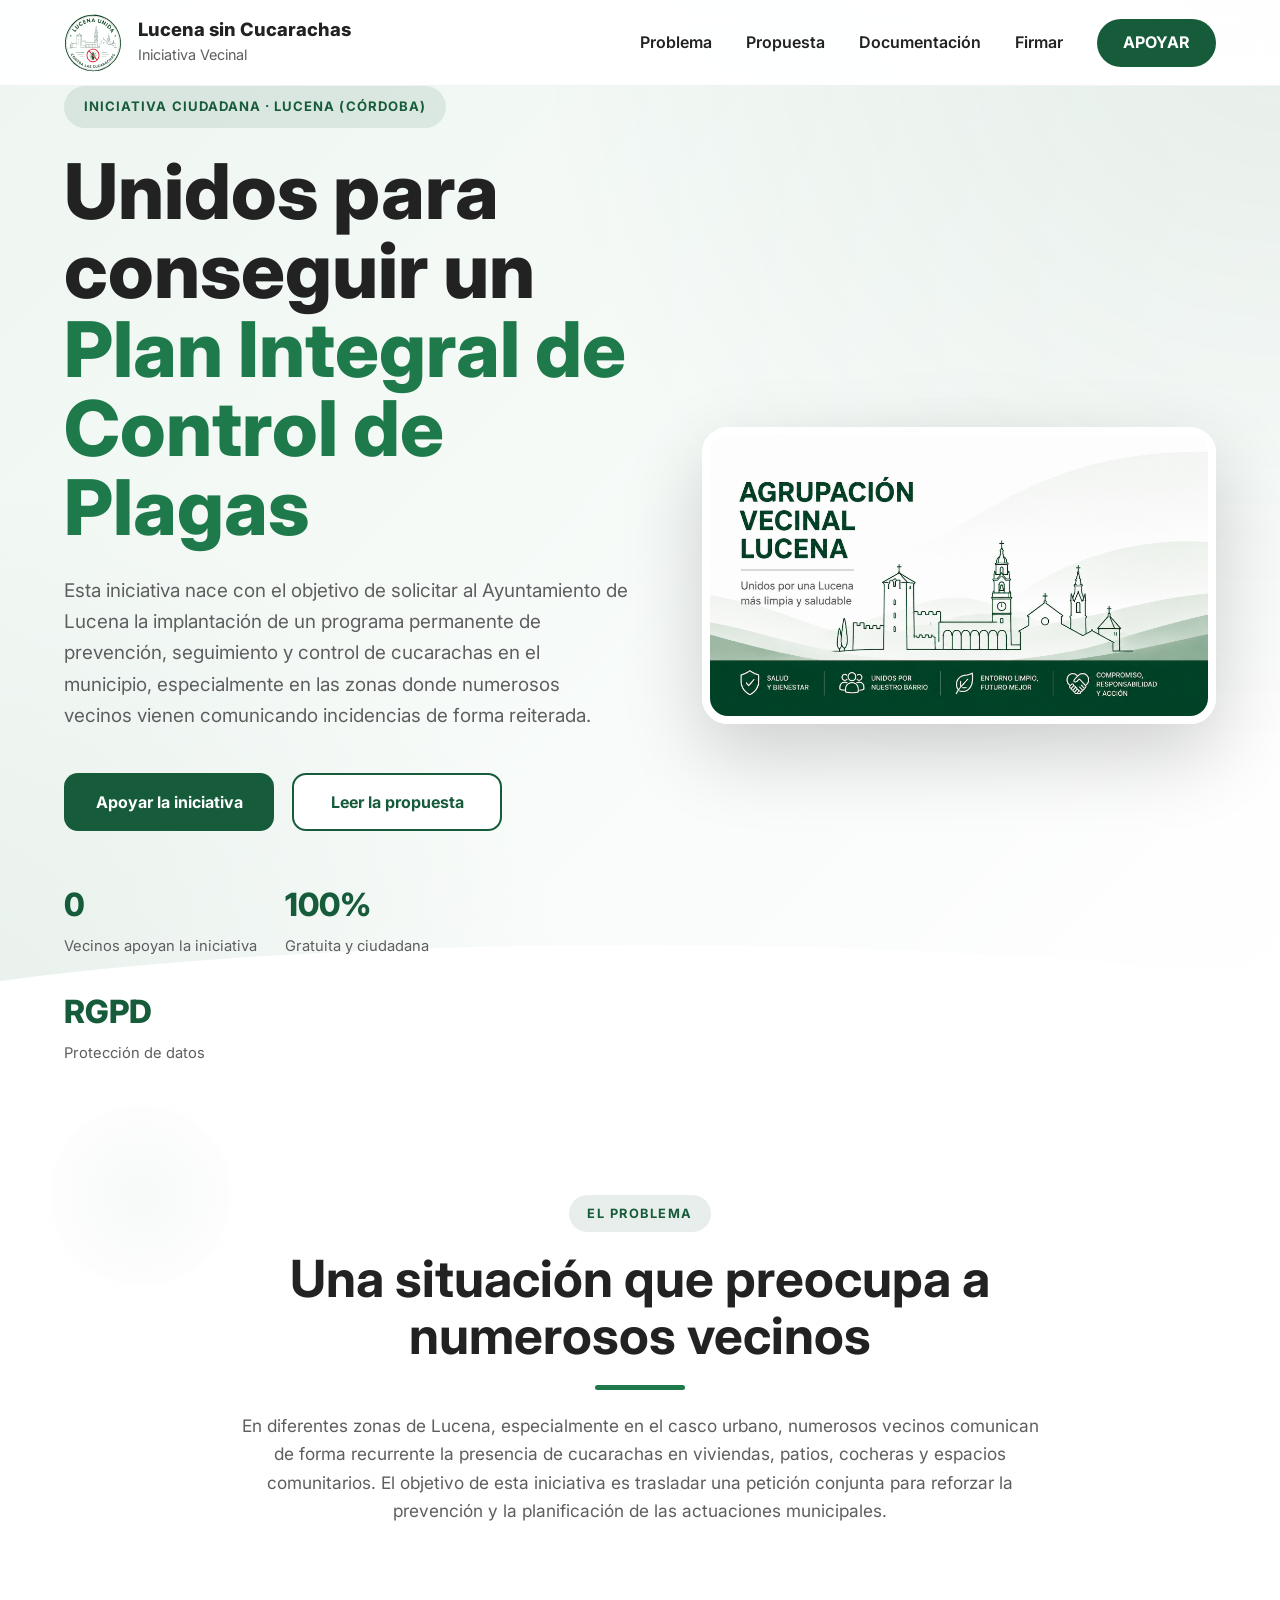
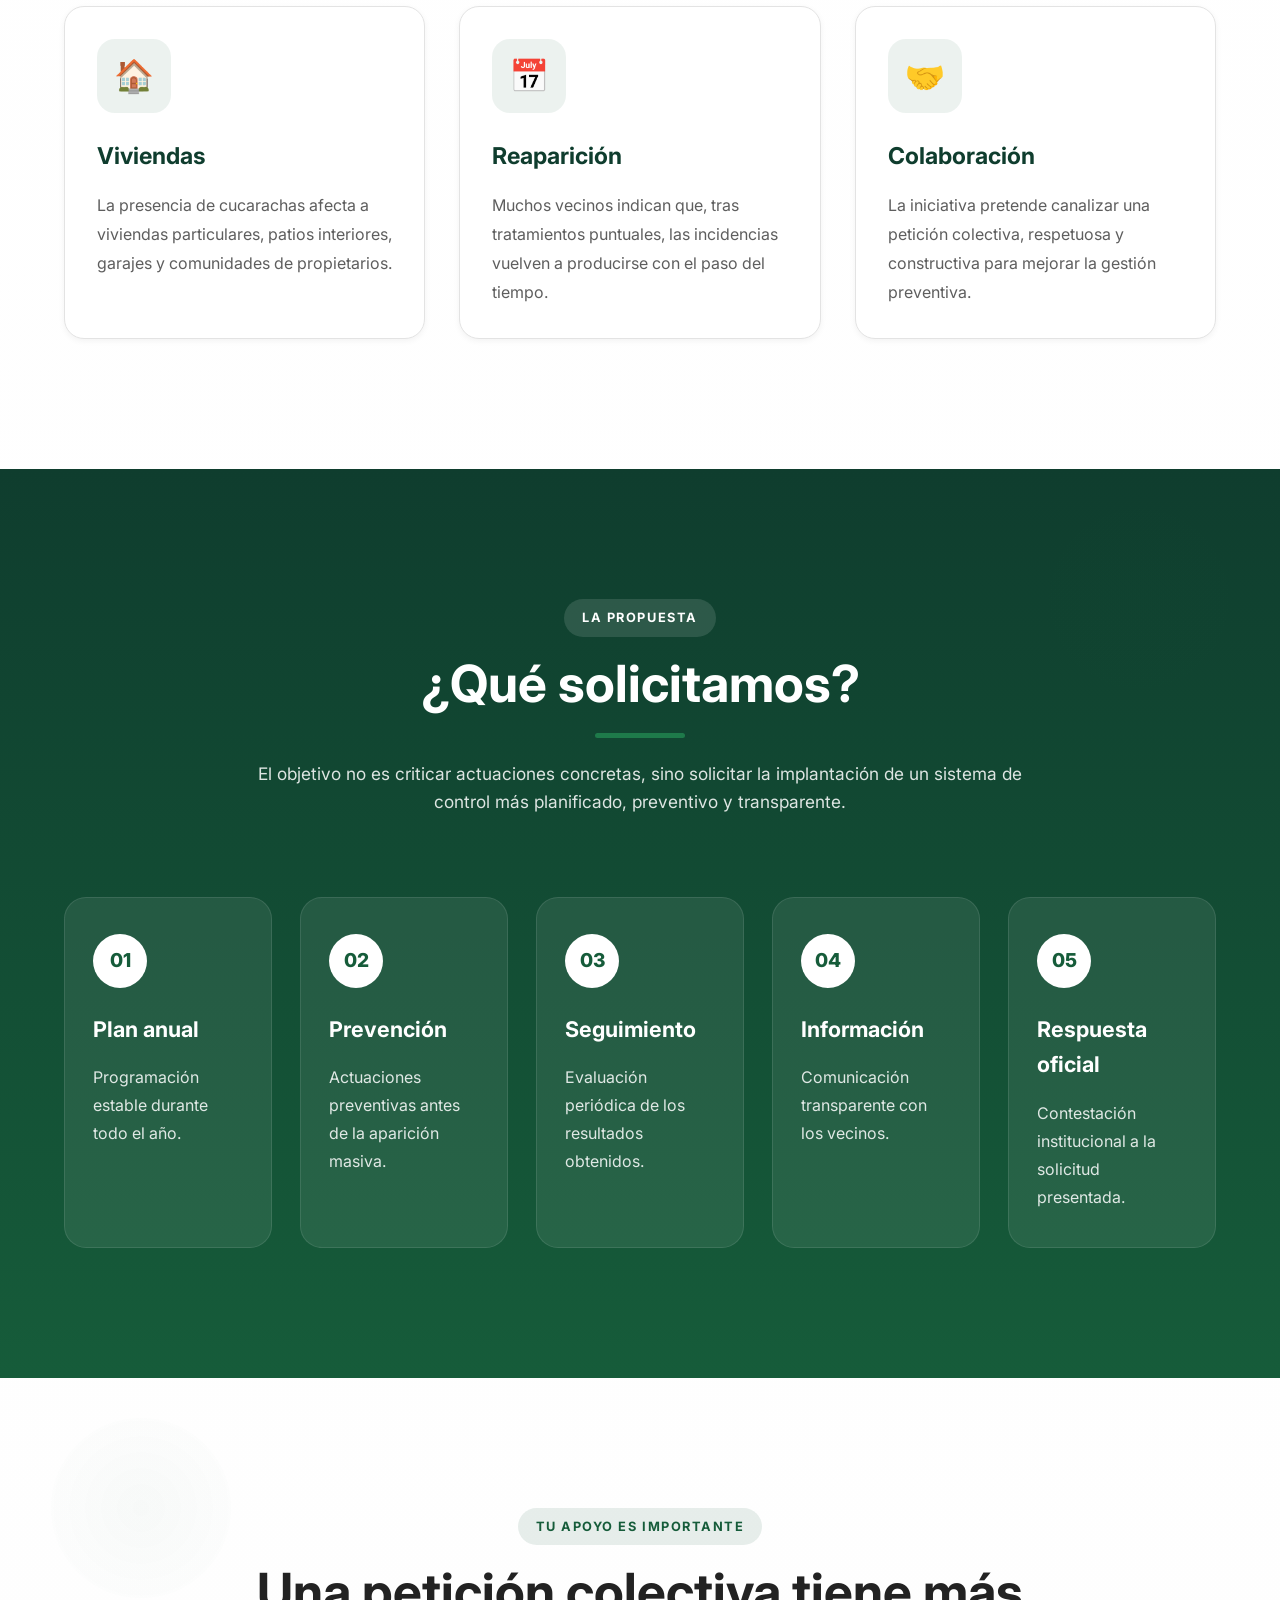
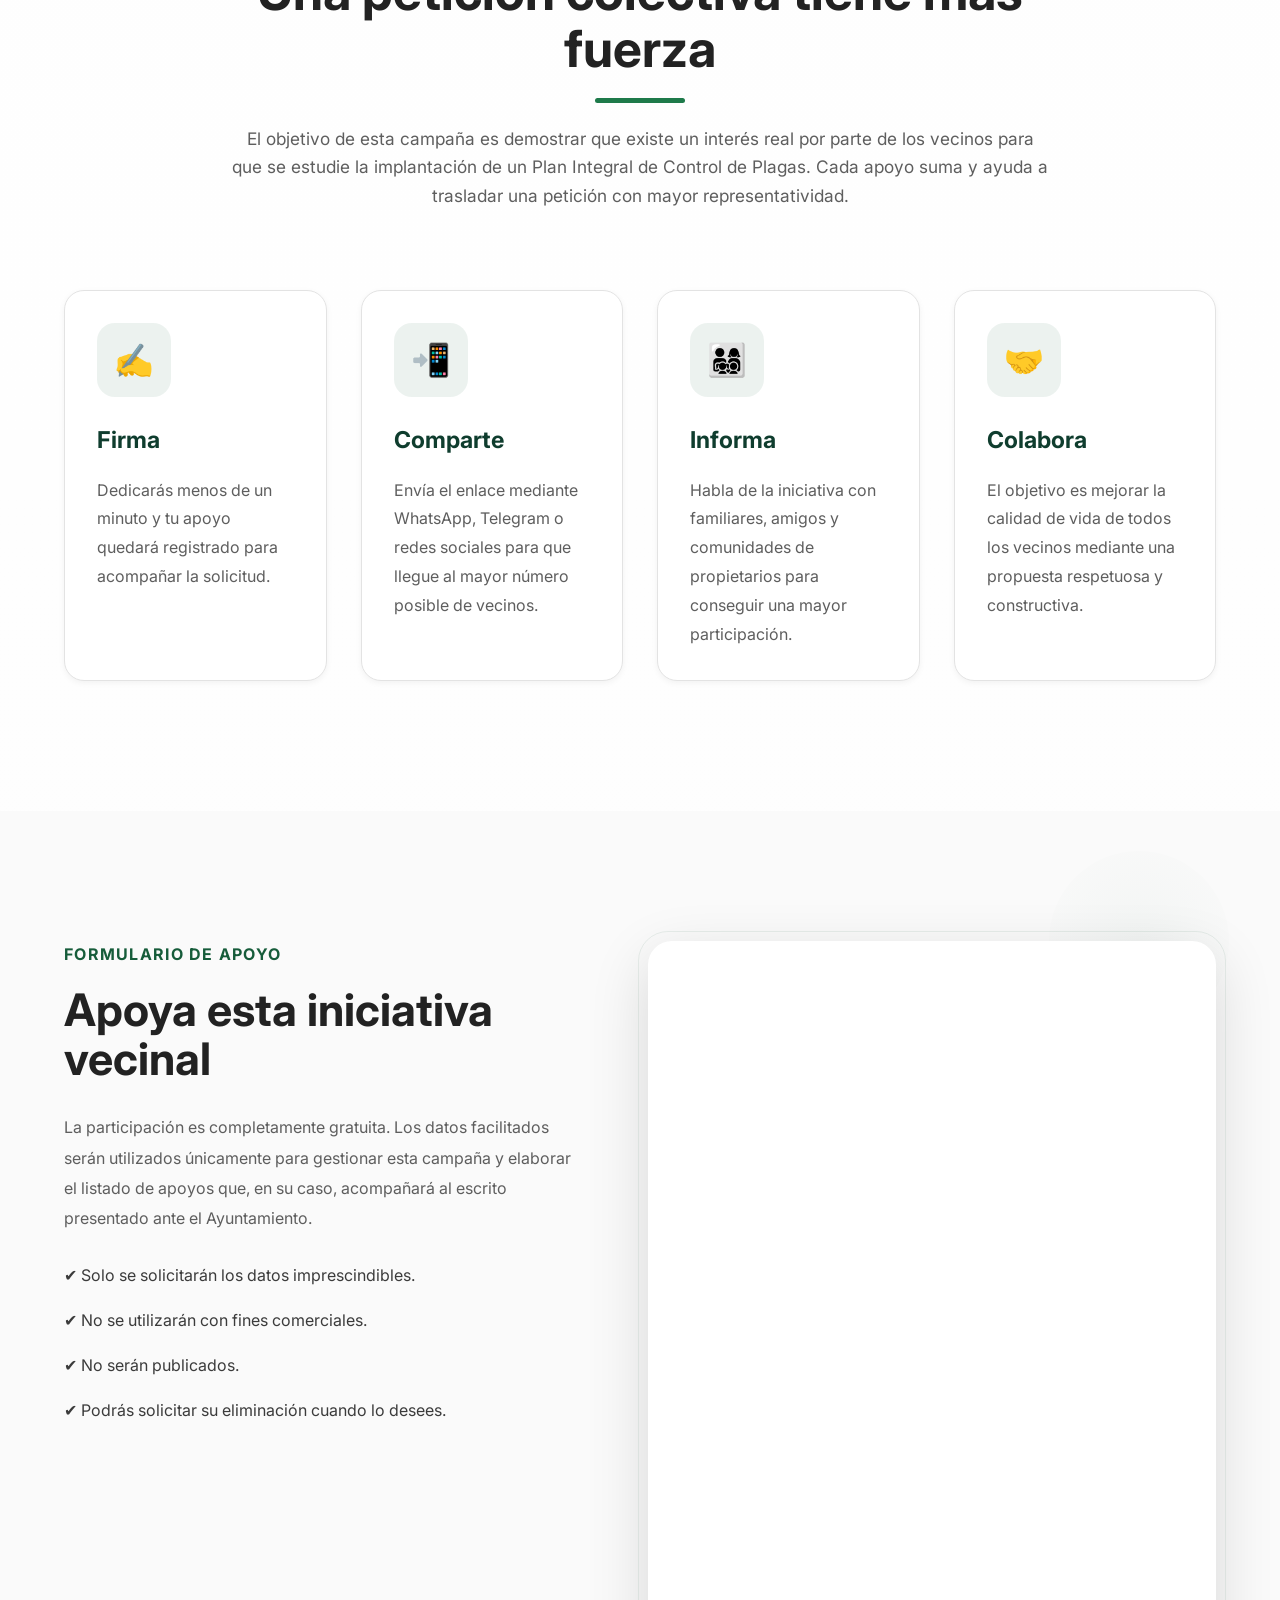
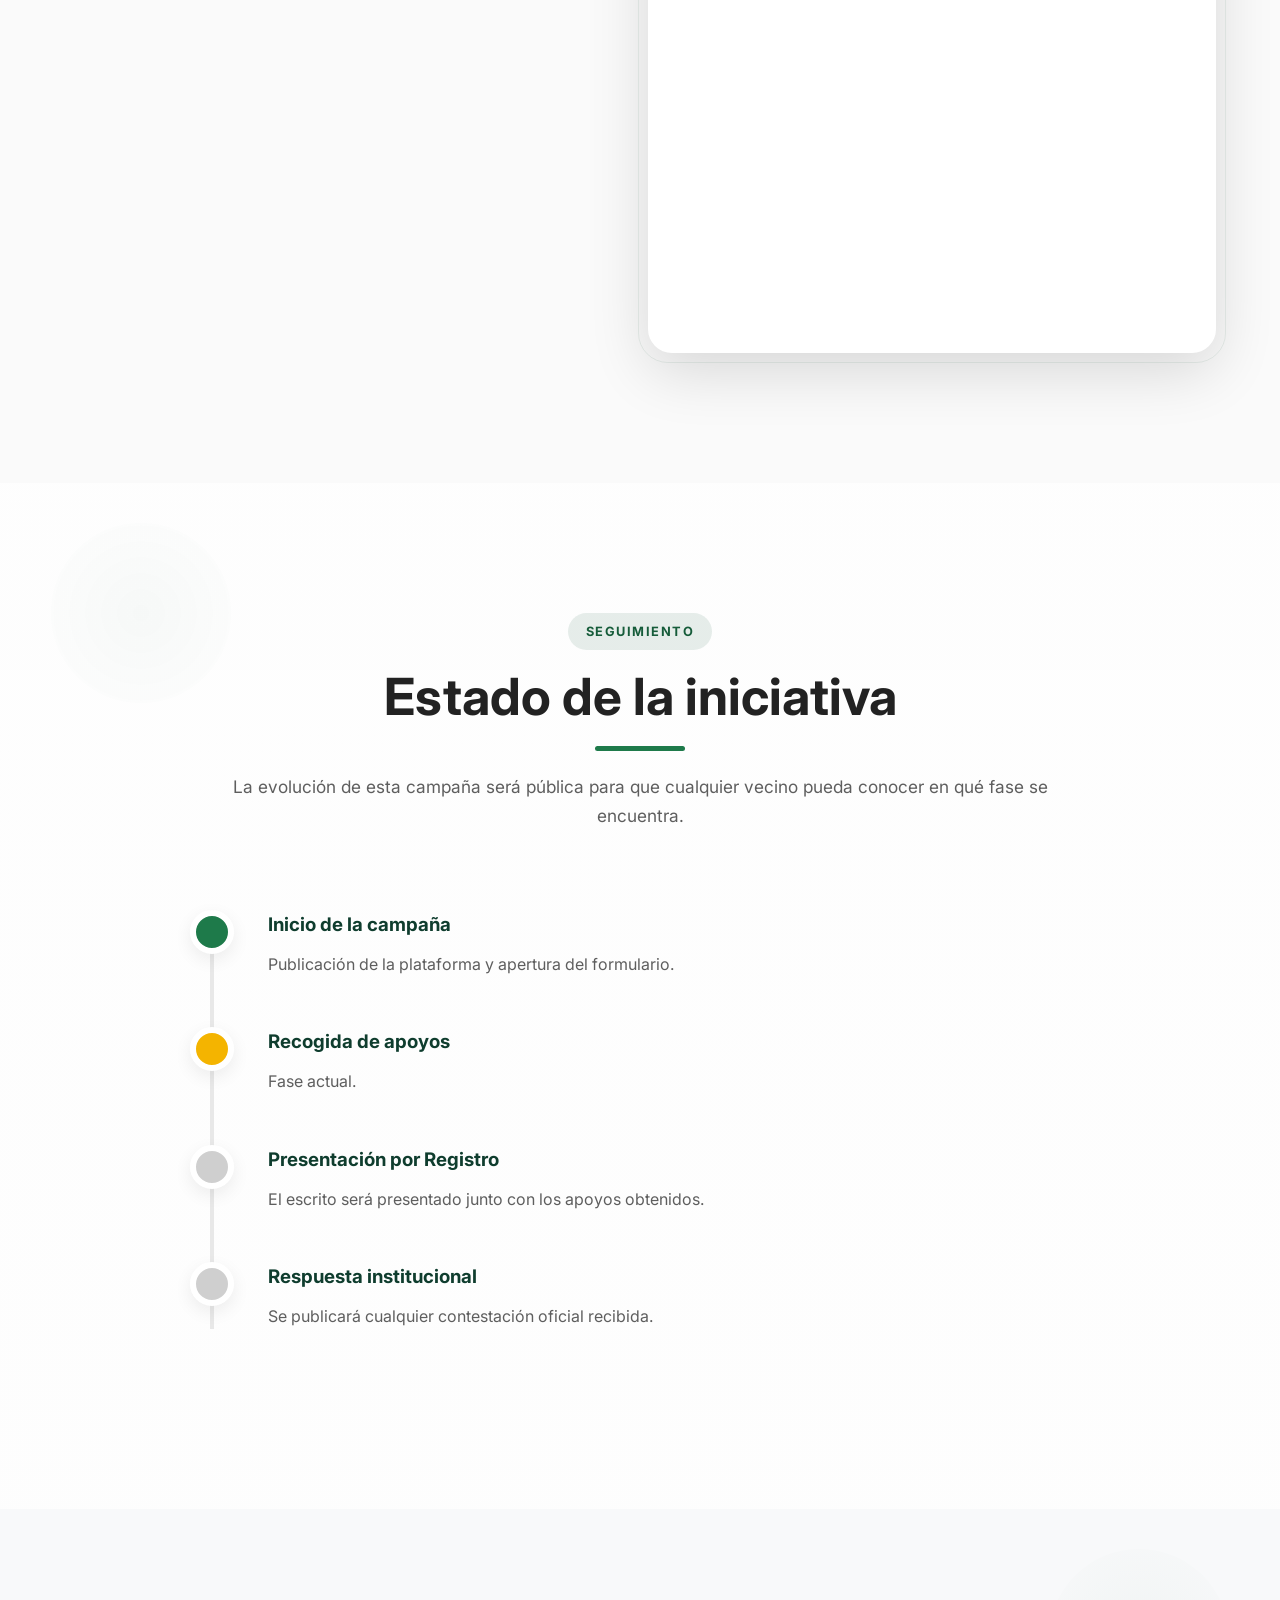
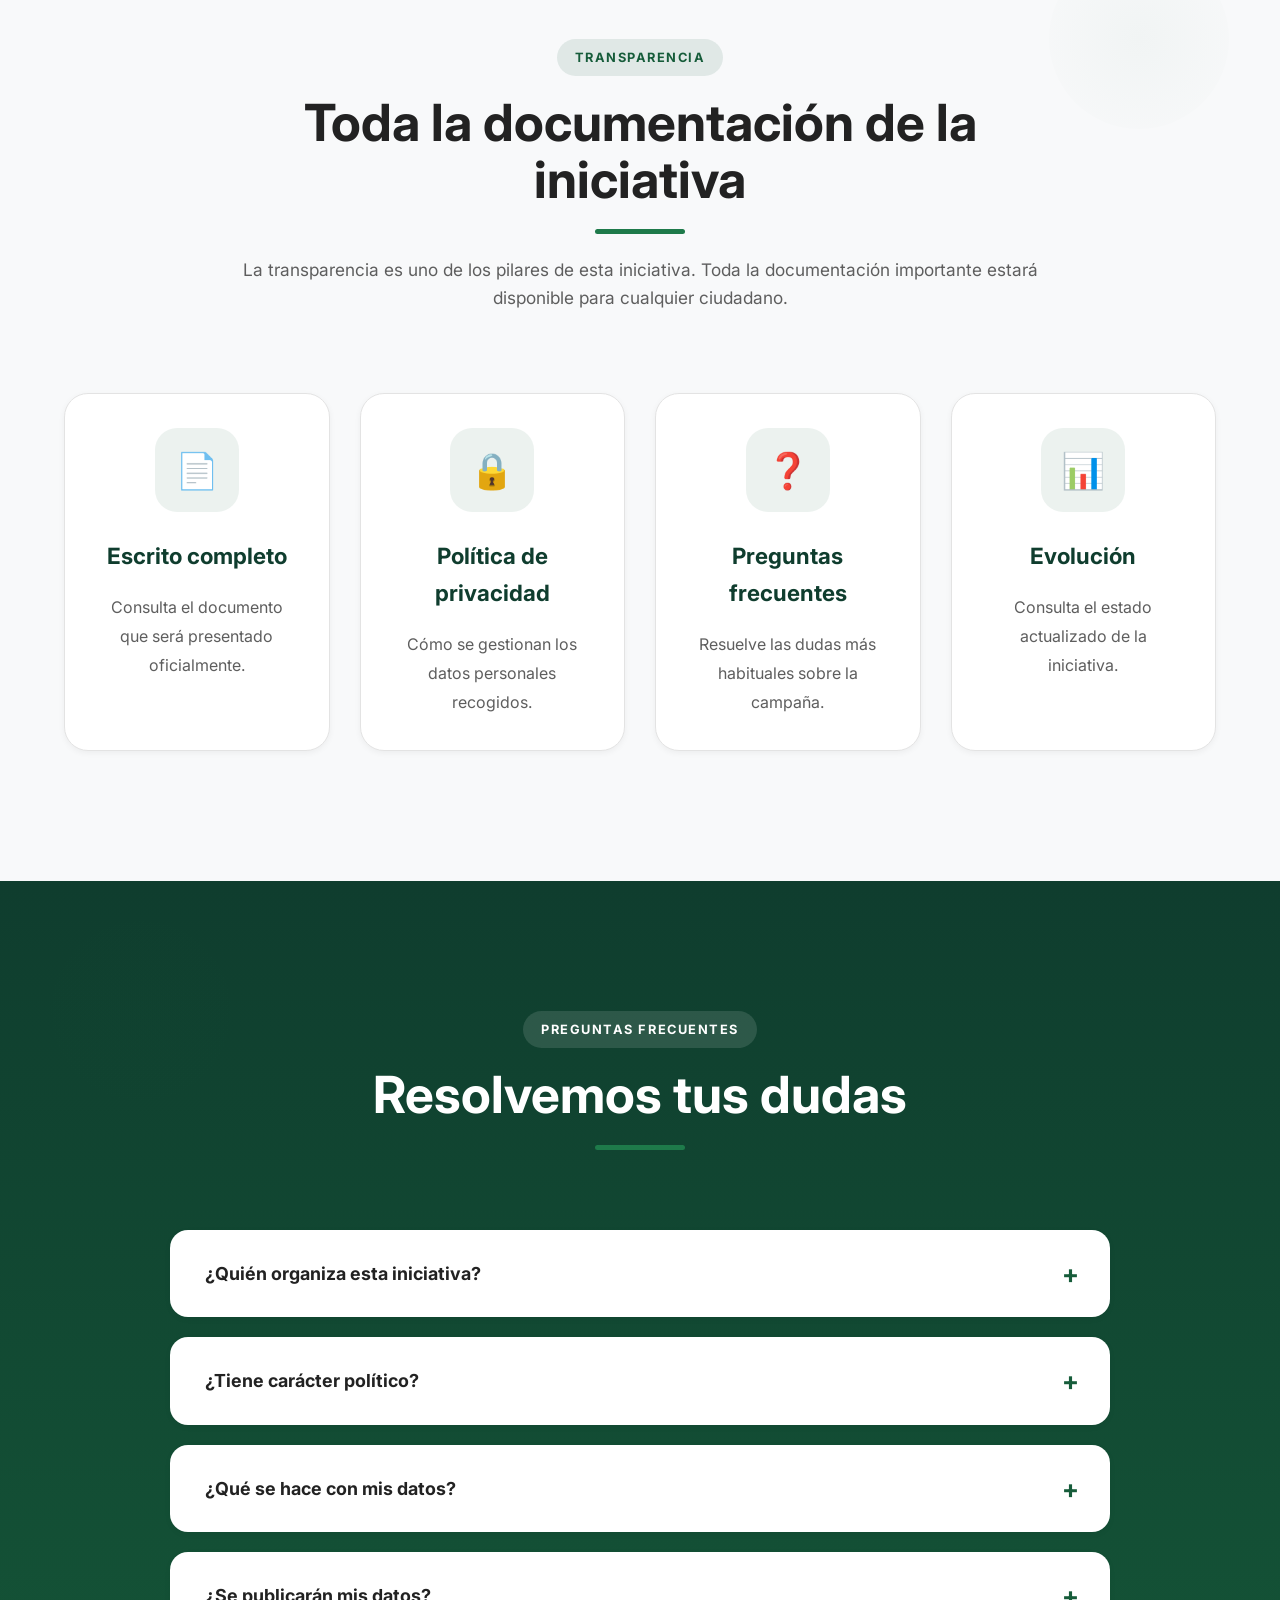
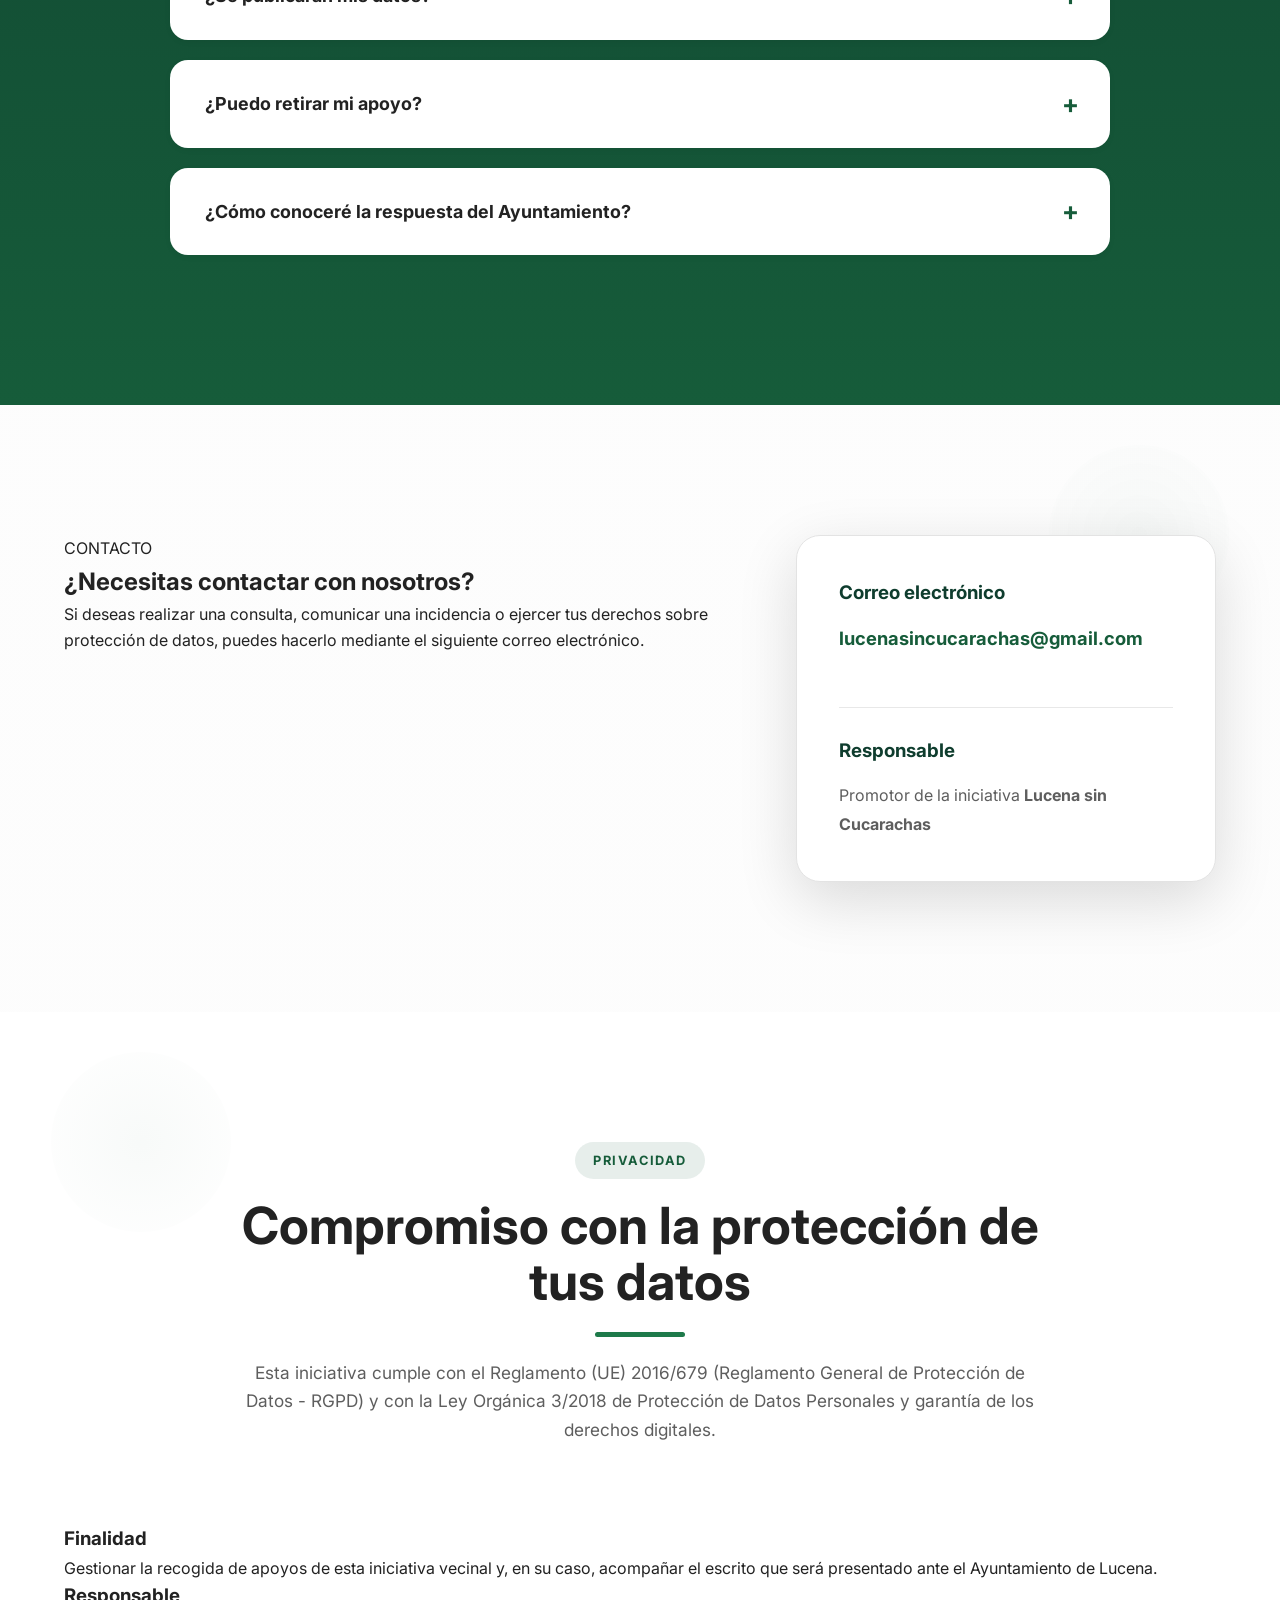
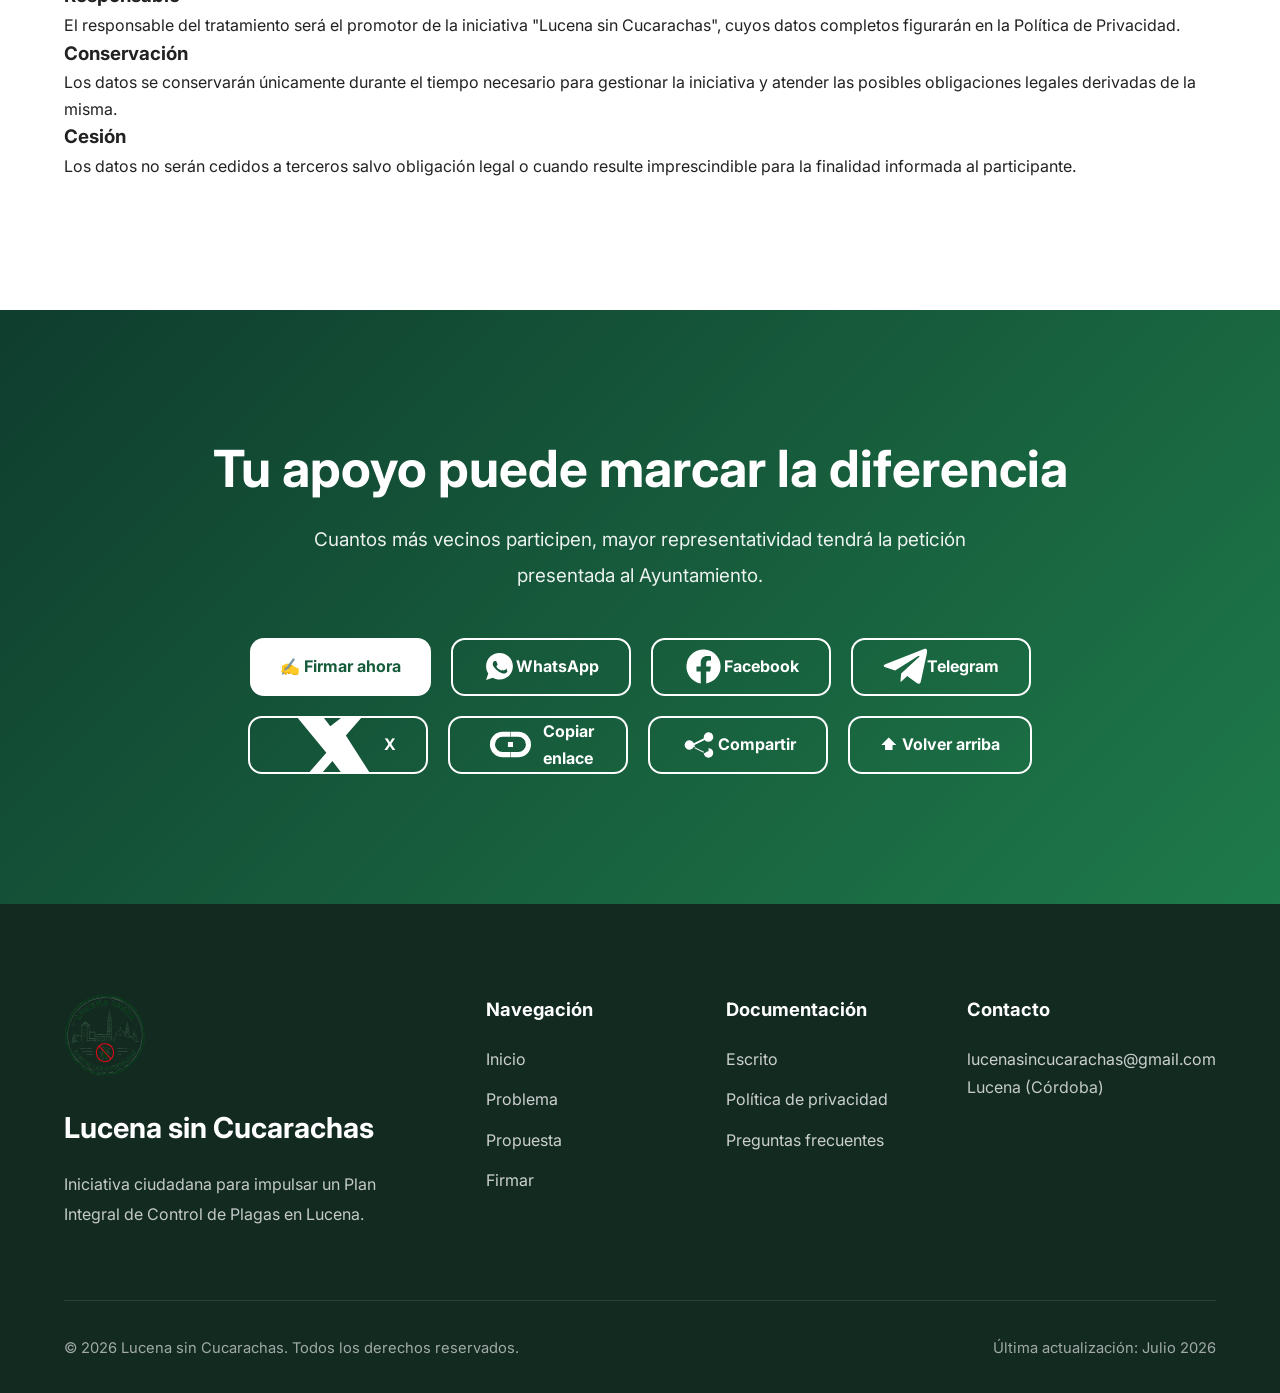
==== index.html @ dcff65c2 "dfexxa" ====
<!DOCTYPE html>
<html lang="es">


<head>

    <!-- =====================================================
         CONFIGURACIÓN GENERAL
    ====================================================== -->

    <meta charset="UTF-8">

    <meta http-equiv="X-UA-Compatible"
          content="IE=edge">

    <meta name="viewport"
          content="width=device-width, initial-scale=1">

    <meta name="theme-color"
          content="#165C3A">

    <meta name="color-scheme"
          content="light">

<!-- ==========================
     ICONOS DEL SITIO
========================== -->

<link rel="icon" href="assets/icons/favicon.ico" sizes="any">

<link rel="icon"
      type="image/png"
      sizes="32x32"
      href="assets/icons/favicon-32.png">

<link rel="icon"
      type="image/png"
      sizes="16x16"
      href="assets/icons/favicon-16.png">

<link rel="apple-touch-icon"
      sizes="180x180"
      href="assets/icons/apple-touch-icon.png">

    <!-- =====================================================
         SEO
    ====================================================== -->

    <title>

        Lucena sin Cucarachas | Iniciativa Vecinal para un Plan Integral de Control de Plagas

    </title>

    <meta name="description"
          content="Iniciativa ciudadana para solicitar al Ayuntamiento de Lucena un Plan Integral de Control de Plagas mediante actuaciones preventivas durante todo el año.">

    <meta name="keywords"
          content="Lucena,cucarachas,plagas,Ayuntamiento de Lucena,control de plagas,vecinos,Lucena Córdoba">

    <meta name="author"
          content="Lucena sin Cucarachas">

    <meta name="robots"
          content="index,follow,max-image-preview:large">

    <link rel="canonical"
          href="https://lucenasincucarachas.github.io/lucena-sin-cucarachas/">

    <!-- =====================================================
     OPEN GRAPH
===================================================== -->

<meta property="og:type" content="website">

<meta property="og:title"
      content="Lucena sin Cucarachas">

<meta property="og:description"
      content="Apoya la iniciativa vecinal para solicitar un Plan Integral de Control de Plagas en Lucena.">

<meta property="og:url"
      content="https://lucenasincucarachas.github.io/lucena-sin-cucarachas/">

<meta property="og:image"
      content="https://lucenasincucarachas.github.io/lucena-sin-cucarachas/assets/img/og.jpg">

<meta property="og:image:width"
      content="1200">

<meta property="og:image:height"
      content="630">

<meta property="og:image:type"
      content="image/jpeg">

<meta property="og:site_name"
      content="Lucena sin Cucarachas">

<meta property="og:locale"
      content="es_ES">

<!-- =====================================================
     TWITTER / X
===================================================== -->

<meta name="twitter:card"
      content="summary_large_image">

<meta name="twitter:title"
      content="Lucena sin Cucarachas">

<meta name="twitter:description"
      content="Apoya la iniciativa vecinal para solicitar un Plan Integral de Control de Plagas en Lucena.">

<meta name="twitter:image"
      content="https://lucenasincucarachas.github.io/lucena-sin-cucarachas/assets/img/og.jpg">

    <!-- =====================================================
         GOOGLE FONTS
    ====================================================== -->

    <link rel="preconnect"
          href="https://fonts.googleapis.com">

    <link rel="preconnect"
          href="https://fonts.gstatic.com"
          crossorigin>

    <link href="https://fonts.googleapis.com/css2?family=Inter:wght@300;400;500;600;700;800&display=swap"
          rel="stylesheet">

    <!-- =====================================================
         CSS
    ====================================================== -->

    <link rel="stylesheet"
          href="css/variables.css">

    <link rel="stylesheet"
          href="css/estilos.css">

    <link rel="stylesheet"
          href="css/responsive.css">

</head>

<body>

<a class="skip-link"
   href="#contenido">

    Saltar al contenido principal

</a>

<header class="cabecera">

    <div class="contenedor">

        <a href="#inicio"
           class="logo">

            <img src="assets/logo/logo.svg"
                 alt="Logotipo Lucena sin Cucarachas">

            <div>

                <strong>

                    Lucena sin Cucarachas

                </strong>

                <span>

                    Iniciativa Vecinal

                </span>

            </div>

        </a>

        <button
            class="menu-movil"
            aria-label="Abrir menú"
            aria-expanded="false">

            ☰

        </button>

        <nav aria-label="Menú principal">

            <ul>

                <li><a href="#problema">Problema</a></li>

                <li><a href="#propuesta">Propuesta</a></li>

                <li><a href="#documentacion">Documentación</a></li>

                <li><a href="#firmar">Firmar</a></li>

                <li>

                    <a class="boton-menu"
                       href="#firmar">

                        APOYAR

                    </a>

                </li>

            </ul>

        </nav>

    </div>

</header>

<main id="contenido">

<section id="inicio"
         class="hero">

    <div class="hero-fondo"></div>

    <div class="contenedor hero-grid">
        <div class="hero-contenido">

            <span class="hero-etiqueta">

                INICIATIVA CIUDADANA · LUCENA (CÓRDOBA)

            </span>

            <h1>

                Unidos para conseguir un
                <span>Plan Integral de Control de Plagas</span>

            </h1>

            <p class="hero-descripcion">

                Esta iniciativa nace con el objetivo de solicitar al Ayuntamiento de
                Lucena la implantación de un programa permanente de prevención,
                seguimiento y control de cucarachas en el municipio, especialmente
                en las zonas donde numerosos vecinos vienen comunicando incidencias
                de forma reiterada.

            </p>

            <div class="hero-botones">

                <a href="#firmar"
                   class="btn btn-principal">

                    Apoyar la iniciativa

                </a>

                <a href="#propuesta"
                   class="btn btn-secundario">

                    Leer la propuesta

                </a>

            </div>

            <div class="hero-datos">

                <article>

                    <strong id="contador">

                        0

                    </strong>

                    <span>

                        Vecinos apoyan la iniciativa

                    </span>

                </article>

                <article>

                    <strong>

                        100%

                    </strong>

                    <span>

                        Gratuita y ciudadana

                    </span>

                </article>

                <article>

                    <strong>

                        RGPD

                    </strong>

                    <span>

                        Protección de datos

                    </span>

                </article>

            </div>

        </div>

        <div class="hero-imagen">

            <img src="assets/img/hero.webp"
                 alt="Skyline de Lucena">

        </div>

    </div>

</section>

<!-- =====================================================
     EL PROBLEMA
===================================================== -->

<section id="problema"
         class="seccion">

    <div class="contenedor">

        <header class="titulo-seccion">

            <span>

                EL PROBLEMA

            </span>

            <h2>

                Una situación que preocupa a numerosos vecinos

            </h2>

            <p>

                En diferentes zonas de Lucena, especialmente en el casco urbano,
                numerosos vecinos comunican de forma recurrente la presencia de
                cucarachas en viviendas, patios, cocheras y espacios comunitarios.
                El objetivo de esta iniciativa es trasladar una petición conjunta
                para reforzar la prevención y la planificación de las actuaciones
                municipales.

            </p>

        </header>

        <div class="cards">

            <article class="card">

                <div class="card-icono">

                    🏠

                </div>

                <h3>

                    Viviendas

                </h3>

                <p>

                    La presencia de cucarachas afecta a viviendas particulares,
                    patios interiores, garajes y comunidades de propietarios.

                </p>

            </article>

            <article class="card">

                <div class="card-icono">

                    📅

                </div>

                <h3>

                    Reaparición

                </h3>

                <p>

                    Muchos vecinos indican que, tras tratamientos puntuales,
                    las incidencias vuelven a producirse con el paso del tiempo.

                </p>

            </article>

            <article class="card">

                <div class="card-icono">

                    🤝

                </div>

                <h3>

                    Colaboración

                </h3>

                <p>

                    La iniciativa pretende canalizar una petición colectiva,
                    respetuosa y constructiva para mejorar la gestión preventiva.

                </p>

            </article>

        </div>

    </div>

</section>

<!-- =====================================================
     LA PROPUESTA
===================================================== -->

<section id="propuesta"
         class="seccion seccion-verde">

    <div class="contenedor">

        <header class="titulo-seccion blanco">

            <span>

                LA PROPUESTA

            </span>

            <h2>

                ¿Qué solicitamos?

            </h2>

            <p>

                El objetivo no es criticar actuaciones concretas, sino solicitar
                la implantación de un sistema de control más planificado,
                preventivo y transparente.

            </p>

        </header>

        <div class="propuestas-grid">

            <article>

                <span>01</span>

                <h3>

                    Plan anual

                </h3>

                <p>

                    Programación estable durante todo el año.

                </p>

            </article>

            <article>

                <span>02</span>

                <h3>

                    Prevención

                </h3>

                <p>

                    Actuaciones preventivas antes de la aparición masiva.

                </p>

            </article>

            <article>

                <span>03</span>

                <h3>

                    Seguimiento

                </h3>

                <p>

                    Evaluación periódica de los resultados obtenidos.

                </p>

            </article>

            <article>

                <span>04</span>

                <h3>

                    Información

                </h3>

                <p>

                    Comunicación transparente con los vecinos.

                </p>

            </article>

            <article>

                <span>05</span>

                <h3>

                    Respuesta oficial

                </h3>

                <p>

                    Contestación institucional a la solicitud presentada.

                </p>

            </article>

        </div>

    </div>

</section>
<!-- =====================================================
     ¿POR QUÉ APOYAR ESTA INICIATIVA?
===================================================== -->

<section id="apoyar"
         class="seccion">

    <div class="contenedor">

        <header class="titulo-seccion">

            <span>

                TU APOYO ES IMPORTANTE

            </span>

            <h2>

                Una petición colectiva tiene más fuerza

            </h2>

            <p>

                El objetivo de esta campaña es demostrar que existe un interés
                real por parte de los vecinos para que se estudie la implantación
                de un Plan Integral de Control de Plagas. Cada apoyo suma y ayuda
                a trasladar una petición con mayor representatividad.

            </p>

        </header>

        <div class="cards cards-4">

            <article class="card">

                <div class="card-icono">

                    ✍️

                </div>

                <h3>

                    Firma

                </h3>

                <p>

                    Dedicarás menos de un minuto y tu apoyo quedará registrado
                    para acompañar la solicitud.

                </p>

            </article>

            <article class="card">

                <div class="card-icono">

                    📲

                </div>

                <h3>

                    Comparte

                </h3>

                <p>

                    Envía el enlace mediante WhatsApp, Telegram o redes sociales
                    para que llegue al mayor número posible de vecinos.

                </p>

            </article>

            <article class="card">

                <div class="card-icono">

                    👨‍👩‍👧‍👦

                </div>

                <h3>

                    Informa

                </h3>

                <p>

                    Habla de la iniciativa con familiares, amigos y comunidades
                    de propietarios para conseguir una mayor participación.

                </p>

            </article>

            <article class="card">

                <div class="card-icono">

                    🤝

                </div>

                <h3>

                    Colabora

                </h3>

                <p>

                    El objetivo es mejorar la calidad de vida de todos los vecinos
                    mediante una propuesta respetuosa y constructiva.

                </p>

            </article>

        </div>

    </div>

</section>

<!-- =====================================================
     FORMULARIO
===================================================== -->

<section id="firmar"
         class="seccion seccion-gris">

    <div class="contenedor">

        <div class="formulario-layout">

            <div class="formulario-texto">

                <span>

                    FORMULARIO DE APOYO

                </span>

                <h2>

                    Apoya esta iniciativa vecinal

                </h2>

                <p>

                    La participación es completamente gratuita.

                    Los datos facilitados serán utilizados únicamente para
                    gestionar esta campaña y elaborar el listado de apoyos que,
                    en su caso, acompañará al escrito presentado ante el
                    Ayuntamiento.

                </p>

                <ul class="lista-check">

                    <li>

                        ✔ Solo se solicitarán los datos imprescindibles.

                    </li>

                    <li>

                        ✔ No se utilizarán con fines comerciales.

                    </li>

                    <li>

                        ✔ No serán publicados.

                    </li>

                    <li>

                        ✔ Podrás solicitar su eliminación cuando lo desees.

                    </li>

                </ul>

            </div>

            <div class="formulario">

                <!-- Sustituir por el enlace definitivo de Google Forms -->

                <iframe

                    src="https://docs.google.com/forms/d/e/1FAIpQLSduJDFTlnHiCoaLAi4SrYSc_vCyiK5V6H1DhOYdGAchyrQfNA/viewform?usp=dialog"
    		    title="Formulario de apoyo"
		    width="100%"
		    height="1200"
		    frameborder="0"
		    marginheight="0"
		    marginwidth="0"
		    loading="lazy"
		    referrerpolicy="strict-origin-when-cross-origin">
		    Cargando…

                </iframe>

            </div>

        </div>

    </div>

</section>

<!-- =====================================================
     ESTADO DE LA CAMPAÑA
===================================================== -->

<section id="estado"
         class="seccion">

    <div class="contenedor">

        <header class="titulo-seccion">

            <span>

                SEGUIMIENTO

            </span>

            <h2>

                Estado de la iniciativa

            </h2>

            <p>

                La evolución de esta campaña será pública para que cualquier
                vecino pueda conocer en qué fase se encuentra.

            </p>

        </header>

        <div class="timeline">

            <article class="timeline-item completado">

                <div class="timeline-punto"></div>

                <div>

                    <h3>

                        Inicio de la campaña

                    </h3>

                    <p>

                        Publicación de la plataforma y apertura del formulario.

                    </p>

                </div>

            </article>

            <article class="timeline-item activo">

                <div class="timeline-punto"></div>

                <div>

                    <h3>

                        Recogida de apoyos

                    </h3>

                    <p>

                        Fase actual.

                    </p>

                </div>

            </article>

            <article class="timeline-item">

                <div class="timeline-punto"></div>

                <div>

                    <h3>

                        Presentación por Registro

                    </h3>

                    <p>

                        El escrito será presentado junto con los apoyos obtenidos.

                    </p>

                </div>

            </article>

            <article class="timeline-item">

                <div class="timeline-punto"></div>

                <div>

                    <h3>

                        Respuesta institucional

                    </h3>

                    <p>

                        Se publicará cualquier contestación oficial recibida.

                    </p>

                </div>

            </article>

        </div>

    </div>

</section>
<!-- =====================================================
     DOCUMENTACIÓN
===================================================== -->

<section id="documentacion"
         class="seccion seccion-documentos">

    <div class="contenedor">

        <header class="titulo-seccion">

            <span>

                TRANSPARENCIA

            </span>

            <h2>

                Toda la documentación de la iniciativa

            </h2>

            <p>

                La transparencia es uno de los pilares de esta iniciativa.
                Toda la documentación importante estará disponible para cualquier
                ciudadano.

            </p>

        </header>

        <div class="documentos-grid">

            <a href="docs/escrito.pdf"
               class="documento-card"
               target="_blank"
               rel="noopener">

                <div class="documento-icono">

                    📄

                </div>

                <h3>

                    Escrito completo

                </h3>

                <p>

                    Consulta el documento que será presentado oficialmente.

                </p>

            </a>

            <a href="docs/privacidad.pdf"
               class="documento-card">

                <div class="documento-icono">

                    🔒

                </div>

                <h3>

                    Política de privacidad

                </h3>

                <p>

                    Cómo se gestionan los datos personales recogidos.

                </p>

            </a>

            <a href="#faq"
               class="documento-card">

                <div class="documento-icono">

                    ❓

                </div>

                <h3>

                    Preguntas frecuentes

                </h3>

                <p>

                    Resuelve las dudas más habituales sobre la campaña.

                </p>

            </a>

            <a href="#estado"
               class="documento-card">

                <div class="documento-icono">

                    📊

                </div>

                <h3>

                    Evolución

                </h3>

                <p>

                    Consulta el estado actualizado de la iniciativa.

                </p>

            </a>

        </div>

    </div>

</section>

<!-- =====================================================
     PREGUNTAS FRECUENTES
===================================================== -->

<section id="faq"
         class="seccion seccion-verde">

    <div class="contenedor">

        <header class="titulo-seccion blanco">

            <span>

                PREGUNTAS FRECUENTES

            </span>

            <h2>

                Resolvemos tus dudas

            </h2>

        </header>

        <div class="faq">

            <details>

                <summary>

                    ¿Quién organiza esta iniciativa?

                </summary>

                <p>

                    Es una iniciativa ciudadana independiente promovida por
                    vecinos de Lucena.

                </p>

            </details>

            <details>

                <summary>

                    ¿Tiene carácter político?

                </summary>

                <p>

                    No. No representa a ningún partido político ni asociación.

                </p>

            </details>

            <details>

                <summary>

                    ¿Qué se hace con mis datos?

                </summary>

                <p>

                    Únicamente se utilizarán para gestionar esta campaña y los
                    apoyos obtenidos.

                </p>

            </details>

            <details>

                <summary>

                    ¿Se publicarán mis datos?

                </summary>

                <p>

                    No.

                    Los datos personales no serán publicados.

                </p>

            </details>

            <details>

                <summary>

                    ¿Puedo retirar mi apoyo?

                </summary>

                <p>

                    Sí.

                    Podrás solicitar la eliminación de tus datos en cualquier
                    momento.

                </p>

            </details>

            <details>

                <summary>

                    ¿Cómo conoceré la respuesta del Ayuntamiento?

                </summary>

                <p>

                    Se publicará en esta misma página cuando exista una
                    contestación oficial.

                </p>

            </details>

        </div>

    </div>

</section>

<!-- =====================================================
     CONTACTO
===================================================== -->

<section id="contacto"
         class="seccion">

    <div class="contenedor">

        <div class="contacto-grid">

            <div>

                <span>

                    CONTACTO

                </span>

                <h2>

                    ¿Necesitas contactar con nosotros?

                </h2>

                <p>

                    Si deseas realizar una consulta, comunicar una incidencia o
                    ejercer tus derechos sobre protección de datos, puedes hacerlo
                    mediante el siguiente correo electrónico.

                </p>

            </div>

            <aside class="contacto-card">

                <h3>

                    Correo electrónico

                </h3>

                <a href="mailto:lucenasincucarachas@gmail.com">

                    lucenasincucarachas@gmail.com

                </a>

                <hr>

                <h3>

                    Responsable

                </h3>

                <p>

                    Promotor de la iniciativa
                    <strong>Lucena sin Cucarachas</strong>

                </p>

            </aside>

        </div>

    </div>

</section>
<!-- =====================================================
     AVISO LEGAL Y PRIVACIDAD
===================================================== -->

<section id="privacidad"
         class="seccion seccion-clara">

    <div class="contenedor">

        <header class="titulo-seccion">

            <span>

                PRIVACIDAD

            </span>

            <h2>

                Compromiso con la protección de tus datos

            </h2>

            <p>

                Esta iniciativa cumple con el Reglamento (UE) 2016/679
                (Reglamento General de Protección de Datos - RGPD) y con la
                Ley Orgánica 3/2018 de Protección de Datos Personales y garantía
                de los derechos digitales.

            </p>

        </header>

        <div class="privacidad-grid">

            <article class="privacidad-card">

                <h3>

                    Finalidad

                </h3>

                <p>

                    Gestionar la recogida de apoyos de esta iniciativa vecinal y,
                    en su caso, acompañar el escrito que será presentado ante el
                    Ayuntamiento de Lucena.

                </p>

            </article>

            <article class="privacidad-card">

                <h3>

                    Responsable

                </h3>

                <p>

                    El responsable del tratamiento será el promotor de la
                    iniciativa "Lucena sin Cucarachas", cuyos datos completos
                    figurarán en la Política de Privacidad.

                </p>

            </article>

            <article class="privacidad-card">

                <h3>

                    Conservación

                </h3>

                <p>

                    Los datos se conservarán únicamente durante el tiempo
                    necesario para gestionar la iniciativa y atender las posibles
                    obligaciones legales derivadas de la misma.

                </p>

            </article>

            <article class="privacidad-card">

                <h3>

                    Cesión

                </h3>

                <p>

                    Los datos no serán cedidos a terceros salvo obligación legal
                    o cuando resulte imprescindible para la finalidad informada
                    al participante.

                </p>

            </article>

        </div>

    </div>

</section>

<!-- =====================================================
     LLAMADA FINAL
===================================================== -->

<section class="cta">

    <div class="contenedor">

        <div class="cta-box">

            <h2>

                Tu apoyo puede marcar la diferencia

            </h2>

            <p>

                Cuantos más vecinos participen, mayor representatividad tendrá la
                petición presentada al Ayuntamiento.

            </p>

            <div class="cta-botones compartir-redes">

    <a href="#firmar"
       class="btn btn-principal">

        ✍️ Firmar ahora

    </a>

    <button type="button"
            class="btn btn-secundario btn-icono"
            onclick="compartirWhatsApp()">

        <svg viewBox="0 0 32 32" aria-hidden="true">
            <path fill="currentColor" d="M16 3C8.8 3 3 8.7 3 15.8c0 2.5.7 4.9 2.1 7L3 29l6.4-2c2 1.1 4.2 1.7 6.6 1.7 7.2 0 13-5.7 13-12.9S23.2 3 16 3zm7.6 18.2c-.3.8-1.8 1.5-2.5 1.6-.6.1-1.3.2-4.3-1-3.7-1.6-6.1-5.3-6.3-5.5-.2-.3-1.5-2-.9-3.8.3-.9 1-1.4 1.3-1.6.3-.2.6-.2.8-.2h.6c.2 0 .5 0 .7.5.3.7 1 2.3 1.1 2.5.1.2.1.4 0 .6-.1.2-.2.4-.4.6l-.5.6c-.2.2-.3.4-.1.7.2.3.8 1.3 1.8 2.1 1.2 1 2.1 1.3 2.5 1.5.3.1.5.1.7-.1.2-.2.8-.9 1-.1.2.3.5.3.8.2.3-.1 1.8-.8 2.1-1 .3-.2.5-.3.6-.5.1-.2.1-1-.2-1.8z"/>
        </svg>

        <span>WhatsApp</span>

    </button>

    <button type="button"
            class="btn btn-secundario btn-icono"
            onclick="compartirFacebook()">

        <svg viewBox="0 0 24 24" aria-hidden="true">
            <path fill="currentColor" d="M22 12A10 10 0 1 0 10.4 21.9v-7H7.9V12h2.5V9.8c0-2.5 1.5-3.9 3.8-3.9 1.1 0 2.2.2 2.2.2v2.4h-1.2c-1.2 0-1.6.8-1.6 1.5V12h2.7l-.4 2.9h-2.3v7A10 10 0 0 0 22 12"/>
        </svg>

        <span>Facebook</span>

    </button>

    <button type="button"
            class="btn btn-secundario btn-icono"
            onclick="compartirTelegram()">

        <svg viewBox="0 0 24 24" aria-hidden="true">
            <path fill="currentColor" d="M9.9 15.6 9.5 20c.6 0 .8-.3 1.1-.6l2.6-2.5 5.4 4c1 .5 1.7.2 2-.9L24 4.2c.4-1.7-.6-2.4-1.6-2L1.6 10.3c-1.6.6-1.6 1.5-.3 1.9l5.3 1.7L19 6.2c.6-.4 1.2-.2.7.3"/>
        </svg>

        <span>Telegram</span>

    </button>

    <button type="button"
            class="btn btn-secundario btn-icono"
            onclick="compartirX()">

        <svg viewBox="0 0 24 24" aria-hidden="true">
            <path fill="currentColor" d="M18.9 2H22l-6.8 7.8L23 22h-6.1l-4.8-6.3L6.6 22H3.5l7.2-8.2L1 2h6.3l4.3 5.7z"/>
        </svg>

        <span>X</span>

    </button>

    <button type="button"
            class="btn btn-secundario btn-icono"
            onclick="copiarEnlace()">

        <svg viewBox="0 0 24 24" aria-hidden="true">
            <path fill="currentColor" d="M3.9 12a5 5 0 0 1 5-5h3v2h-3a3 3 0 0 0 0 6h3v2h-3a5 5 0 0 1-5-5zm7.1 1h2v-2h-2zm4.1-6h-3v2h3a3 3 0 0 1 0 6h-3v2h3a5 5 0 0 0 0-10z"/>
        </svg>

        <span>Copiar enlace</span>

    </button>

    <button type="button"
            class="btn btn-secundario btn-icono"
            onclick="compartir()">

        <svg viewBox="0 0 24 24" aria-hidden="true">
            <path fill="currentColor" d="M18 16a3 3 0 0 0-2.4 1.2l-6.4-3.2a3.2 3.2 0 0 0 0-2l6.4-3.2A3 3 0 1 0 15 7a2.7 2.7 0 0 0 .1.7L8.7 10.9a3 3 0 1 0 0 2.2l6.4 3.2a2.7 2.7 0 0 0-.1.7 3 3 0 1 0 3-3z"/>
        </svg>

        <span>Compartir</span>

    </button>

    <a href="#inicio"
       class="btn btn-secundario">

        ⬆️ Volver arriba

    </a>

</div>

        </div>

    </div>

</section>

</main>

<!-- =====================================================
     FOOTER
===================================================== -->

<footer class="footer">

    <div class="contenedor">

        <div class="footer-grid">

            <section>

                <img src="assets/logo/logo.svg"
                     alt="Lucena sin Cucarachas"
                     class="footer-logo">

                <h3>

                    Lucena sin Cucarachas

                </h3>

                <p>

                    Iniciativa ciudadana para impulsar un Plan Integral de
                    Control de Plagas en Lucena.

                </p>

            </section>

            <section>

                <h4>

                    Navegación

                </h4>

                <ul>

                    <li><a href="#inicio">Inicio</a></li>
                    <li><a href="#problema">Problema</a></li>
                    <li><a href="#propuesta">Propuesta</a></li>
                    <li><a href="#firmar">Firmar</a></li>

                </ul>

            </section>

            <section>

                <h4>

                    Documentación

                </h4>

                <ul>

                    <li>

                        <a href="docs/escrito.pdf">

                            Escrito

                        </a>

                    </li>

                    <li>

                        <a href="privacidad.html">

                            Política de privacidad

                        </a>

                    </li>

                    <li>

                        <a href="#faq">

                            Preguntas frecuentes

                        </a>

                    </li>

                </ul>

            </section>

            <section>

                <h4>

                    Contacto

                </h4>

                <a href="mailto:lucenasincucarachas@gmail.com">

                    lucenasincucarachas@gmail.com

                </a>

                <p>

                    Lucena (Córdoba)

                </p>

            </section>

        </div>

        <div class="footer-bottom">

            <p>

                © <span id="anio"></span> Lucena sin Cucarachas.
                Todos los derechos reservados.

            </p>

            <p>

                Última actualización:
                <span id="fecha-actualizacion">

                    Julio 2026

                </span>

            </p>

        </div>

    </div>

</footer>

<!-- =====================================================
     JAVASCRIPT
===================================================== -->

<script src="js/menu.js"></script>
<script src="js/contador.js"></script>
<script src="js/compartir.js"></script>
<script src="js/animaciones.js"></script>

<script>

document.getElementById("anio").textContent = new Date().getFullYear();

document.querySelectorAll('a[href^="#"]').forEach(enlace=>{

    enlace.addEventListener("click",function(e){

        const destino=document.querySelector(this.getAttribute("href"));

        if(destino){

            e.preventDefault();

            destino.scrollIntoView({

                behavior:"smooth"

            });

        }

    });

});

</script>

</body>

</html>
---- css/variables.css ----
/*=============================================================
    LUCENA SIN CUCARACHAS
    VARIABLES GLOBALES
==============================================================*/

:root{

/*=============================================================
    COLORES CORPORATIVOS
==============================================================*/

--verde-900:#0F3D2E;
--verde-800:#165C3A;
--verde-700:#1E7A4A;
--verde-600:#2C915D;
--verde-500:#39A96B;

--gris-900:#222222;
--gris-800:#3B3B3B;
--gris-700:#5E5E5E;
--gris-600:#808080;
--gris-500:#A5A5A5;
--gris-400:#CFCFCF;
--gris-300:#E8E8E8;
--gris-200:#F3F3F3;
--gris-100:#FAFAFA;

--blanco:#FFFFFF;

--rojo:#D62828;

--color-texto:var(--gris-900);

--color-texto-suave:var(--gris-700);

--color-fondo:var(--blanco);

--color-fondo-alt:var(--gris-100);

--color-borde:#E3E3E3;

--color-principal:var(--verde-800);

--color-principal-hover:var(--verde-700);

/*=============================================================
    TIPOGRAFÍA
==============================================================*/

--fuente:'Inter',sans-serif;

--texto-xs:.80rem;

--texto-sm:.90rem;

--texto-md:1rem;

--texto-lg:1.15rem;

--texto-xl:1.35rem;

--texto-2xl:1.8rem;

--texto-3xl:2.5rem;

--texto-4xl:3.4rem;

--texto-5xl:4.4rem;

/*=============================================================
    GROSOR
==============================================================*/

--light:300;

--regular:400;

--medium:500;

--semibold:600;

--bold:700;

--extrabold:800;

/*=============================================================
    ESPACIADOS
==============================================================*/

--space-4:4px;

--space-8:8px;

--space-12:12px;

--space-16:16px;

--space-20:20px;

--space-24:24px;

--space-32:32px;

--space-40:40px;

--space-48:48px;

--space-56:56px;

--space-64:64px;

--space-72:72px;

--space-80:80px;

--space-96:96px;

--space-120:120px;

/*=============================================================
    BORDES
==============================================================*/

--radio-xs:6px;

--radio-sm:10px;

--radio-md:14px;

--radio-lg:20px;

--radio-xl:30px;

--radio-pill:999px;

/*=============================================================
    SOMBRAS
==============================================================*/

--shadow-xs:

0 2px 6px rgba(0,0,0,.05);

--shadow-sm:

0 6px 18px rgba(0,0,0,.07);

--shadow-md:

0 10px 35px rgba(0,0,0,.10);

--shadow-lg:

0 18px 60px rgba(0,0,0,.14);

--shadow-xl:

0 30px 80px rgba(0,0,0,.18);

/*=============================================================
    TRANSICIONES
==============================================================*/

--transition:

.30s ease;

/*=============================================================
    CONTENEDORES
==============================================================*/

--max-width:

1240px;

/*=============================================================
    HEADER
==============================================================*/

--header-height:

86px;

/*=============================================================
    BOTONES
==============================================================*/

--btn-height:

54px;

--btn-radius:

14px;

/*=============================================================
    TARJETAS
==============================================================*/

--card-radius:

20px;

--card-padding:

32px;

/*=============================================================
    HERO
==============================================================*/

--hero-height:

92vh;

--hero-overlay:

rgba(0,0,0,.42);

}

/*=============================================================
    MODO OSCURO FUTURO
==============================================================*/

@media(prefers-color-scheme:dark){

:root{

color-scheme:light;

}

}
---- css/estilos.css ----
/*=========================================================
    LUCENA SIN CUCARACHAS
    ESTILOS GENERALES
=========================================================*/

*,
*::before,
*::after{

    margin:0;
    padding:0;
    box-sizing:border-box;

}

html{

    scroll-behavior:smooth;

    scroll-padding-top:110px;

}

body{

    font-family:var(--fuente);

    color:var(--color-texto);

    background:var(--color-fondo);

    font-size:var(--texto-md);

    line-height:1.65;

    text-rendering:optimizeLegibility;

    -webkit-font-smoothing:antialiased;

    overflow-x:hidden;

}

/*=========================================================
    IMÁGENES
=========================================================*/

img{

    display:block;

    max-width:100%;

    height:auto;

}

picture{

    display:block;

}

/*=========================================================
    ENLACES
=========================================================*/

a{

    color:inherit;

    text-decoration:none;

    transition:var(--transition);

}

a:hover{

    color:var(--color-principal);

}

/*=========================================================
    LISTAS
=========================================================*/

ul{

    list-style:none;

}

/*=========================================================
    BOTONES
=========================================================*/

button{

    border:none;

    background:none;

    cursor:pointer;

    font:inherit;

}

/*=========================================================
    CONTENEDOR
=========================================================*/

.contenedor{

    width:min(92%,var(--max-width));

    margin-inline:auto;

}

/*=========================================================
    SKIP LINK
=========================================================*/

.skip-link{

    position:absolute;

    left:-9999px;

    top:20px;

    background:var(--verde-900);

    color:white;

    padding:14px 22px;

    border-radius:var(--radio-sm);

    z-index:99999;

}

.skip-link:focus{

    left:20px;

}

/*=========================================================
    SECCIONES
=========================================================*/

.seccion{

    padding:

    var(--space-120)

    0;

}

.seccion-gris{

    background:

    var(--gris-100);

}

.seccion-verde{

    background:

    linear-gradient(

        180deg,

        var(--verde-900),

        var(--verde-800)

    );

    color:white;

}

.seccion-clara{

    background:white;

}

.seccion-documentos{

    background:#F8F9FA;

}

/*=========================================================
    TITULOS
=========================================================*/

.titulo-seccion{

    text-align:center;

    max-width:820px;

    margin:

    0 auto

    70px;

}

.titulo-seccion span{

    display:inline-block;

    padding:

    8px 18px;

    border-radius:

    999px;

    background:

    rgba(22,92,58,.10);

    color:

    var(--verde-800);

    font-size:

    var(--texto-xs);

    font-weight:

    var(--bold);

    letter-spacing:

    .12em;

    text-transform:

    uppercase;

    margin-bottom:

    18px;

}

.titulo-seccion h2{

    font-size:

    clamp(

    2rem,

    4vw,

    3.2rem

    );

    line-height:1.1;

    margin-bottom:

    22px;

}

.titulo-seccion p{

    color:

    var(--color-texto-suave);

    font-size:

    1.08rem;

}

.blanco span{

    background:

    rgba(255,255,255,.12);

    color:white;

}

.blanco p{

    color:

    rgba(255,255,255,.86);

}

/*=========================================================
    UTILIDADES
=========================================================*/

.centrado{

    text-align:center;

}

.oculto{

    display:none;

}
/*=========================================================
    HEADER
=========================================================*/

.cabecera{

    position:fixed;

    inset:0 0 auto 0;

    height:var(--header-height);

    background:rgba(255,255,255,.94);

    backdrop-filter:blur(14px);

    -webkit-backdrop-filter:blur(14px);

    border-bottom:1px solid rgba(0,0,0,.05);

    z-index:5000;

    transition:var(--transition);

}

.cabecera .contenedor{

    display:flex;

    justify-content:space-between;

    align-items:center;

    height:100%;

}

/*=========================================================
    LOGO
=========================================================*/

.logo{

    display:flex;

    align-items:center;

    gap:16px;

}

.logo img{

    width:58px;

    height:58px;

}

.logo strong{

    display:block;

    font-size:1.15rem;

    font-weight:800;

    line-height:1.1;

}

.logo span{

    display:block;

    margin-top:4px;

    color:var(--gris-700);

    font-size:.90rem;

}

/*=========================================================
    MENÚ
=========================================================*/

nav ul{

    display:flex;

    align-items:center;

    gap:34px;

}

nav a{

    position:relative;

    font-weight:600;

}

nav a:not(.boton-menu)::after{

    content:"";

    position:absolute;

    left:0;

    bottom:-8px;

    width:0;

    height:2px;

    background:var(--verde-700);

    transition:.30s;

}

nav a:hover::after{

    width:100%;

}

/*=========================================================
    BOTÓN MENÚ
=========================================================*/

.boton-menu{

    display:inline-flex;

    justify-content:center;

    align-items:center;

    height:48px;

    padding:0 26px;

    border-radius:999px;

    background:var(--verde-800);

    color:white;

    font-weight:700;

    transition:.25s;

}

.boton-menu:hover{

    background:var(--verde-700);

    color:white;

    transform:translateY(-2px);

    box-shadow:var(--shadow-sm);

}

/*=========================================================
    BOTÓN MÓVIL
=========================================================*/

.menu-movil{

    display:none;

    width:48px;

    height:48px;

    border-radius:12px;

    font-size:1.4rem;

}

/*=========================================================
    HERO
=========================================================*/

.hero{

    position:relative;

    display:flex;

    align-items:center;

    min-height:var(--hero-height);

    padding-top:var(--header-height);

    overflow:hidden;

    background:

    linear-gradient(

        135deg,

        #eef6f1,

        #ffffff

    );

}

.hero-fondo{

    position:absolute;

    inset:0;

    background:

    radial-gradient(

        circle at top right,

        rgba(22,92,58,.08),

        transparent 45%

    ),

    radial-gradient(

        circle at bottom left,

        rgba(22,92,58,.06),

        transparent 35%

    );

    pointer-events:none;

}

.hero-grid{

    position:relative;

    z-index:2;

    display:grid;

    grid-template-columns:

    1.05fr

    .95fr;

    gap:70px;

    align-items:center;

}

/*=========================================================
    HERO TEXTO
=========================================================*/

.hero-etiqueta{

    display:inline-block;

    padding:

    10px 20px;

    border-radius:999px;

    background:rgba(22,92,58,.10);

    color:var(--verde-800);

    font-weight:700;

    letter-spacing:.08em;

    text-transform:uppercase;

    font-size:.82rem;

    margin-bottom:24px;

}

.hero h1{

    font-size:

    clamp(

    3rem,

    6vw,

    5rem

    );

    line-height:1.03;

    font-weight:800;

    margin-bottom:28px;

}

.hero h1 span{

    color:var(--verde-700);

}

.hero-descripcion{

    max-width:640px;

    color:var(--gris-700);

    font-size:1.18rem;

    margin-bottom:42px;

}

/*=========================================================
    BOTONES HERO
=========================================================*/

.hero-botones{

    display:flex;

    gap:18px;

    flex-wrap:wrap;

    margin-bottom:48px;

}

.btn{

    display:inline-flex;

    align-items:center;

    justify-content:center;

    min-width:210px;

    height:58px;

    padding:0 30px;

    border-radius:14px;

    font-weight:700;

    transition:.25s;

}

.btn-principal{

    background:var(--verde-800);

    color:white;

}

.btn-principal:hover{

    background:var(--verde-700);

    color:white;

    transform:translateY(-3px);

    box-shadow:var(--shadow-md);

}

.btn-secundario{

    border:2px solid var(--verde-800);

    color:var(--verde-800);

    background:white;

}

.btn-secundario:hover{

    background:var(--verde-800);

    color:white;

}

/*=========================================================
    ESTADÍSTICAS HERO
=========================================================*/

.hero-datos{

    display:flex;

    gap:28px;

    flex-wrap:wrap;

}

.hero-datos article{

    min-width:160px;

}

.hero-datos strong{

    display:block;

    font-size:2rem;

    color:var(--verde-800);

    font-weight:800;

}

.hero-datos span{

    color:var(--gris-700);

    font-size:.92rem;

}

/*=========================================================
    IMAGEN HERO
=========================================================*/

.hero-imagen{

    display:flex;

    justify-content:center;

}

.hero-imagen img{

    width:100%;

    max-width:620px;

    border-radius:26px;

    box-shadow:var(--shadow-xl);

}
/*=========================================================
    TARJETAS GENERALES
=========================================================*/

.cards{

    display:grid;

    grid-template-columns:

        repeat(3,1fr);

    gap:34px;

}

.cards-4{

    grid-template-columns:

        repeat(4,1fr);

}

.card{

    background:white;

    border:1px solid var(--color-borde);

    border-radius:var(--card-radius);

    padding:var(--card-padding);

    transition:.35s;

    box-shadow:var(--shadow-xs);

    height:100%;

}

.card:hover{

    transform:translateY(-10px);

    box-shadow:var(--shadow-lg);

    border-color:rgba(22,92,58,.18);

}

.card-icono{

    display:flex;

    justify-content:center;

    align-items:center;

    width:74px;

    height:74px;

    border-radius:18px;

    background:rgba(22,92,58,.08);

    font-size:2rem;

    margin-bottom:24px;

}

.card h3{

    font-size:1.45rem;

    margin-bottom:16px;

    color:var(--verde-900);

}

.card p{

    color:var(--gris-700);

    line-height:1.8;

}

/*=========================================================
    PROPUESTAS
=========================================================*/

.propuestas-grid{

    display:grid;

    grid-template-columns:

        repeat(5,1fr);

    gap:28px;

    margin-top:70px;

}

.propuestas-grid article{

    position:relative;

    background:rgba(255,255,255,.08);

    border:1px solid rgba(255,255,255,.10);

    border-radius:22px;

    padding:36px 28px;

    transition:.35s;

    overflow:hidden;

}

.propuestas-grid article:hover{

    transform:translateY(-8px);

    background:rgba(255,255,255,.14);

}

.propuestas-grid span{

    display:inline-flex;

    align-items:center;

    justify-content:center;

    width:54px;

    height:54px;

    border-radius:50%;

    background:white;

    color:var(--verde-800);

    font-weight:800;

    font-size:1.2rem;

    margin-bottom:24px;

}

.propuestas-grid h3{

    margin-bottom:16px;

    font-size:1.35rem;

}

.propuestas-grid p{

    color:rgba(255,255,255,.86);

    line-height:1.75;

}

/*=========================================================
    FORMULARIO
=========================================================*/

.formulario-layout{

    display:grid;

    grid-template-columns:

        .95fr

        1.05fr;

    gap:70px;

    align-items:start;

}

.formulario-texto{

    position:sticky;

    top:120px;

}

.formulario-texto span{

    display:inline-block;

    margin-bottom:18px;

    color:var(--verde-800);

    font-weight:700;

    letter-spacing:.08em;

    text-transform:uppercase;

}

.formulario-texto h2{

    font-size:2.8rem;

    line-height:1.1;

    margin-bottom:28px;

}

.formulario-texto p{

    color:var(--gris-700);

    margin-bottom:28px;

    line-height:1.9;

}

.lista-check{

    display:flex;

    flex-direction:column;

    gap:18px;

}

.lista-check li{

    display:flex;

    gap:12px;

    align-items:flex-start;

    color:var(--gris-800);

    line-height:1.7;

}

.formulario{

    background:white;

    border-radius:24px;

    padding:22px;

    box-shadow:var(--shadow-lg);

}

.formulario iframe{

    width:100%;

    height:960px;

    border:none;

    border-radius:18px;

}

/*=========================================================
    TIMELINE
=========================================================*/

.timeline{

    position:relative;

    max-width:900px;

    margin:70px auto 0;

}

.timeline::before{

    content:"";

    position:absolute;

    left:20px;

    top:0;

    bottom:0;

    width:4px;

    background:var(--gris-300);

}

.timeline-item{

    position:relative;

    display:flex;

    gap:34px;

    margin-bottom:50px;

}

.timeline-punto{

    flex:none;

    width:44px;

    height:44px;

    border-radius:50%;

    background:var(--gris-400);

    border:6px solid white;

    box-shadow:var(--shadow-sm);

    z-index:2;

}

.timeline-item.completado .timeline-punto{

    background:var(--verde-700);

}

.timeline-item.activo .timeline-punto{

    background:#F4B400;

}

.timeline-item h3{

    margin-bottom:10px;

    color:var(--verde-900);

}

.timeline-item p{

    color:var(--gris-700);

}
/*=========================================================
    DOCUMENTACIÓN
=========================================================*/

.documentos-grid{

    display:grid;

    grid-template-columns:

        repeat(4,1fr);

    gap:30px;

}

.documento-card{

    background:white;

    border:1px solid var(--color-borde);

    border-radius:24px;

    padding:34px;

    transition:.35s;

    box-shadow:var(--shadow-xs);

    text-align:center;

    height:100%;

}

.documento-card:hover{

    transform:translateY(-10px);

    box-shadow:var(--shadow-lg);

    border-color:rgba(22,92,58,.18);

}

.documento-icono{

    width:84px;

    height:84px;

    margin:0 auto 26px;

    border-radius:22px;

    display:flex;

    justify-content:center;

    align-items:center;

    background:rgba(22,92,58,.08);

    font-size:2.2rem;

}

.documento-card h3{

    font-size:1.4rem;

    margin-bottom:18px;

    color:var(--verde-900);

}

.documento-card p{

    color:var(--gris-700);

    line-height:1.8;

}

/*=========================================================
    FAQ
=========================================================*/

.faq{

    max-width:900px;

    margin:auto;

}

.faq details{

    background:white;

    color:var(--gris-900);

    border-radius:18px;

    margin-bottom:20px;

    overflow:hidden;

    box-shadow:var(--shadow-xs);

    transition:.30s;

}

.faq details:hover{

    box-shadow:var(--shadow-md);

}

.faq summary{

    cursor:pointer;

    list-style:none;

    padding:28px 34px;

    font-size:1.12rem;

    font-weight:700;

    position:relative;

    user-select:none;

}

.faq summary::-webkit-details-marker{

    display:none;

}

.faq summary::after{

    content:"+";

    position:absolute;

    right:30px;

    top:50%;

    transform:translateY(-50%);

    font-size:1.6rem;

    color:var(--verde-800);

    transition:.25s;

}

.faq details[open] summary::after{

    transform:

        translateY(-50%)

        rotate(45deg);

}

.faq details p{

    padding:

        0 34px 30px;

    color:var(--gris-700);

    line-height:1.9;

}

/*=========================================================
    CONTACTO
=========================================================*/

.contacto-grid{

    display:grid;

    grid-template-columns:

        1fr

        420px;

    gap:70px;

    align-items:center;

}

.contacto-card{

    background:white;

    border-radius:24px;

    padding:42px;

    box-shadow:var(--shadow-lg);

    border:1px solid var(--color-borde);

}

.contacto-card h3{

    margin-bottom:14px;

    color:var(--verde-900);

}

.contacto-card a{

    display:inline-block;

    font-size:1.15rem;

    font-weight:700;

    color:var(--verde-800);

    margin-bottom:26px;

    word-break:break-word;

}

.contacto-card hr{

    border:none;

    height:1px;

    background:var(--gris-300);

    margin:28px 0;

}

.contacto-card p{

    color:var(--gris-700);

    line-height:1.8;

}

/*=========================================================
    CTA FINAL
=========================================================*/

.cta{

    background:

    linear-gradient(

        135deg,

        var(--verde-900),

        var(--verde-700)

    );

    color:white;

    padding:

        110px 0;

}

.cta-box{

    max-width:900px;

    margin:auto;

    text-align:center;

}

.cta-box h2{

    font-size:

        clamp(

            2.3rem,

            4vw,

            3.8rem

        );

    margin-bottom:26px;

    line-height:1.1;

}

.cta-box p{

    font-size:1.18rem;

    opacity:.92;

    max-width:720px;

    margin:

        0 auto 44px;

    line-height:1.9;

}

.cta-botones{

    display:flex;

    justify-content:center;

    gap:20px;

    flex-wrap:wrap;

}

.cta .btn-principal{

    background:white;

    color:var(--verde-800);

}

.cta .btn-principal:hover{

    background:var(--gris-200);

}

.cta .btn-secundario{

    border:2px solid white;

    color:white;

    background:transparent;

}

.cta .btn-secundario:hover{

    background:white;

    color:var(--verde-800);

}
/*=========================================================
    FOOTER
=========================================================*/

.footer{

    background:#132A21;

    color:white;

    padding:

        90px 0 30px;

}

.footer-grid{

    display:grid;

    grid-template-columns:

        2fr 1fr 1fr 1fr;

    gap:60px;

    margin-bottom:70px;

}

.footer-logo{

    width:82px;

    margin-bottom:24px;

}

.footer h3{

    font-size:1.8rem;

    margin-bottom:18px;

}

.footer h4{

    margin-bottom:22px;

    font-size:1.15rem;

    color:white;

}

.footer p{

    color:rgba(255,255,255,.75);

    line-height:1.9;

}

.footer ul{

    display:flex;

    flex-direction:column;

    gap:14px;

}

.footer li{

    list-style:none;

}

.footer a{

    color:rgba(255,255,255,.78);

    transition:.25s;

}

.footer a:hover{

    color:white;

    padding-left:8px;

}

.footer-bottom{

    display:flex;

    justify-content:space-between;

    align-items:center;

    gap:30px;

    padding-top:34px;

    border-top:

        1px solid

        rgba(255,255,255,.10);

}

.footer-bottom p{

    font-size:.92rem;

    color:rgba(255,255,255,.60);

}

/*=========================================================
    SCROLLBAR
=========================================================*/

::-webkit-scrollbar{

    width:12px;

}

::-webkit-scrollbar-track{

    background:#F3F3F3;

}

::-webkit-scrollbar-thumb{

    background:var(--verde-700);

    border-radius:999px;

}

::-webkit-scrollbar-thumb:hover{

    background:var(--verde-900);

}

/*=========================================================
    SELECCIÓN DE TEXTO
=========================================================*/

::selection{

    background:var(--verde-700);

    color:white;

}

::-moz-selection{

    background:var(--verde-700);

    color:white;

}

/*=========================================================
    FOCUS ACCESIBLE
=========================================================*/

a:focus-visible,
button:focus-visible,
summary:focus-visible{

    outline:3px solid var(--verde-600);

    outline-offset:4px;

    border-radius:8px;

}

/*=========================================================
    ANIMACIONES BASE
=========================================================*/

@keyframes aparecer{

    from{

        opacity:0;

        transform:

            translateY(35px);

    }

    to{

        opacity:1;

        transform:

            translateY(0);

    }

}

@keyframes zoom{

    from{

        opacity:0;

        transform:scale(.92);

    }

    to{

        opacity:1;

        transform:scale(1);

    }

}

@keyframes flotar{

    0%{

        transform:

            translateY(0px);

    }

    50%{

        transform:

            translateY(-10px);

    }

    100%{

        transform:

            translateY(0px);

    }

}

/*=========================================================
    ELEMENTOS ANIMADOS
=========================================================*/

.hero-imagen img{

    animation:

        flotar

        7s

        ease-in-out

        infinite;

}

.hero-contenido{

    animation:

        aparecer

        .9s

        ease;

}

.card,
.documento-card,
.contacto-card{

    animation:

        zoom

        .6s

        ease;

}

/*=========================================================
    EFECTO HOVER GLOBAL
=========================================================*/

.card,
.documento-card,
.propuestas-grid article,
.contacto-card,
.btn{

    transition:

        transform .30s ease,

        box-shadow .30s ease,

        background .30s ease,

        color .30s ease;

}

/*=========================================================
    IMÁGENES
=========================================================*/

.hero-imagen img,
.footer-logo{

    user-select:none;

    -webkit-user-drag:none;

}

/*=========================================================
    UTILIDADES
=========================================================*/

.texto-verde{

    color:var(--verde-800);

}

.texto-centro{

    text-align:center;

}

.mt-40{

    margin-top:40px;

}

.mb-40{

    margin-bottom:40px;

}

.oculto{

    display:none !important;

}
/*=========================================================
    EFECTOS DE SCROLL
=========================================================*/

/* Estado inicial: los elementos aparecerán al hacer scroll */

.reveal{

    opacity:0;

    transform:translateY(60px);

    transition:

        opacity .9s ease,

        transform .9s ease;

    will-change:

        opacity,

        transform;

}

.reveal.visible{

    opacity:1;

    transform:translateY(0);

}

/* Variantes */

.reveal-left{

    opacity:0;

    transform:translateX(-70px);

    transition:.9s ease;

}

.reveal-left.visible{

    opacity:1;

    transform:translateX(0);

}

.reveal-right{

    opacity:0;

    transform:translateX(70px);

    transition:.9s ease;

}

.reveal-right.visible{

    opacity:1;

    transform:translateX(0);

}

.reveal-zoom{

    opacity:0;

    transform:scale(.92);

    transition:.8s ease;

}

.reveal-zoom.visible{

    opacity:1;

    transform:scale(1);

}

/*=========================================================
    HEADER AL HACER SCROLL
=========================================================*/

.cabecera.scrolled{

    height:72px;

    background:rgba(255,255,255,.98);

    box-shadow:

        0 10px 40px rgba(0,0,0,.08);

}

.cabecera.scrolled .logo img{

    width:50px;

    height:50px;

    transition:.30s;

}

/*=========================================================
    SUBRAYADO ELEGANTE
=========================================================*/

h1 span,
h2{

    position:relative;

}

.titulo-seccion h2::after{

    content:"";

    display:block;

    width:90px;

    height:5px;

    border-radius:999px;

    background:var(--verde-700);

    margin:

        22px auto 0;

}

/*=========================================================
    TARJETAS PREMIUM
=========================================================*/

.card,
.documento-card,
.contacto-card,
.propuestas-grid article{

    position:relative;

    overflow:hidden;

}

.card::before,
.documento-card::before,
.contacto-card::before{

    content:"";

    position:absolute;

    left:0;

    top:0;

    width:100%;

    height:5px;

    background:

        linear-gradient(

            90deg,

            var(--verde-600),

            var(--verde-800)

        );

    transform:scaleX(0);

    transform-origin:left;

    transition:.35s;

}

.card:hover::before,
.documento-card:hover::before,
.contacto-card:hover::before{

    transform:scaleX(1);

}

/*=========================================================
    ICONOS
=========================================================*/

.card-icono,
.documento-icono{

    transition:

        transform .35s ease,

        background .35s ease;

}

.card:hover .card-icono,
.documento-card:hover .documento-icono{

    transform:

        rotate(-8deg)

        scale(1.08);

    background:

        rgba(22,92,58,.15);

}

/*=========================================================
    BOTONES PREMIUM
=========================================================*/

.btn{

    position:relative;

    overflow:hidden;

}

.btn::before{

    content:"";

    position:absolute;

    left:-120%;

    top:0;

    width:70%;

    height:100%;

    background:

        linear-gradient(

            90deg,

            transparent,

            rgba(255,255,255,.35),

            transparent

        );

    transform:skewX(-25deg);

}

.btn:hover::before{

    left:160%;

    transition:1s;

}

/*=========================================================
    FORMULARIO
=========================================================*/

.formulario{

    transition:

        .35s;

}

.formulario:hover{

    transform:translateY(-8px);

    box-shadow:var(--shadow-xl);

}

/*=========================================================
    TIMELINE
=========================================================*/

.timeline-item{

    transition:.30s;

}

.timeline-item:hover{

    transform:translateX(12px);

}

.timeline-item:hover h3{

    color:var(--verde-700);

}

/*=========================================================
    FAQ
=========================================================*/

.faq details{

    border:

        1px solid transparent;

}

.faq details[open]{

    border-color:

        rgba(22,92,58,.18);

}

.faq summary:hover{

    background:

        rgba(22,92,58,.03);

}

/*=========================================================
    DOCUMENTOS
=========================================================*/

.documento-card:hover h3{

    color:var(--verde-700);

}

/*=========================================================
    HERO
=========================================================*/

.hero::after{

    content:"";

    position:absolute;

    bottom:-120px;

    left:50%;

    transform:translateX(-50%);

    width:140%;

    height:240px;

    background:white;

    border-radius:50%;

}

/*=========================================================
    SOMBRAS SUAVES
=========================================================*/

.hero-imagen{

    position:relative;

}

.hero-imagen::before{

    content:"";

    position:absolute;

    inset:25px;

    background:

        radial-gradient(

            rgba(22,92,58,.18),

            transparent 70%

        );

    filter:blur(60px);

    z-index:-1;

}

/*=========================================================
    CONTADOR
=========================================================*/

#contador{

    font-variant-numeric:

        tabular-nums;

}

/*=========================================================
    REDUCCIÓN DE MOVIMIENTO
=========================================================*/

@media (prefers-reduced-motion:reduce){

*{

    animation:none !important;

    transition:none !important;

    scroll-behavior:auto !important;

}

}
/*=========================================================
    AJUSTES DE ESCRITORIO (Desktop ≥ 1200 px)
=========================================================*/

/*=========================================================
    CONTENEDOR
=========================================================*/

@media (min-width:1200px){

.contenedor{

    width:min(90%,1240px);

}

}

/*=========================================================
    HERO
=========================================================*/

.hero{

    min-height:100vh;

}

.hero-grid{

    align-items:center;

}

.hero-contenido{

    max-width:700px;

}

.hero h1{

    max-width:760px;

}

.hero-descripcion{

    max-width:620px;

}

.hero-imagen{

    justify-content:flex-end;

}

.hero-imagen img{

    max-width:640px;

}

/*=========================================================
    ESPACIADO ENTRE SECCIONES
=========================================================*/

.seccion{

    padding:

        130px

        0;

}

/*=========================================================
    TÍTULOS
=========================================================*/

.titulo-seccion{

    margin-bottom:80px;

}

.titulo-seccion h2{

    max-width:850px;

    margin-inline:auto;

}

/*=========================================================
    TARJETAS
=========================================================*/

.cards{

    align-items:stretch;

}

.card{

    display:flex;

    flex-direction:column;

}

.card p{

    flex:1;

}

/*=========================================================
    PROPUESTAS
=========================================================*/

.propuestas-grid{

    align-items:stretch;

}

.propuestas-grid article{

    display:flex;

    flex-direction:column;

}

.propuestas-grid p{

    flex:1;

}

/*=========================================================
    FORMULARIO
=========================================================*/

.formulario-layout{

    align-items:start;

}

.formulario{

    position:relative;

}

.formulario::after{

    content:"";

    position:absolute;

    inset:-10px;

    border-radius:30px;

    border:1px solid rgba(22,92,58,.08);

    pointer-events:none;

}

/*=========================================================
    FAQ
=========================================================*/

.faq{

    max-width:940px;

}

/*=========================================================
    DOCUMENTOS
=========================================================*/

.documentos-grid{

    align-items:stretch;

}

.documento-card{

    display:flex;

    flex-direction:column;

}

.documento-card p{

    flex:1;

}

/*=========================================================
    CONTACTO
=========================================================*/

.contacto-grid{

    align-items:start;

}

.contacto-card{

    position:sticky;

    top:120px;

}

/*=========================================================
    CTA
=========================================================*/

.cta-box{

    padding:20px;

}

/*=========================================================
    FOOTER
=========================================================*/

.footer-grid{

    align-items:start;

}

.footer-logo{

    margin-bottom:28px;

}

/*=========================================================
    EFECTO DE FONDO MUY SUTIL
=========================================================*/

body{

    background:

        linear-gradient(

            180deg,

            #ffffff,

            #fcfcfc

        );

}

/*=========================================================
    DECORACIÓN
=========================================================*/

.seccion{

    position:relative;

}

.seccion::before{

    content:"";

    position:absolute;

    width:180px;

    height:180px;

    border-radius:50%;

    background:

        radial-gradient(

            rgba(22,92,58,.03),

            transparent

        );

    top:40px;

    right:4%;

    pointer-events:none;

}

.seccion:nth-child(even)::before{

    left:4%;

    right:auto;

}

/*=========================================================
    EFECTO PREMIUM PARA IMÁGENES
=========================================================*/

.hero-imagen img{

    border:

        8px solid white;

}

/*=========================================================
    HOVER DE ENLACES DEL FOOTER
=========================================================*/

.footer a{

    position:relative;

}

.footer a::after{

    content:"";

    position:absolute;

    left:0;

    bottom:-3px;

    width:0;

    height:2px;

    background:white;

    transition:.30s;

}

.footer a:hover::after{

    width:100%;

}

/*=========================================================
    PEQUEÑOS DETALLES
=========================================================*/

.card,
.documento-card,
.contacto-card{

    backface-visibility:hidden;

    transform:translateZ(0);

}

}

/* ======================================================
   COMPARTIR EN REDES
====================================================== */

.compartir-redes{

    display:flex;

    flex-wrap:wrap;

    justify-content:center;

    gap:14px;

    margin-top:30px;

}

.compartir-redes .btn{

    min-width:180px;

    cursor:pointer;

}
---- css/responsive.css ----
/*=========================================================
    RESPONSIVE
    PORTÁTILES Y TABLETS GRANDES
=========================================================*/

@media (max-width:1200px){

/*=========================================================
    CONTENEDOR
=========================================================*/

.contenedor{

    width:min(94%,1100px);

}

/*=========================================================
    HERO
=========================================================*/

.hero{

    min-height:auto;

    padding-top:140px;

    padding-bottom:90px;

}

.hero-grid{

    gap:50px;

}

.hero h1{

    font-size:

        clamp(

            2.8rem,

            5vw,

            4.2rem

        );

}

.hero-descripcion{

    font-size:1.08rem;

}

/*=========================================================
    TARJETAS
=========================================================*/

.cards{

    gap:26px;

}

.card{

    padding:28px;

}

/*=========================================================
    PROPUESTAS
=========================================================*/

.propuestas-grid{

    grid-template-columns:

        repeat(3,1fr);

    gap:24px;

}

/*=========================================================
    DOCUMENTOS
=========================================================*/

.documentos-grid{

    grid-template-columns:

        repeat(2,1fr);

}

/*=========================================================
    FORMULARIO
=========================================================*/

.formulario-layout{

    gap:50px;

}

.formulario iframe{

    height:900px;

}

/*=========================================================
    CONTACTO
=========================================================*/

.contacto-grid{

    grid-template-columns:

        1fr

        360px;

}

/*=========================================================
    FOOTER
=========================================================*/

.footer-grid{

    grid-template-columns:

        repeat(2,1fr);

    gap:50px;

}

/*=========================================================
    CTA
=========================================================*/

.cta{

    padding:90px 0;

}

.cta-box h2{

    font-size:3rem;

}

}
/*=========================================================
    TABLETS (≤ 992 px)
=========================================================*/

@media (max-width:992px){

/*=========================================================
    HEADER
=========================================================*/

.cabecera{

    height:78px;

}

.cabecera .contenedor{

    gap:20px;

}

.logo img{

    width:50px;

    height:50px;

}

.logo strong{

    font-size:1.05rem;

}

.logo span{

    font-size:.82rem;

}

/*=========================================================
    MENÚ
=========================================================*/

.menu-movil{

    display:flex;

    justify-content:center;

    align-items:center;

    background:var(--gris-100);

    border:1px solid var(--gris-300);

}

nav{

    position:fixed;

    top:78px;

    left:0;

    right:0;

    background:white;

    padding:24px;

    box-shadow:var(--shadow-lg);

    display:none;

    z-index:4000;

}

nav.activo{

    display:block;

    animation:aparecer .25s ease;

}

nav ul{

    flex-direction:column;

    align-items:flex-start;

    gap:22px;

}

nav li{

    width:100%;

}

nav a{

    display:block;

    width:100%;

    padding:12px 0;

}

.boton-menu{

    width:100%;

    justify-content:center;

}

/*=========================================================
    HERO
=========================================================*/

.hero{

    padding-top:130px;

}

.hero-grid{

    grid-template-columns:1fr;

    gap:60px;

    text-align:center;

}

.hero-contenido{

    max-width:100%;

}

.hero-descripcion{

    max-width:100%;

    margin-inline:auto;

}

.hero-botones{

    justify-content:center;

}

.hero-datos{

    justify-content:center;

}

.hero-imagen{

    justify-content:center;

}

.hero-imagen img{

    max-width:560px;

}

/*=========================================================
    TÍTULOS
=========================================================*/

.titulo-seccion{

    margin-bottom:60px;

}

.titulo-seccion h2{

    font-size:2.4rem;

}

/*=========================================================
    TARJETAS
=========================================================*/

.cards{

    grid-template-columns:

        repeat(2,1fr);

}

.cards-4{

    grid-template-columns:

        repeat(2,1fr);

}

/*=========================================================
    PROPUESTAS
=========================================================*/

.propuestas-grid{

    grid-template-columns:

        repeat(2,1fr);

}

/*=========================================================
    FORMULARIO
=========================================================*/

.formulario-layout{

    grid-template-columns:1fr;

}

.formulario-texto{

    position:static;

}

.formulario iframe{

    height:860px;

}

/*=========================================================
    TIMELINE
=========================================================*/

.timeline{

    max-width:100%;

}

.timeline-item{

    gap:24px;

}

/*=========================================================
    DOCUMENTOS
=========================================================*/

.documentos-grid{

    grid-template-columns:

        repeat(2,1fr);

}

/*=========================================================
    CONTACTO
=========================================================*/

.contacto-grid{

    grid-template-columns:1fr;

}

.contacto-card{

    position:static;

}

/*=========================================================
    FOOTER
=========================================================*/

.footer-grid{

    grid-template-columns:

        repeat(2,1fr);

    gap:40px;

}

.footer-bottom{

    flex-direction:column;

    text-align:center;

}

}
/*=========================================================
    MÓVILES (≤ 768 px)
=========================================================*/

@media (max-width:768px){

/*=========================================================
    VARIABLES
=========================================================*/

:root{

    --header-height:72px;

}

/*=========================================================
    CONTENEDOR
=========================================================*/

.contenedor{

    width:min(94%,100%);

}

/*=========================================================
    SECCIONES
=========================================================*/

.seccion{

    padding:80px 0;

}

/*=========================================================
    HEADER
=========================================================*/

.cabecera{

    height:72px;

}

.logo{

    gap:12px;

}

.logo img{

    width:42px;

    height:42px;

}

.logo strong{

    font-size:1rem;

}

.logo span{

    display:none;

}

nav{

    top:72px;

    padding:20px;

}

/*=========================================================
    HERO
=========================================================*/

.hero{

    padding-top:110px;

    padding-bottom:70px;

}

.hero-grid{

    gap:40px;

}

.hero-etiqueta{

    font-size:.72rem;

    padding:8px 16px;

}

.hero h1{

    font-size:

        clamp(

            2.2rem,

            8vw,

            3.2rem

        );

    line-height:1.08;

}

.hero-descripcion{

    font-size:1rem;

}

.hero-botones{

    flex-direction:column;

    align-items:stretch;

    gap:14px;

}

.btn{

    width:100%;

    min-width:0;

}

.hero-datos{

    display:grid;

    grid-template-columns:1fr;

    gap:18px;

}

.hero-datos article{

    text-align:center;

}

/*=========================================================
    TITULOS
=========================================================*/

.titulo-seccion{

    margin-bottom:50px;

}

.titulo-seccion h2{

    font-size:2rem;

}

.titulo-seccion p{

    font-size:1rem;

}

/*=========================================================
    TARJETAS
=========================================================*/

.cards,

.cards-4,

.propuestas-grid,

.documentos-grid{

    grid-template-columns:1fr;

}

.card,

.documento-card{

    padding:26px;

}

.card-icono,

.documento-icono{

    width:70px;

    height:70px;

    font-size:1.8rem;

}

/*=========================================================
    FORMULARIO
=========================================================*/

.formulario{

    padding:14px;

    border-radius:18px;

}

.formulario iframe{

    height:760px;

    border-radius:12px;

}

/*=========================================================
    TIMELINE
=========================================================*/

.timeline::before{

    left:18px;

}

.timeline-item{

    gap:18px;

}

.timeline-punto{

    width:38px;

    height:38px;

    border-width:5px;

}

.timeline h3{

    font-size:1.1rem;

}

/*=========================================================
    FAQ
=========================================================*/

.faq summary{

    padding:22px;

    font-size:1rem;

}

.faq summary::after{

    right:22px;

}

.faq details p{

    padding:

        0 22px 22px;

}

/*=========================================================
    CONTACTO
=========================================================*/

.contacto-card{

    padding:28px;

}

.contacto-card a{

    font-size:1rem;

}

/*=========================================================
    CTA
=========================================================*/

.cta{

    padding:70px 0;

}

.cta-box h2{

    font-size:2rem;

}

.cta-box p{

    font-size:1rem;

}

.cta-botones{

    flex-direction:column;

}

.cta .btn{

    width:100%;

}

/*=========================================================
    FOOTER
=========================================================*/

.footer{

    padding:70px 0 30px;

}

.footer-grid{

    grid-template-columns:1fr;

    gap:36px;

}

.footer-logo{

    width:70px;

}

.footer h3{

    font-size:1.5rem;

}

.footer-bottom{

    gap:12px;

}

.footer-bottom p{

    font-size:.85rem;

}

}
/*=========================================================
    MÓVILES PEQUEÑOS (≤480px)
=========================================================*/

@media (max-width:480px){

/*=========================================================
    CONTENEDOR
=========================================================*/

.contenedor{

    width:92%;

}

/*=========================================================
    HERO
=========================================================*/

.hero{

    padding-top:95px;

    padding-bottom:55px;

}

.hero h1{

    font-size:2rem;

    line-height:1.12;

}

.hero-descripcion{

    font-size:.96rem;

    line-height:1.7;

}

.hero-etiqueta{

    font-size:.68rem;

    padding:7px 14px;

}

.hero-imagen img{

    border-radius:18px;

}

/*=========================================================
    BOTONES
=========================================================*/

.btn{

    height:52px;

    font-size:.95rem;

    border-radius:12px;

}

/*=========================================================
    ESTADÍSTICAS
=========================================================*/

.hero-datos{

    gap:14px;

}

.hero-datos strong{

    font-size:1.7rem;

}

.hero-datos span{

    font-size:.85rem;

}

/*=========================================================
    TÍTULOS
=========================================================*/

.titulo-seccion{

    margin-bottom:42px;

}

.titulo-seccion h2{

    font-size:1.75rem;

}

.titulo-seccion p{

    font-size:.95rem;

}

/*=========================================================
    TARJETAS
=========================================================*/

.card,

.documento-card,

.contacto-card{

    padding:22px;

    border-radius:18px;

}

.card h3,

.documento-card h3{

    font-size:1.2rem;

}

.card p,

.documento-card p{

    font-size:.95rem;

}

/*=========================================================
    PROPUESTAS
=========================================================*/

.propuestas-grid article{

    padding:28px 22px;

    border-radius:18px;

}

.propuestas-grid h3{

    font-size:1.15rem;

}

/*=========================================================
    FORMULARIO
=========================================================*/

.formulario{

    padding:10px;

}

.formulario iframe{

    height:700px;

}

/*=========================================================
    FAQ
=========================================================*/

.faq summary{

    padding:18px;

    font-size:.95rem;

}

.faq summary::after{

    right:18px;

}

.faq details p{

    padding:

        0 18px 20px;

    font-size:.95rem;

}

/*=========================================================
    CONTACTO
=========================================================*/

.contacto-card{

    padding:22px;

}

.contacto-card h3{

    font-size:1.05rem;

}

.contacto-card a{

    font-size:.95rem;

}

/*=========================================================
    CTA
=========================================================*/

.cta{

    padding:60px 0;

}

.cta-box h2{

    font-size:1.75rem;

}

.cta-box p{

    font-size:.95rem;

}

/*=========================================================
    FOOTER
=========================================================*/

.footer{

    text-align:center;

}

.footer-logo{

    margin-inline:auto;

}

.footer ul{

    align-items:center;

}

.footer a:hover{

    padding-left:0;

}

}
/*=========================================================
    PANTALLAS MUY GRANDES (2K / 4K)
=========================================================*/

@media (min-width:1600px){

:root{

    --max-width:1440px;

}

.hero h1{

    font-size:5.4rem;

}

.hero-descripcion{

    font-size:1.30rem;

}

.titulo-seccion h2{

    font-size:3.6rem;

}

.seccion{

    padding:150px 0;

}

}

/*=========================================================
    DISPOSITIVOS TÁCTILES
=========================================================*/

@media (hover:none){

.card:hover,
.documento-card:hover,
.contacto-card:hover,
.propuestas-grid article:hover{

    transform:none;

}

.btn:hover{

    transform:none;

}

}

/*=========================================================
    IMPRESIÓN
=========================================================*/

@media print{

header,
footer,
.cta,
.hero-botones,
.menu-movil,
nav,
iframe{

    display:none !important;

}

body{

    background:white;

    color:black;

}

main{

    margin:0;

    padding:0;

}

.seccion{

    page-break-inside:avoid;

    padding:25px 0;

}

a{

    color:black;

    text-decoration:none;

}

}

/*=========================================================
    ALTO CONTRASTE (Windows)
=========================================================*/

@media (forced-colors:active){

*{

    forced-color-adjust:auto;

}

.btn{

    border:2px solid ButtonText;

}

}

/*=========================================================
    REDUCCIÓN DE MOVIMIENTO
=========================================================*/

@media (prefers-reduced-motion:reduce){

html{

    scroll-behavior:auto;

}

*,
*::before,
*::after{

    animation:none !important;

    transition:none !important;

}

}

/*=========================================================
    IMÁGENES RESPONSIVAS
=========================================================*/

img{

    max-width:100%;

    height:auto;

}

/*=========================================================
    IFRAMES
=========================================================*/

iframe{

    max-width:100%;

}

/*=========================================================
    TABLAS (FUTURAS)
=========================================================*/

table{

    width:100%;

    border-collapse:collapse;

}

th,
td{

    padding:14px;

    border:1px solid var(--gris-300);

}

/*=========================================================
    UTILIDADES
=========================================================*/

.no-select{

    user-select:none;

}

.sombra{

    box-shadow:var(--shadow-lg);

}

.redondeado{

    border-radius:var(--card-radius);

}

.verde{

    color:var(--verde-800);

}

.centrar{

    text-align:center;

}

.w100{

    width:100%;

}

/*=========================================================
    FIN DEL CSS
=========================================================*/
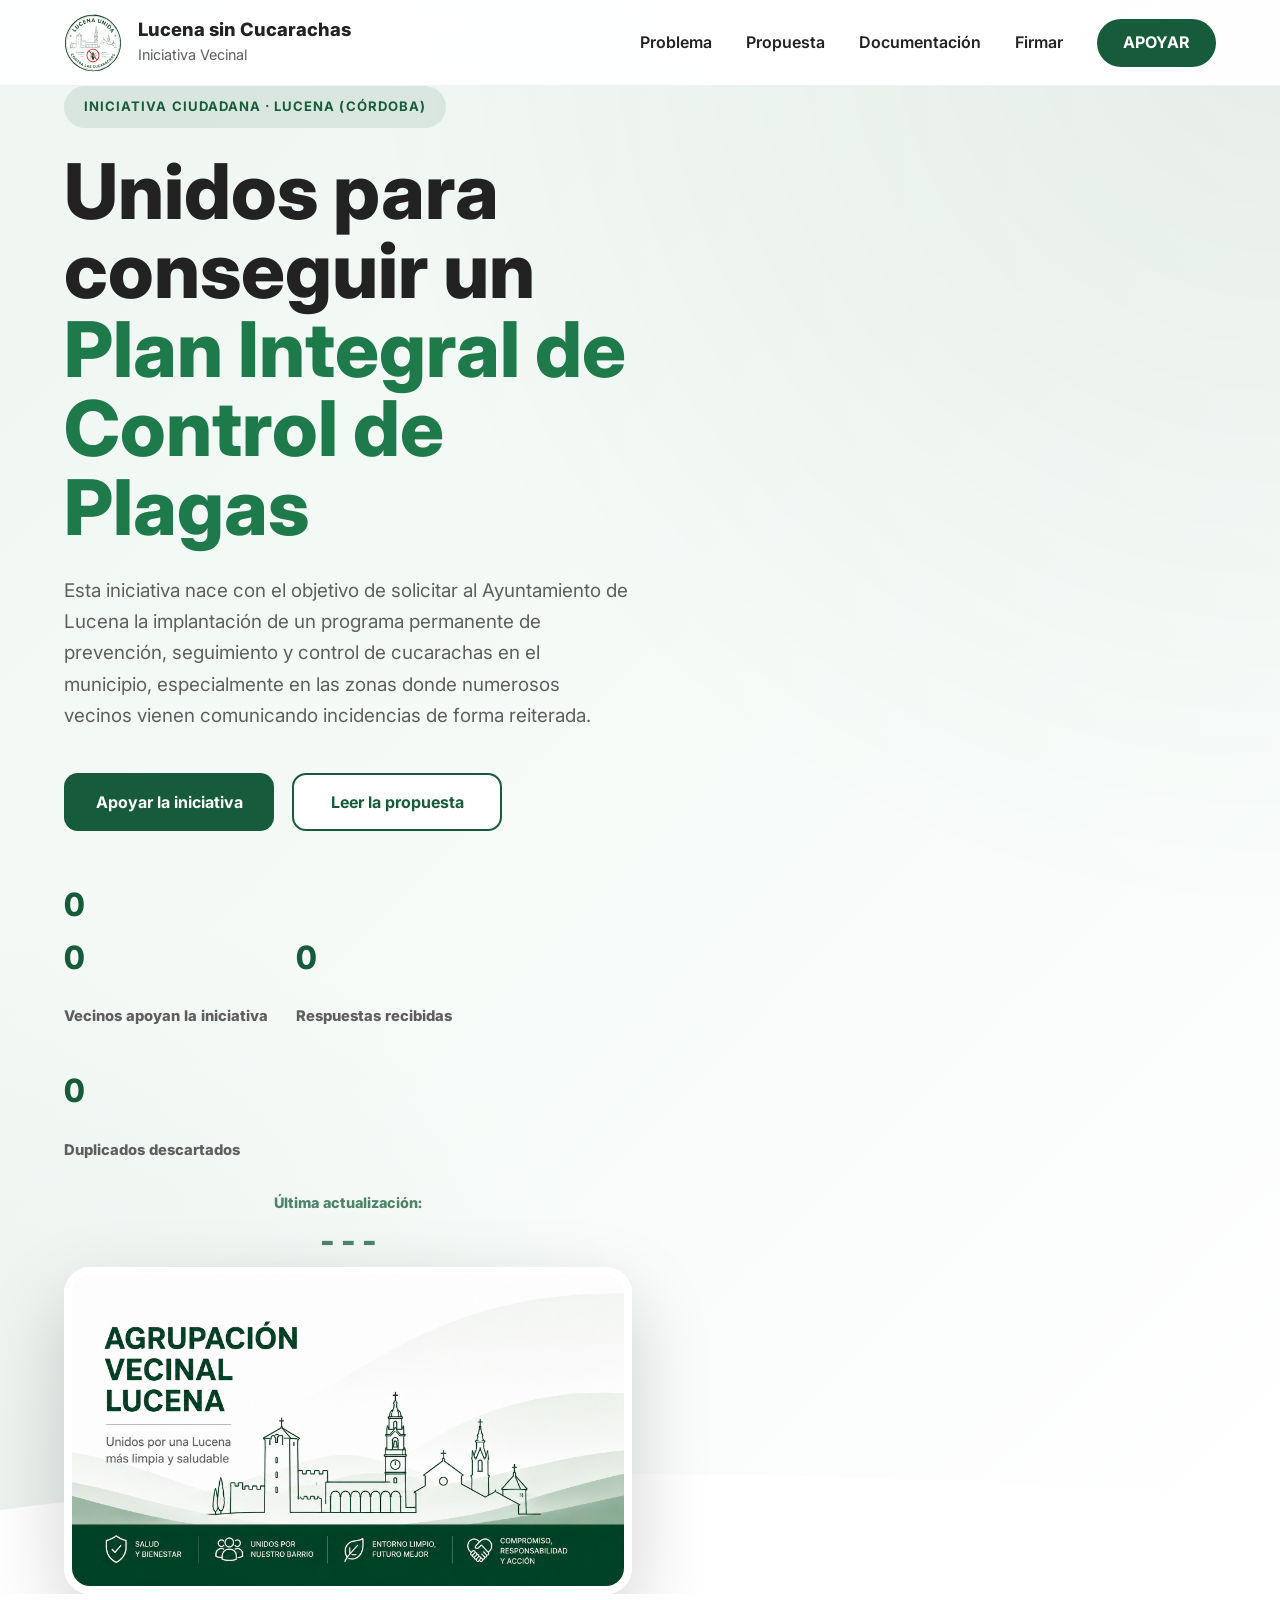
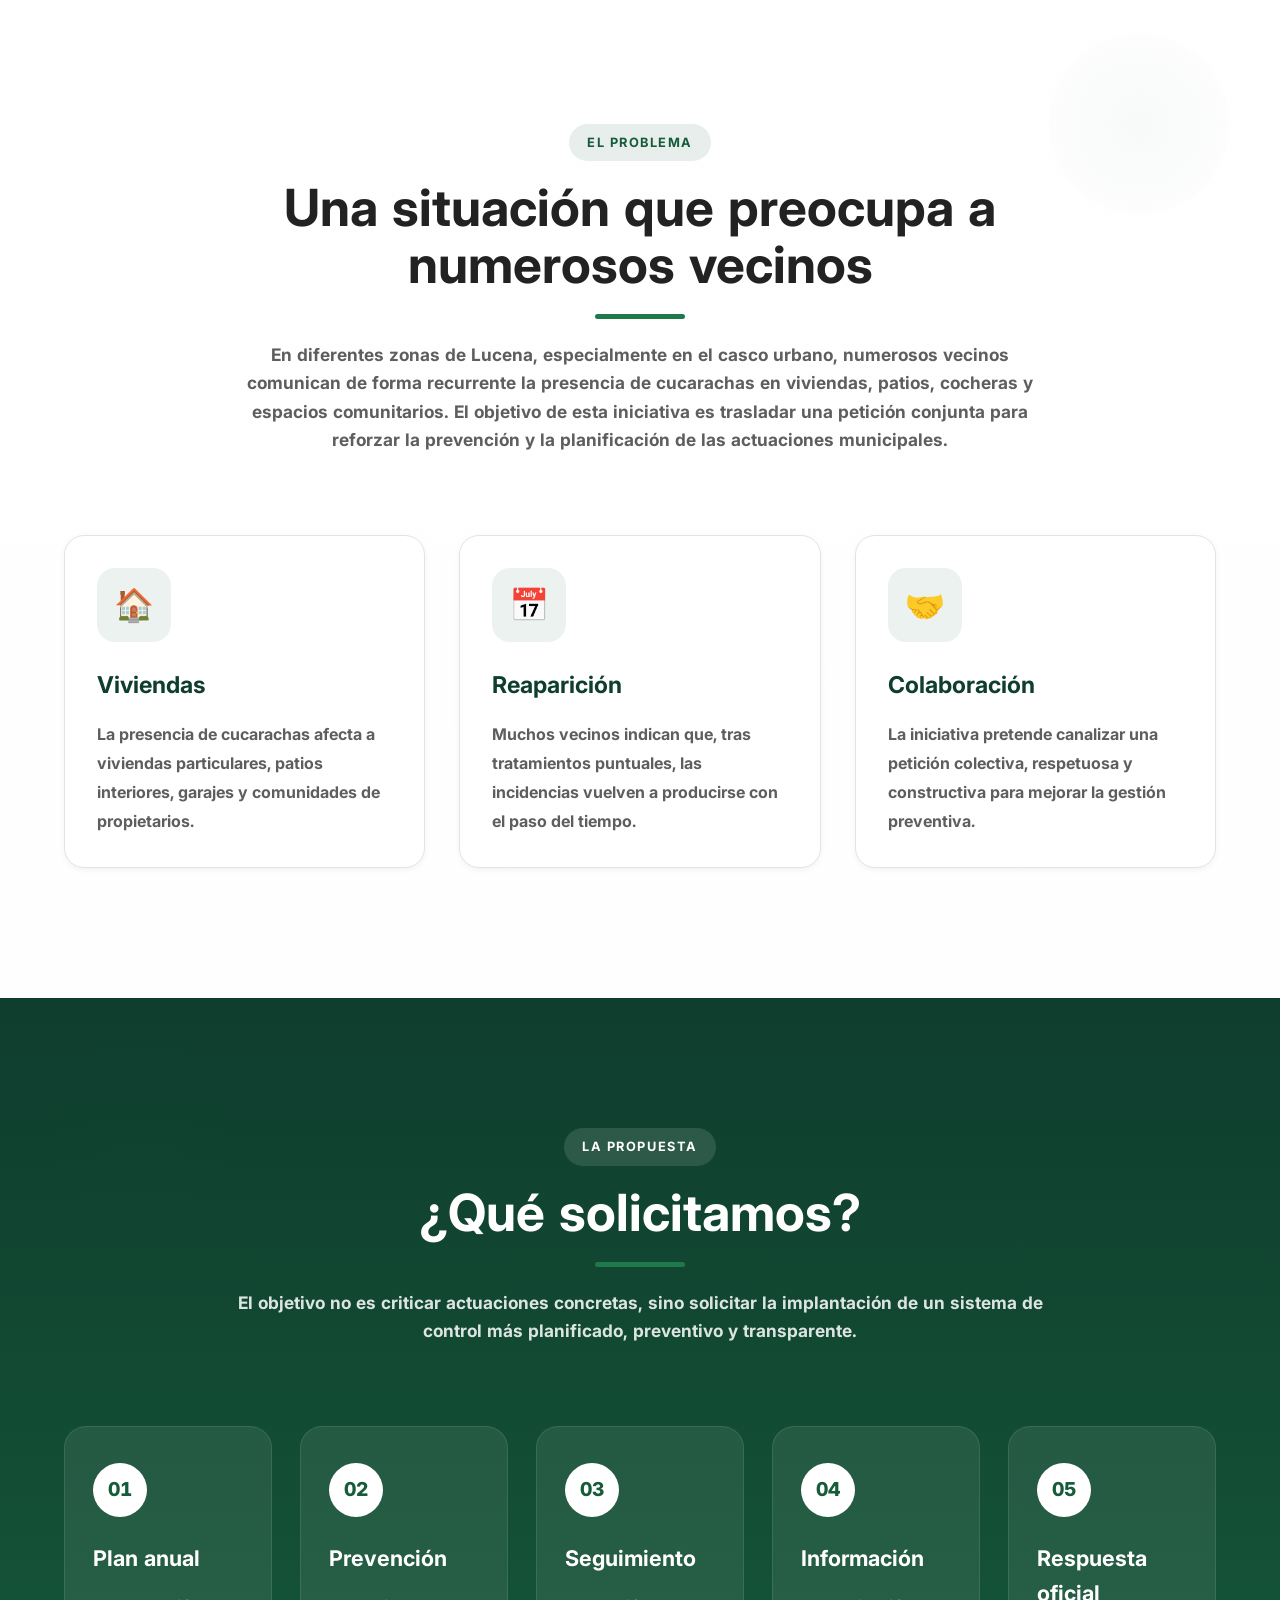
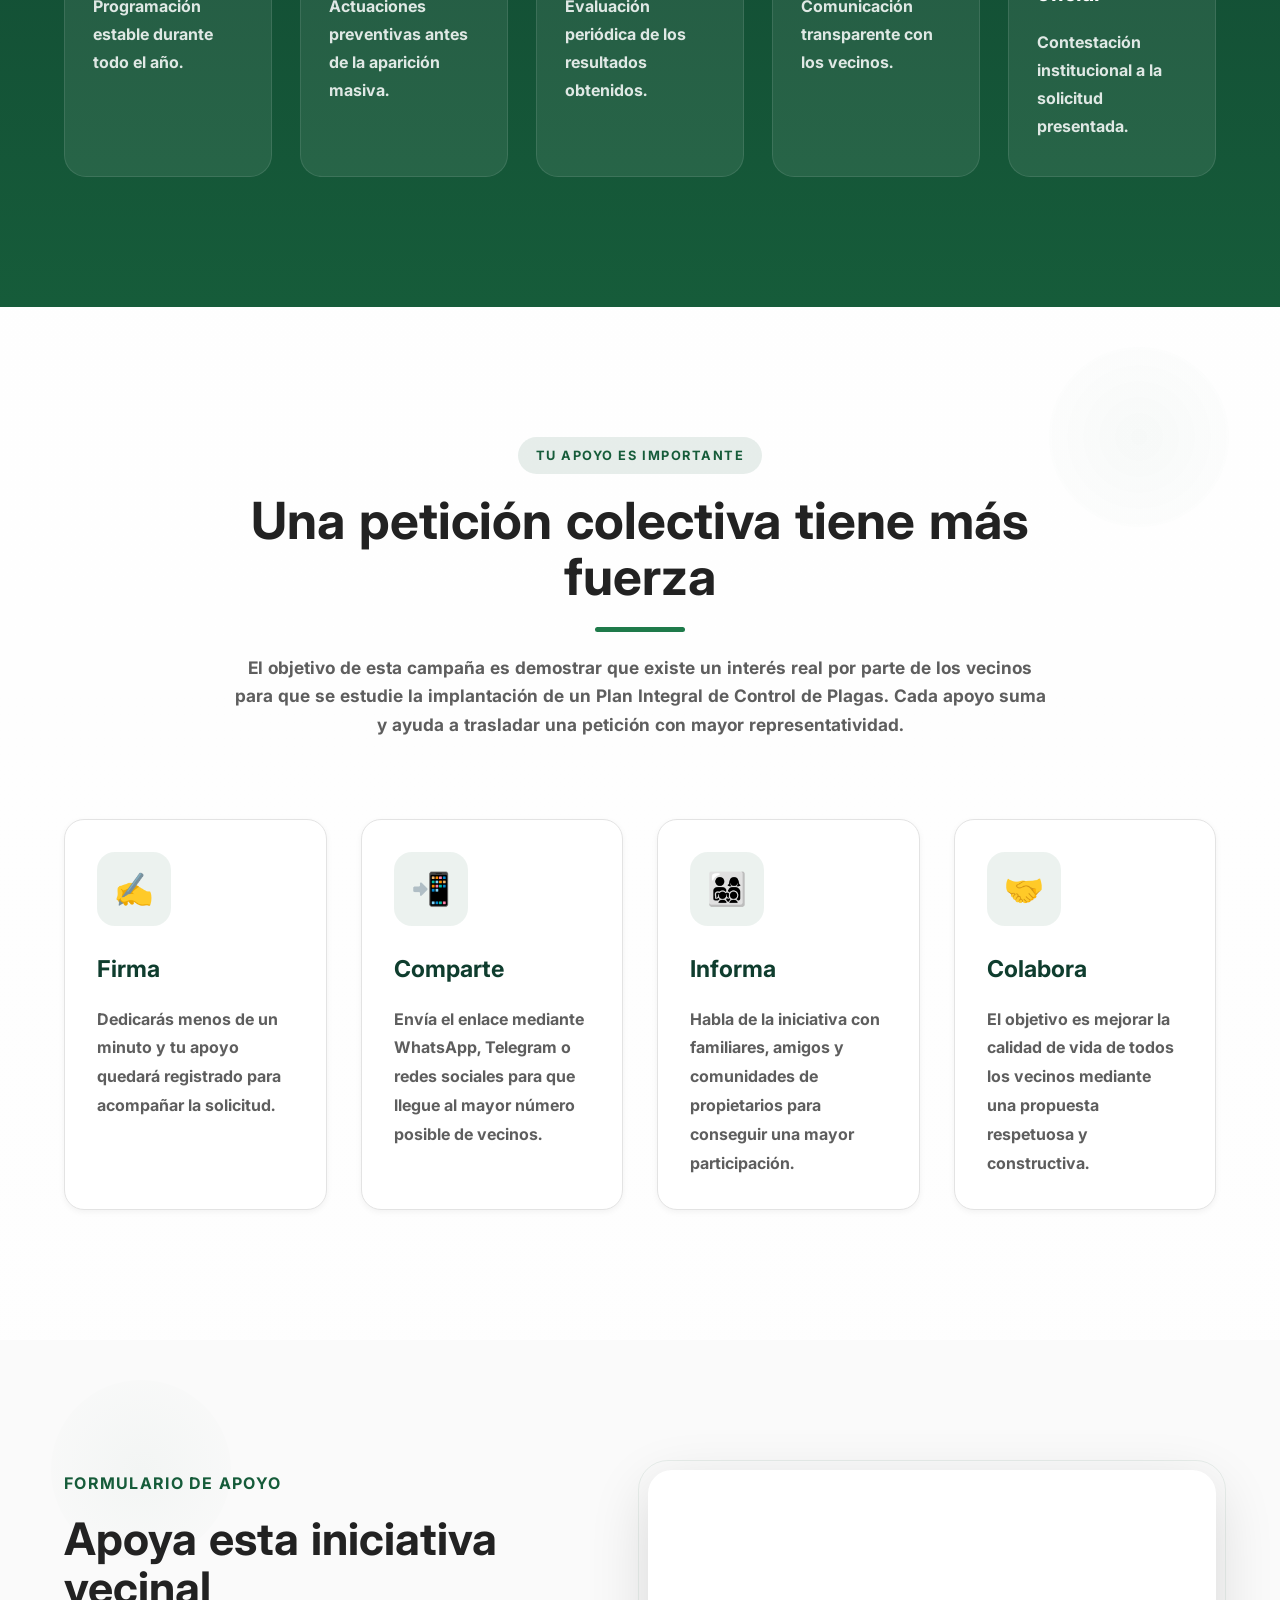
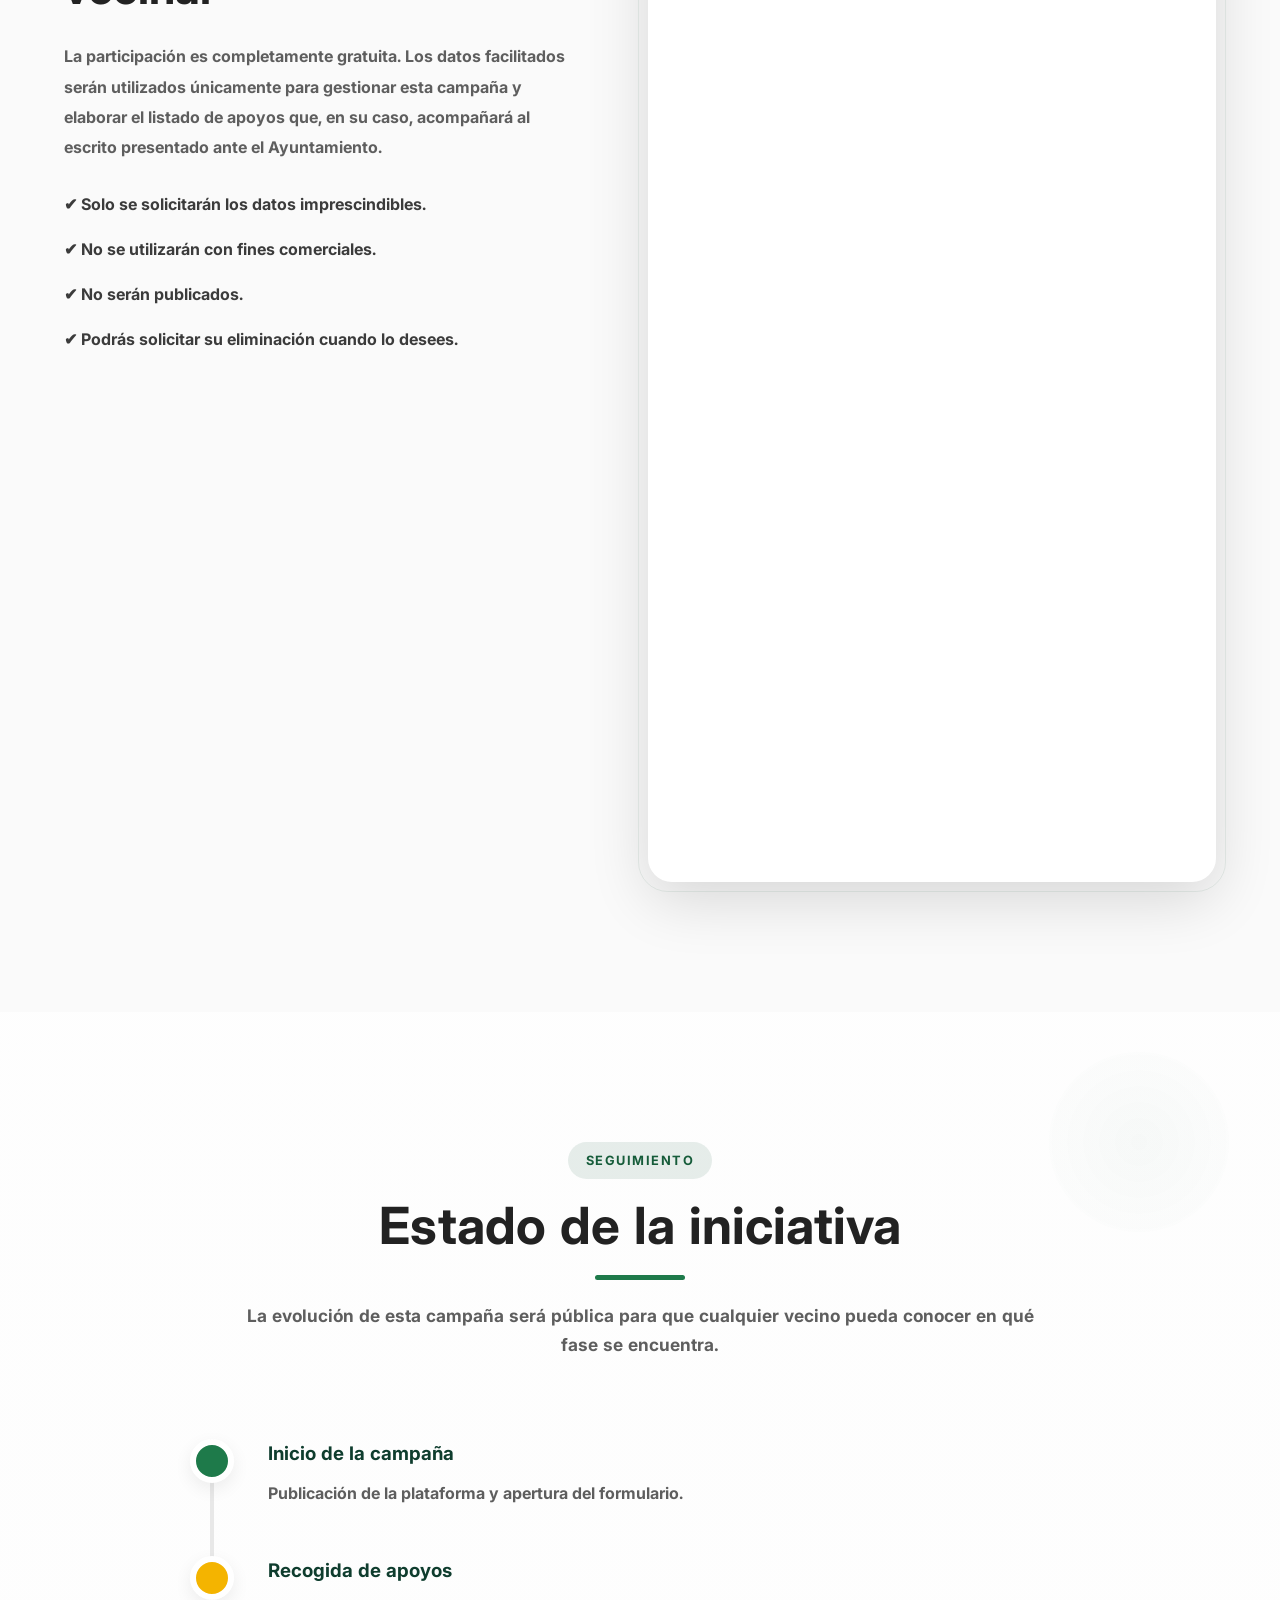
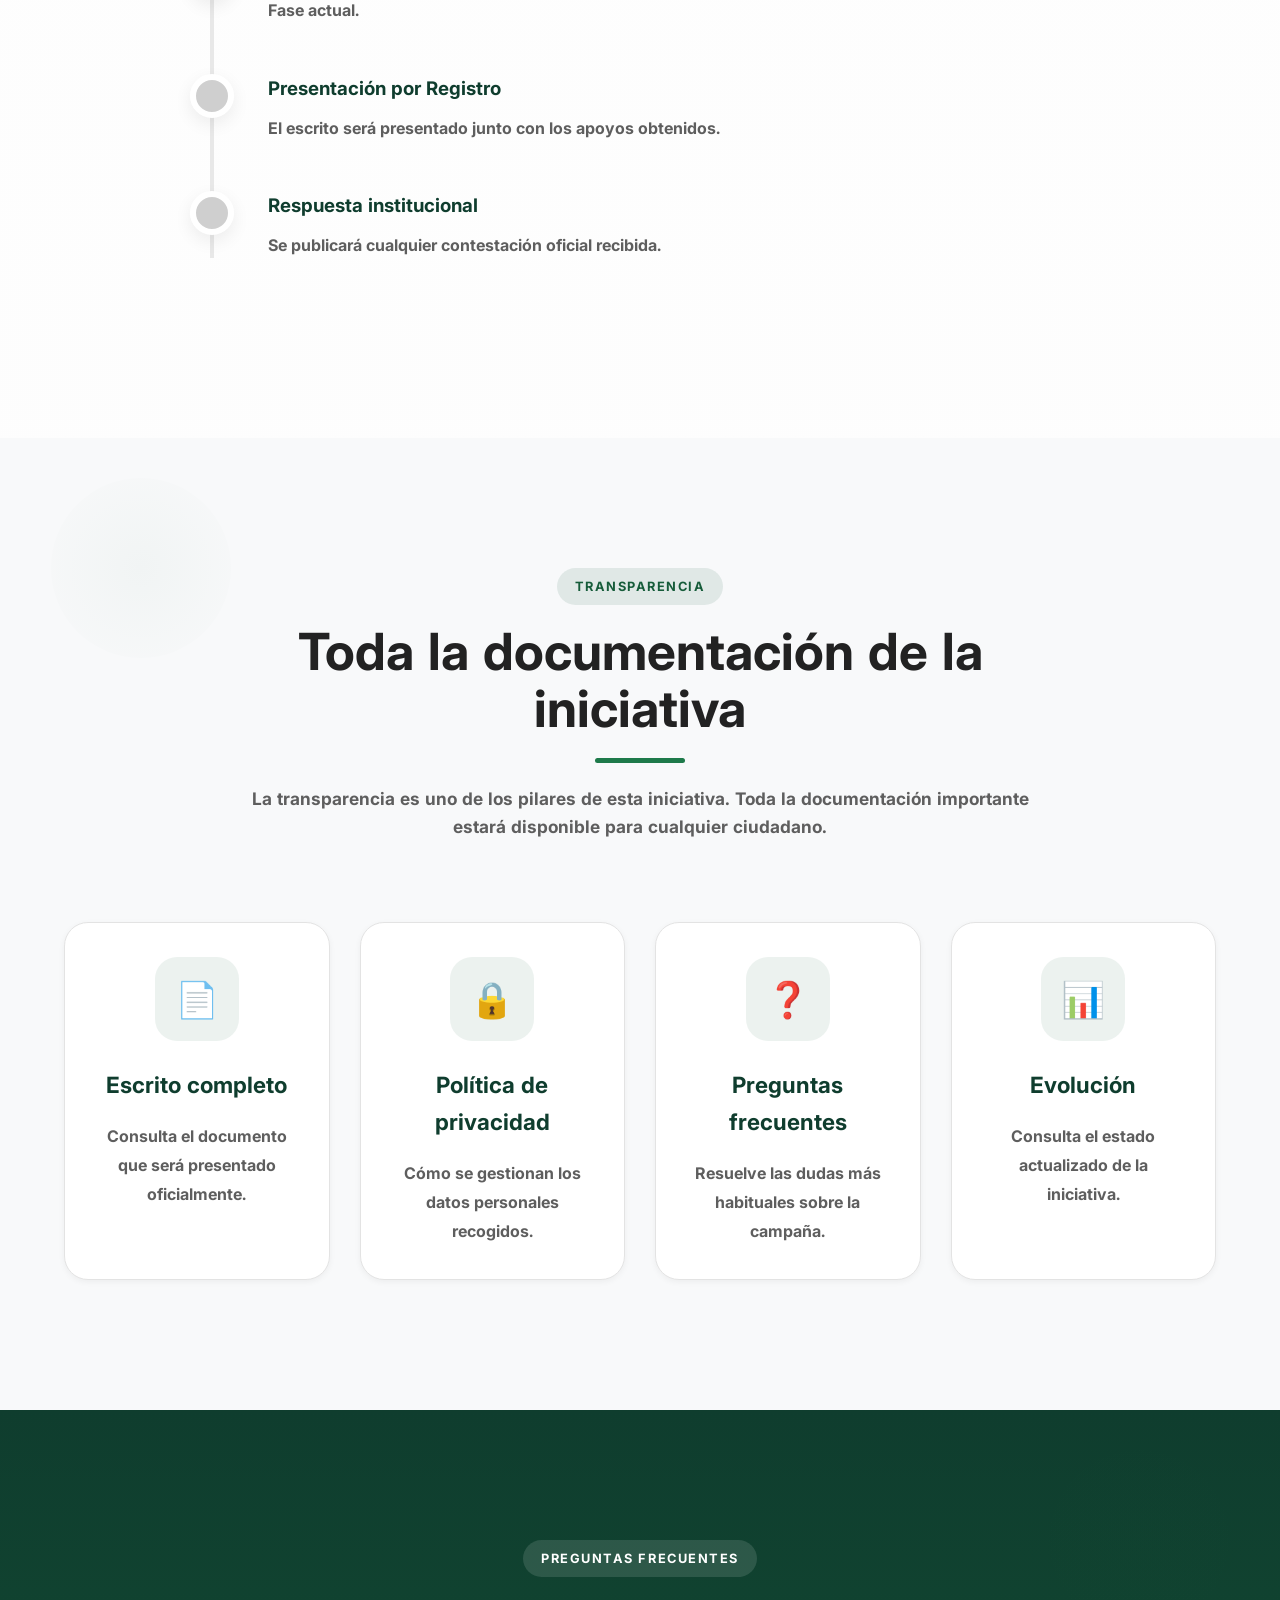
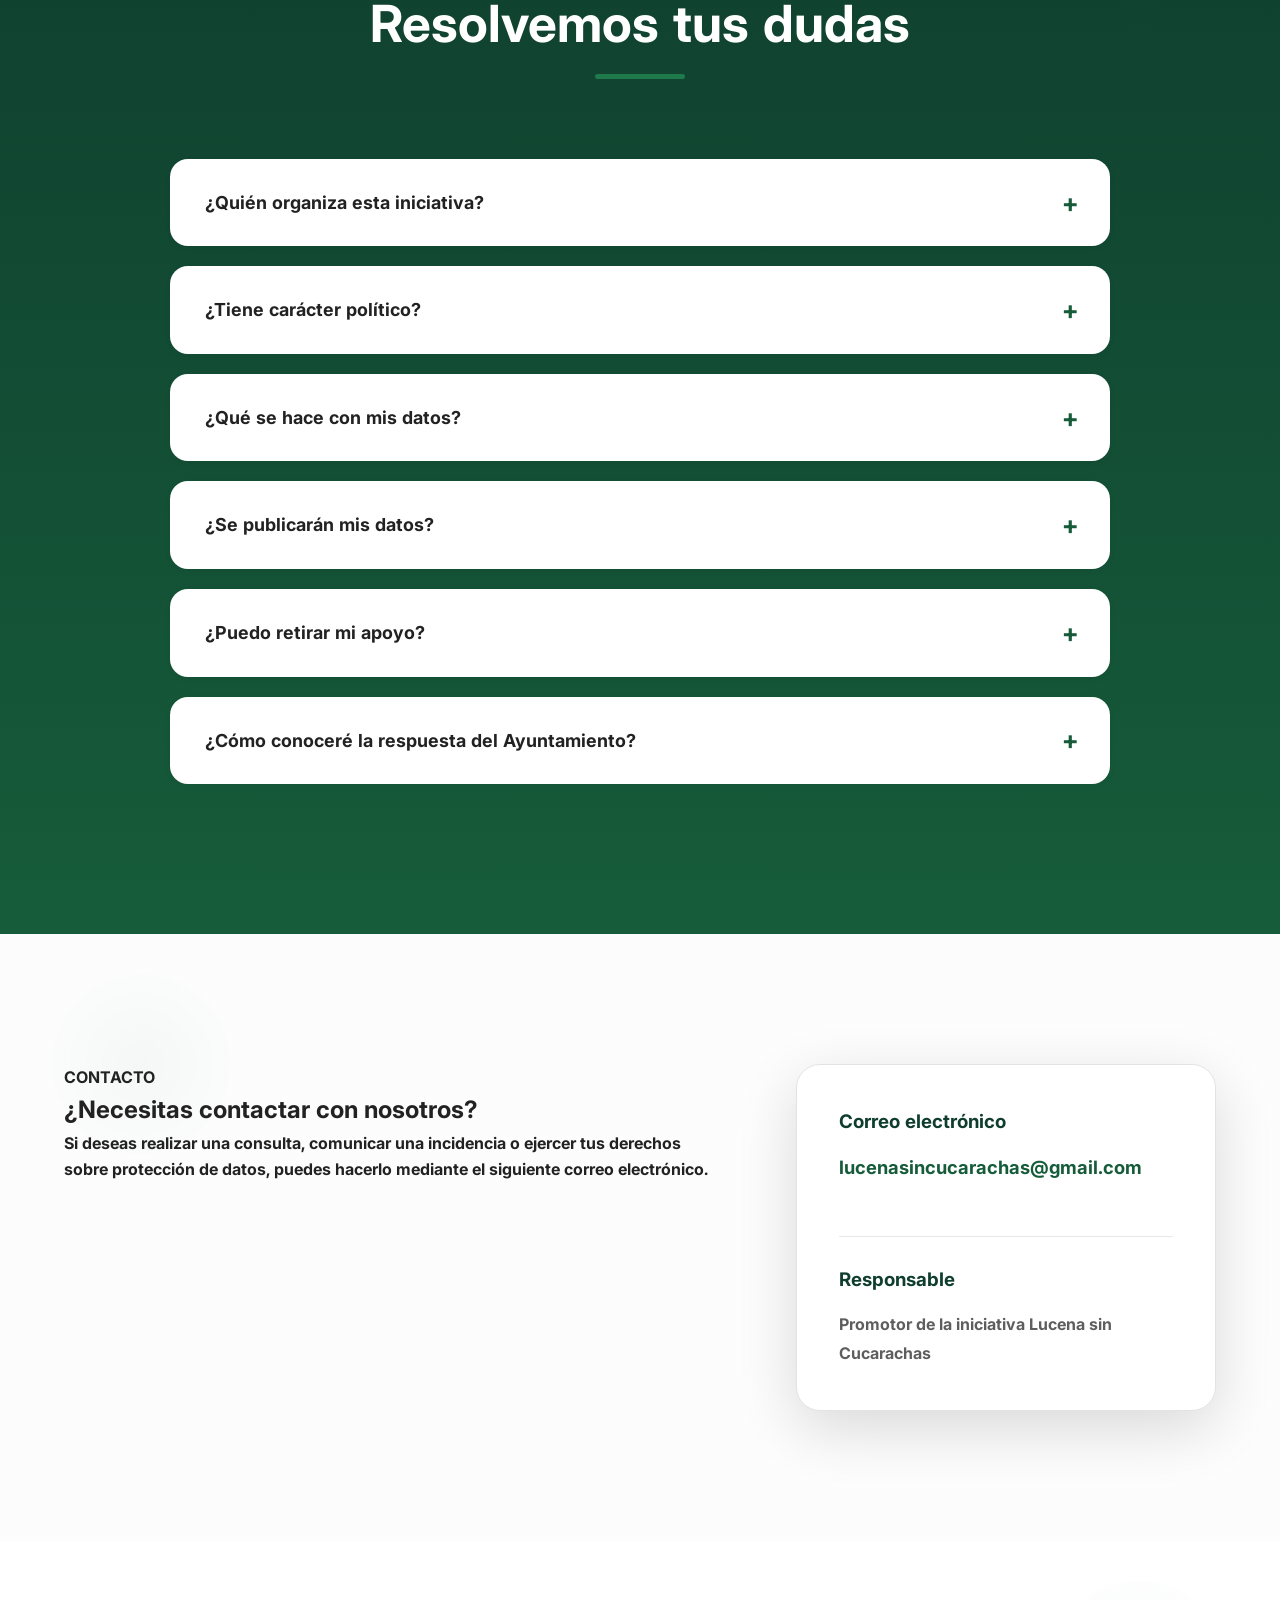
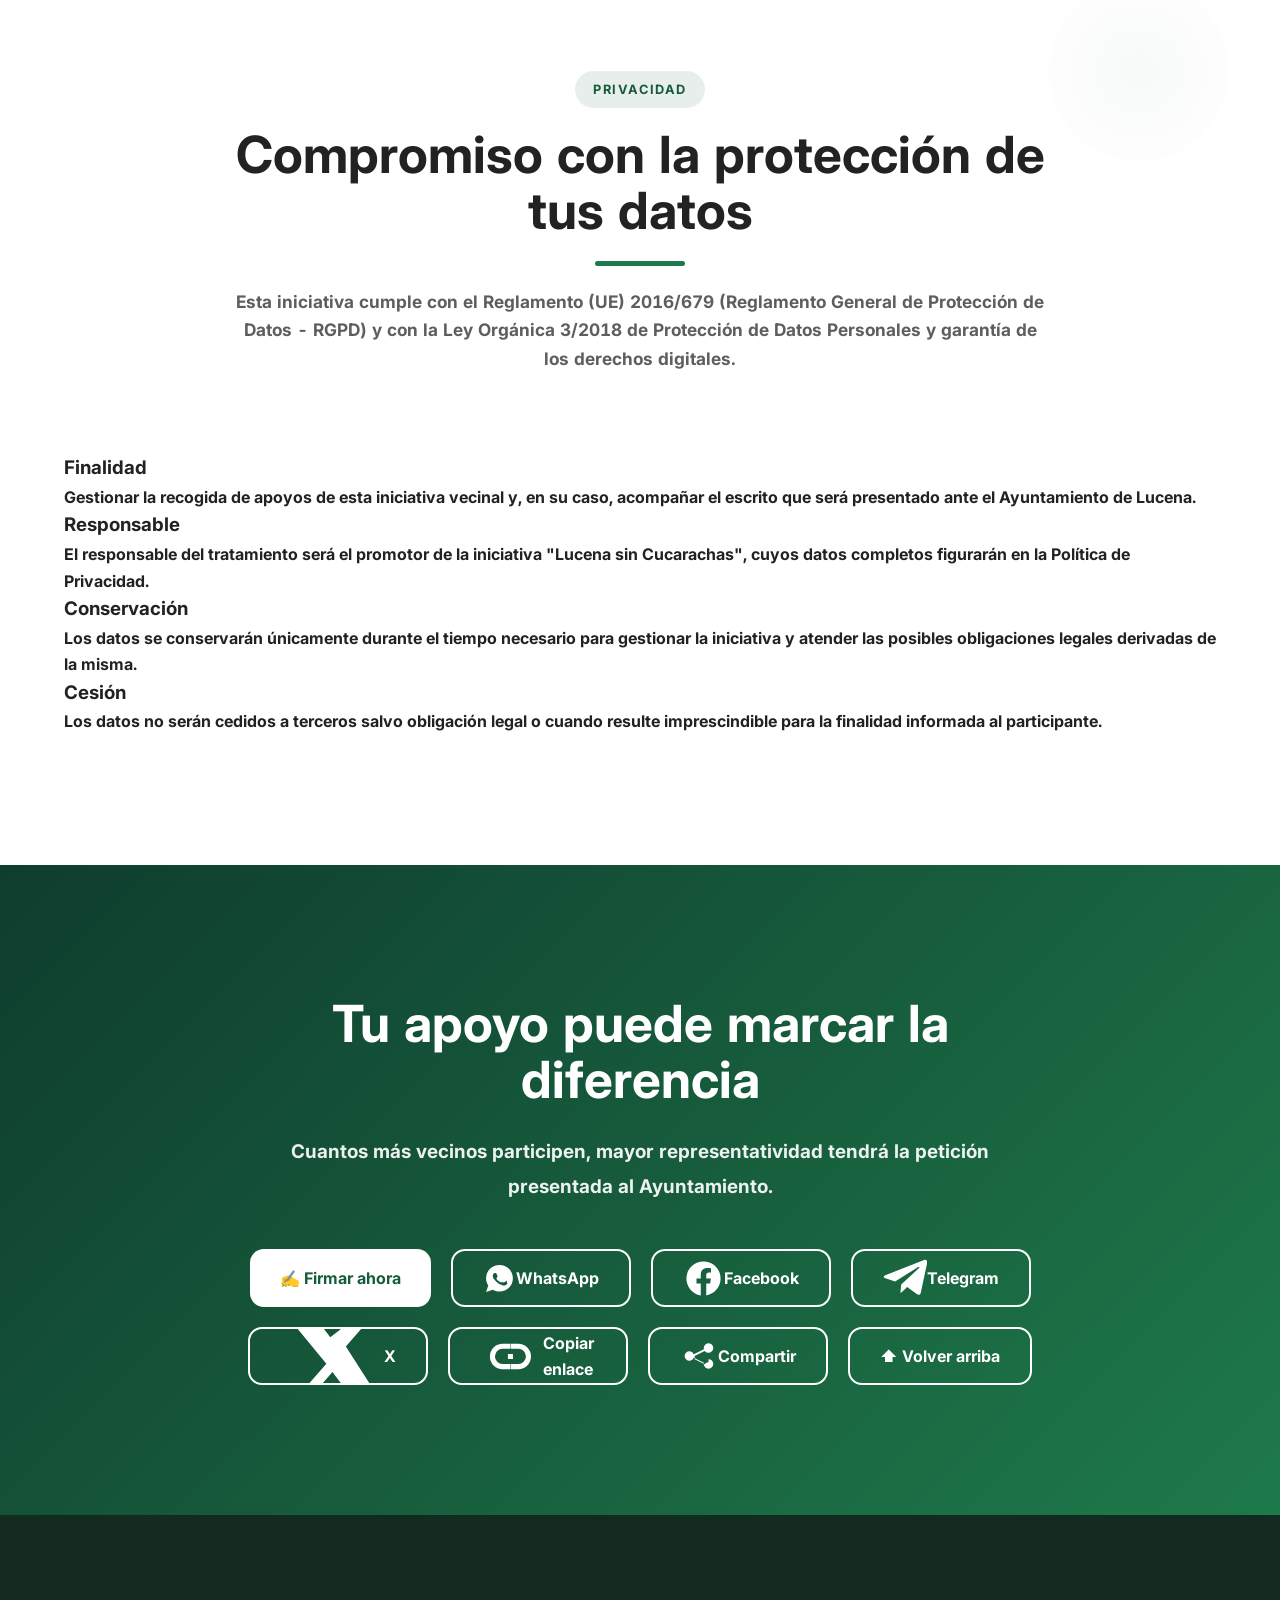
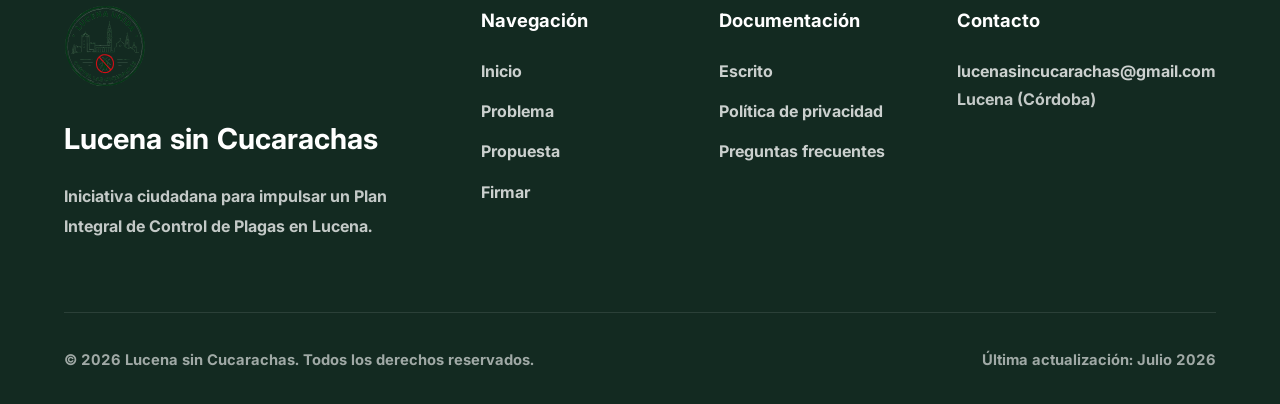
==== commit a1925d66: "upload_contador_indices" ====
--- a/index.html
+++ b/index.html
@@ -281,49 +281,45 @@
 
                         0
 
-                    </strong>
-
-                    <span>
-
-                        Vecinos apoyan la iniciativa
-
-                    </span>
-
-                </article>
-
-                <article>
-
-                    <strong>
-
-                        100%
-
-                    </strong>
-
-                    <span>
-
-                        Gratuita y ciudadana
-
-                    </span>
-
-                </article>
-
-                <article>
-
-                    <strong>
-
-                        RGPD
-
-                    </strong>
-
-                    <span>
-
-                        Protección de datos
-
-                    </span>
-
-                </article>
-
-            </div>
+                    <div class="hero-datos">
+
+    <article>
+
+        <strong id="contador">0</strong>
+
+        <span>Vecinos apoyan la iniciativa</span>
+
+    </article>
+
+    <article>
+
+        <strong id="total-respuestas">0</strong>
+
+        <span>Respuestas recibidas</span>
+
+    </article>
+
+    <article>
+
+        <strong id="duplicados">0</strong>
+
+        <span>Duplicados descartados</span>
+
+    </article>
+
+</div>
+
+<p class="contador-actualizado">
+
+    Última actualización:
+
+    <strong id="actualizacion">
+
+        ---
+
+    </strong>
+
+</p>
 
         </div>
 
--- a/css/estilos.css
+++ b/css/estilos.css
@@ -2816,4 +2816,15 @@
 
     cursor:pointer;
 
+}
+.contador-actualizado{
+
+    margin-top:20px;
+
+    font-size:.9rem;
+
+    opacity:.75;
+
+    text-align:center;
+
 }
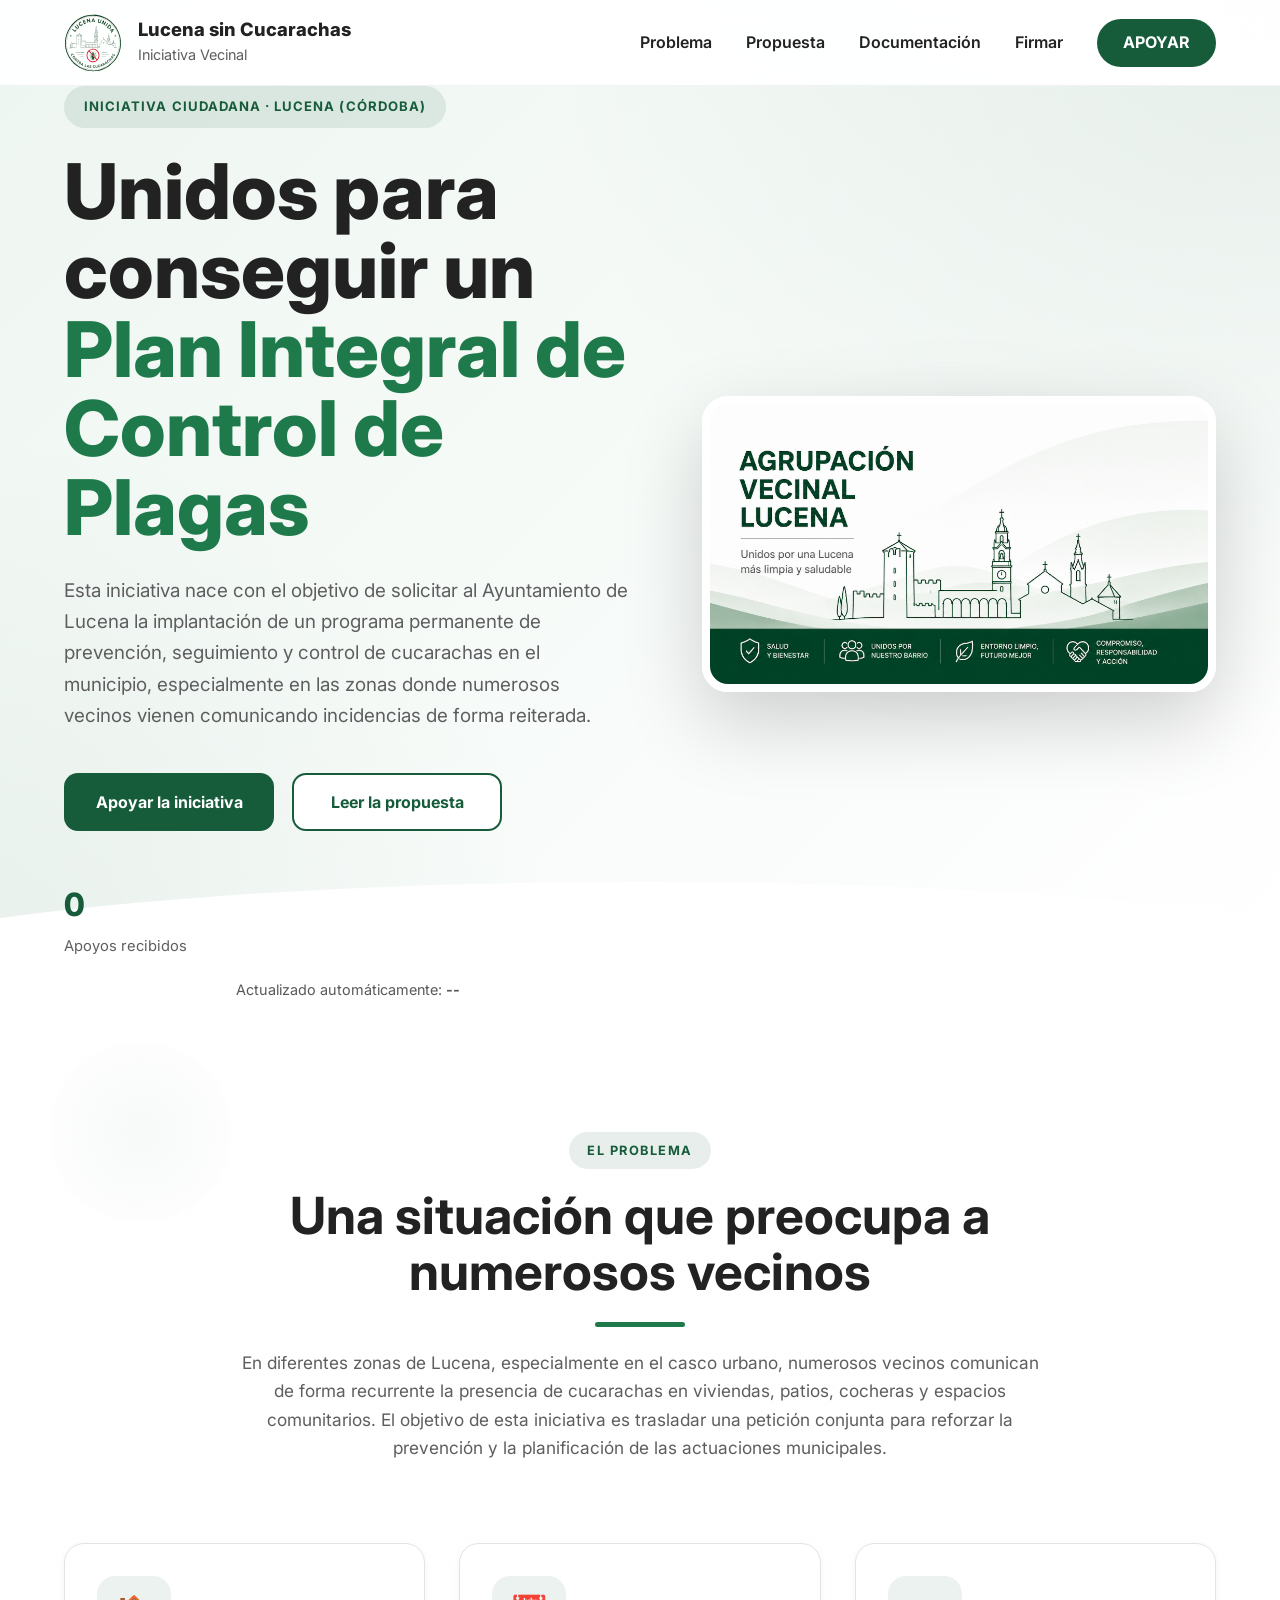
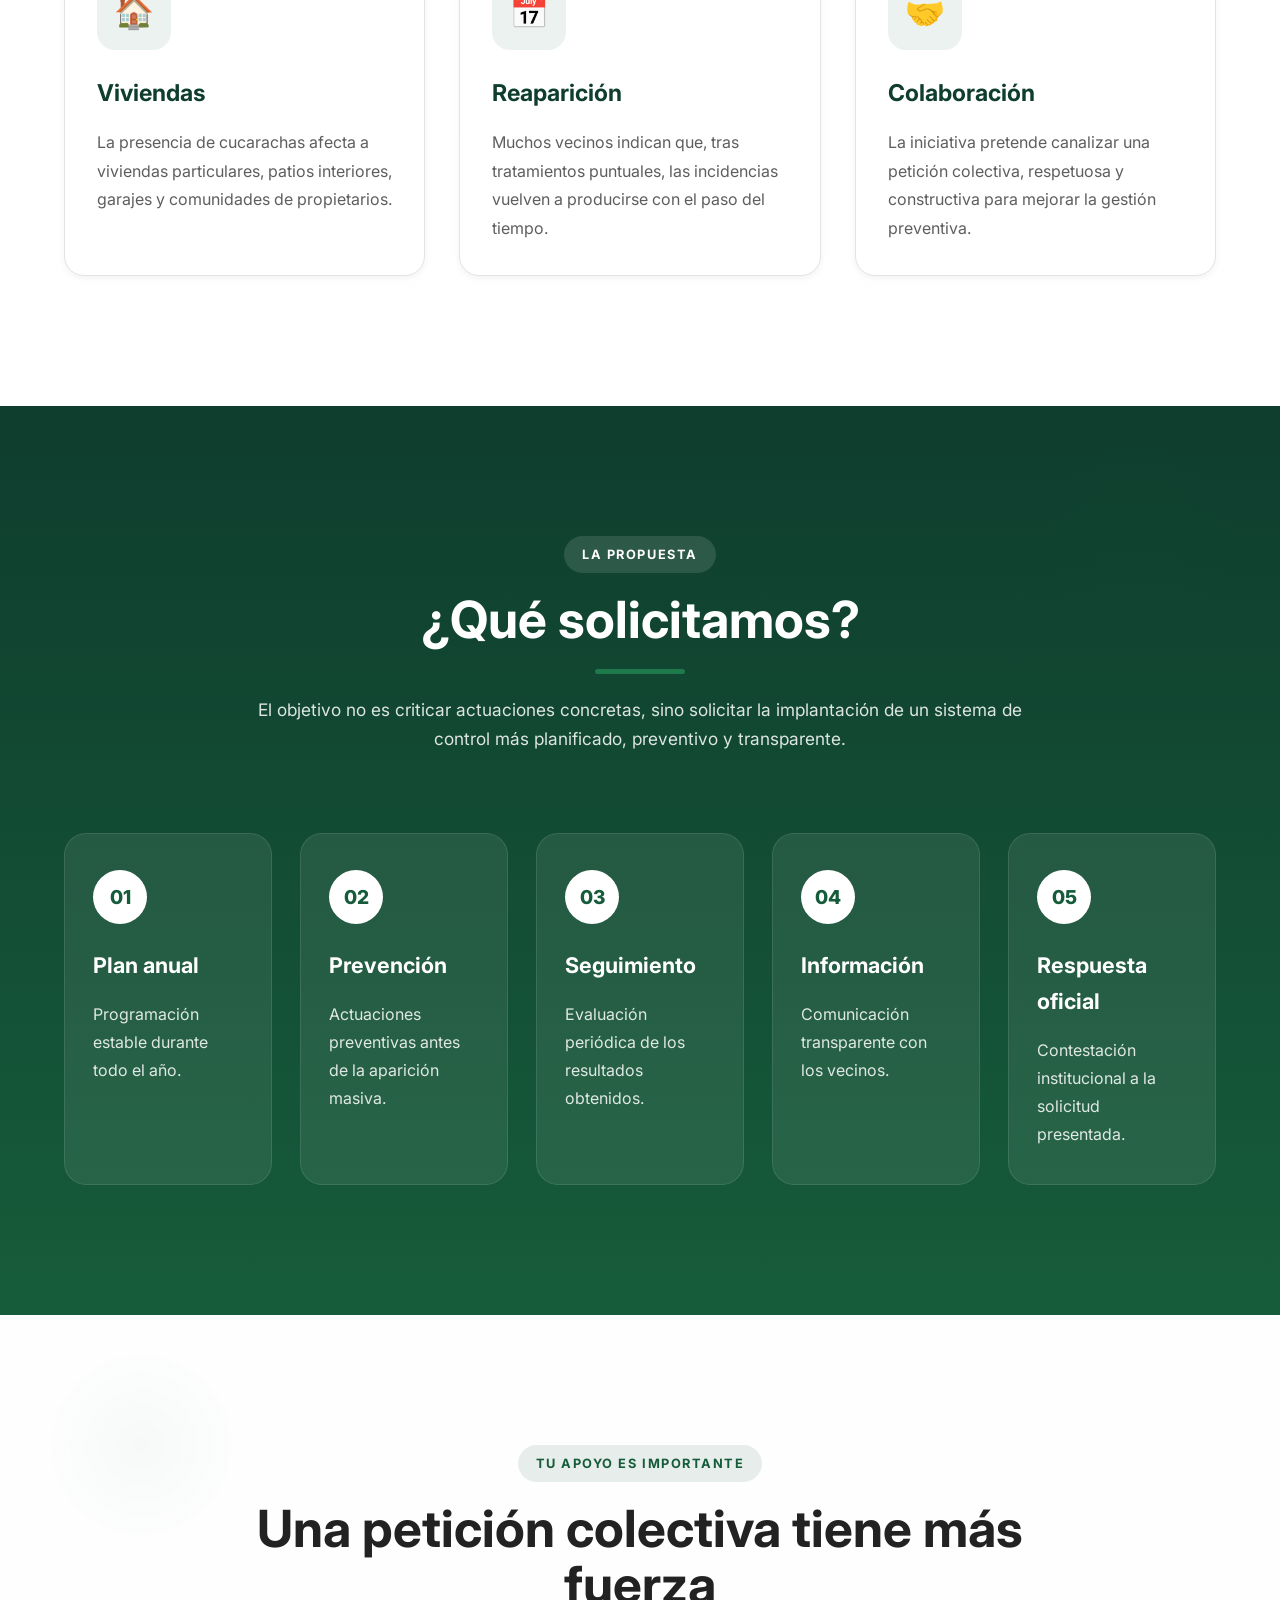
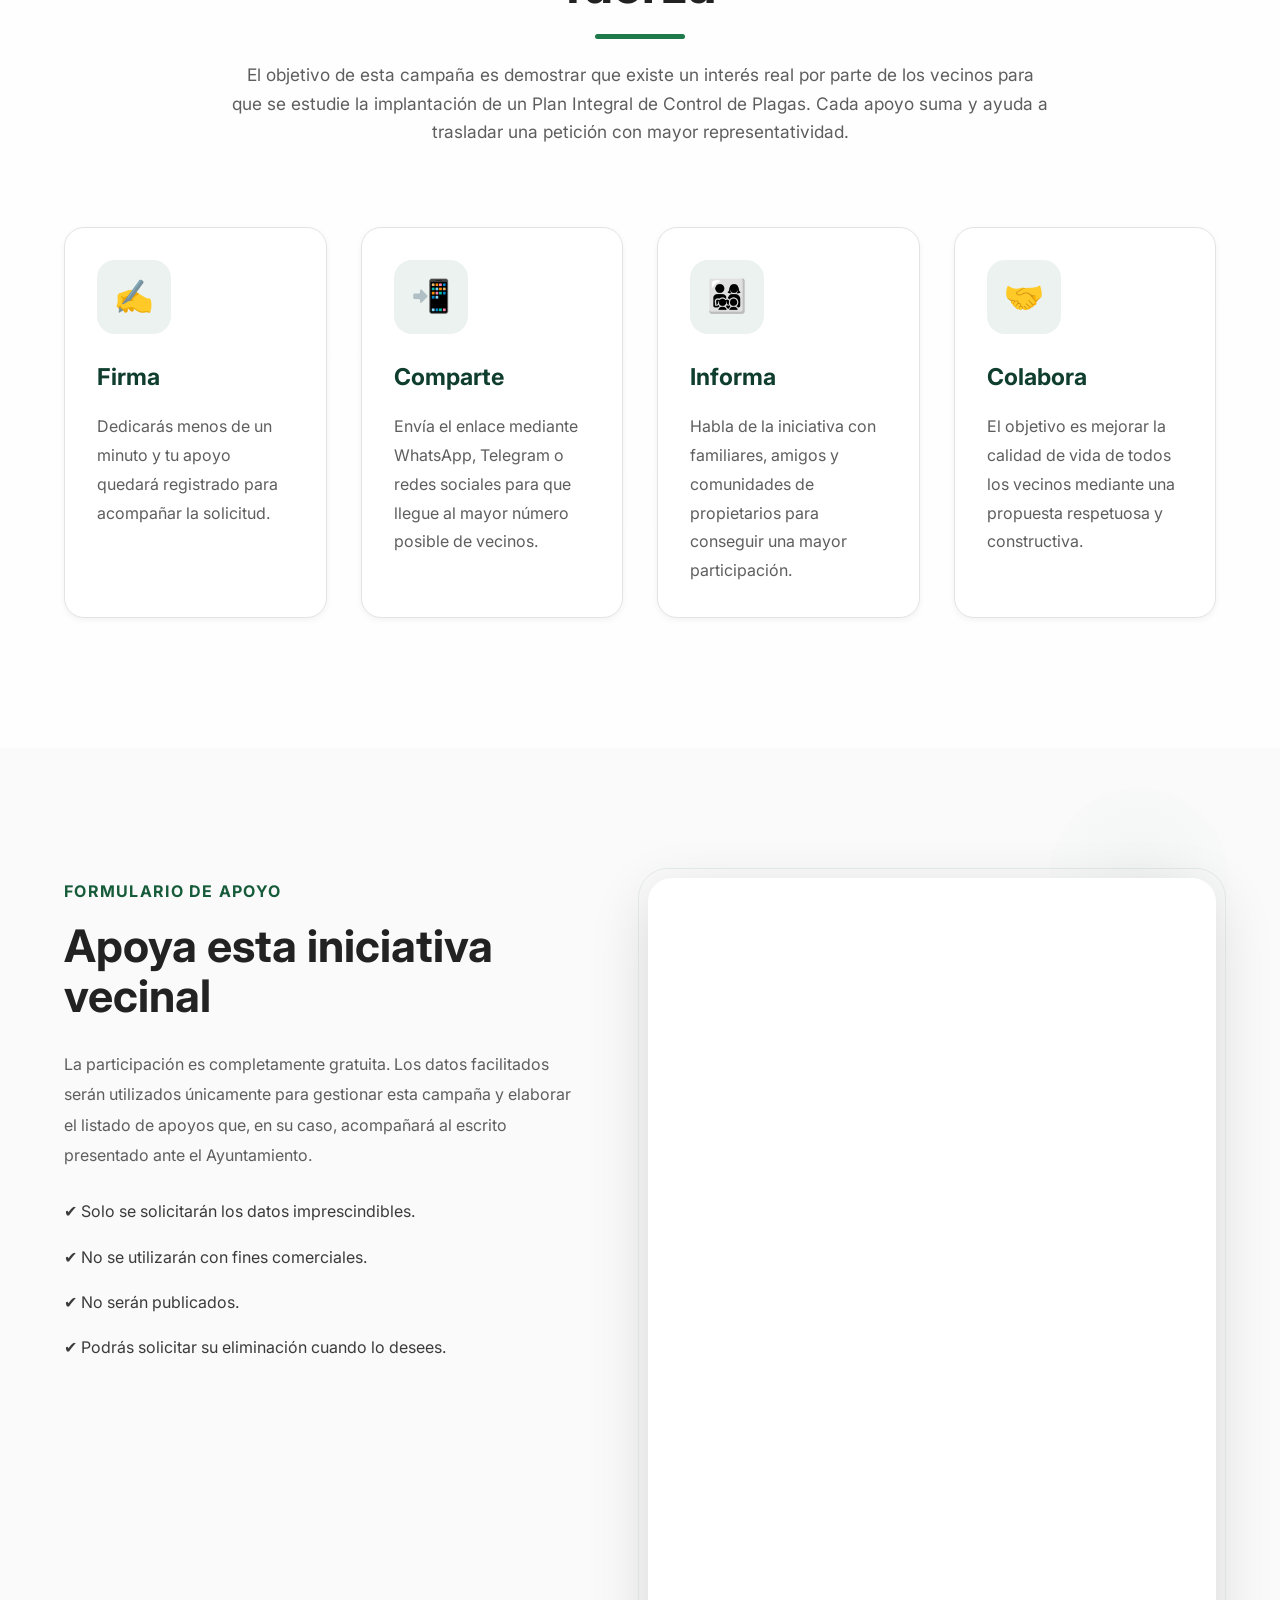
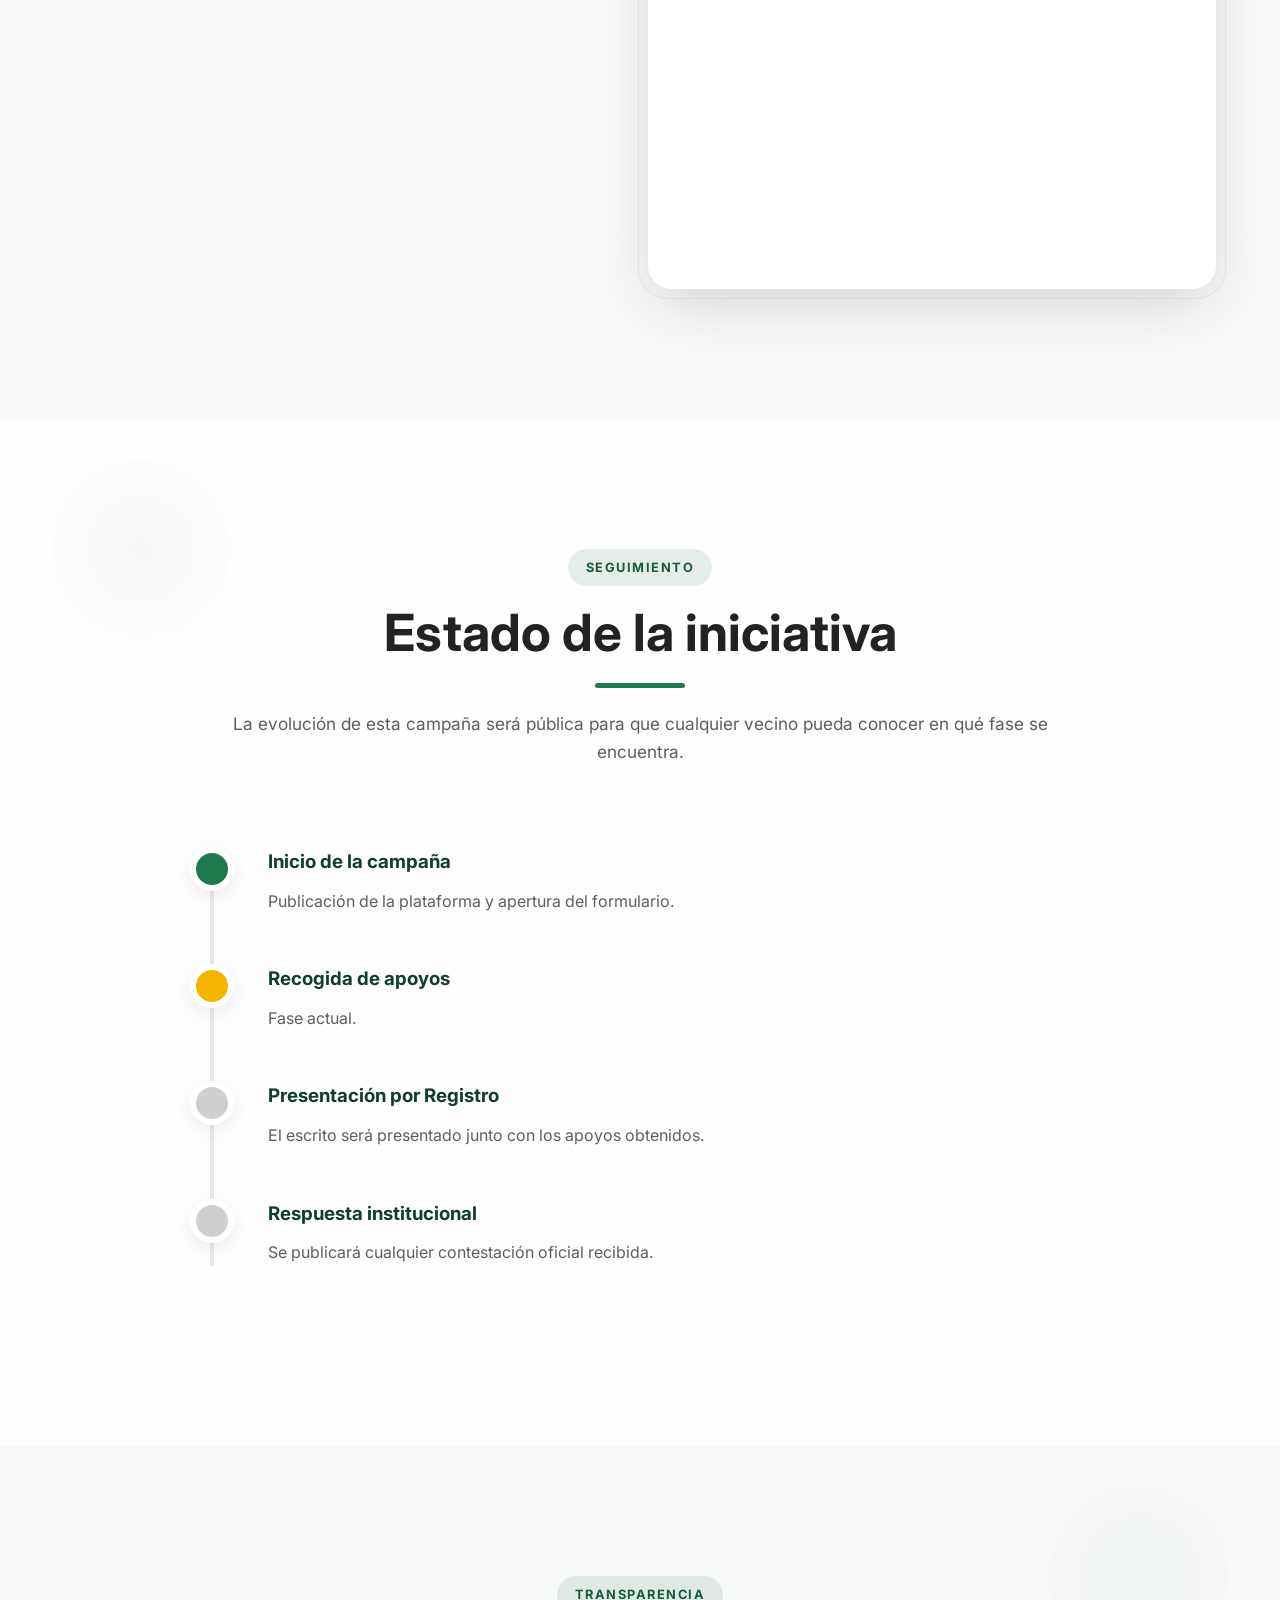
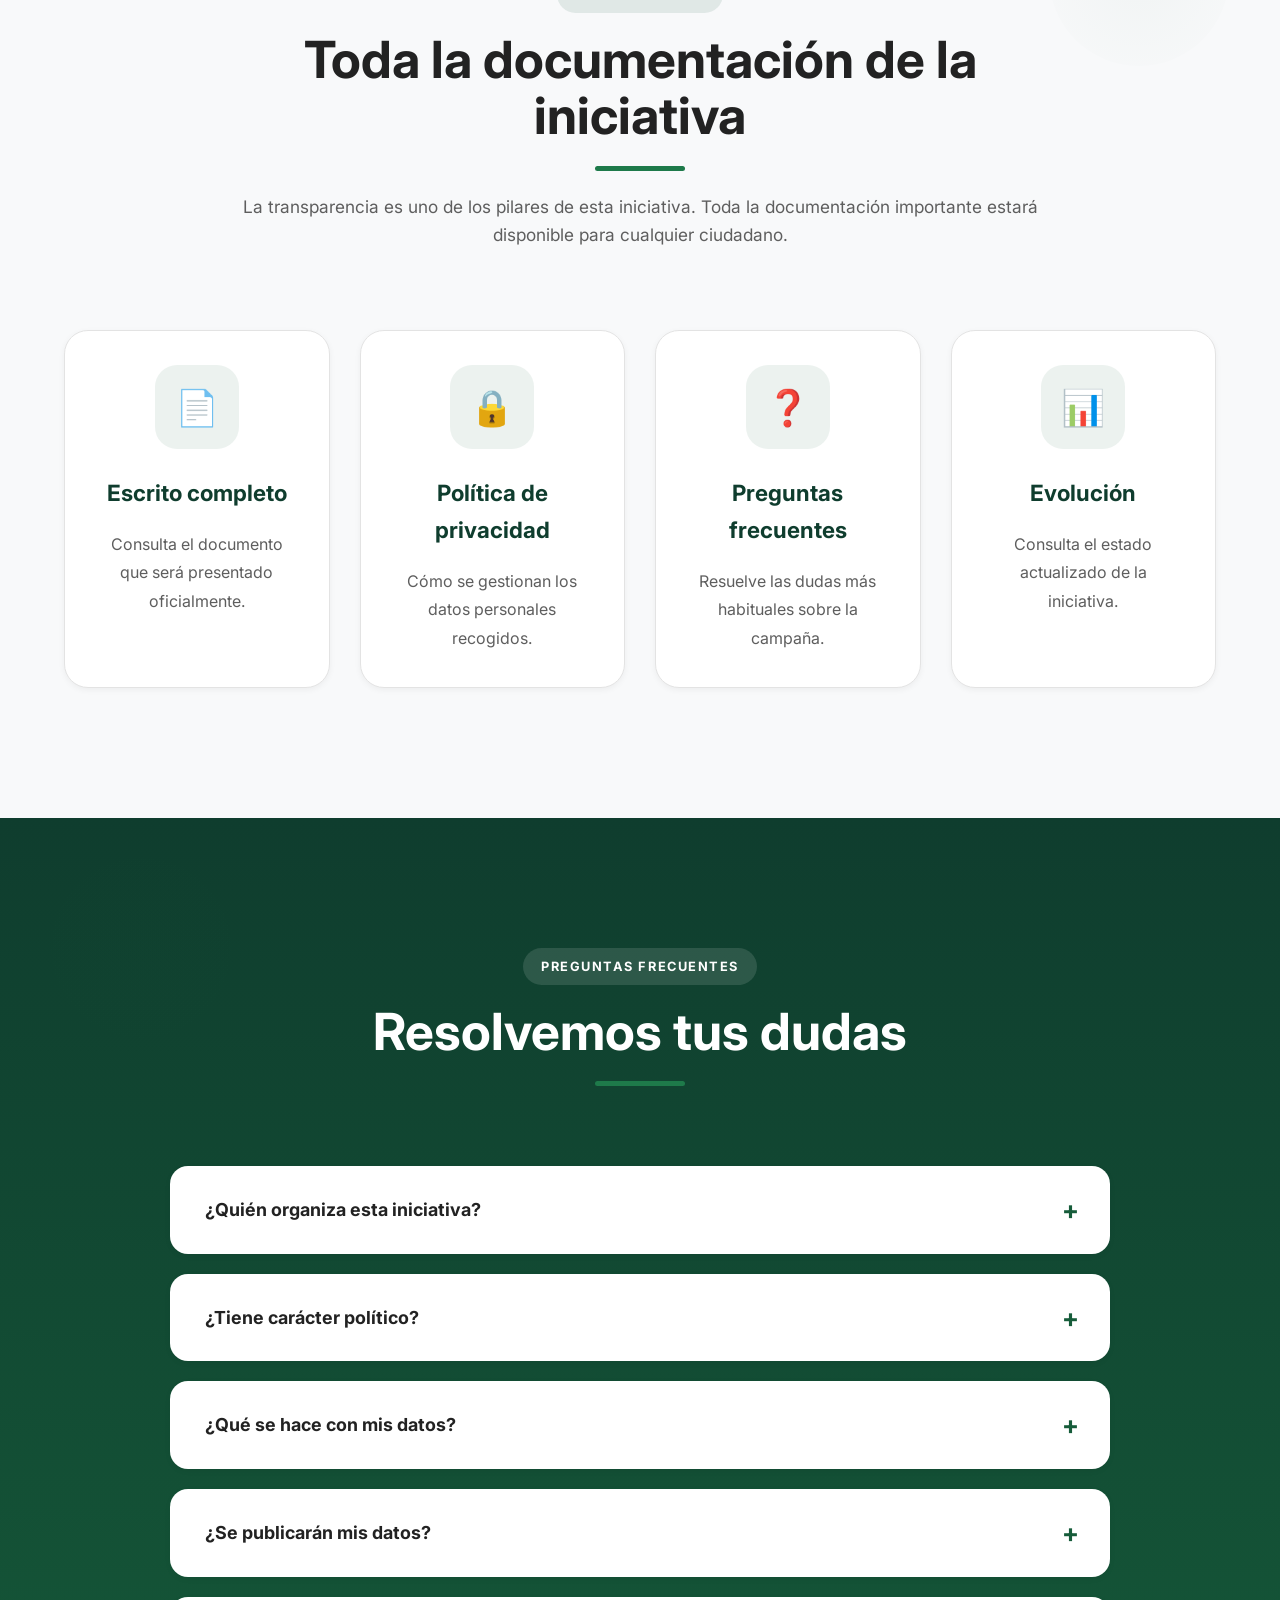
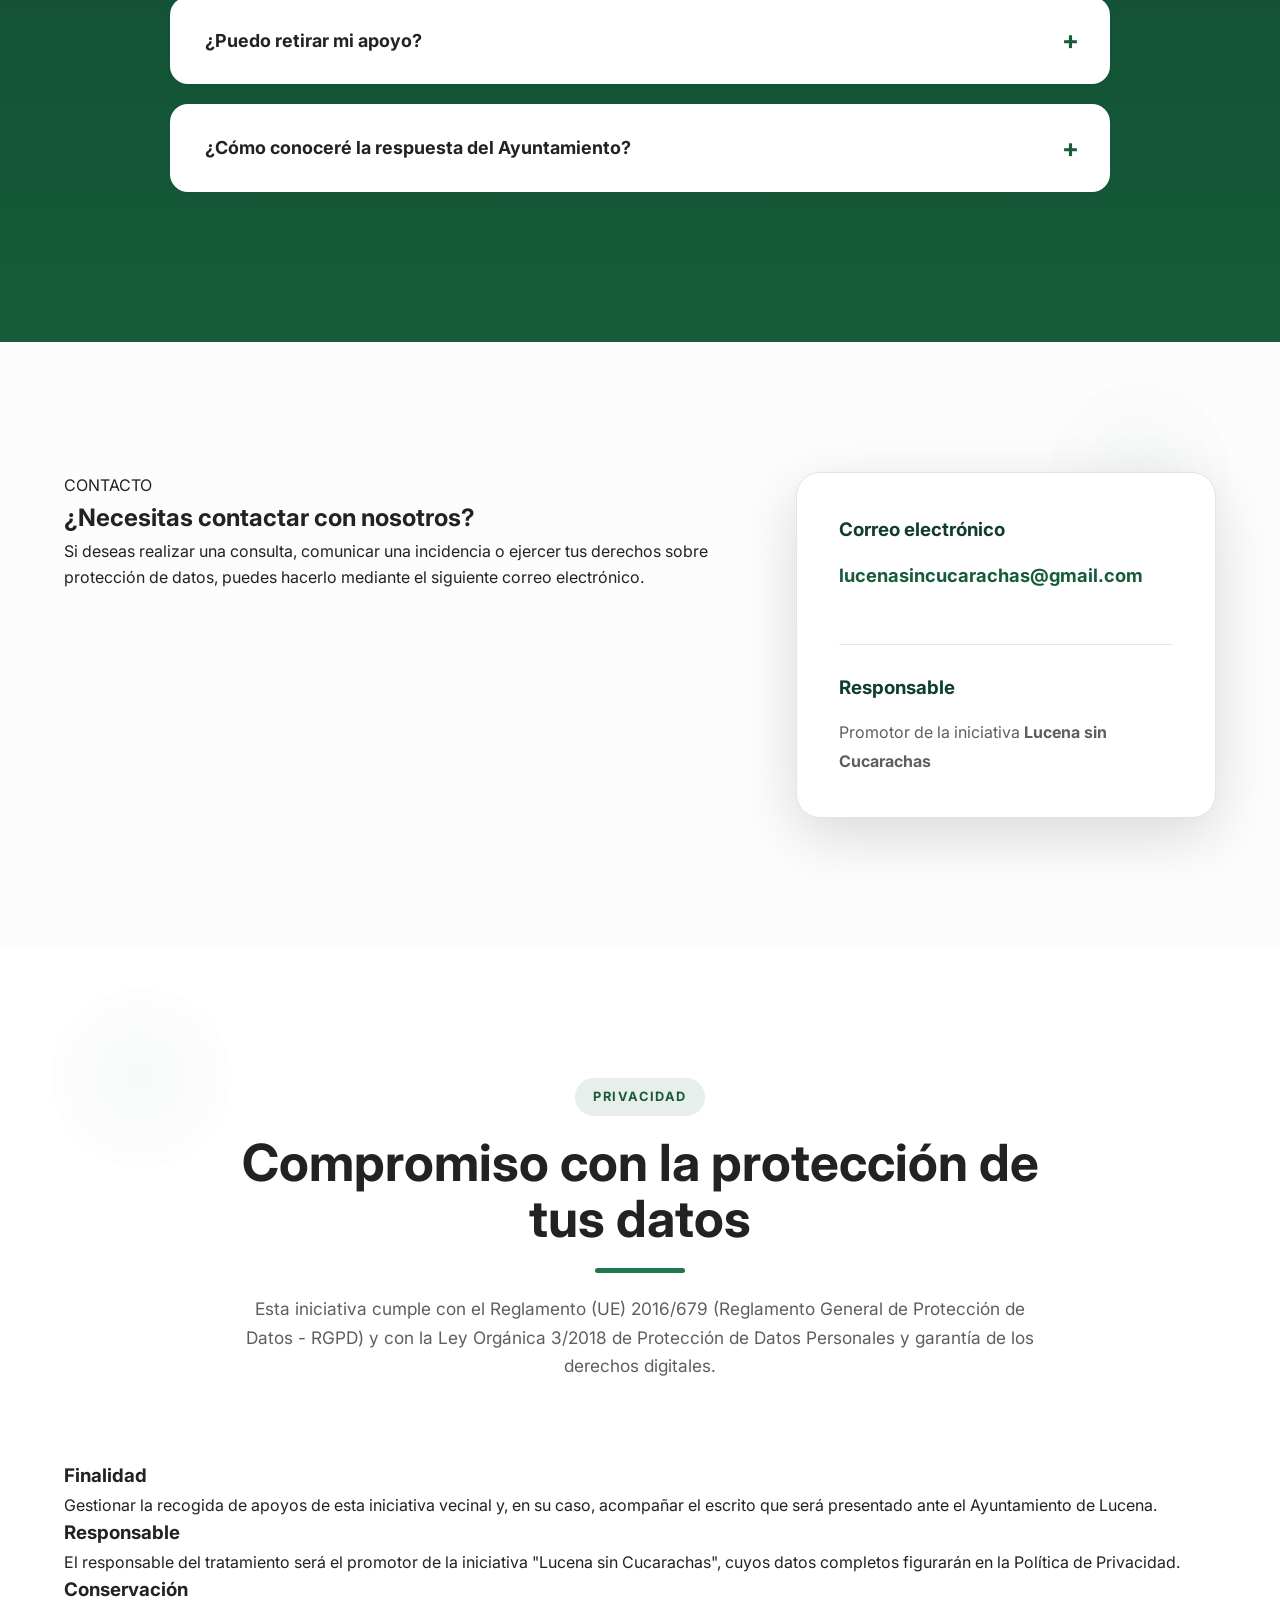
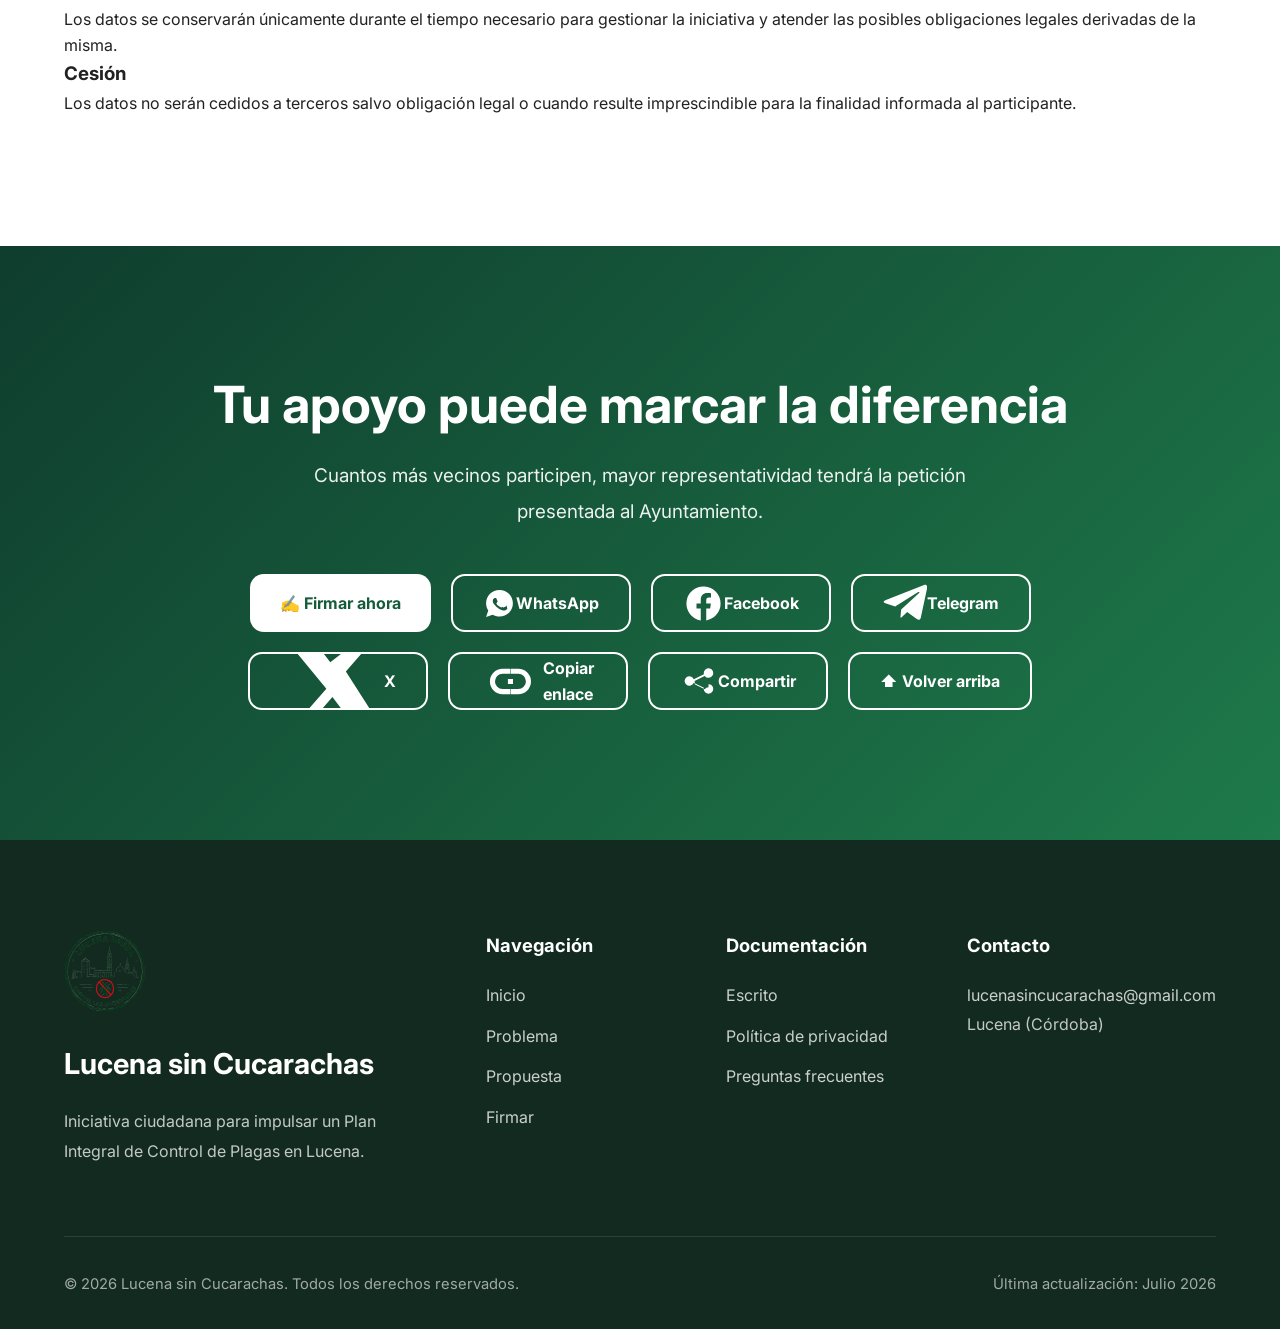
==== commit 11b58538: "reparacion" ====
--- a/index.html
+++ b/index.html
@@ -275,49 +275,21 @@
 
             <div class="hero-datos">
 
-                <article>
-
-                    <strong id="contador">
-
-                        0
-
-                    <div class="hero-datos">
-
     <article>
 
         <strong id="contador">0</strong>
 
-        <span>Vecinos apoyan la iniciativa</span>
+        <span>Apoyos recibidos</span>
 
     </article>
 
-    <article>
-
-        <strong id="total-respuestas">0</strong>
-
-        <span>Respuestas recibidas</span>
-
-    </article>
-
-    <article>
-
-        <strong id="duplicados">0</strong>
-
-        <span>Duplicados descartados</span>
-
-    </article>
-
 </div>
 
 <p class="contador-actualizado">
 
-    Última actualización:
-
-    <strong id="actualizacion">
-
-        ---
-
-    </strong>
+    Actualizado automáticamente:
+
+    <strong id="actualizacion">--</strong>
 
 </p>
 
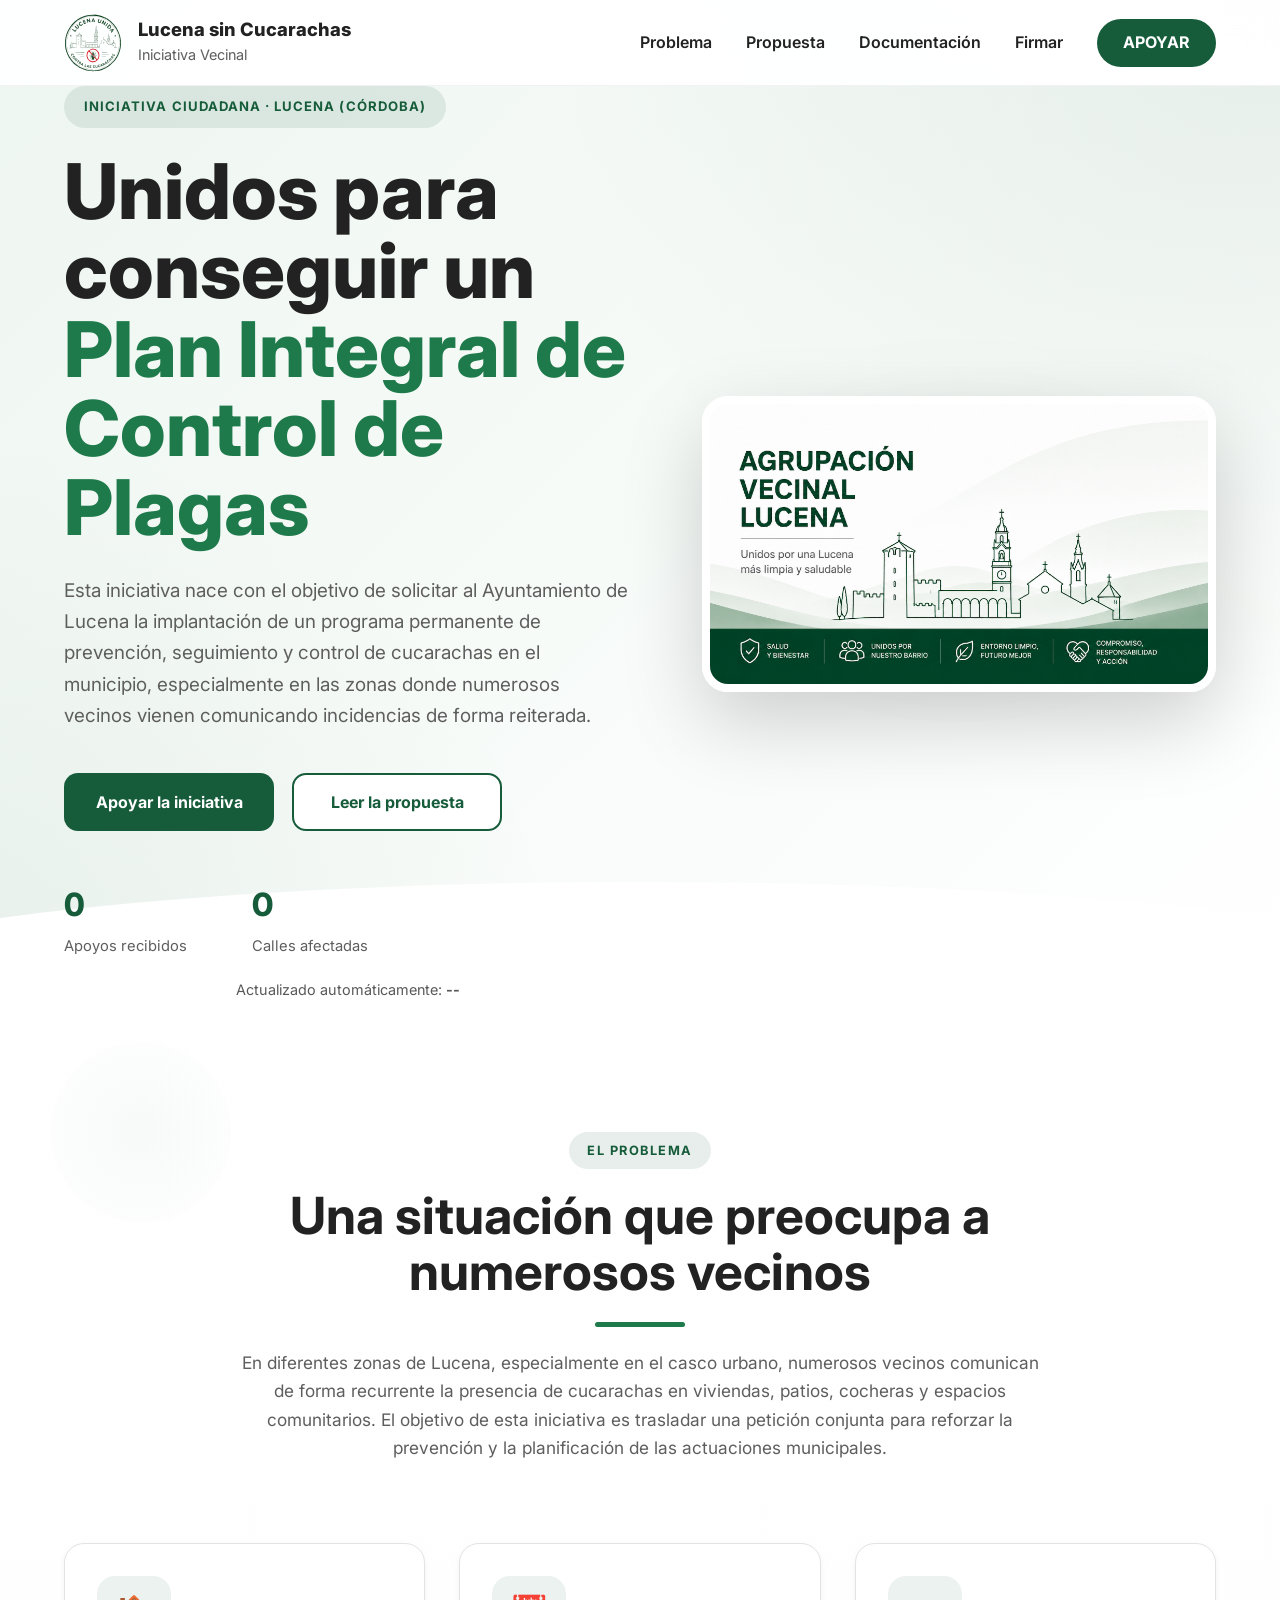
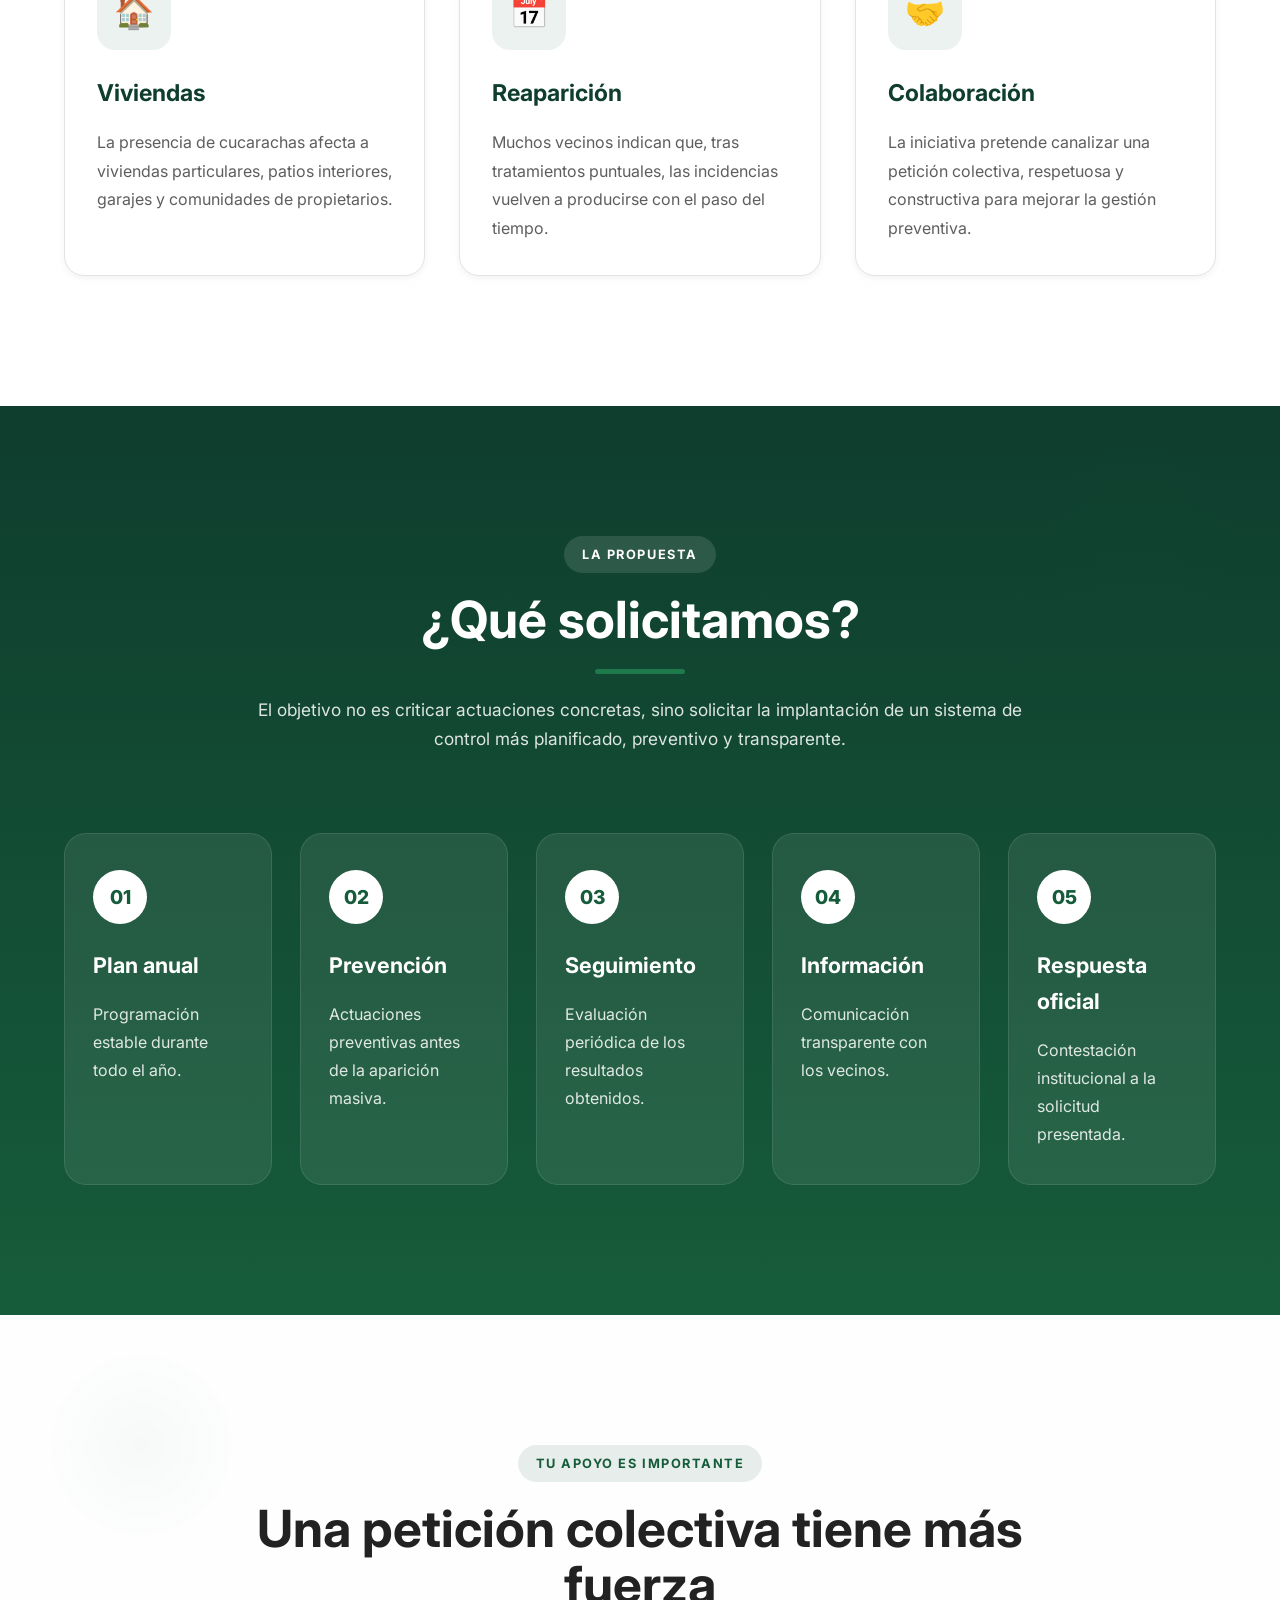
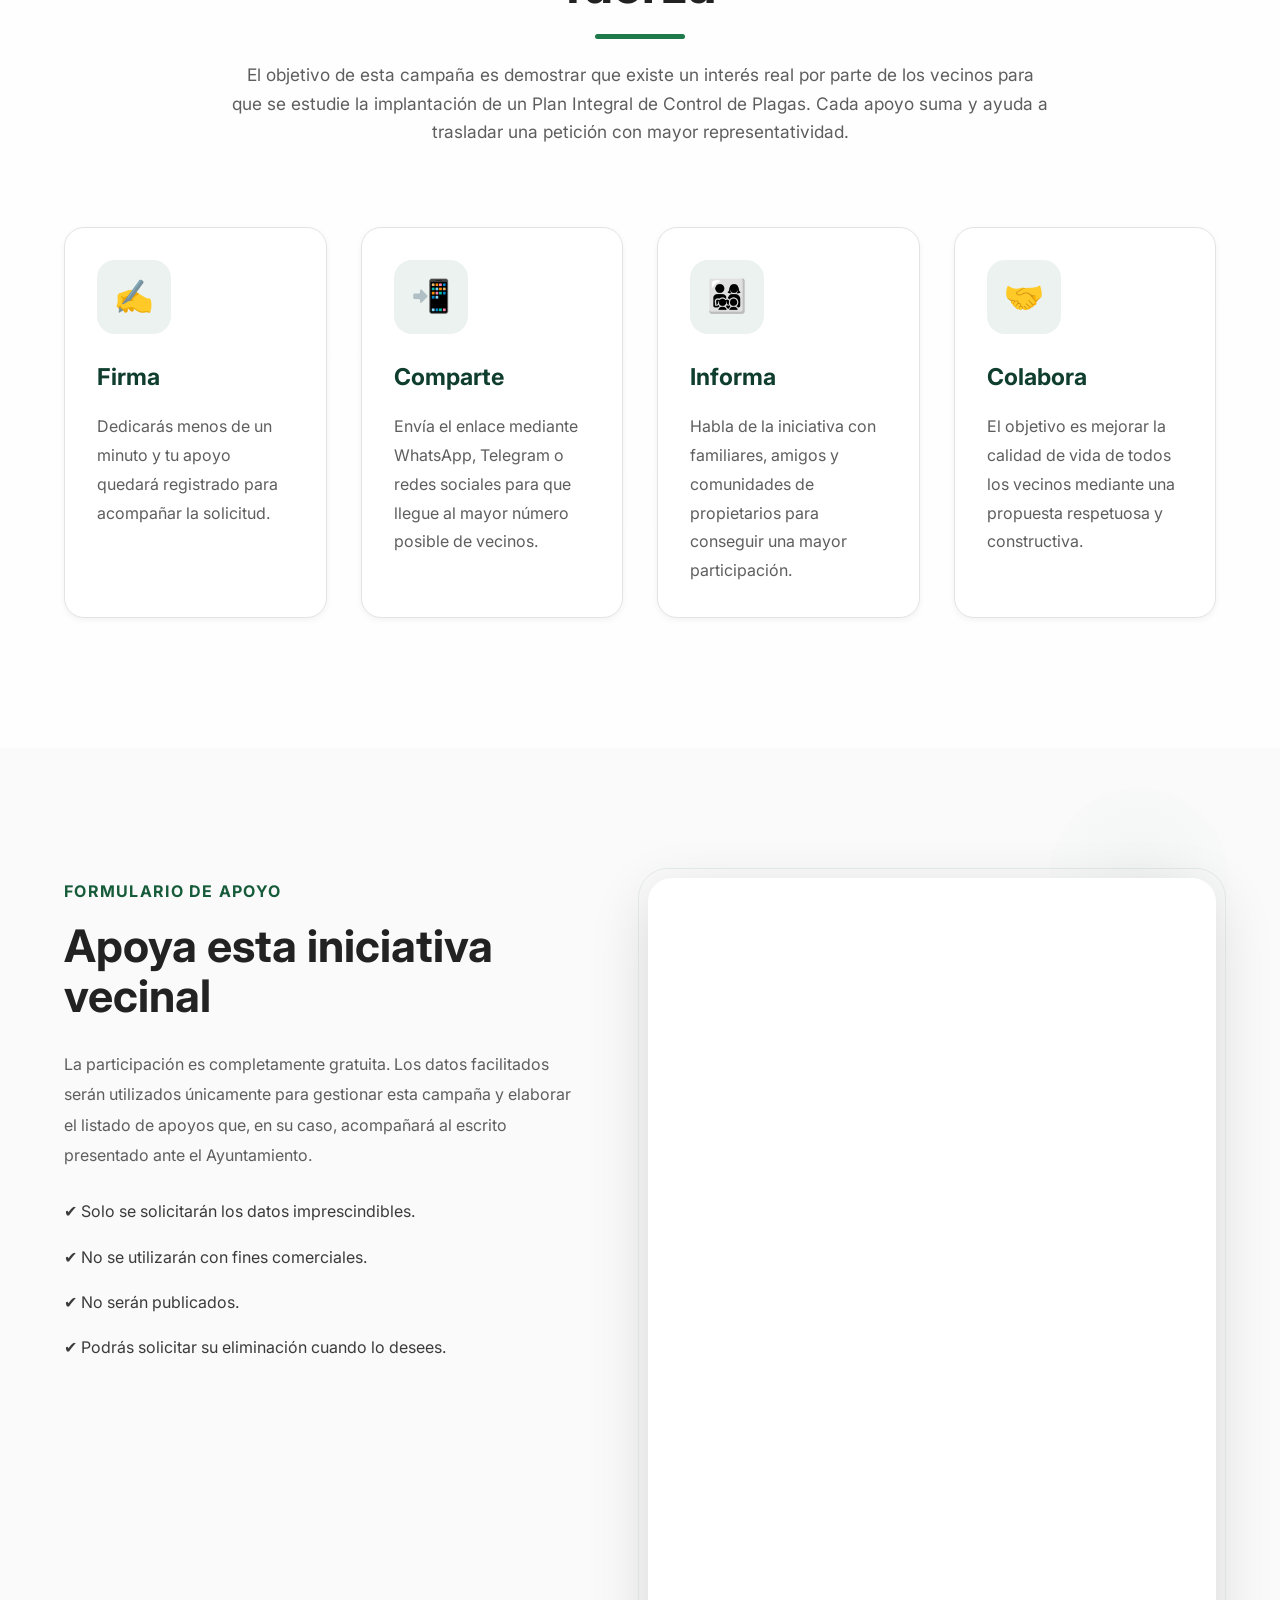
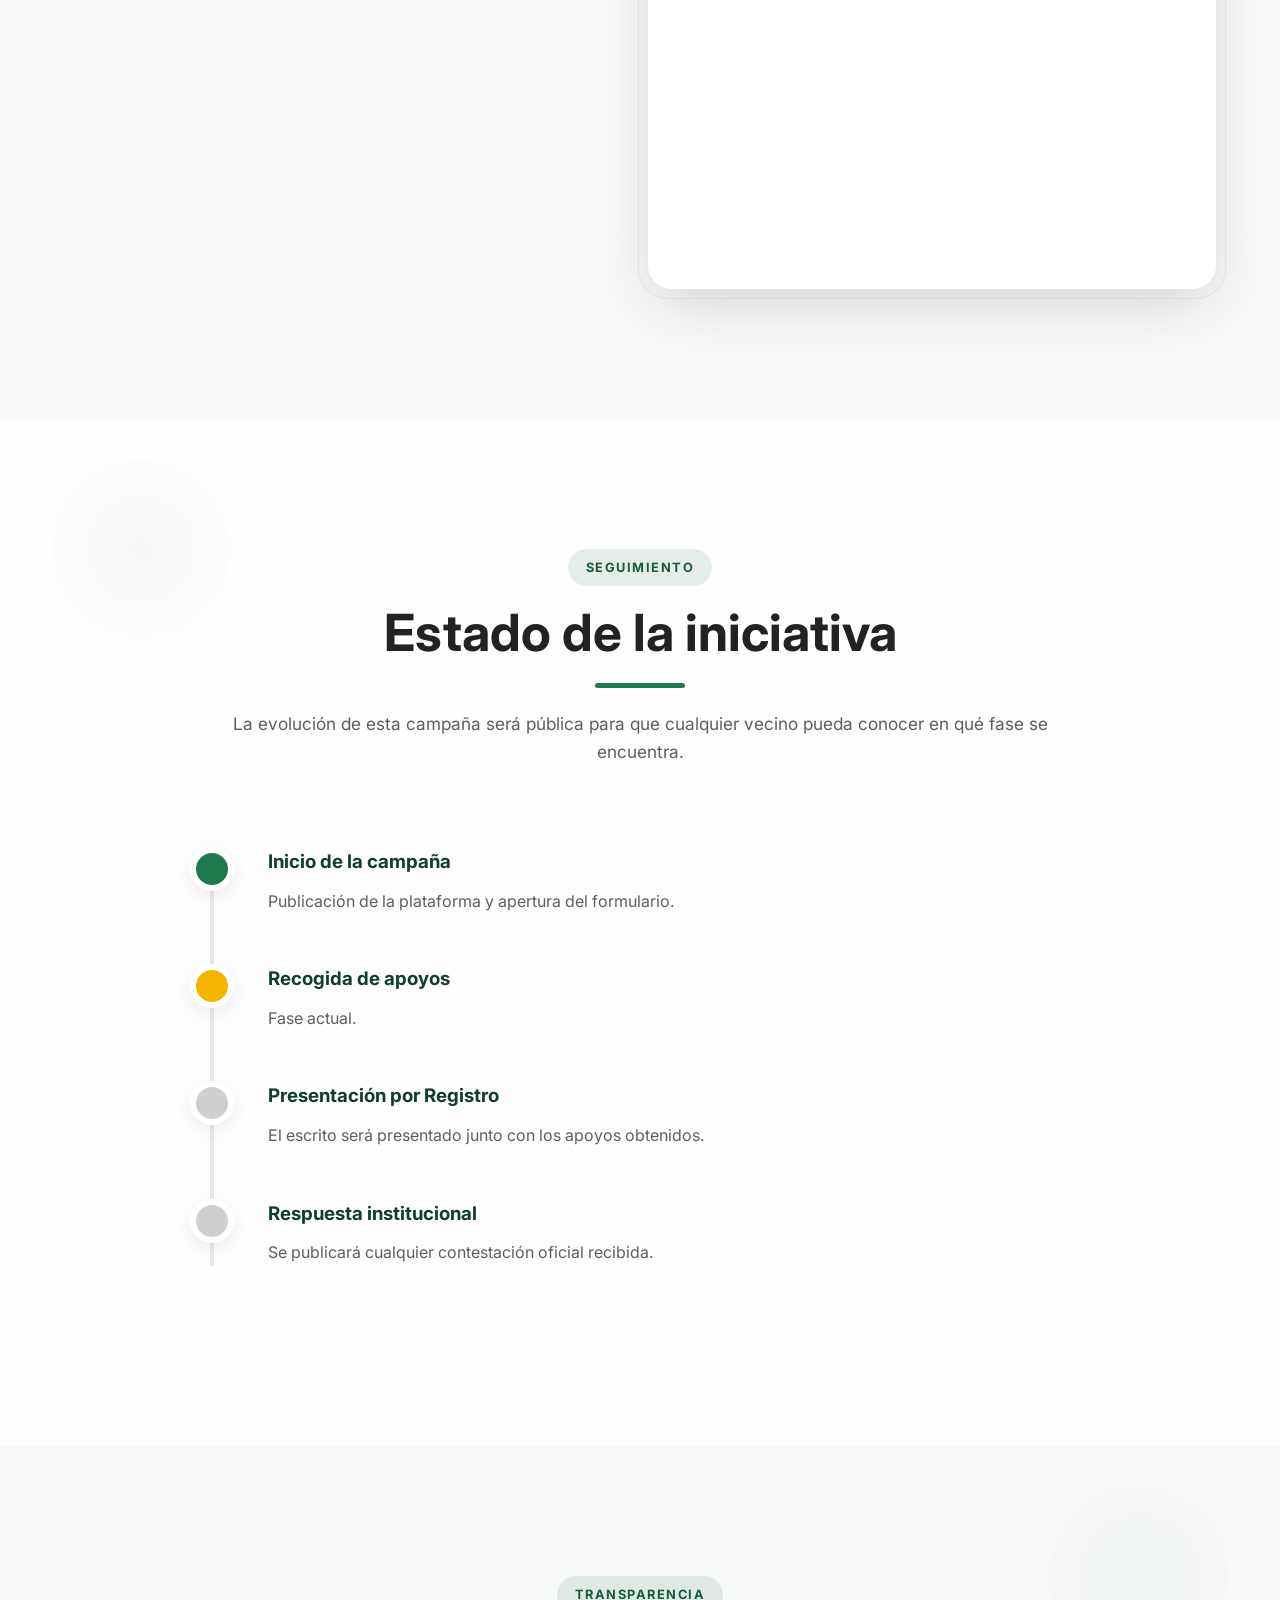
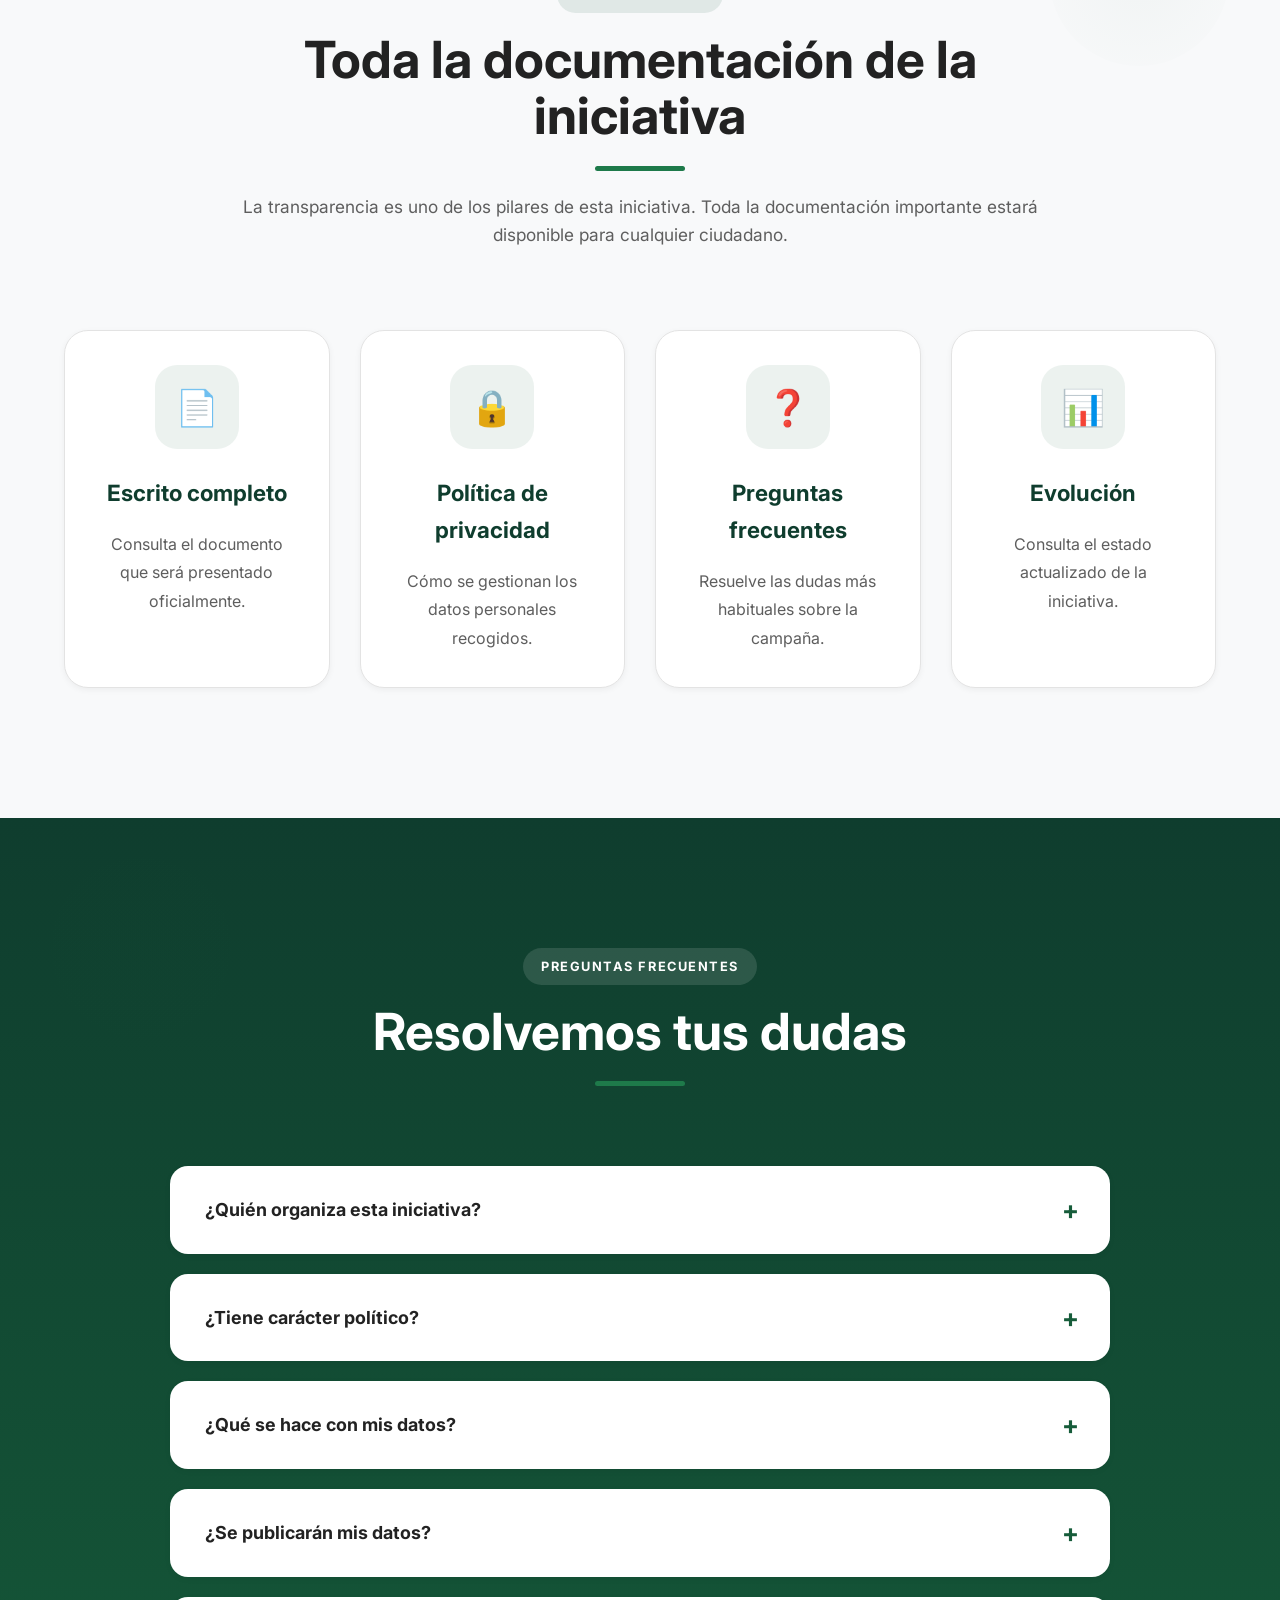
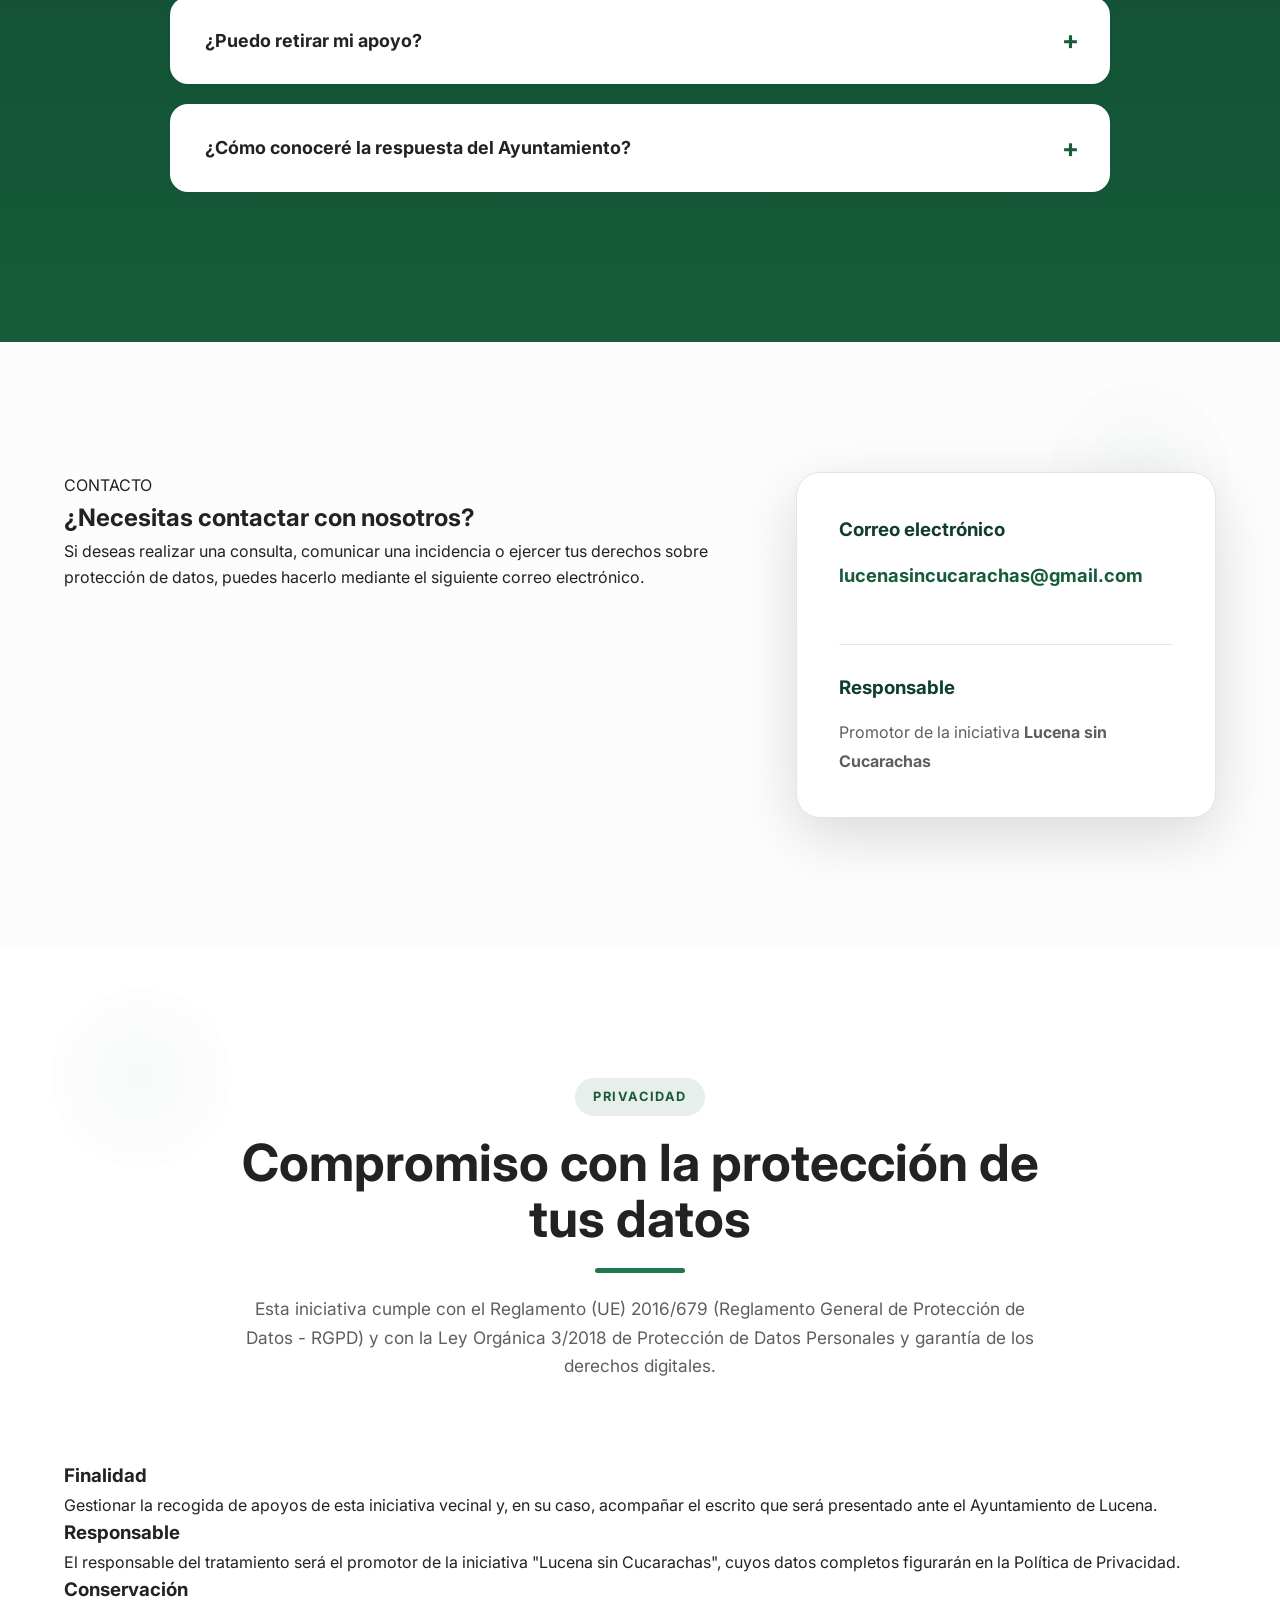
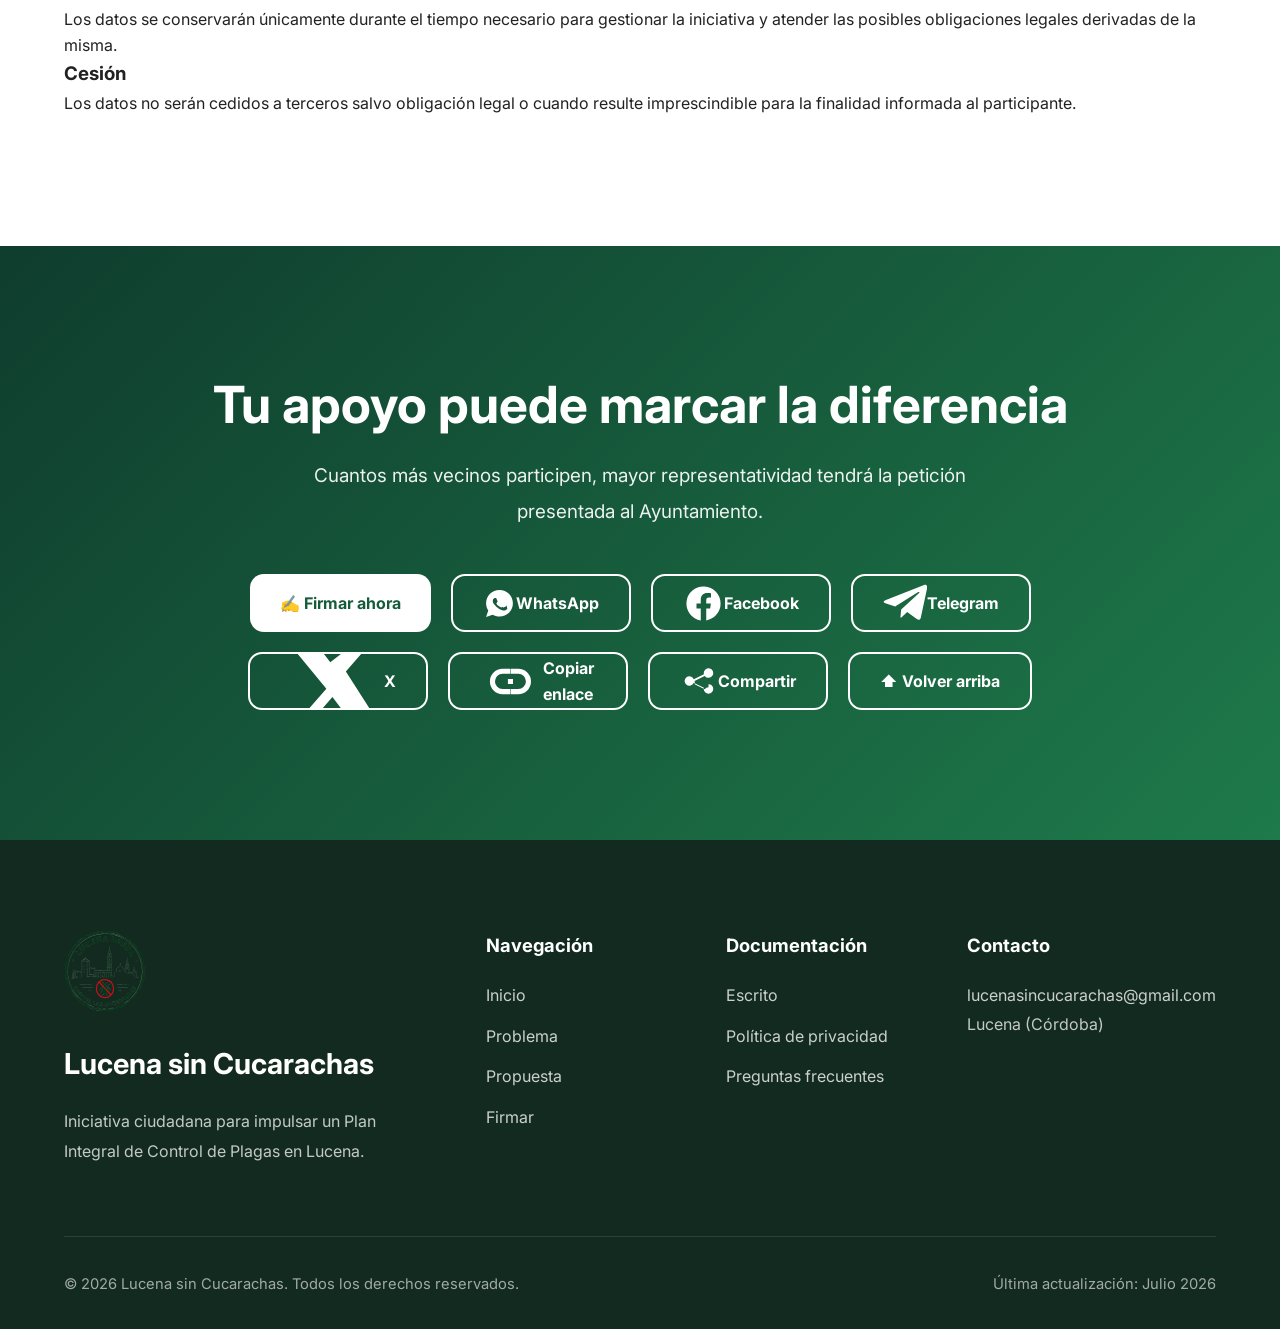
==== commit 98019d45: "nuevoscontadoreshtml" ====
--- a/index.html
+++ b/index.html
@@ -280,6 +280,14 @@
         <strong id="contador">0</strong>
 
         <span>Apoyos recibidos</span>
+
+    </article>
+
+    <article>
+
+        <strong id="calles">0</strong>
+
+        <span>Calles afectadas</span>
 
     </article>
 
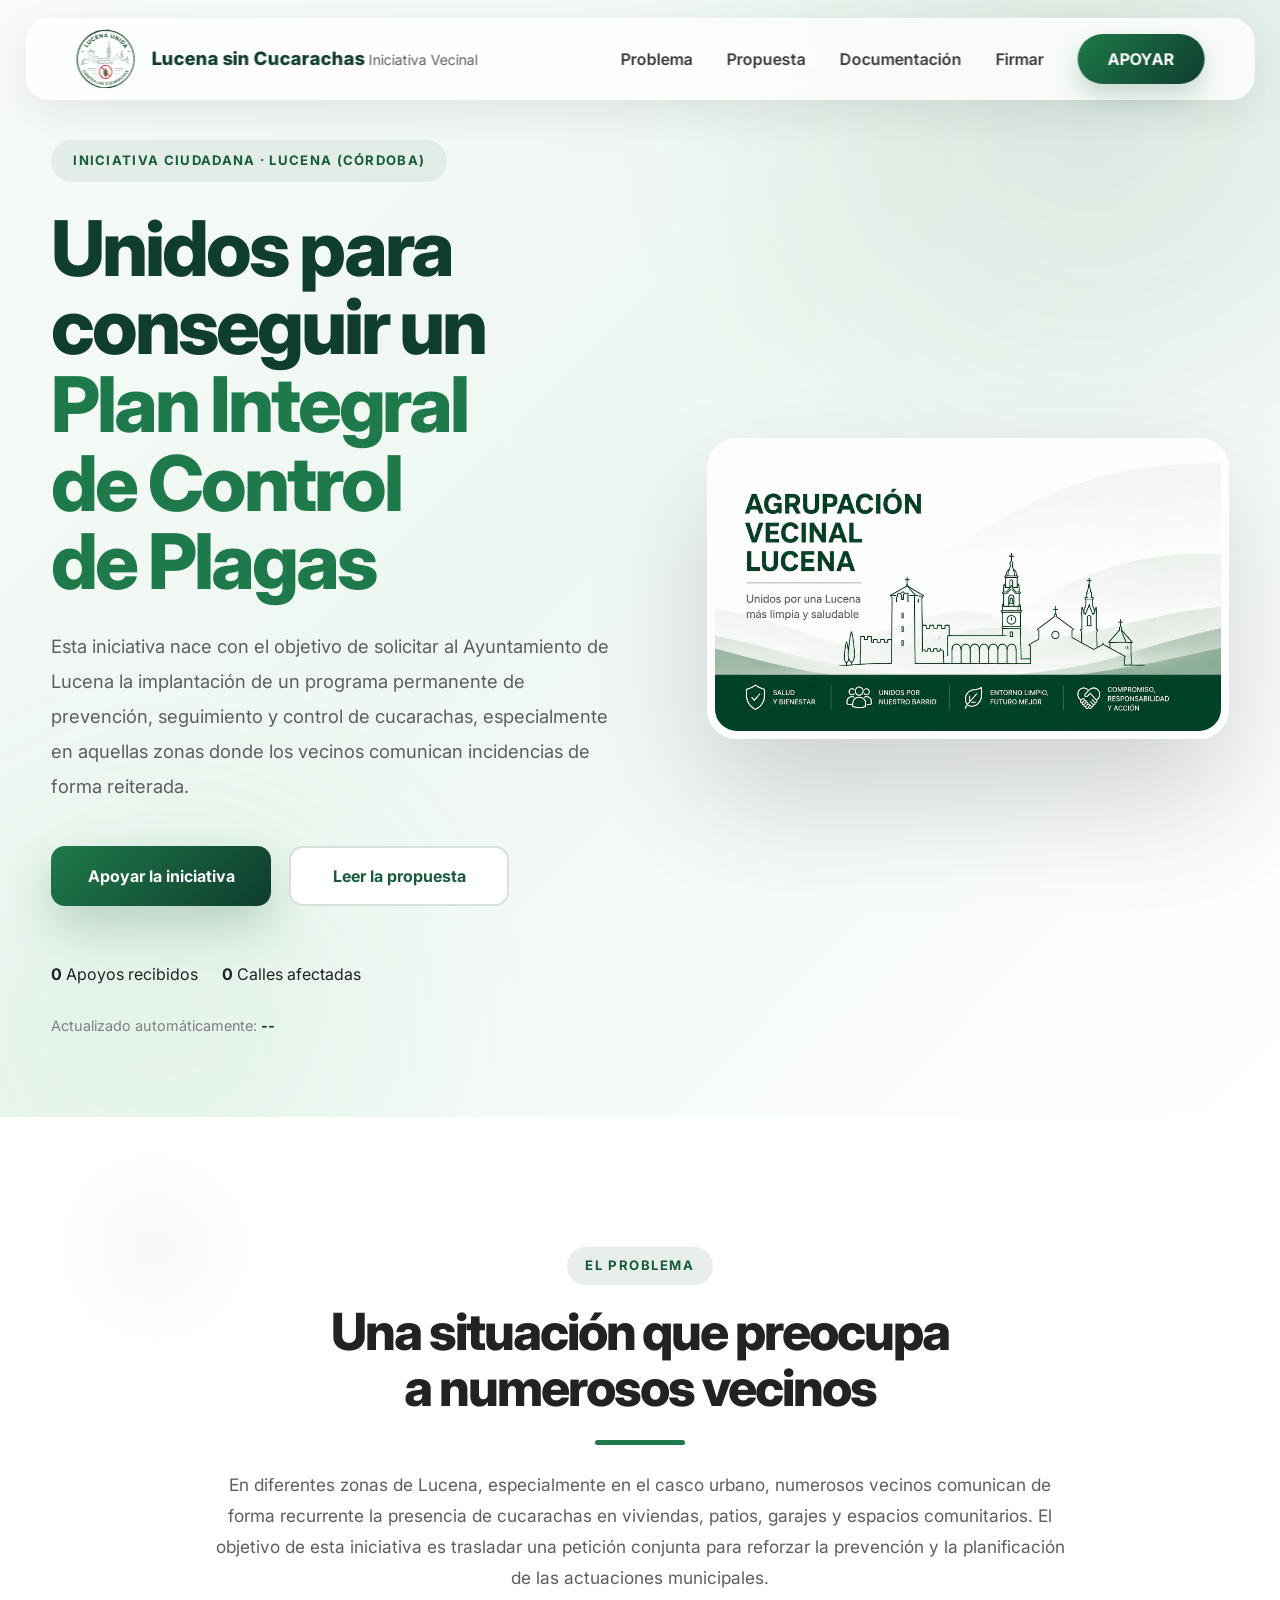
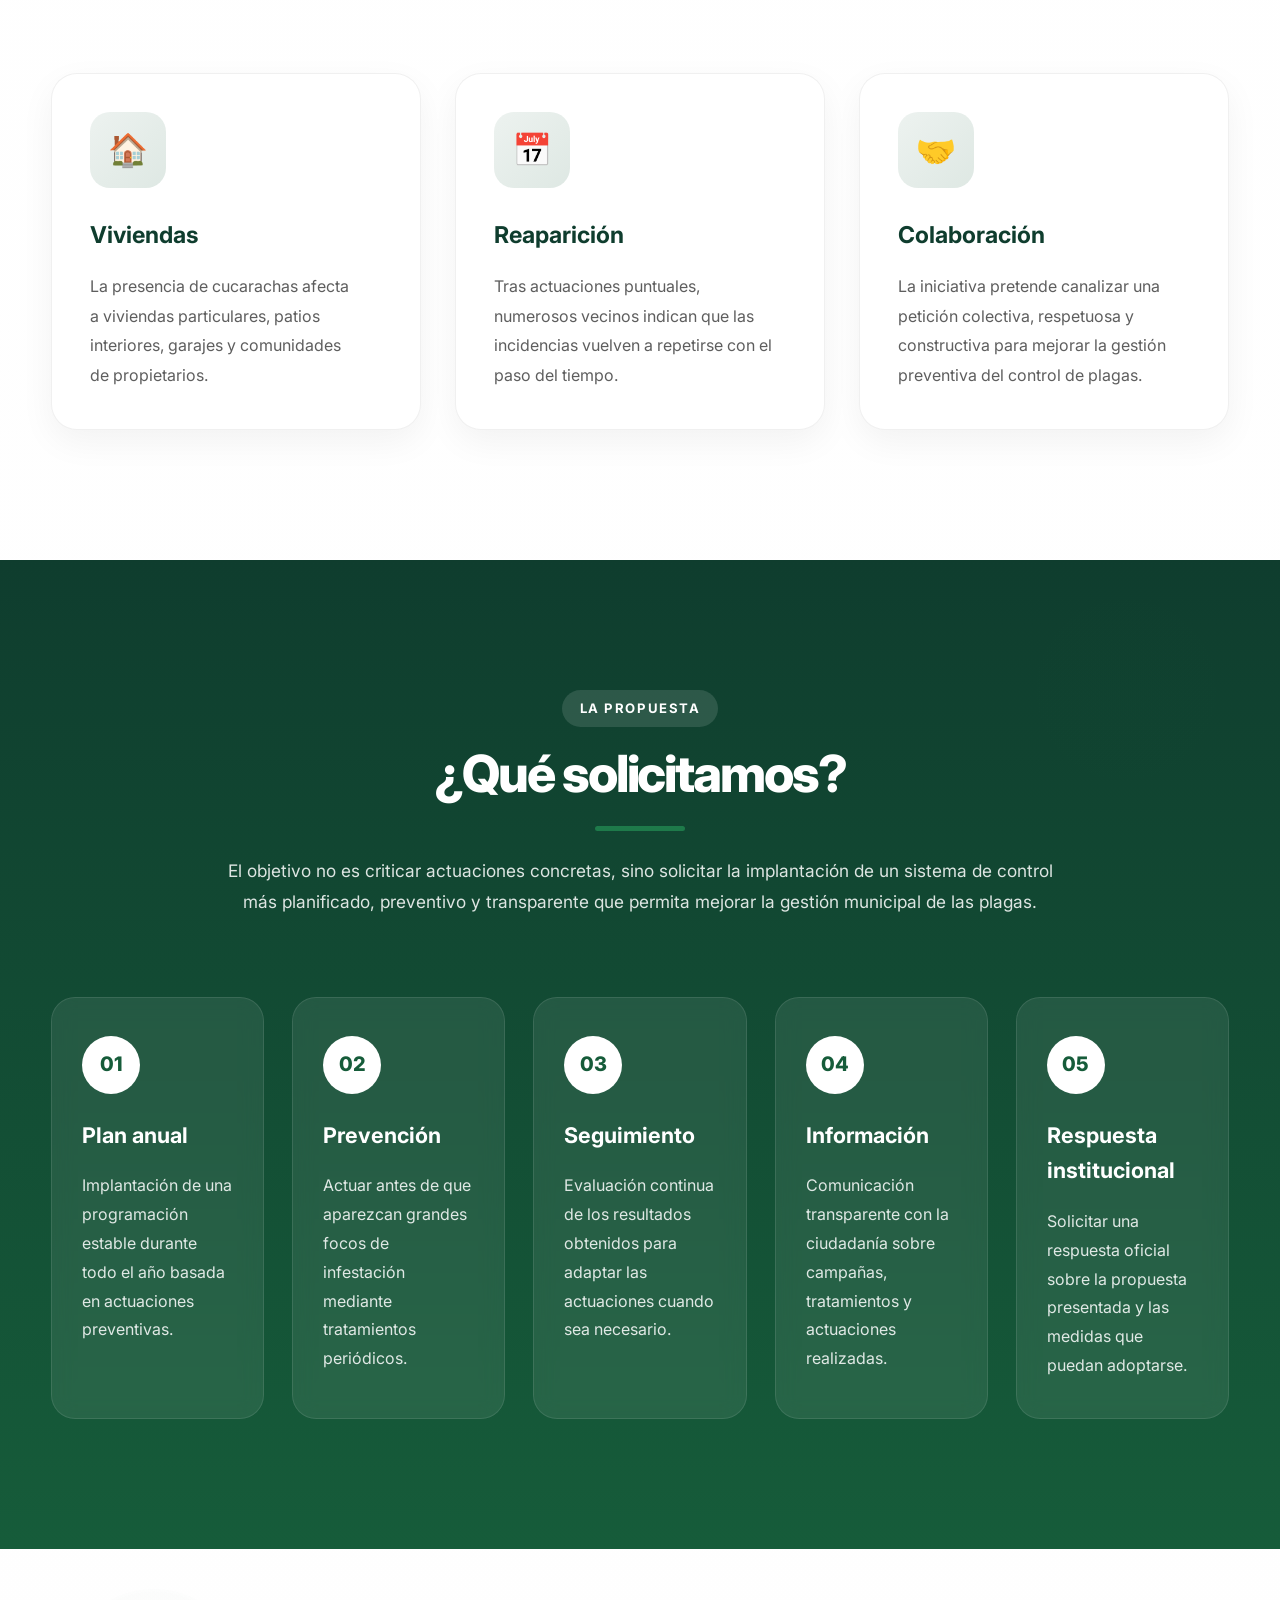
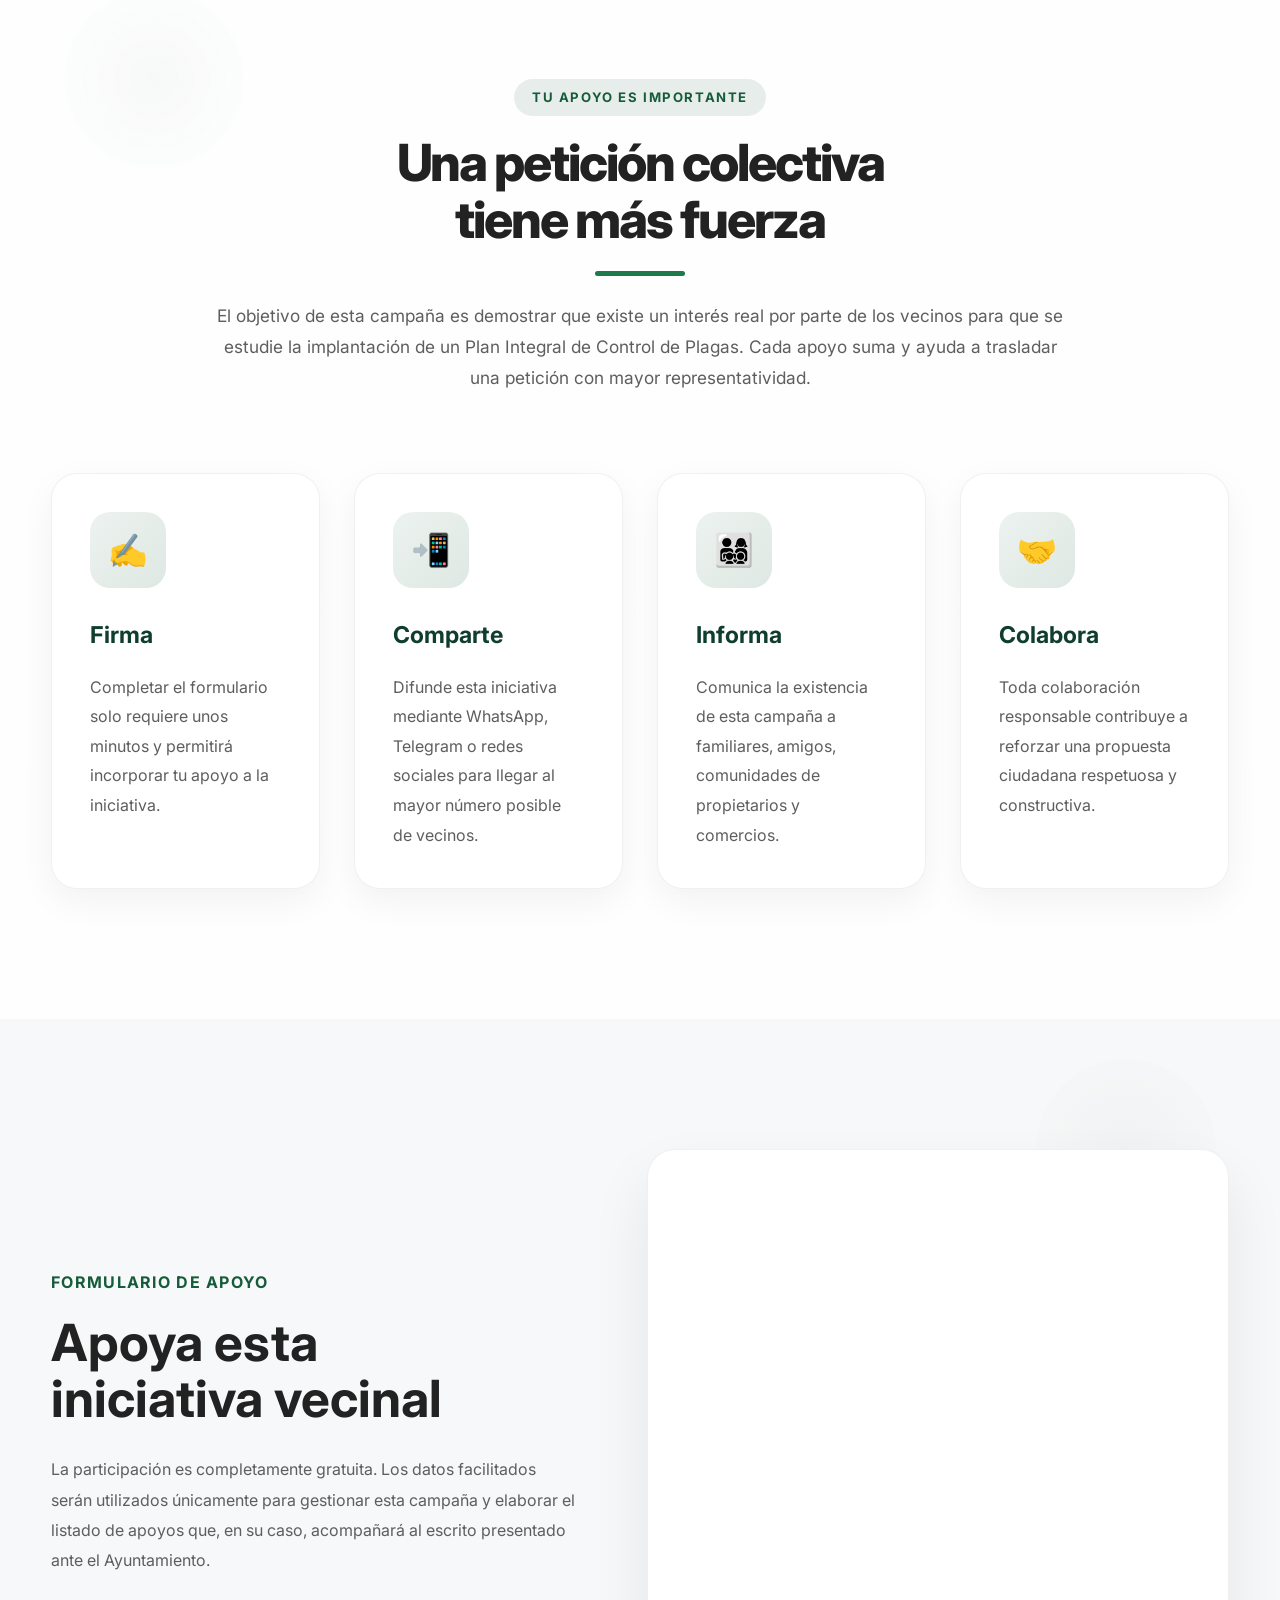
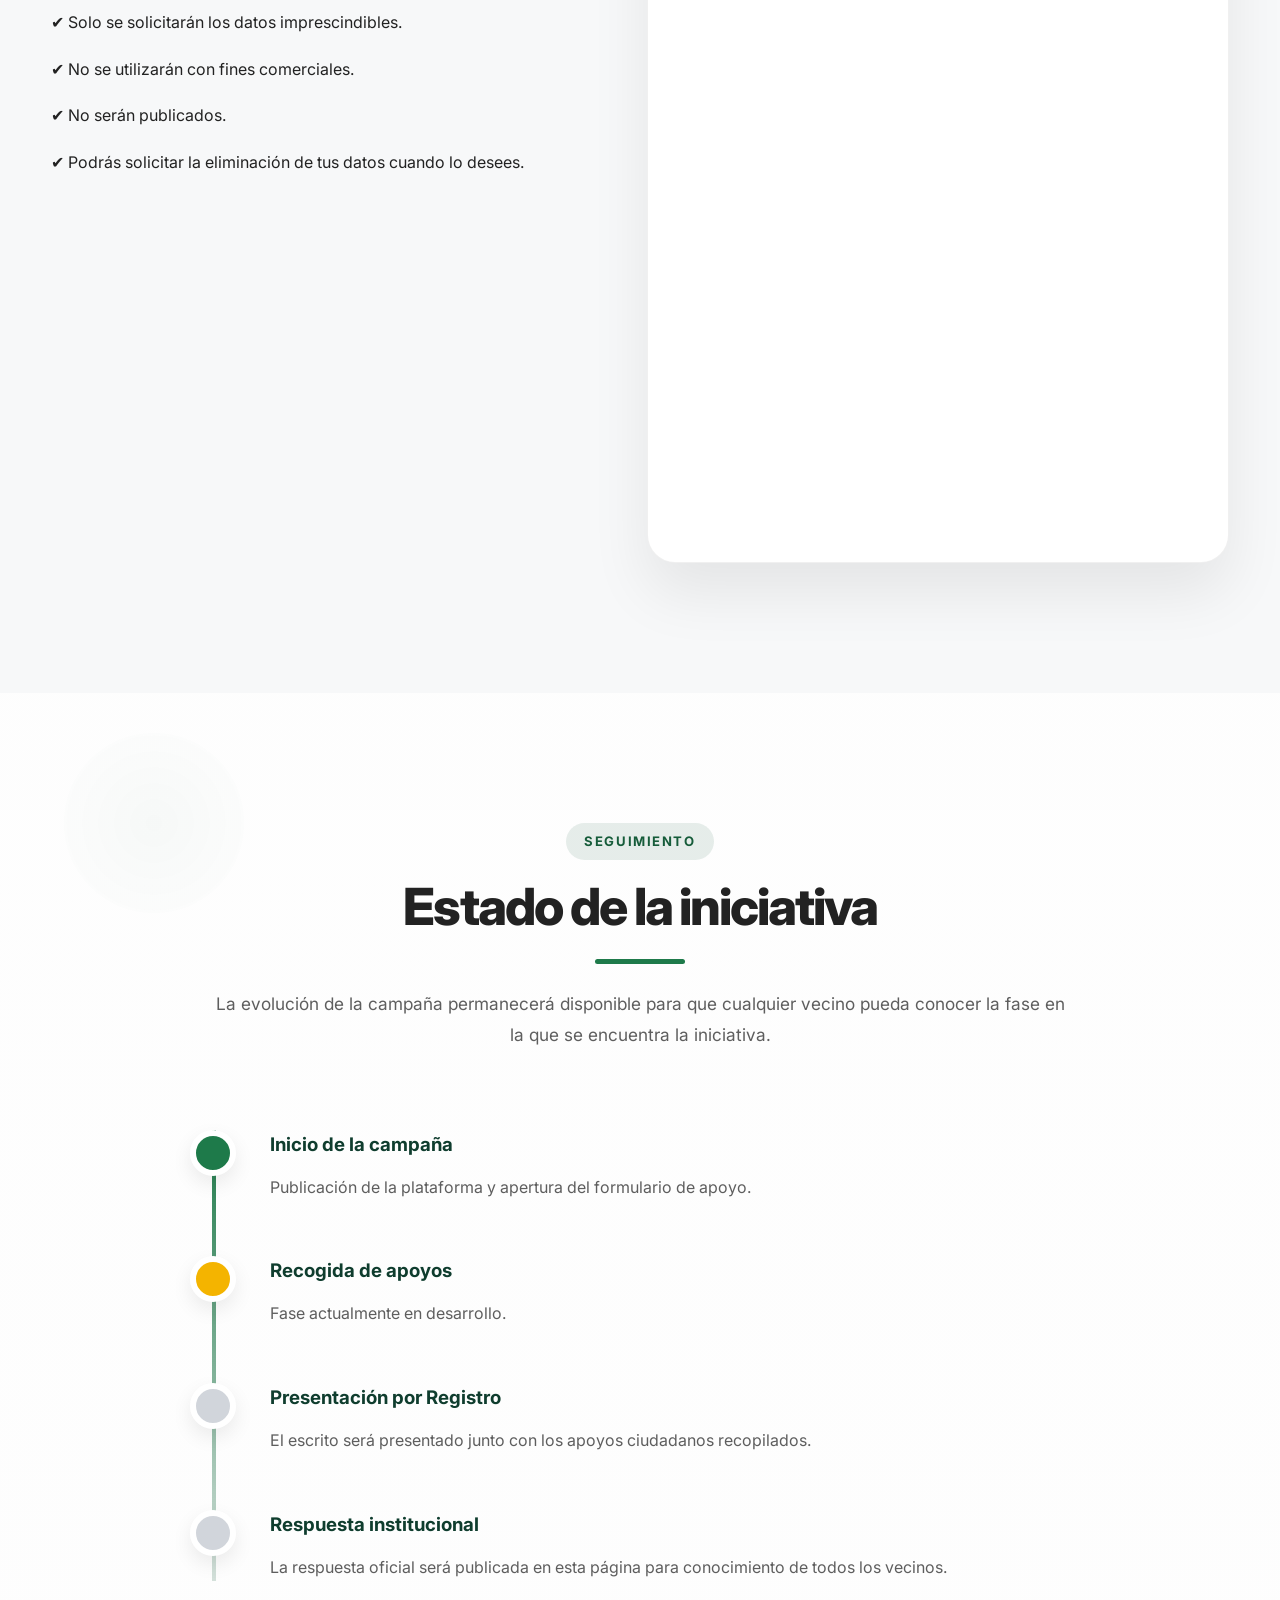
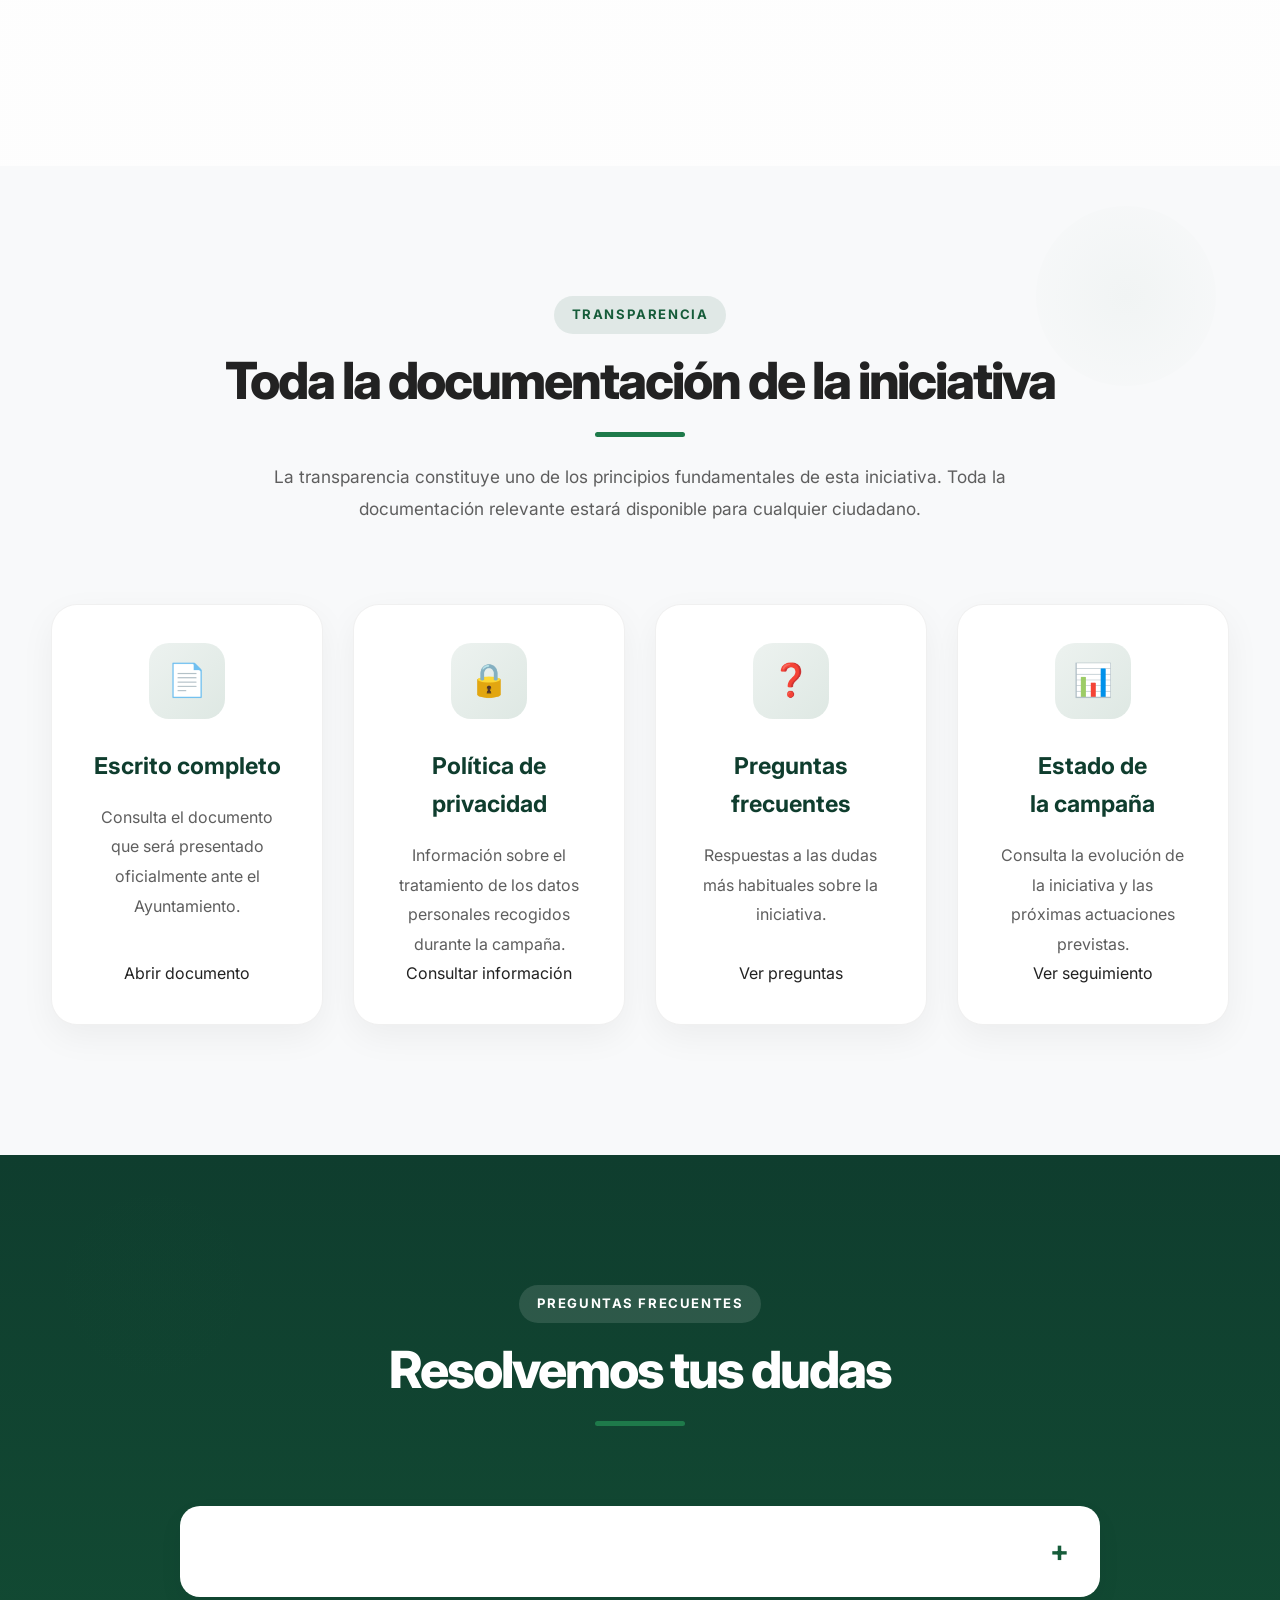
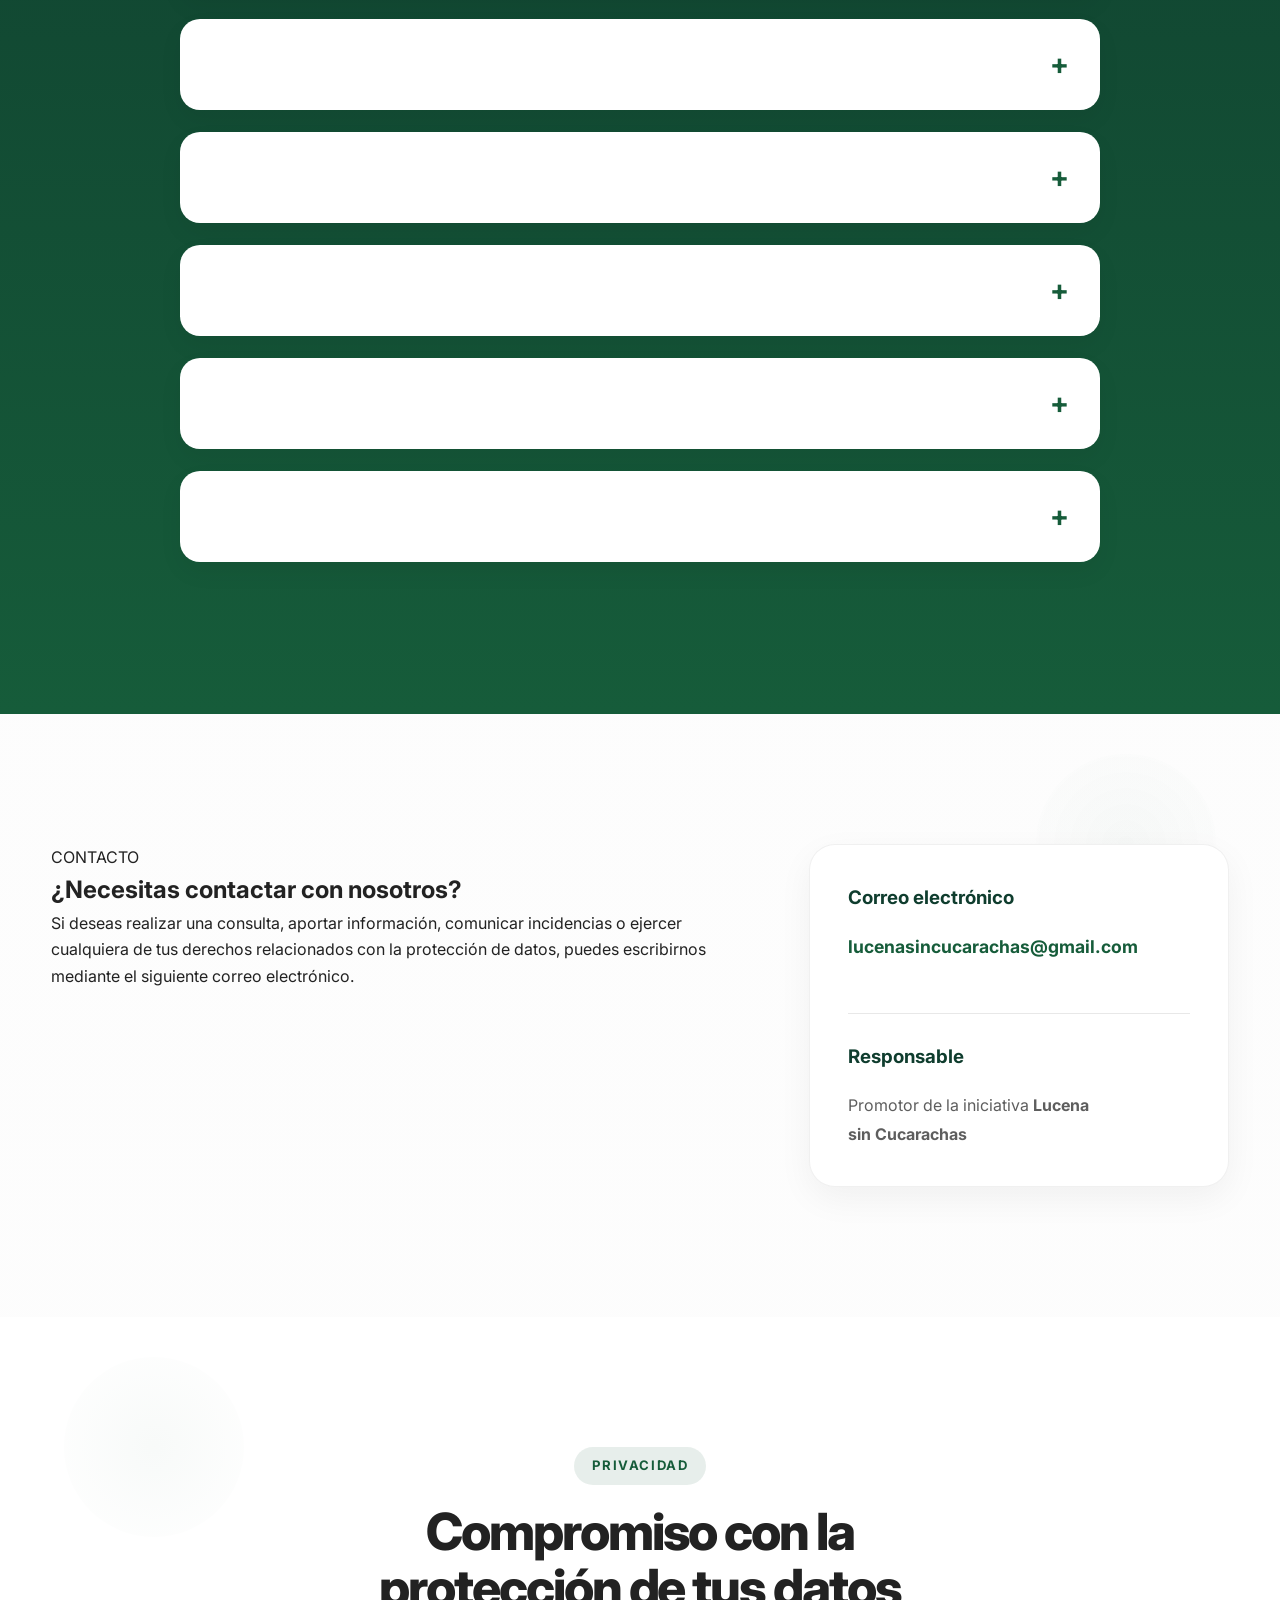
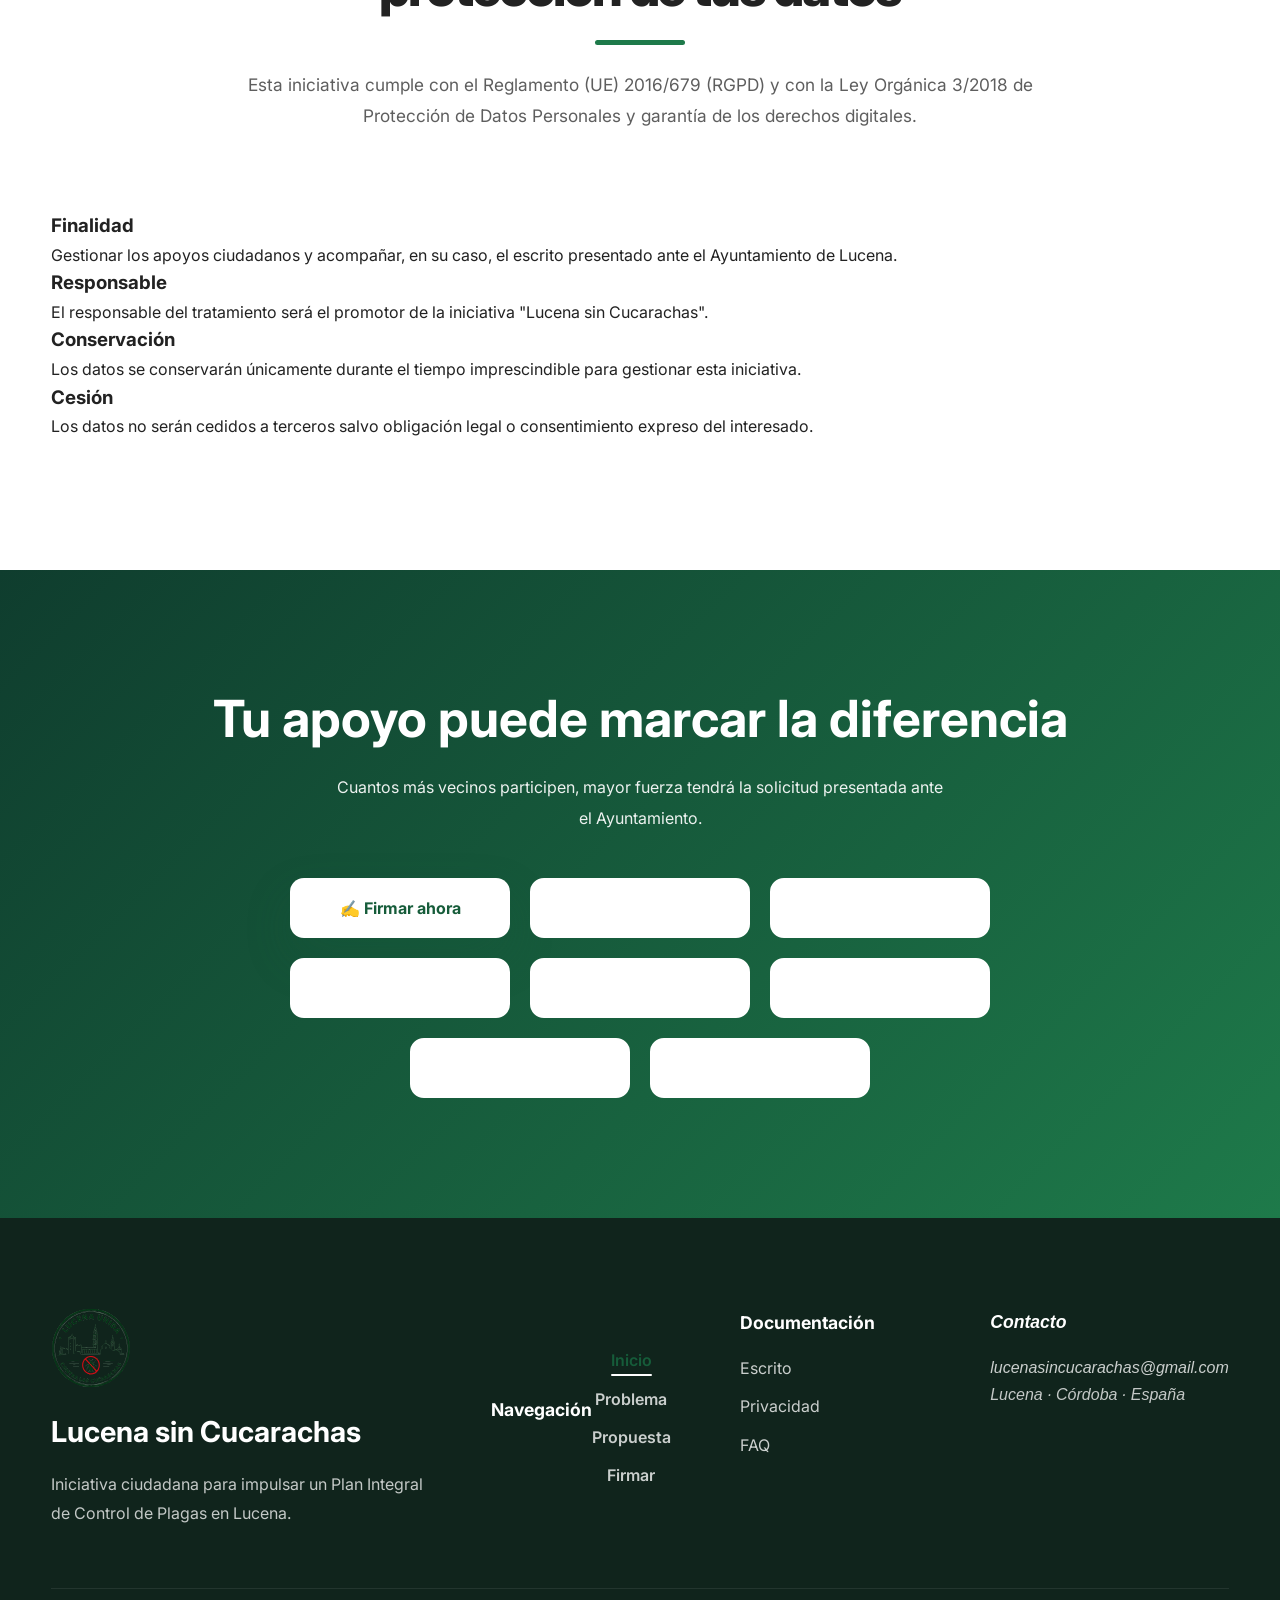
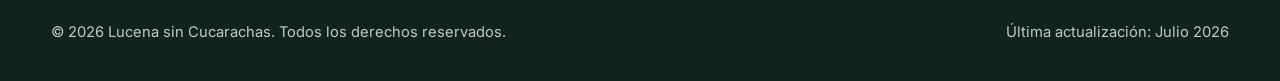
==== commit e0640f58: "050826" ====
--- a/index.html
+++ b/index.html
@@ -1,6 +1,5 @@
 <!DOCTYPE html>
 <html lang="es">
-
 
 <head>
 
@@ -22,25 +21,8 @@
     <meta name="color-scheme"
           content="light">
 
-<!-- ==========================
-     ICONOS DEL SITIO
-========================== -->
-
-<link rel="icon" href="assets/icons/favicon.ico" sizes="any">
-
-<link rel="icon"
-      type="image/png"
-      sizes="32x32"
-      href="assets/icons/favicon-32.png">
-
-<link rel="icon"
-      type="image/png"
-      sizes="16x16"
-      href="assets/icons/favicon-16.png">
-
-<link rel="apple-touch-icon"
-      sizes="180x180"
-      href="assets/icons/apple-touch-icon.png">
+    <meta name="format-detection"
+          content="telephone=no">
 
     <!-- =====================================================
          SEO
@@ -68,53 +50,76 @@
           href="https://lucenasincucarachas.github.io/lucena-sin-cucarachas/">
 
     <!-- =====================================================
-     OPEN GRAPH
-===================================================== -->
-
-<meta property="og:type" content="website">
-
-<meta property="og:title"
-      content="Lucena sin Cucarachas">
-
-<meta property="og:description"
-      content="Apoya la iniciativa vecinal para solicitar un Plan Integral de Control de Plagas en Lucena.">
-
-<meta property="og:url"
-      content="https://lucenasincucarachas.github.io/lucena-sin-cucarachas/">
-
-<meta property="og:image"
-      content="https://lucenasincucarachas.github.io/lucena-sin-cucarachas/assets/img/og.jpg">
-
-<meta property="og:image:width"
-      content="1200">
-
-<meta property="og:image:height"
-      content="630">
-
-<meta property="og:image:type"
-      content="image/jpeg">
-
-<meta property="og:site_name"
-      content="Lucena sin Cucarachas">
-
-<meta property="og:locale"
-      content="es_ES">
-
-<!-- =====================================================
-     TWITTER / X
-===================================================== -->
-
-<meta name="twitter:card"
-      content="summary_large_image">
-
-<meta name="twitter:title"
-      content="Lucena sin Cucarachas">
-
-<meta name="twitter:description"
-      content="Apoya la iniciativa vecinal para solicitar un Plan Integral de Control de Plagas en Lucena.">
-
-<meta name="twitter:image"
-      content="https://lucenasincucarachas.github.io/lucena-sin-cucarachas/assets/img/og.jpg">
+         OPEN GRAPH
+    ====================================================== -->
+
+    <meta property="og:type"
+          content="website">
+
+    <meta property="og:locale"
+          content="es_ES">
+
+    <meta property="og:site_name"
+          content="Lucena sin Cucarachas">
+
+    <meta property="og:title"
+          content="Lucena sin Cucarachas">
+
+    <meta property="og:description"
+          content="Apoya la iniciativa vecinal para solicitar un Plan Integral de Control de Plagas en Lucena.">
+
+    <meta property="og:url"
+          content="https://lucenasincucarachas.github.io/lucena-sin-cucarachas/">
+
+    <meta property="og:image"
+          content="https://lucenasincucarachas.github.io/lucena-sin-cucarachas/assets/img/og.jpg">
+
+    <meta property="og:image:width"
+          content="1200">
+
+    <meta property="og:image:height"
+          content="630">
+
+    <meta property="og:image:type"
+          content="image/jpeg">
+
+    <!-- =====================================================
+         TWITTER / X
+    ====================================================== -->
+
+    <meta name="twitter:card"
+          content="summary_large_image">
+
+    <meta name="twitter:title"
+          content="Lucena sin Cucarachas">
+
+    <meta name="twitter:description"
+          content="Apoya la iniciativa vecinal para solicitar un Plan Integral de Control de Plagas en Lucena.">
+
+    <meta name="twitter:image"
+          content="https://lucenasincucarachas.github.io/lucena-sin-cucarachas/assets/img/og.jpg">
+
+    <!-- =====================================================
+         FAVICON
+    ====================================================== -->
+
+    <link rel="icon"
+          href="assets/icons/favicon.ico"
+          sizes="any">
+
+    <link rel="icon"
+          type="image/png"
+          sizes="32x32"
+          href="assets/icons/favicon-32.png">
+
+    <link rel="icon"
+          type="image/png"
+          sizes="16x16"
+          href="assets/icons/favicon-16.png">
+
+    <link rel="apple-touch-icon"
+          sizes="180x180"
+          href="assets/icons/apple-touch-icon.png">
 
     <!-- =====================================================
          GOOGLE FONTS
@@ -143,6 +148,21 @@
     <link rel="stylesheet"
           href="css/responsive.css">
 
+    <!-- =====================================================
+         DATOS ESTRUCTURADOS
+    ====================================================== -->
+
+    <script type="application/ld+json">
+{
+  "@context":"https://schema.org",
+  "@type":"WebSite",
+  "name":"Lucena sin Cucarachas",
+  "url":"https://lucenasincucarachas.github.io/lucena-sin-cucarachas/",
+  "inLanguage":"es",
+  "description":"Iniciativa ciudadana para solicitar un Plan Integral de Control de Plagas en Lucena."
+}
+</script>
+
 </head>
 
 <body>
@@ -159,10 +179,16 @@
     <div class="contenedor">
 
         <a href="#inicio"
-           class="logo">
-
-            <img src="assets/logo/logo.svg"
-                 alt="Logotipo Lucena sin Cucarachas">
+           class="logo"
+           aria-label="Ir al inicio">
+
+            <img
+                src="assets/logo/logo.svg"
+                alt="Logotipo de Lucena sin Cucarachas"
+                width="64"
+                height="64"
+                loading="eager"
+                decoding="async">
 
             <div>
 
@@ -184,14 +210,18 @@
 
         <button
             class="menu-movil"
-            aria-label="Abrir menú"
+            type="button"
+            aria-label="Abrir menú principal"
+            aria-controls="menu-principal"
             aria-expanded="false">
 
             ☰
 
         </button>
 
-        <nav aria-label="Menú principal">
+        <nav
+            id="menu-principal"
+            aria-label="Menú principal">
 
             <ul>
 
@@ -205,8 +235,9 @@
 
                 <li>
 
-                    <a class="boton-menu"
-                       href="#firmar">
+                    <a
+                        href="#firmar"
+                        class="boton-menu">
 
                         APOYAR
 
@@ -223,13 +254,23 @@
 </header>
 
 <main id="contenido">
+<!-- =====================================================
+     HERO
+===================================================== -->
 
 <section id="inicio"
-         class="hero">
-
-    <div class="hero-fondo"></div>
+         class="hero"
+         aria-labelledby="hero-titulo">
+
+    <div class="hero-fondo"
+         aria-hidden="true"></div>
 
     <div class="contenedor hero-grid">
+
+        <!-- ==========================================
+             CONTENIDO
+        ========================================== -->
+
         <div class="hero-contenido">
 
             <span class="hero-etiqueta">
@@ -238,22 +279,31 @@
 
             </span>
 
-            <h1>
+            <h1 id="hero-titulo">
 
                 Unidos para conseguir un
-                <span>Plan Integral de Control de Plagas</span>
+
+                <span>
+
+                    Plan Integral de Control de Plagas
+
+                </span>
 
             </h1>
 
             <p class="hero-descripcion">
 
-                Esta iniciativa nace con el objetivo de solicitar al Ayuntamiento de
-                Lucena la implantación de un programa permanente de prevención,
-                seguimiento y control de cucarachas en el municipio, especialmente
-                en las zonas donde numerosos vecinos vienen comunicando incidencias
-                de forma reiterada.
+                Esta iniciativa nace con el objetivo de solicitar al
+                Ayuntamiento de Lucena la implantación de un programa
+                permanente de prevención, seguimiento y control de
+                cucarachas, especialmente en aquellas zonas donde los
+                vecinos comunican incidencias de forma reiterada.
 
             </p>
+
+            <!-- ======================================
+                 BOTONES
+            ======================================= -->
 
             <div class="hero-botones">
 
@@ -273,42 +323,77 @@
 
             </div>
 
-            <div class="hero-datos">
-
-    <article>
-
-        <strong id="contador">0</strong>
-
-        <span>Apoyos recibidos</span>
-
-    </article>
-
-    <article>
-
-        <strong id="calles">0</strong>
-
-        <span>Calles afectadas</span>
-
-    </article>
-
-</div>
-
-<p class="contador-actualizado">
-
-    Actualizado automáticamente:
-
-    <strong id="actualizacion">--</strong>
-
-</p>
+            <!-- ======================================
+                 ESTADÍSTICAS
+            ======================================= -->
+
+            <div class="hero-datos"
+                 aria-label="Datos de la campaña">
+
+                <article class="hero-stat">
+
+                    <strong id="contador">
+
+                        0
+
+                    </strong>
+
+                    <span>
+
+                        Apoyos recibidos
+
+                    </span>
+
+                </article>
+
+                <article class="hero-stat">
+
+                    <strong id="calles">
+
+                        0
+
+                    </strong>
+
+                    <span>
+
+                        Calles afectadas
+
+                    </span>
+
+                </article>
+
+            </div>
+
+            <p class="contador-actualizado">
+
+                Actualizado automáticamente:
+
+                <strong id="actualizacion">
+
+                    --
+
+                </strong>
+
+            </p>
 
         </div>
 
-        <div class="hero-imagen">
-
-            <img src="assets/img/hero.webp"
-                 alt="Skyline de Lucena">
-
-        </div>
+        <!-- ==========================================
+             IMAGEN
+        ========================================== -->
+
+        <figure class="hero-imagen">
+
+            <img
+                src="assets/img/hero.webp"
+        	alt="Vista panorámica de Lucena"
+	        width="700"
+        	height="700"
+	        loading="eager"
+        	fetchpriority="high"
+	        decoding="async">
+
+        </figure>
 
     </div>
 
@@ -319,7 +404,8 @@
 ===================================================== -->
 
 <section id="problema"
-         class="seccion">
+         class="seccion"
+         aria-labelledby="problema-titulo">
 
     <div class="contenedor">
 
@@ -331,7 +417,7 @@
 
             </span>
 
-            <h2>
+            <h2 id="problema-titulo">
 
                 Una situación que preocupa a numerosos vecinos
 
@@ -339,11 +425,12 @@
 
             <p>
 
-                En diferentes zonas de Lucena, especialmente en el casco urbano,
-                numerosos vecinos comunican de forma recurrente la presencia de
-                cucarachas en viviendas, patios, cocheras y espacios comunitarios.
-                El objetivo de esta iniciativa es trasladar una petición conjunta
-                para reforzar la prevención y la planificación de las actuaciones
+                En diferentes zonas de Lucena, especialmente en el casco
+                urbano, numerosos vecinos comunican de forma recurrente la
+                presencia de cucarachas en viviendas, patios, garajes y
+                espacios comunitarios. El objetivo de esta iniciativa es
+                trasladar una petición conjunta para reforzar la
+                prevención y la planificación de las actuaciones
                 municipales.
 
             </p>
@@ -354,7 +441,8 @@
 
             <article class="card">
 
-                <div class="card-icono">
+                <div class="card-icono"
+                     aria-hidden="true">
 
                     🏠
 
@@ -368,8 +456,9 @@
 
                 <p>
 
-                    La presencia de cucarachas afecta a viviendas particulares,
-                    patios interiores, garajes y comunidades de propietarios.
+                    La presencia de cucarachas afecta a viviendas
+                    particulares, patios interiores, garajes y
+                    comunidades de propietarios.
 
                 </p>
 
@@ -377,7 +466,8 @@
 
             <article class="card">
 
-                <div class="card-icono">
+                <div class="card-icono"
+                     aria-hidden="true">
 
                     📅
 
@@ -391,8 +481,9 @@
 
                 <p>
 
-                    Muchos vecinos indican que, tras tratamientos puntuales,
-                    las incidencias vuelven a producirse con el paso del tiempo.
+                    Tras actuaciones puntuales, numerosos vecinos indican
+                    que las incidencias vuelven a repetirse con el paso
+                    del tiempo.
 
                 </p>
 
@@ -400,7 +491,8 @@
 
             <article class="card">
 
-                <div class="card-icono">
+                <div class="card-icono"
+                     aria-hidden="true">
 
                     🤝
 
@@ -414,8 +506,9 @@
 
                 <p>
 
-                    La iniciativa pretende canalizar una petición colectiva,
-                    respetuosa y constructiva para mejorar la gestión preventiva.
+                    La iniciativa pretende canalizar una petición
+                    colectiva, respetuosa y constructiva para mejorar la
+                    gestión preventiva del control de plagas.
 
                 </p>
 
@@ -426,13 +519,13 @@
     </div>
 
 </section>
-
 <!-- =====================================================
      LA PROPUESTA
 ===================================================== -->
 
 <section id="propuesta"
-         class="seccion seccion-verde">
+         class="seccion seccion-verde"
+         aria-labelledby="propuesta-titulo">
 
     <div class="contenedor">
 
@@ -444,7 +537,7 @@
 
             </span>
 
-            <h2>
+            <h2 id="propuesta-titulo">
 
                 ¿Qué solicitamos?
 
@@ -452,9 +545,10 @@
 
             <p>
 
-                El objetivo no es criticar actuaciones concretas, sino solicitar
-                la implantación de un sistema de control más planificado,
-                preventivo y transparente.
+                El objetivo no es criticar actuaciones concretas, sino
+                solicitar la implantación de un sistema de control más
+                planificado, preventivo y transparente que permita
+                mejorar la gestión municipal de las plagas.
 
             </p>
 
@@ -464,7 +558,11 @@
 
             <article>
 
-                <span>01</span>
+                <span aria-hidden="true">
+
+                    01
+
+                </span>
 
                 <h3>
 
@@ -474,7 +572,8 @@
 
                 <p>
 
-                    Programación estable durante todo el año.
+                    Implantación de una programación estable durante
+                    todo el año basada en actuaciones preventivas.
 
                 </p>
 
@@ -482,7 +581,11 @@
 
             <article>
 
-                <span>02</span>
+                <span aria-hidden="true">
+
+                    02
+
+                </span>
 
                 <h3>
 
@@ -492,7 +595,8 @@
 
                 <p>
 
-                    Actuaciones preventivas antes de la aparición masiva.
+                    Actuar antes de que aparezcan grandes focos de
+                    infestación mediante tratamientos periódicos.
 
                 </p>
 
@@ -500,7 +604,11 @@
 
             <article>
 
-                <span>03</span>
+                <span aria-hidden="true">
+
+                    03
+
+                </span>
 
                 <h3>
 
@@ -510,7 +618,8 @@
 
                 <p>
 
-                    Evaluación periódica de los resultados obtenidos.
+                    Evaluación continua de los resultados obtenidos para
+                    adaptar las actuaciones cuando sea necesario.
 
                 </p>
 
@@ -518,7 +627,11 @@
 
             <article>
 
-                <span>04</span>
+                <span aria-hidden="true">
+
+                    04
+
+                </span>
 
                 <h3>
 
@@ -528,7 +641,8 @@
 
                 <p>
 
-                    Comunicación transparente con los vecinos.
+                    Comunicación transparente con la ciudadanía sobre
+                    campañas, tratamientos y actuaciones realizadas.
 
                 </p>
 
@@ -536,17 +650,22 @@
 
             <article>
 
-                <span>05</span>
-
-                <h3>
-
-                    Respuesta oficial
-
-                </h3>
-
-                <p>
-
-                    Contestación institucional a la solicitud presentada.
+                <span aria-hidden="true">
+
+                    05
+
+                </span>
+
+                <h3>
+
+                    Respuesta institucional
+
+                </h3>
+
+                <p>
+
+                    Solicitar una respuesta oficial sobre la propuesta
+                    presentada y las medidas que puedan adoptarse.
 
                 </p>
 
@@ -557,12 +676,14 @@
     </div>
 
 </section>
+
 <!-- =====================================================
-     ¿POR QUÉ APOYAR ESTA INICIATIVA?
+     ¿POR QUÉ APOYAR?
 ===================================================== -->
 
 <section id="apoyar"
-         class="seccion">
+         class="seccion"
+         aria-labelledby="apoyar-titulo">
 
     <div class="contenedor">
 
@@ -574,7 +695,7 @@
 
             </span>
 
-            <h2>
+            <h2 id="apoyar-titulo">
 
                 Una petición colectiva tiene más fuerza
 
@@ -582,10 +703,11 @@
 
             <p>
 
-                El objetivo de esta campaña es demostrar que existe un interés
-                real por parte de los vecinos para que se estudie la implantación
-                de un Plan Integral de Control de Plagas. Cada apoyo suma y ayuda
-                a trasladar una petición con mayor representatividad.
+                El objetivo de esta campaña es demostrar que existe un
+                interés real por parte de los vecinos para que se estudie
+                la implantación de un Plan Integral de Control de
+                Plagas. Cada apoyo suma y ayuda a trasladar una petición
+                con mayor representatividad.
 
             </p>
 
@@ -595,7 +717,8 @@
 
             <article class="card">
 
-                <div class="card-icono">
+                <div class="card-icono"
+                     aria-hidden="true">
 
                     ✍️
 
@@ -609,8 +732,8 @@
 
                 <p>
 
-                    Dedicarás menos de un minuto y tu apoyo quedará registrado
-                    para acompañar la solicitud.
+                    Completar el formulario solo requiere unos minutos y
+                    permitirá incorporar tu apoyo a la iniciativa.
 
                 </p>
 
@@ -618,7 +741,8 @@
 
             <article class="card">
 
-                <div class="card-icono">
+                <div class="card-icono"
+                     aria-hidden="true">
 
                     📲
 
@@ -632,8 +756,9 @@
 
                 <p>
 
-                    Envía el enlace mediante WhatsApp, Telegram o redes sociales
-                    para que llegue al mayor número posible de vecinos.
+                    Difunde esta iniciativa mediante WhatsApp,
+                    Telegram o redes sociales para llegar al mayor
+                    número posible de vecinos.
 
                 </p>
 
@@ -641,7 +766,8 @@
 
             <article class="card">
 
-                <div class="card-icono">
+                <div class="card-icono"
+                     aria-hidden="true">
 
                     👨‍👩‍👧‍👦
 
@@ -655,8 +781,8 @@
 
                 <p>
 
-                    Habla de la iniciativa con familiares, amigos y comunidades
-                    de propietarios para conseguir una mayor participación.
+                    Comunica la existencia de esta campaña a familiares,
+                    amigos, comunidades de propietarios y comercios.
 
                 </p>
 
@@ -664,7 +790,8 @@
 
             <article class="card">
 
-                <div class="card-icono">
+                <div class="card-icono"
+                     aria-hidden="true">
 
                     🤝
 
@@ -678,8 +805,8 @@
 
                 <p>
 
-                    El objetivo es mejorar la calidad de vida de todos los vecinos
-                    mediante una propuesta respetuosa y constructiva.
+                    Toda colaboración responsable contribuye a reforzar
+                    una propuesta ciudadana respetuosa y constructiva.
 
                 </p>
 
@@ -690,18 +817,22 @@
     </div>
 
 </section>
-
 <!-- =====================================================
      FORMULARIO
 ===================================================== -->
 
 <section id="firmar"
-         class="seccion seccion-gris">
+         class="seccion seccion-gris"
+         aria-labelledby="firmar-titulo">
 
     <div class="contenedor">
 
         <div class="formulario-layout">
 
+            <!-- ======================================
+                 INFORMACIÓN
+            ======================================= -->
+
             <div class="formulario-texto">
 
                 <span>
@@ -710,7 +841,7 @@
 
                 </span>
 
-                <h2>
+                <h2 id="firmar-titulo">
 
                     Apoya esta iniciativa vecinal
 
@@ -719,11 +850,10 @@
                 <p>
 
                     La participación es completamente gratuita.
-
-                    Los datos facilitados serán utilizados únicamente para
-                    gestionar esta campaña y elaborar el listado de apoyos que,
-                    en su caso, acompañará al escrito presentado ante el
-                    Ayuntamiento.
+                    Los datos facilitados serán utilizados únicamente
+                    para gestionar esta campaña y elaborar el listado de
+                    apoyos que, en su caso, acompañará al escrito
+                    presentado ante el Ayuntamiento.
 
                 </p>
 
@@ -749,7 +879,8 @@
 
                     <li>
 
-                        ✔ Podrás solicitar su eliminación cuando lo desees.
+                        ✔ Podrás solicitar la eliminación de tus datos
+                        cuando lo desees.
 
                     </li>
 
@@ -757,22 +888,21 @@
 
             </div>
 
+            <!-- ======================================
+                 GOOGLE FORM
+            ======================================= -->
+
             <div class="formulario">
 
-                <!-- Sustituir por el enlace definitivo de Google Forms -->
-
                 <iframe
-
                     src="https://docs.google.com/forms/d/e/1FAIpQLSduJDFTlnHiCoaLAi4SrYSc_vCyiK5V6H1DhOYdGAchyrQfNA/viewform?usp=dialog"
-    		    title="Formulario de apoyo"
-		    width="100%"
-		    height="1200"
-		    frameborder="0"
-		    marginheight="0"
-		    marginwidth="0"
-		    loading="lazy"
-		    referrerpolicy="strict-origin-when-cross-origin">
-		    Cargando…
+                    title="Formulario de apoyo a la iniciativa Lucena sin Cucarachas"
+                    width="100%"
+                    height="1200"
+                    loading="lazy"
+                    referrerpolicy="strict-origin-when-cross-origin">
+
+                    Cargando formulario…
 
                 </iframe>
 
@@ -789,7 +919,8 @@
 ===================================================== -->
 
 <section id="estado"
-         class="seccion">
+         class="seccion"
+         aria-labelledby="estado-titulo">
 
     <div class="contenedor">
 
@@ -801,7 +932,7 @@
 
             </span>
 
-            <h2>
+            <h2 id="estado-titulo">
 
                 Estado de la iniciativa
 
@@ -809,8 +940,9 @@
 
             <p>
 
-                La evolución de esta campaña será pública para que cualquier
-                vecino pueda conocer en qué fase se encuentra.
+                La evolución de la campaña permanecerá disponible para
+                que cualquier vecino pueda conocer la fase en la que se
+                encuentra la iniciativa.
 
             </p>
 
@@ -820,7 +952,8 @@
 
             <article class="timeline-item completado">
 
-                <div class="timeline-punto"></div>
+                <div class="timeline-punto"
+                     aria-hidden="true"></div>
 
                 <div>
 
@@ -832,7 +965,8 @@
 
                     <p>
 
-                        Publicación de la plataforma y apertura del formulario.
+                        Publicación de la plataforma y apertura del
+                        formulario de apoyo.
 
                     </p>
 
@@ -842,7 +976,8 @@
 
             <article class="timeline-item activo">
 
-                <div class="timeline-punto"></div>
+                <div class="timeline-punto"
+                     aria-hidden="true"></div>
 
                 <div>
 
@@ -854,7 +989,7 @@
 
                     <p>
 
-                        Fase actual.
+                        Fase actualmente en desarrollo.
 
                     </p>
 
@@ -864,7 +999,8 @@
 
             <article class="timeline-item">
 
-                <div class="timeline-punto"></div>
+                <div class="timeline-punto"
+                     aria-hidden="true"></div>
 
                 <div>
 
@@ -876,7 +1012,8 @@
 
                     <p>
 
-                        El escrito será presentado junto con los apoyos obtenidos.
+                        El escrito será presentado junto con los apoyos
+                        ciudadanos recopilados.
 
                     </p>
 
@@ -886,7 +1023,8 @@
 
             <article class="timeline-item">
 
-                <div class="timeline-punto"></div>
+                <div class="timeline-punto"
+                     aria-hidden="true"></div>
 
                 <div>
 
@@ -898,7 +1036,8 @@
 
                     <p>
 
-                        Se publicará cualquier contestación oficial recibida.
+                        La respuesta oficial será publicada en esta
+                        página para conocimiento de todos los vecinos.
 
                     </p>
 
@@ -916,7 +1055,8 @@
 ===================================================== -->
 
 <section id="documentacion"
-         class="seccion seccion-documentos">
+         class="seccion seccion-documentos"
+         aria-labelledby="documentacion-titulo">
 
     <div class="contenedor">
 
@@ -928,7 +1068,7 @@
 
             </span>
 
-            <h2>
+            <h2 id="documentacion-titulo">
 
                 Toda la documentación de la iniciativa
 
@@ -936,9 +1076,9 @@
 
             <p>
 
-                La transparencia es uno de los pilares de esta iniciativa.
-                Toda la documentación importante estará disponible para cualquier
-                ciudadano.
+                La transparencia constituye uno de los principios
+                fundamentales de esta iniciativa. Toda la documentación
+                relevante estará disponible para cualquier ciudadano.
 
             </p>
 
@@ -946,12 +1086,14 @@
 
         <div class="documentos-grid">
 
-            <a href="docs/escrito.pdf"
-               class="documento-card"
-               target="_blank"
-               rel="noopener">
-
-                <div class="documento-icono">
+            <!-- ======================================
+                 ESCRITO
+            ======================================= -->
+
+            <article class="documento-card">
+
+                <div class="documento-icono"
+                     aria-hidden="true">
 
                     📄
 
@@ -965,16 +1107,29 @@
 
                 <p>
 
-                    Consulta el documento que será presentado oficialmente.
-
-                </p>
-
-            </a>
-
-            <a href="docs/privacidad.pdf"
-               class="documento-card">
-
-                <div class="documento-icono">
+                    Consulta el documento que será presentado
+                    oficialmente ante el Ayuntamiento.
+
+                </p>
+
+                <a href="docs/escrito.pdf"
+                   target="_blank"
+                   rel="noopener noreferrer">
+
+                    Abrir documento
+
+                </a>
+
+            </article>
+
+            <!-- ======================================
+                 PRIVACIDAD
+            ======================================= -->
+
+            <article class="documento-card">
+
+                <div class="documento-icono"
+                     aria-hidden="true">
 
                     🔒
 
@@ -988,16 +1143,27 @@
 
                 <p>
 
-                    Cómo se gestionan los datos personales recogidos.
-
-                </p>
-
-            </a>
-
-            <a href="#faq"
-               class="documento-card">
-
-                <div class="documento-icono">
+                    Información sobre el tratamiento de los datos
+                    personales recogidos durante la campaña.
+
+                </p>
+
+                <a href="#privacidad">
+
+                    Consultar información
+
+                </a>
+
+            </article>
+
+            <!-- ======================================
+                 FAQ
+            ======================================= -->
+
+            <article class="documento-card">
+
+                <div class="documento-icono"
+                     aria-hidden="true">
 
                     ❓
 
@@ -1011,16 +1177,27 @@
 
                 <p>
 
-                    Resuelve las dudas más habituales sobre la campaña.
-
-                </p>
-
-            </a>
-
-            <a href="#estado"
-               class="documento-card">
-
-                <div class="documento-icono">
+                    Respuestas a las dudas más habituales sobre la
+                    iniciativa.
+
+                </p>
+
+                <a href="#faq">
+
+                    Ver preguntas
+
+                </a>
+
+            </article>
+
+            <!-- ======================================
+                 SEGUIMIENTO
+            ======================================= -->
+
+            <article class="documento-card">
+
+                <div class="documento-icono"
+                     aria-hidden="true">
 
                     📊
 
@@ -1028,17 +1205,24 @@
 
                 <h3>
 
-                    Evolución
-
-                </h3>
-
-                <p>
-
-                    Consulta el estado actualizado de la iniciativa.
-
-                </p>
-
-            </a>
+                    Estado de la campaña
+
+                </h3>
+
+                <p>
+
+                    Consulta la evolución de la iniciativa y las
+                    próximas actuaciones previstas.
+
+                </p>
+
+                <a href="#estado">
+
+                    Ver seguimiento
+
+                </a>
+
+            </article>
 
         </div>
 
@@ -1051,7 +1235,8 @@
 ===================================================== -->
 
 <section id="faq"
-         class="seccion seccion-verde">
+         class="seccion seccion-verde"
+         aria-labelledby="faq-titulo">
 
     <div class="contenedor">
 
@@ -1063,7 +1248,7 @@
 
             </span>
 
-            <h2>
+            <h2 id="faq-titulo">
 
                 Resolvemos tus dudas
 
@@ -1083,8 +1268,9 @@
 
                 <p>
 
-                    Es una iniciativa ciudadana independiente promovida por
-                    vecinos de Lucena.
+                    Es una iniciativa ciudadana independiente promovida
+                    por vecinos de Lucena sin vinculación con partidos
+                    políticos u organizaciones.
 
                 </p>
 
@@ -1100,7 +1286,8 @@
 
                 <p>
 
-                    No. No representa a ningún partido político ni asociación.
+                    No. La iniciativa es completamente independiente y
+                    persigue únicamente trasladar una petición vecinal.
 
                 </p>
 
@@ -1116,8 +1303,9 @@
 
                 <p>
 
-                    Únicamente se utilizarán para gestionar esta campaña y los
-                    apoyos obtenidos.
+                    Los datos facilitados únicamente serán utilizados
+                    para gestionar la campaña y la relación de apoyos
+                    obtenidos.
 
                 </p>
 
@@ -1127,15 +1315,14 @@
 
                 <summary>
 
-                    ¿Se publicarán mis datos?
+                    ¿Se publicarán mis datos personales?
 
                 </summary>
 
                 <p>
 
-                    No.
-
-                    Los datos personales no serán publicados.
+                    No. Los datos personales no serán publicados ni
+                    utilizados para fines distintos a los informados.
 
                 </p>
 
@@ -1151,10 +1338,8 @@
 
                 <p>
 
-                    Sí.
-
-                    Podrás solicitar la eliminación de tus datos en cualquier
-                    momento.
+                    Sí. Podrás solicitar la eliminación de tus datos en
+                    cualquier momento.
 
                 </p>
 
@@ -1164,14 +1349,15 @@
 
                 <summary>
 
-                    ¿Cómo conoceré la respuesta del Ayuntamiento?
+                    ¿Dónde se publicará la respuesta oficial?
 
                 </summary>
 
                 <p>
 
-                    Se publicará en esta misma página cuando exista una
-                    contestación oficial.
+                    Cualquier respuesta institucional recibida será
+                    publicada en esta misma página para garantizar la
+                    máxima transparencia.
 
                 </p>
 
@@ -1182,19 +1368,23 @@
     </div>
 
 </section>
-
 <!-- =====================================================
      CONTACTO
 ===================================================== -->
 
 <section id="contacto"
-         class="seccion">
+         class="seccion"
+         aria-labelledby="contacto-titulo">
 
     <div class="contenedor">
 
         <div class="contacto-grid">
 
-            <div>
+            <!-- ======================================
+                 INFORMACIÓN
+            ======================================= -->
+
+            <section>
 
                 <span>
 
@@ -1202,7 +1392,7 @@
 
                 </span>
 
-                <h2>
+                <h2 id="contacto-titulo">
 
                     ¿Necesitas contactar con nosotros?
 
@@ -1210,276 +1400,262 @@
 
                 <p>
 
-                    Si deseas realizar una consulta, comunicar una incidencia o
-                    ejercer tus derechos sobre protección de datos, puedes hacerlo
-                    mediante el siguiente correo electrónico.
-
-                </p>
+                    Si deseas realizar una consulta, aportar información,
+                    comunicar incidencias o ejercer cualquiera de tus
+                    derechos relacionados con la protección de datos,
+                    puedes escribirnos mediante el siguiente correo
+                    electrónico.
+
+                </p>
+
+            </section>
+
+            <!-- ======================================
+                 TARJETA
+            ======================================= -->
+
+            <aside class="contacto-card">
+
+                <h3>
+
+                    Correo electrónico
+
+                </h3>
+
+                <a href="mailto:lucenasincucarachas@gmail.com">
+
+                    lucenasincucarachas@gmail.com
+
+                </a>
+
+                <hr>
+
+                <h3>
+
+                    Responsable
+
+                </h3>
+
+                <p>
+
+                    Promotor de la iniciativa
+
+                    <strong>
+
+                        Lucena sin Cucarachas
+
+                    </strong>
+
+                </p>
+
+            </aside>
+
+        </div>
+
+    </div>
+
+</section>
+
+<!-- =====================================================
+     PRIVACIDAD
+===================================================== -->
+
+<section id="privacidad"
+         class="seccion seccion-clara"
+         aria-labelledby="privacidad-titulo">
+
+    <div class="contenedor">
+
+        <header class="titulo-seccion">
+
+            <span>
+
+                PRIVACIDAD
+
+            </span>
+
+            <h2 id="privacidad-titulo">
+
+                Compromiso con la protección de tus datos
+
+            </h2>
+
+            <p>
+
+                Esta iniciativa cumple con el Reglamento (UE) 2016/679
+                (RGPD) y con la Ley Orgánica 3/2018 de Protección de
+                Datos Personales y garantía de los derechos digitales.
+
+            </p>
+
+        </header>
+
+        <div class="privacidad-grid">
+
+            <article class="privacidad-card">
+
+                <h3>
+
+                    Finalidad
+
+                </h3>
+
+                <p>
+
+                    Gestionar los apoyos ciudadanos y acompañar, en su
+                    caso, el escrito presentado ante el Ayuntamiento de
+                    Lucena.
+
+                </p>
+
+            </article>
+
+            <article class="privacidad-card">
+
+                <h3>
+
+                    Responsable
+
+                </h3>
+
+                <p>
+
+                    El responsable del tratamiento será el promotor de la
+                    iniciativa "Lucena sin Cucarachas".
+
+                </p>
+
+            </article>
+
+            <article class="privacidad-card">
+
+                <h3>
+
+                    Conservación
+
+                </h3>
+
+                <p>
+
+                    Los datos se conservarán únicamente durante el tiempo
+                    imprescindible para gestionar esta iniciativa.
+
+                </p>
+
+            </article>
+
+            <article class="privacidad-card">
+
+                <h3>
+
+                    Cesión
+
+                </h3>
+
+                <p>
+
+                    Los datos no serán cedidos a terceros salvo obligación
+                    legal o consentimiento expreso del interesado.
+
+                </p>
+
+            </article>
+
+        </div>
+
+    </div>
+
+</section>
+
+<!-- =====================================================
+     CTA FINAL
+===================================================== -->
+
+<section class="cta"
+         aria-labelledby="cta-titulo">
+
+    <div class="contenedor">
+
+        <div class="cta-box">
+
+            <h2 id="cta-titulo">
+
+                Tu apoyo puede marcar la diferencia
+
+            </h2>
+
+            <p>
+
+                Cuantos más vecinos participen, mayor fuerza tendrá la
+                solicitud presentada ante el Ayuntamiento.
+
+            </p>
+
+            <div class="cta-botones compartir-redes">
+
+                <a href="#firmar"
+                   class="btn btn-principal">
+
+                    ✍️ Firmar ahora
+
+                </a>
+
+                <button type="button"
+                        class="btn btn-secundario btn-icono"
+                        onclick="compartirWhatsApp()">
+
+                    WhatsApp
+
+                </button>
+
+                <button type="button"
+                        class="btn btn-secundario btn-icono"
+                        onclick="compartirFacebook()">
+
+                    Facebook
+
+                </button>
+
+                <button type="button"
+                        class="btn btn-secundario btn-icono"
+                        onclick="compartirTelegram()">
+
+                    Telegram
+
+                </button>
+
+                <button type="button"
+                        class="btn btn-secundario btn-icono"
+                        onclick="compartirX()">
+
+                    X
+
+                </button>
+
+                <button type="button"
+                        class="btn btn-secundario btn-icono"
+                        onclick="copiarEnlace()">
+
+                    Copiar enlace
+
+                </button>
+
+                <button type="button"
+                        class="btn btn-secundario btn-icono"
+                        onclick="compartir()">
+
+                    Compartir
+
+                </button>
+
+                <a href="#inicio"
+                   class="btn btn-secundario">
+
+                    ↑ Volver arriba
+
+                </a>
 
             </div>
-
-            <aside class="contacto-card">
-
-                <h3>
-
-                    Correo electrónico
-
-                </h3>
-
-                <a href="mailto:lucenasincucarachas@gmail.com">
-
-                    lucenasincucarachas@gmail.com
-
-                </a>
-
-                <hr>
-
-                <h3>
-
-                    Responsable
-
-                </h3>
-
-                <p>
-
-                    Promotor de la iniciativa
-                    <strong>Lucena sin Cucarachas</strong>
-
-                </p>
-
-            </aside>
-
-        </div>
-
-    </div>
-
-</section>
-<!-- =====================================================
-     AVISO LEGAL Y PRIVACIDAD
-===================================================== -->
-
-<section id="privacidad"
-         class="seccion seccion-clara">
-
-    <div class="contenedor">
-
-        <header class="titulo-seccion">
-
-            <span>
-
-                PRIVACIDAD
-
-            </span>
-
-            <h2>
-
-                Compromiso con la protección de tus datos
-
-            </h2>
-
-            <p>
-
-                Esta iniciativa cumple con el Reglamento (UE) 2016/679
-                (Reglamento General de Protección de Datos - RGPD) y con la
-                Ley Orgánica 3/2018 de Protección de Datos Personales y garantía
-                de los derechos digitales.
-
-            </p>
-
-        </header>
-
-        <div class="privacidad-grid">
-
-            <article class="privacidad-card">
-
-                <h3>
-
-                    Finalidad
-
-                </h3>
-
-                <p>
-
-                    Gestionar la recogida de apoyos de esta iniciativa vecinal y,
-                    en su caso, acompañar el escrito que será presentado ante el
-                    Ayuntamiento de Lucena.
-
-                </p>
-
-            </article>
-
-            <article class="privacidad-card">
-
-                <h3>
-
-                    Responsable
-
-                </h3>
-
-                <p>
-
-                    El responsable del tratamiento será el promotor de la
-                    iniciativa "Lucena sin Cucarachas", cuyos datos completos
-                    figurarán en la Política de Privacidad.
-
-                </p>
-
-            </article>
-
-            <article class="privacidad-card">
-
-                <h3>
-
-                    Conservación
-
-                </h3>
-
-                <p>
-
-                    Los datos se conservarán únicamente durante el tiempo
-                    necesario para gestionar la iniciativa y atender las posibles
-                    obligaciones legales derivadas de la misma.
-
-                </p>
-
-            </article>
-
-            <article class="privacidad-card">
-
-                <h3>
-
-                    Cesión
-
-                </h3>
-
-                <p>
-
-                    Los datos no serán cedidos a terceros salvo obligación legal
-                    o cuando resulte imprescindible para la finalidad informada
-                    al participante.
-
-                </p>
-
-            </article>
-
-        </div>
-
-    </div>
-
-</section>
-
-<!-- =====================================================
-     LLAMADA FINAL
-===================================================== -->
-
-<section class="cta">
-
-    <div class="contenedor">
-
-        <div class="cta-box">
-
-            <h2>
-
-                Tu apoyo puede marcar la diferencia
-
-            </h2>
-
-            <p>
-
-                Cuantos más vecinos participen, mayor representatividad tendrá la
-                petición presentada al Ayuntamiento.
-
-            </p>
-
-            <div class="cta-botones compartir-redes">
-
-    <a href="#firmar"
-       class="btn btn-principal">
-
-        ✍️ Firmar ahora
-
-    </a>
-
-    <button type="button"
-            class="btn btn-secundario btn-icono"
-            onclick="compartirWhatsApp()">
-
-        <svg viewBox="0 0 32 32" aria-hidden="true">
-            <path fill="currentColor" d="M16 3C8.8 3 3 8.7 3 15.8c0 2.5.7 4.9 2.1 7L3 29l6.4-2c2 1.1 4.2 1.7 6.6 1.7 7.2 0 13-5.7 13-12.9S23.2 3 16 3zm7.6 18.2c-.3.8-1.8 1.5-2.5 1.6-.6.1-1.3.2-4.3-1-3.7-1.6-6.1-5.3-6.3-5.5-.2-.3-1.5-2-.9-3.8.3-.9 1-1.4 1.3-1.6.3-.2.6-.2.8-.2h.6c.2 0 .5 0 .7.5.3.7 1 2.3 1.1 2.5.1.2.1.4 0 .6-.1.2-.2.4-.4.6l-.5.6c-.2.2-.3.4-.1.7.2.3.8 1.3 1.8 2.1 1.2 1 2.1 1.3 2.5 1.5.3.1.5.1.7-.1.2-.2.8-.9 1-.1.2.3.5.3.8.2.3-.1 1.8-.8 2.1-1 .3-.2.5-.3.6-.5.1-.2.1-1-.2-1.8z"/>
-        </svg>
-
-        <span>WhatsApp</span>
-
-    </button>
-
-    <button type="button"
-            class="btn btn-secundario btn-icono"
-            onclick="compartirFacebook()">
-
-        <svg viewBox="0 0 24 24" aria-hidden="true">
-            <path fill="currentColor" d="M22 12A10 10 0 1 0 10.4 21.9v-7H7.9V12h2.5V9.8c0-2.5 1.5-3.9 3.8-3.9 1.1 0 2.2.2 2.2.2v2.4h-1.2c-1.2 0-1.6.8-1.6 1.5V12h2.7l-.4 2.9h-2.3v7A10 10 0 0 0 22 12"/>
-        </svg>
-
-        <span>Facebook</span>
-
-    </button>
-
-    <button type="button"
-            class="btn btn-secundario btn-icono"
-            onclick="compartirTelegram()">
-
-        <svg viewBox="0 0 24 24" aria-hidden="true">
-            <path fill="currentColor" d="M9.9 15.6 9.5 20c.6 0 .8-.3 1.1-.6l2.6-2.5 5.4 4c1 .5 1.7.2 2-.9L24 4.2c.4-1.7-.6-2.4-1.6-2L1.6 10.3c-1.6.6-1.6 1.5-.3 1.9l5.3 1.7L19 6.2c.6-.4 1.2-.2.7.3"/>
-        </svg>
-
-        <span>Telegram</span>
-
-    </button>
-
-    <button type="button"
-            class="btn btn-secundario btn-icono"
-            onclick="compartirX()">
-
-        <svg viewBox="0 0 24 24" aria-hidden="true">
-            <path fill="currentColor" d="M18.9 2H22l-6.8 7.8L23 22h-6.1l-4.8-6.3L6.6 22H3.5l7.2-8.2L1 2h6.3l4.3 5.7z"/>
-        </svg>
-
-        <span>X</span>
-
-    </button>
-
-    <button type="button"
-            class="btn btn-secundario btn-icono"
-            onclick="copiarEnlace()">
-
-        <svg viewBox="0 0 24 24" aria-hidden="true">
-            <path fill="currentColor" d="M3.9 12a5 5 0 0 1 5-5h3v2h-3a3 3 0 0 0 0 6h3v2h-3a5 5 0 0 1-5-5zm7.1 1h2v-2h-2zm4.1-6h-3v2h3a3 3 0 0 1 0 6h-3v2h3a5 5 0 0 0 0-10z"/>
-        </svg>
-
-        <span>Copiar enlace</span>
-
-    </button>
-
-    <button type="button"
-            class="btn btn-secundario btn-icono"
-            onclick="compartir()">
-
-        <svg viewBox="0 0 24 24" aria-hidden="true">
-            <path fill="currentColor" d="M18 16a3 3 0 0 0-2.4 1.2l-6.4-3.2a3.2 3.2 0 0 0 0-2l6.4-3.2A3 3 0 1 0 15 7a2.7 2.7 0 0 0 .1.7L8.7 10.9a3 3 0 1 0 0 2.2l6.4 3.2a2.7 2.7 0 0 0-.1.7 3 3 0 1 0 3-3z"/>
-        </svg>
-
-        <span>Compartir</span>
-
-    </button>
-
-    <a href="#inicio"
-       class="btn btn-secundario">
-
-        ⬆️ Volver arriba
-
-    </a>
-
-</div>
 
         </div>
 
@@ -1501,9 +1677,14 @@
 
             <section>
 
-                <img src="assets/logo/logo.svg"
-                     alt="Lucena sin Cucarachas"
-                     class="footer-logo">
+                <img
+                    src="assets/logo/logo.svg"
+                    alt="Logotipo Lucena sin Cucarachas"
+                    class="footer-logo"
+                    width="70"
+                    height="70"
+                    loading="lazy"
+                    decoding="async">
 
                 <h3>
 
@@ -1513,14 +1694,14 @@
 
                 <p>
 
-                    Iniciativa ciudadana para impulsar un Plan Integral de
-                    Control de Plagas en Lucena.
+                    Iniciativa ciudadana para impulsar un Plan Integral
+                    de Control de Plagas en Lucena.
 
                 </p>
 
             </section>
 
-            <section>
+            <nav aria-label="Navegación del pie">
 
                 <h4>
 
@@ -1537,60 +1718,34 @@
 
                 </ul>
 
+            </nav>
+
+            <section>
+
+                <h4>
+
+                    Documentación
+
+                </h4>
+
+                <ul>
+
+                    <li><a href="docs/escrito.pdf">Escrito</a></li>
+                    <li><a href="#privacidad">Privacidad</a></li>
+                    <li><a href="#faq">FAQ</a></li>
+
+                </ul>
+
             </section>
 
-            <section>
+            <address>
 
                 <h4>
 
-                    Documentación
+                    Contacto
 
                 </h4>
 
-                <ul>
-
-                    <li>
-
-                        <a href="docs/escrito.pdf">
-
-                            Escrito
-
-                        </a>
-
-                    </li>
-
-                    <li>
-
-                        <a href="privacidad.html">
-
-                            Política de privacidad
-
-                        </a>
-
-                    </li>
-
-                    <li>
-
-                        <a href="#faq">
-
-                            Preguntas frecuentes
-
-                        </a>
-
-                    </li>
-
-                </ul>
-
-            </section>
-
-            <section>
-
-                <h4>
-
-                    Contacto
-
-                </h4>
-
                 <a href="mailto:lucenasincucarachas@gmail.com">
 
                     lucenasincucarachas@gmail.com
@@ -1599,11 +1754,11 @@
 
                 <p>
 
-                    Lucena (Córdoba)
-
-                </p>
-
-            </section>
+                    Lucena · Córdoba · España
+
+                </p>
+
+            </address>
 
         </div>
 
@@ -1611,7 +1766,10 @@
 
             <p>
 
-                © <span id="anio"></span> Lucena sin Cucarachas.
+                © <span id="anio"></span>
+
+                Lucena sin Cucarachas.
+
                 Todos los derechos reservados.
 
             </p>
@@ -1619,6 +1777,7 @@
             <p>
 
                 Última actualización:
+
                 <span id="fecha-actualizacion">
 
                     Julio 2026
@@ -1637,10 +1796,10 @@
      JAVASCRIPT
 ===================================================== -->
 
-<script src="js/menu.js"></script>
-<script src="js/contador.js"></script>
-<script src="js/compartir.js"></script>
-<script src="js/animaciones.js"></script>
+<script src="js/menu.js" defer></script>
+<script src="js/contador.js" defer></script>
+<script src="js/compartir.js" defer></script>
+<script src="js/animaciones.js" defer></script>
 
 <script>
 
@@ -1672,4 +1831,4 @@
 
 </body>
 
-</html>
+</html>
--- a/css/estilos.css
+++ b/css/estilos.css
@@ -1,6 +1,11 @@
 /*=========================================================
     LUCENA SIN CUCARACHAS
-    ESTILOS GENERALES
+    ESTILOS.CSS
+    PARTE 1 — BASE GLOBAL
+=========================================================*/
+
+/*=========================================================
+    RESET
 =========================================================*/
 
 *,
@@ -16,7 +21,6 @@
 html{
 
     scroll-behavior:smooth;
-
     scroll-padding-top:110px;
 
 }
@@ -24,17 +28,17 @@
 body{
 
     font-family:var(--fuente);
+    font-size:var(--texto-md);
+    line-height:1.65;
 
     color:var(--color-texto);
-
-    background:var(--color-fondo);
-
-    font-size:var(--texto-md);
-
-    line-height:1.65;
+    background:linear-gradient(
+        180deg,
+        #ffffff,
+        #fcfcfc
+    );
 
     text-rendering:optimizeLegibility;
-
     -webkit-font-smoothing:antialiased;
 
     overflow-x:hidden;
@@ -48,9 +52,7 @@
 img{
 
     display:block;
-
     max-width:100%;
-
     height:auto;
 
 }
@@ -68,16 +70,14 @@
 a{
 
     color:inherit;
-
     text-decoration:none;
-
-    transition:var(--transition);
+    transition:.30s;
 
 }
 
 a:hover{
 
-    color:var(--color-principal);
+    color:var(--verde-700);
 
 }
 
@@ -85,7 +85,8 @@
     LISTAS
 =========================================================*/
 
-ul{
+ul,
+ol{
 
     list-style:none;
 
@@ -98,11 +99,8 @@
 button{
 
     border:none;
-
     background:none;
-
     cursor:pointer;
-
     font:inherit;
 
 }
@@ -113,13 +111,52 @@
 
 .contenedor{
 
-    width:min(92%,var(--max-width));
-
+    width:min(92%,1240px);
     margin-inline:auto;
 
 }
 
 /*=========================================================
+    UTILIDADES
+=========================================================*/
+
+.centrado{
+
+    text-align:center;
+
+}
+
+.oculto{
+
+    display:none !important;
+
+}
+
+.texto-centro{
+
+    text-align:center;
+
+}
+
+.texto-verde{
+
+    color:var(--verde-800);
+
+}
+
+.mt-40{
+
+    margin-top:40px;
+
+}
+
+.mb-40{
+
+    margin-bottom:40px;
+
+}
+
+/*=========================================================
     SKIP LINK
 =========================================================*/
 
@@ -127,1626 +164,222 @@
 
     position:absolute;
 
+    top:20px;
     left:-9999px;
 
-    top:20px;
+    padding:14px 24px;
 
     background:var(--verde-900);
+    color:#fff;
+
+    border-radius:10px;
+
+    z-index:99999;
+
+}
+
+.skip-link:focus{
+
+    left:20px;
+
+}
+
+/*=========================================================
+    SECCIONES
+=========================================================*/
+
+.seccion{
+
+    position:relative;
+
+    padding:130px 0;
+
+    overflow:hidden;
+
+}
+
+.seccion::before{
+
+    content:"";
+
+    position:absolute;
+
+    width:180px;
+    height:180px;
+
+    border-radius:50%;
+
+    background:
+    radial-gradient(
+        rgba(22,92,58,.03),
+        transparent
+    );
+
+    top:40px;
+    right:5%;
+
+    pointer-events:none;
+
+}
+
+.seccion:nth-child(even)::before{
+
+    left:5%;
+    right:auto;
+
+}
+
+.seccion-gris{
+
+    background:#F7F8F9;
+
+}
+
+.seccion-verde{
+
+    background:linear-gradient(
+
+        180deg,
+
+        var(--verde-900),
+
+        var(--verde-800)
+
+    );
 
     color:white;
 
-    padding:14px 22px;
-
-    border-radius:var(--radio-sm);
-
-    z-index:99999;
-
-}
-
-.skip-link:focus{
-
-    left:20px;
-
-}
-
-/*=========================================================
-    SECCIONES
-=========================================================*/
-
-.seccion{
-
-    padding:
-
-    var(--space-120)
-
-    0;
-
-}
-
-.seccion-gris{
-
-    background:
-
-    var(--gris-100);
-
-}
-
-.seccion-verde{
-
-    background:
-
-    linear-gradient(
-
-        180deg,
-
-        var(--verde-900),
-
-        var(--verde-800)
-
-    );
+}
+
+.seccion-clara{
+
+    background:white;
+
+}
+
+.seccion-documentos{
+
+    background:#F8F9FA;
+
+}
+
+/*=========================================================
+    TITULOS
+=========================================================*/
+
+.titulo-seccion{
+
+    max-width:850px;
+
+    margin:0 auto 80px;
+
+    text-align:center;
+
+}
+
+.titulo-seccion span{
+
+    display:inline-block;
+
+    padding:8px 18px;
+
+    border-radius:999px;
+
+    background:rgba(22,92,58,.10);
+
+    color:var(--verde-800);
+
+    font-size:.82rem;
+
+    font-weight:700;
+
+    letter-spacing:.12em;
+
+    text-transform:uppercase;
+
+    margin-bottom:18px;
+
+}
+
+.titulo-seccion h2{
+
+    position:relative;
+
+    font-size:clamp(2.1rem,4vw,3.3rem);
+
+    font-weight:800;
+
+    line-height:1.1;
+
+    letter-spacing:-.04em;
+
+}
+
+.titulo-seccion h2::after{
+
+    content:"";
+
+    display:block;
+
+    width:90px;
+
+    height:5px;
+
+    margin:24px auto 0;
+
+    border-radius:999px;
+
+    background:var(--verde-700);
+
+}
+
+.titulo-seccion p{
+
+    margin-top:24px;
+
+    color:var(--color-texto-suave);
+
+    font-size:1.08rem;
+
+    line-height:1.8;
+
+}
+
+.blanco span{
+
+    background:rgba(255,255,255,.12);
 
     color:white;
 
 }
 
-.seccion-clara{
-
-    background:white;
-
-}
-
-.seccion-documentos{
-
-    background:#F8F9FA;
-
-}
-
-/*=========================================================
-    TITULOS
-=========================================================*/
-
-.titulo-seccion{
-
-    text-align:center;
-
-    max-width:820px;
-
-    margin:
-
-    0 auto
-
-    70px;
-
-}
-
-.titulo-seccion span{
-
-    display:inline-block;
-
-    padding:
-
-    8px 18px;
-
-    border-radius:
-
-    999px;
-
-    background:
-
-    rgba(22,92,58,.10);
-
-    color:
-
-    var(--verde-800);
-
-    font-size:
-
-    var(--texto-xs);
-
-    font-weight:
-
-    var(--bold);
-
-    letter-spacing:
-
-    .12em;
-
-    text-transform:
-
-    uppercase;
-
-    margin-bottom:
-
-    18px;
-
-}
-
-.titulo-seccion h2{
-
-    font-size:
-
-    clamp(
-
-    2rem,
-
-    4vw,
-
-    3.2rem
-
-    );
-
-    line-height:1.1;
-
-    margin-bottom:
-
-    22px;
-
-}
-
-.titulo-seccion p{
-
-    color:
-
-    var(--color-texto-suave);
-
-    font-size:
-
-    1.08rem;
-
-}
-
-.blanco span{
-
-    background:
-
-    rgba(255,255,255,.12);
-
-    color:white;
-
-}
-
 .blanco p{
 
-    color:
-
-    rgba(255,255,255,.86);
-
-}
-
-/*=========================================================
-    UTILIDADES
-=========================================================*/
-
-.centrado{
-
-    text-align:center;
-
-}
-
-.oculto{
-
-    display:none;
-
-}
-/*=========================================================
-    HEADER
-=========================================================*/
-
-.cabecera{
-
-    position:fixed;
-
-    inset:0 0 auto 0;
-
-    height:var(--header-height);
-
-    background:rgba(255,255,255,.94);
-
-    backdrop-filter:blur(14px);
-
-    -webkit-backdrop-filter:blur(14px);
-
-    border-bottom:1px solid rgba(0,0,0,.05);
-
-    z-index:5000;
-
-    transition:var(--transition);
-
-}
-
-.cabecera .contenedor{
-
-    display:flex;
-
-    justify-content:space-between;
-
-    align-items:center;
-
-    height:100%;
-
-}
-
-/*=========================================================
-    LOGO
-=========================================================*/
-
-.logo{
-
-    display:flex;
-
-    align-items:center;
-
-    gap:16px;
-
-}
-
-.logo img{
-
-    width:58px;
-
-    height:58px;
-
-}
-
-.logo strong{
-
-    display:block;
-
-    font-size:1.15rem;
-
-    font-weight:800;
-
-    line-height:1.1;
-
-}
-
-.logo span{
-
-    display:block;
-
-    margin-top:4px;
-
-    color:var(--gris-700);
-
-    font-size:.90rem;
-
-}
-
-/*=========================================================
-    MENÚ
-=========================================================*/
-
-nav ul{
-
-    display:flex;
-
-    align-items:center;
-
-    gap:34px;
-
-}
-
-nav a{
-
-    position:relative;
-
-    font-weight:600;
-
-}
-
-nav a:not(.boton-menu)::after{
-
-    content:"";
-
-    position:absolute;
-
-    left:0;
-
-    bottom:-8px;
-
-    width:0;
-
-    height:2px;
-
-    background:var(--verde-700);
-
-    transition:.30s;
-
-}
-
-nav a:hover::after{
-
-    width:100%;
-
-}
-
-/*=========================================================
-    BOTÓN MENÚ
-=========================================================*/
-
-.boton-menu{
-
-    display:inline-flex;
-
-    justify-content:center;
-
-    align-items:center;
-
-    height:48px;
-
-    padding:0 26px;
-
-    border-radius:999px;
-
-    background:var(--verde-800);
-
-    color:white;
-
-    font-weight:700;
-
-    transition:.25s;
-
-}
-
-.boton-menu:hover{
-
-    background:var(--verde-700);
-
-    color:white;
-
-    transform:translateY(-2px);
-
-    box-shadow:var(--shadow-sm);
-
-}
-
-/*=========================================================
-    BOTÓN MÓVIL
-=========================================================*/
-
-.menu-movil{
-
-    display:none;
-
-    width:48px;
-
-    height:48px;
-
-    border-radius:12px;
-
-    font-size:1.4rem;
-
-}
-
-/*=========================================================
-    HERO
-=========================================================*/
-
-.hero{
-
-    position:relative;
-
-    display:flex;
-
-    align-items:center;
-
-    min-height:var(--hero-height);
-
-    padding-top:var(--header-height);
-
-    overflow:hidden;
-
-    background:
-
-    linear-gradient(
-
-        135deg,
-
-        #eef6f1,
-
-        #ffffff
-
-    );
-
-}
-
-.hero-fondo{
-
-    position:absolute;
-
-    inset:0;
-
-    background:
-
-    radial-gradient(
-
-        circle at top right,
-
-        rgba(22,92,58,.08),
-
-        transparent 45%
-
-    ),
-
-    radial-gradient(
-
-        circle at bottom left,
-
-        rgba(22,92,58,.06),
-
-        transparent 35%
-
-    );
-
-    pointer-events:none;
-
-}
-
-.hero-grid{
-
-    position:relative;
-
-    z-index:2;
-
-    display:grid;
-
-    grid-template-columns:
-
-    1.05fr
-
-    .95fr;
-
-    gap:70px;
-
-    align-items:center;
-
-}
-
-/*=========================================================
-    HERO TEXTO
-=========================================================*/
-
-.hero-etiqueta{
-
-    display:inline-block;
-
-    padding:
-
-    10px 20px;
-
-    border-radius:999px;
-
-    background:rgba(22,92,58,.10);
-
-    color:var(--verde-800);
-
-    font-weight:700;
-
-    letter-spacing:.08em;
-
-    text-transform:uppercase;
-
-    font-size:.82rem;
-
-    margin-bottom:24px;
-
-}
-
-.hero h1{
-
-    font-size:
-
-    clamp(
-
-    3rem,
-
-    6vw,
-
-    5rem
-
-    );
-
-    line-height:1.03;
-
-    font-weight:800;
-
-    margin-bottom:28px;
-
-}
-
-.hero h1 span{
-
-    color:var(--verde-700);
-
-}
-
-.hero-descripcion{
-
-    max-width:640px;
-
-    color:var(--gris-700);
-
-    font-size:1.18rem;
-
-    margin-bottom:42px;
-
-}
-
-/*=========================================================
-    BOTONES HERO
-=========================================================*/
-
-.hero-botones{
-
-    display:flex;
-
-    gap:18px;
-
-    flex-wrap:wrap;
-
-    margin-bottom:48px;
-
-}
-
-.btn{
-
-    display:inline-flex;
-
-    align-items:center;
-
-    justify-content:center;
-
-    min-width:210px;
-
-    height:58px;
-
-    padding:0 30px;
-
-    border-radius:14px;
-
-    font-weight:700;
-
-    transition:.25s;
-
-}
-
-.btn-principal{
-
-    background:var(--verde-800);
-
-    color:white;
-
-}
-
-.btn-principal:hover{
-
-    background:var(--verde-700);
-
-    color:white;
-
-    transform:translateY(-3px);
-
-    box-shadow:var(--shadow-md);
-
-}
-
-.btn-secundario{
-
-    border:2px solid var(--verde-800);
-
-    color:var(--verde-800);
-
-    background:white;
-
-}
-
-.btn-secundario:hover{
-
-    background:var(--verde-800);
-
-    color:white;
-
-}
-
-/*=========================================================
-    ESTADÍSTICAS HERO
-=========================================================*/
-
-.hero-datos{
-
-    display:flex;
-
-    gap:28px;
-
-    flex-wrap:wrap;
-
-}
-
-.hero-datos article{
-
-    min-width:160px;
-
-}
-
-.hero-datos strong{
-
-    display:block;
-
-    font-size:2rem;
-
-    color:var(--verde-800);
-
-    font-weight:800;
-
-}
-
-.hero-datos span{
-
-    color:var(--gris-700);
-
-    font-size:.92rem;
-
-}
-
-/*=========================================================
-    IMAGEN HERO
-=========================================================*/
-
-.hero-imagen{
-
-    display:flex;
-
-    justify-content:center;
-
-}
-
-.hero-imagen img{
-
-    width:100%;
-
-    max-width:620px;
-
-    border-radius:26px;
-
-    box-shadow:var(--shadow-xl);
-
-}
-/*=========================================================
-    TARJETAS GENERALES
-=========================================================*/
-
-.cards{
-
-    display:grid;
-
-    grid-template-columns:
-
-        repeat(3,1fr);
-
-    gap:34px;
-
-}
-
-.cards-4{
-
-    grid-template-columns:
-
-        repeat(4,1fr);
-
-}
-
-.card{
-
-    background:white;
-
-    border:1px solid var(--color-borde);
-
-    border-radius:var(--card-radius);
-
-    padding:var(--card-padding);
-
-    transition:.35s;
-
-    box-shadow:var(--shadow-xs);
-
-    height:100%;
-
-}
-
-.card:hover{
-
-    transform:translateY(-10px);
-
-    box-shadow:var(--shadow-lg);
-
-    border-color:rgba(22,92,58,.18);
-
-}
-
-.card-icono{
-
-    display:flex;
-
-    justify-content:center;
-
-    align-items:center;
-
-    width:74px;
-
-    height:74px;
-
-    border-radius:18px;
-
-    background:rgba(22,92,58,.08);
-
-    font-size:2rem;
-
-    margin-bottom:24px;
-
-}
-
-.card h3{
-
-    font-size:1.45rem;
-
-    margin-bottom:16px;
-
-    color:var(--verde-900);
-
-}
-
-.card p{
-
-    color:var(--gris-700);
-
-    line-height:1.8;
-
-}
-
-/*=========================================================
-    PROPUESTAS
-=========================================================*/
-
-.propuestas-grid{
-
-    display:grid;
-
-    grid-template-columns:
-
-        repeat(5,1fr);
-
-    gap:28px;
-
-    margin-top:70px;
-
-}
-
-.propuestas-grid article{
-
-    position:relative;
-
-    background:rgba(255,255,255,.08);
-
-    border:1px solid rgba(255,255,255,.10);
-
-    border-radius:22px;
-
-    padding:36px 28px;
-
-    transition:.35s;
-
-    overflow:hidden;
-
-}
-
-.propuestas-grid article:hover{
-
-    transform:translateY(-8px);
-
-    background:rgba(255,255,255,.14);
-
-}
-
-.propuestas-grid span{
-
-    display:inline-flex;
-
-    align-items:center;
-
-    justify-content:center;
-
-    width:54px;
-
-    height:54px;
-
-    border-radius:50%;
-
-    background:white;
-
-    color:var(--verde-800);
-
-    font-weight:800;
-
-    font-size:1.2rem;
-
-    margin-bottom:24px;
-
-}
-
-.propuestas-grid h3{
-
-    margin-bottom:16px;
-
-    font-size:1.35rem;
-
-}
-
-.propuestas-grid p{
-
     color:rgba(255,255,255,.86);
 
-    line-height:1.75;
-
-}
-
-/*=========================================================
-    FORMULARIO
-=========================================================*/
-
-.formulario-layout{
-
-    display:grid;
-
-    grid-template-columns:
-
-        .95fr
-
-        1.05fr;
-
-    gap:70px;
-
-    align-items:start;
-
-}
-
-.formulario-texto{
-
-    position:sticky;
-
-    top:120px;
-
-}
-
-.formulario-texto span{
-
-    display:inline-block;
-
-    margin-bottom:18px;
-
-    color:var(--verde-800);
-
-    font-weight:700;
-
-    letter-spacing:.08em;
-
-    text-transform:uppercase;
-
-}
-
-.formulario-texto h2{
-
-    font-size:2.8rem;
-
-    line-height:1.1;
-
-    margin-bottom:28px;
-
-}
-
-.formulario-texto p{
-
-    color:var(--gris-700);
-
-    margin-bottom:28px;
-
-    line-height:1.9;
-
-}
-
-.lista-check{
-
-    display:flex;
-
-    flex-direction:column;
-
-    gap:18px;
-
-}
-
-.lista-check li{
-
-    display:flex;
-
-    gap:12px;
-
-    align-items:flex-start;
-
-    color:var(--gris-800);
-
-    line-height:1.7;
-
-}
-
-.formulario{
-
-    background:white;
-
-    border-radius:24px;
-
-    padding:22px;
-
-    box-shadow:var(--shadow-lg);
-
-}
-
-.formulario iframe{
-
-    width:100%;
-
-    height:960px;
-
-    border:none;
-
-    border-radius:18px;
-
-}
-
-/*=========================================================
-    TIMELINE
-=========================================================*/
-
-.timeline{
-
-    position:relative;
-
-    max-width:900px;
-
-    margin:70px auto 0;
-
-}
-
-.timeline::before{
-
-    content:"";
-
-    position:absolute;
-
-    left:20px;
-
-    top:0;
-
-    bottom:0;
-
-    width:4px;
-
-    background:var(--gris-300);
-
-}
-
-.timeline-item{
-
-    position:relative;
-
-    display:flex;
-
-    gap:34px;
-
-    margin-bottom:50px;
-
-}
-
-.timeline-punto{
-
-    flex:none;
-
-    width:44px;
-
-    height:44px;
-
-    border-radius:50%;
-
-    background:var(--gris-400);
-
-    border:6px solid white;
-
-    box-shadow:var(--shadow-sm);
-
-    z-index:2;
-
-}
-
-.timeline-item.completado .timeline-punto{
-
-    background:var(--verde-700);
-
-}
-
-.timeline-item.activo .timeline-punto{
-
-    background:#F4B400;
-
-}
-
-.timeline-item h3{
-
-    margin-bottom:10px;
-
-    color:var(--verde-900);
-
-}
-
-.timeline-item p{
-
-    color:var(--gris-700);
-
-}
-/*=========================================================
-    DOCUMENTACIÓN
-=========================================================*/
-
-.documentos-grid{
-
-    display:grid;
-
-    grid-template-columns:
-
-        repeat(4,1fr);
-
-    gap:30px;
-
-}
-
-.documento-card{
-
-    background:white;
-
-    border:1px solid var(--color-borde);
-
-    border-radius:24px;
-
-    padding:34px;
-
-    transition:.35s;
-
-    box-shadow:var(--shadow-xs);
-
-    text-align:center;
-
-    height:100%;
-
-}
-
-.documento-card:hover{
-
-    transform:translateY(-10px);
-
-    box-shadow:var(--shadow-lg);
-
-    border-color:rgba(22,92,58,.18);
-
-}
-
-.documento-icono{
-
-    width:84px;
-
-    height:84px;
-
-    margin:0 auto 26px;
-
-    border-radius:22px;
-
-    display:flex;
-
-    justify-content:center;
-
-    align-items:center;
-
-    background:rgba(22,92,58,.08);
-
-    font-size:2.2rem;
-
-}
-
-.documento-card h3{
-
-    font-size:1.4rem;
-
-    margin-bottom:18px;
-
-    color:var(--verde-900);
-
-}
-
-.documento-card p{
-
-    color:var(--gris-700);
-
-    line-height:1.8;
-
-}
-
-/*=========================================================
-    FAQ
-=========================================================*/
-
-.faq{
-
-    max-width:900px;
-
-    margin:auto;
-
-}
-
-.faq details{
-
-    background:white;
-
-    color:var(--gris-900);
-
-    border-radius:18px;
-
-    margin-bottom:20px;
-
-    overflow:hidden;
-
-    box-shadow:var(--shadow-xs);
-
-    transition:.30s;
-
-}
-
-.faq details:hover{
-
-    box-shadow:var(--shadow-md);
-
-}
-
-.faq summary{
-
-    cursor:pointer;
-
-    list-style:none;
-
-    padding:28px 34px;
-
-    font-size:1.12rem;
-
-    font-weight:700;
-
-    position:relative;
-
-    user-select:none;
-
-}
-
-.faq summary::-webkit-details-marker{
-
-    display:none;
-
-}
-
-.faq summary::after{
-
-    content:"+";
-
-    position:absolute;
-
-    right:30px;
-
-    top:50%;
-
-    transform:translateY(-50%);
-
-    font-size:1.6rem;
-
-    color:var(--verde-800);
-
-    transition:.25s;
-
-}
-
-.faq details[open] summary::after{
-
-    transform:
-
-        translateY(-50%)
-
-        rotate(45deg);
-
-}
-
-.faq details p{
-
-    padding:
-
-        0 34px 30px;
-
-    color:var(--gris-700);
-
-    line-height:1.9;
-
-}
-
-/*=========================================================
-    CONTACTO
-=========================================================*/
-
-.contacto-grid{
-
-    display:grid;
-
-    grid-template-columns:
-
-        1fr
-
-        420px;
-
-    gap:70px;
-
-    align-items:center;
-
-}
-
-.contacto-card{
-
-    background:white;
-
-    border-radius:24px;
-
-    padding:42px;
-
-    box-shadow:var(--shadow-lg);
-
-    border:1px solid var(--color-borde);
-
-}
-
-.contacto-card h3{
-
-    margin-bottom:14px;
-
-    color:var(--verde-900);
-
-}
-
-.contacto-card a{
-
-    display:inline-block;
-
-    font-size:1.15rem;
-
-    font-weight:700;
-
-    color:var(--verde-800);
-
-    margin-bottom:26px;
-
-    word-break:break-word;
-
-}
-
-.contacto-card hr{
-
-    border:none;
-
-    height:1px;
-
-    background:var(--gris-300);
-
-    margin:28px 0;
-
-}
-
-.contacto-card p{
-
-    color:var(--gris-700);
-
-    line-height:1.8;
-
-}
-
-/*=========================================================
-    CTA FINAL
-=========================================================*/
-
-.cta{
-
-    background:
-
-    linear-gradient(
-
-        135deg,
-
-        var(--verde-900),
-
-        var(--verde-700)
-
-    );
-
-    color:white;
-
-    padding:
-
-        110px 0;
-
-}
-
-.cta-box{
-
-    max-width:900px;
-
-    margin:auto;
-
-    text-align:center;
-
-}
-
-.cta-box h2{
-
-    font-size:
-
-        clamp(
-
-            2.3rem,
-
-            4vw,
-
-            3.8rem
-
-        );
-
-    margin-bottom:26px;
-
-    line-height:1.1;
-
-}
-
-.cta-box p{
-
-    font-size:1.18rem;
-
-    opacity:.92;
-
-    max-width:720px;
-
-    margin:
-
-        0 auto 44px;
-
-    line-height:1.9;
-
-}
-
-.cta-botones{
-
-    display:flex;
-
-    justify-content:center;
-
-    gap:20px;
-
-    flex-wrap:wrap;
-
-}
-
-.cta .btn-principal{
-
-    background:white;
-
-    color:var(--verde-800);
-
-}
-
-.cta .btn-principal:hover{
-
-    background:var(--gris-200);
-
-}
-
-.cta .btn-secundario{
-
-    border:2px solid white;
-
-    color:white;
-
-    background:transparent;
-
-}
-
-.cta .btn-secundario:hover{
-
-    background:white;
-
-    color:var(--verde-800);
-
-}
-/*=========================================================
-    FOOTER
-=========================================================*/
-
-.footer{
-
-    background:#132A21;
-
-    color:white;
-
-    padding:
-
-        90px 0 30px;
-
-}
-
-.footer-grid{
-
-    display:grid;
-
-    grid-template-columns:
-
-        2fr 1fr 1fr 1fr;
-
-    gap:60px;
-
-    margin-bottom:70px;
-
-}
-
-.footer-logo{
-
-    width:82px;
-
-    margin-bottom:24px;
-
-}
-
-.footer h3{
-
-    font-size:1.8rem;
-
-    margin-bottom:18px;
-
-}
-
-.footer h4{
-
-    margin-bottom:22px;
-
-    font-size:1.15rem;
-
-    color:white;
-
-}
-
-.footer p{
-
-    color:rgba(255,255,255,.75);
-
-    line-height:1.9;
-
-}
-
-.footer ul{
-
-    display:flex;
-
-    flex-direction:column;
-
-    gap:14px;
-
-}
-
-.footer li{
-
-    list-style:none;
-
-}
-
-.footer a{
-
-    color:rgba(255,255,255,.78);
-
-    transition:.25s;
-
-}
-
-.footer a:hover{
-
-    color:white;
-
-    padding-left:8px;
-
-}
-
-.footer-bottom{
-
-    display:flex;
-
-    justify-content:space-between;
-
-    align-items:center;
-
-    gap:30px;
-
-    padding-top:34px;
-
-    border-top:
-
-        1px solid
-
-        rgba(255,255,255,.10);
-
-}
-
-.footer-bottom p{
-
-    font-size:.92rem;
-
-    color:rgba(255,255,255,.60);
-
-}
-
-/*=========================================================
-    SCROLLBAR
-=========================================================*/
-
-::-webkit-scrollbar{
-
-    width:12px;
-
-}
-
-::-webkit-scrollbar-track{
-
-    background:#F3F3F3;
-
-}
-
-::-webkit-scrollbar-thumb{
-
-    background:var(--verde-700);
-
-    border-radius:999px;
-
-}
-
-::-webkit-scrollbar-thumb:hover{
-
-    background:var(--verde-900);
-
-}
-
-/*=========================================================
-    SELECCIÓN DE TEXTO
-=========================================================*/
-
-::selection{
-
-    background:var(--verde-700);
-
-    color:white;
-
-}
-
-::-moz-selection{
-
-    background:var(--verde-700);
-
-    color:white;
-
-}
-
-/*=========================================================
-    FOCUS ACCESIBLE
+}
+
+/*=========================================================
+    TEXTO
+=========================================================*/
+
+h1,
+h2,
+h3,
+h4{
+
+    text-wrap:balance;
+
+}
+
+p{
+
+    text-wrap:pretty;
+
+}
+
+/*=========================================================
+    FOCUS
 =========================================================*/
 
 a:focus-visible,
@@ -1762,352 +395,901 @@
 }
 
 /*=========================================================
-    ANIMACIONES BASE
-=========================================================*/
-
-@keyframes aparecer{
-
-    from{
-
-        opacity:0;
-
-        transform:
-
-            translateY(35px);
+    SELECCIÓN
+=========================================================*/
+
+::selection{
+
+    background:var(--verde-700);
+    color:white;
+
+}
+
+::-moz-selection{
+
+    background:var(--verde-700);
+    color:white;
+
+}
+
+/*=========================================================
+    SCROLLBAR
+=========================================================*/
+
+::-webkit-scrollbar{
+
+    width:10px;
+
+}
+
+::-webkit-scrollbar-track{
+
+    background:#F3F3F3;
+
+}
+
+::-webkit-scrollbar-thumb{
+
+    background:linear-gradient(
+
+        var(--verde-600),
+
+        var(--verde-900)
+
+    );
+
+    border-radius:999px;
+
+}
+/*=========================================================
+    HEADER PREMIUM
+=========================================================*/
+
+.cabecera{
+
+    position:fixed;
+
+    top:18px;
+    left:50%;
+
+    transform:translateX(-50%);
+
+    width:min(96%,1320px);
+    height:82px;
+
+    border-radius:24px;
+
+    background:rgba(255,255,255,.78);
+
+    backdrop-filter:blur(22px);
+    -webkit-backdrop-filter:blur(22px);
+
+    border:1px solid rgba(255,255,255,.55);
+
+    box-shadow:
+        0 15px 45px rgba(0,0,0,.08);
+
+    transition:
+        background .35s ease,
+        height .35s ease,
+        top .35s ease,
+        box-shadow .35s ease;
+
+    z-index:9999;
+
+}
+
+.cabecera.scrolled{
+
+    top:10px;
+
+    height:74px;
+
+    background:rgba(255,255,255,.93);
+
+    box-shadow:
+        0 18px 55px rgba(0,0,0,.12);
+
+}
+
+.cabecera .contenedor{
+
+    display:flex;
+
+    justify-content:space-between;
+
+    align-items:center;
+
+    height:100%;
+
+}
+
+/*=========================================================
+    LOGO
+=========================================================*/
+
+.logo{
+
+    display:flex;
+
+    align-items:center;
+
+    gap:16px;
+
+}
+
+.logo img{
+
+    width:60px;
+    height:60px;
+
+    transition:.35s;
+
+}
+
+.cabecera.scrolled .logo img{
+
+    width:52px;
+    height:52px;
+
+}
+
+.logo-texto{
+
+    display:flex;
+
+    flex-direction:column;
+
+}
+
+.logo strong{
+
+    font-size:1.15rem;
+
+    font-weight:800;
+
+    color:var(--verde-900);
+
+    line-height:1.1;
+
+}
+
+.logo span{
+
+    margin-top:4px;
+
+    font-size:.88rem;
+
+    color:var(--gris-700);
+
+}
+
+/*=========================================================
+    NAVEGACIÓN
+=========================================================*/
+
+nav{
+
+    display:flex;
+
+    align-items:center;
+
+}
+
+nav ul{
+
+    display:flex;
+
+    align-items:center;
+
+    gap:34px;
+
+}
+
+nav li{
+
+    display:flex;
+
+}
+
+nav a{
+
+    position:relative;
+
+    font-weight:600;
+
+    color:var(--gris-800);
+
+    transition:.30s;
+
+}
+
+nav a:hover{
+
+    color:var(--verde-800);
+
+}
+
+nav a::after{
+
+    content:"";
+
+    position:absolute;
+
+    left:0;
+    bottom:-8px;
+
+    width:0;
+
+    height:2px;
+
+    border-radius:999px;
+
+    background:var(--verde-700);
+
+    transition:.30s;
+
+}
+
+nav a:hover::after{
+
+    width:100%;
+
+}
+
+/*=========================================================
+    BOTÓN CTA
+=========================================================*/
+
+.boton-menu{
+
+    display:inline-flex;
+
+    align-items:center;
+
+    justify-content:center;
+
+    height:50px;
+
+    padding:0 30px;
+
+    border-radius:999px;
+
+    background:
+
+        linear-gradient(
+
+            135deg,
+
+            var(--verde-700),
+
+            var(--verde-900)
+
+        );
+
+    color:white;
+
+    font-weight:700;
+
+    transition:.30s;
+
+    box-shadow:
+        0 12px 25px rgba(22,92,58,.22);
+
+}
+
+.boton-menu:hover{
+
+    color:white;
+
+    transform:translateY(-3px);
+
+    box-shadow:
+        0 20px 40px rgba(22,92,58,.28);
+
+}
+
+/*=========================================================
+    MENÚ MÓVIL
+=========================================================*/
+
+.menu-movil{
+
+    display:none;
+
+    align-items:center;
+
+    justify-content:center;
+
+    width:52px;
+
+    height:52px;
+
+    border-radius:14px;
+
+    background:white;
+
+    border:1px solid rgba(0,0,0,.08);
+
+    box-shadow:
+        0 8px 22px rgba(0,0,0,.08);
+
+    font-size:1.4rem;
+
+    color:var(--verde-800);
+
+    transition:.30s;
+
+}
+
+.menu-movil:hover{
+
+    transform:scale(1.05);
+
+}
+
+/*=========================================================
+    MENÚ ACTIVO
+=========================================================*/
+
+nav a.activo{
+
+    color:var(--verde-800);
+
+}
+
+nav a.activo::after{
+
+    width:100%;
+
+}
+
+/*=========================================================
+    HEADER RESPONSIVE
+=========================================================*/
+
+@media (max-width:992px){
+
+    .cabecera{
+
+        width:calc(100% - 24px);
+
+        top:12px;
+
+        height:74px;
 
     }
 
-    to{
-
-        opacity:1;
-
-        transform:
-
-            translateY(0);
+    nav{
+
+        display:none;
 
     }
 
-}
-
-@keyframes zoom{
-
-    from{
-
-        opacity:0;
-
-        transform:scale(.92);
+    .menu-movil{
+
+        display:flex;
 
     }
 
-    to{
-
-        opacity:1;
-
-        transform:scale(1);
+    .logo img{
+
+        width:52px;
+        height:52px;
 
     }
 
-}
-
-@keyframes flotar{
-
-    0%{
-
-        transform:
-
-            translateY(0px);
+    .logo strong{
+
+        font-size:1rem;
 
     }
 
-    50%{
-
-        transform:
-
-            translateY(-10px);
+    .logo span{
+
+        font-size:.82rem;
 
     }
 
-    100%{
-
-        transform:
-
-            translateY(0px);
-
-    }
-
-}
-
-/*=========================================================
-    ELEMENTOS ANIMADOS
-=========================================================*/
+}
+/*=========================================================
+    HERO PREMIUM
+=========================================================*/
+
+.hero{
+
+    position:relative;
+
+    display:flex;
+
+    align-items:center;
+
+    min-height:100vh;
+
+    padding-top:140px;
+    padding-bottom:80px;
+
+    overflow:hidden;
+
+    isolation:isolate;
+
+    background:
+        linear-gradient(
+            135deg,
+            #f8fbf9 0%,
+            #eef7f1 45%,
+            #ffffff 100%
+        );
+
+}
+
+/*=========================================================
+    FONDOS DECORATIVOS
+=========================================================*/
+
+.hero::before{
+
+    content:"";
+
+    position:absolute;
+
+    width:900px;
+    height:900px;
+
+    top:-340px;
+    right:-260px;
+
+    border-radius:50%;
+
+    background:
+        radial-gradient(
+            rgba(22,92,58,.10),
+            transparent 70%
+        );
+
+    filter:blur(45px);
+
+    animation:blobUno 18s ease-in-out infinite;
+
+}
+
+.hero::after{
+
+    content:"";
+
+    position:absolute;
+
+    width:700px;
+    height:700px;
+
+    left:-180px;
+    bottom:-260px;
+
+    border-radius:50%;
+
+    background:
+        radial-gradient(
+            rgba(72,187,120,.08),
+            transparent 70%
+        );
+
+    filter:blur(35px);
+
+    animation:blobDos 22s ease-in-out infinite;
+
+}
+
+.hero-grid{
+
+    position:relative;
+
+    z-index:2;
+
+    display:grid;
+
+    grid-template-columns:
+
+        1.05fr
+        .95fr;
+
+    gap:80px;
+
+    align-items:center;
+
+}
+
+/*=========================================================
+    TEXTO
+=========================================================*/
+
+.hero-contenido{
+
+    max-width:700px;
+
+}
+
+.hero-etiqueta{
+
+    display:inline-flex;
+
+    align-items:center;
+
+    padding:10px 22px;
+
+    border-radius:999px;
+
+    background:rgba(22,92,58,.08);
+
+    color:var(--verde-800);
+
+    font-size:.82rem;
+
+    font-weight:700;
+
+    letter-spacing:.10em;
+
+    text-transform:uppercase;
+
+    margin-bottom:28px;
+
+}
+
+.hero h1{
+
+    font-size:
+
+        clamp(
+            3rem,
+            6vw,
+            5.2rem
+        );
+
+    line-height:1.02;
+
+    font-weight:800;
+
+    letter-spacing:-.04em;
+
+    color:var(--verde-900);
+
+    margin-bottom:28px;
+
+}
+
+.hero h1 span{
+
+    color:var(--verde-700);
+
+}
+
+.hero-descripcion{
+
+    font-size:1.15rem;
+
+    line-height:1.9;
+
+    color:var(--gris-700);
+
+    margin-bottom:42px;
+
+}
+
+/*=========================================================
+    BOTONES
+=========================================================*/
+
+.hero-botones{
+
+    display:flex;
+
+    gap:18px;
+
+    flex-wrap:wrap;
+
+    margin-bottom:55px;
+
+}
+
+.btn{
+
+    display:inline-flex;
+
+    justify-content:center;
+
+    align-items:center;
+
+    min-width:220px;
+
+    height:60px;
+
+    padding:0 34px;
+
+    border-radius:14px;
+
+    font-weight:700;
+
+    transition:.35s;
+
+    position:relative;
+
+    overflow:hidden;
+
+}
+
+.btn-principal{
+
+    background:
+
+        linear-gradient(
+
+            135deg,
+
+            var(--verde-700),
+
+            var(--verde-900)
+
+        );
+
+    color:white;
+
+    box-shadow:
+
+        0 20px 45px rgba(22,92,58,.22);
+
+}
+
+.btn-principal:hover{
+
+    color:white;
+
+    transform:translateY(-4px);
+
+    box-shadow:
+
+        0 28px 55px rgba(22,92,58,.28);
+
+}
+
+.btn-secundario{
+
+    background:white;
+
+    color:var(--verde-800);
+
+    border:2px solid rgba(22,92,58,.18);
+
+}
+
+.btn-secundario:hover{
+
+    background:var(--verde-800);
+
+    color:white;
+
+}
+
+/*=========================================================
+    ESTADÍSTICAS
+=========================================================*/
+
+.hero-datos{
+
+    display:flex;
+
+    gap:24px;
+
+    flex-wrap:wrap;
+
+}
+
+.stat-card{
+
+    background:rgba(255,255,255,.82);
+
+    backdrop-filter:blur(18px);
+
+    border:1px solid rgba(255,255,255,.70);
+
+    border-radius:24px;
+
+    padding:28px;
+
+    min-width:220px;
+
+    box-shadow:
+
+        0 20px 45px rgba(0,0,0,.08);
+
+    transition:.35s;
+
+}
+
+.stat-card:hover{
+
+    transform:translateY(-8px);
+
+    box-shadow:
+
+        0 28px 60px rgba(0,0,0,.12);
+
+}
+
+.stat-icono{
+
+    width:58px;
+
+    height:58px;
+
+    border-radius:16px;
+
+    display:flex;
+
+    align-items:center;
+
+    justify-content:center;
+
+    margin-bottom:18px;
+
+    background:
+
+        linear-gradient(
+
+            135deg,
+
+            var(--verde-700),
+
+            var(--verde-900)
+
+        );
+
+    color:white;
+
+    font-size:1.45rem;
+
+}
+
+.stat-card strong{
+
+    display:block;
+
+    font-size:3rem;
+
+    font-weight:800;
+
+    line-height:1;
+
+    color:var(--verde-900);
+
+    margin-bottom:8px;
+
+}
+
+.stat-card span{
+
+    color:var(--gris-700);
+
+    font-size:.94rem;
+
+    font-weight:600;
+
+}
+
+/*=========================================================
+    IMAGEN
+=========================================================*/
+
+.hero-imagen{
+
+    display:flex;
+
+    justify-content:flex-end;
+
+    align-items:center;
+
+    position:relative;
+
+}
 
 .hero-imagen img{
 
-    animation:
-
-        flotar
-
-        7s
-
-        ease-in-out
-
-        infinite;
-
-}
-
-.hero-contenido{
-
-    animation:
-
-        aparecer
-
-        .9s
-
-        ease;
-
-}
+    width:100%;
+
+    max-width:650px;
+
+    border-radius:30px;
+
+    border:8px solid rgba(255,255,255,.85);
+
+    box-shadow:
+
+        0 60px 120px rgba(0,0,0,.16);
+
+    animation:flotar 7s ease-in-out infinite;
+
+    transition:.35s;
+
+}
+
+.hero-imagen img:hover{
+
+    transform:scale(1.02);
+
+}
+
+/*=========================================================
+    FECHA ACTUALIZACIÓN
+=========================================================*/
+
+.contador-actualizado{
+
+    margin-top:26px;
+
+    font-size:.90rem;
+
+    color:var(--gris-600);
+
+}
+
+.contador-actualizado strong{
+
+    color:var(--verde-900);
+
+}
+/*=========================================================
+    TARJETAS PREMIUM
+=========================================================*/
+
+.cards{
+
+    display:grid;
+
+    grid-template-columns:repeat(3,1fr);
+
+    gap:34px;
+
+    align-items:stretch;
+
+}
+
+.cards-4{
+
+    grid-template-columns:repeat(4,1fr);
+
+}
+
+/*=========================================================
+    TARJETA BASE
+=========================================================*/
 
 .card,
 .documento-card,
 .contacto-card{
 
-    animation:
-
-        zoom
-
-        .6s
-
-        ease;
-
-}
-
-/*=========================================================
-    EFECTO HOVER GLOBAL
-=========================================================*/
-
-.card,
-.documento-card,
-.propuestas-grid article,
-.contacto-card,
-.btn{
+    position:relative;
+
+    display:flex;
+
+    flex-direction:column;
+
+    height:100%;
+
+    background:#fff;
+
+    border:1px solid rgba(0,0,0,.06);
+
+    border-radius:26px;
+
+    padding:38px;
+
+    overflow:hidden;
 
     transition:
-
-        transform .30s ease,
-
-        box-shadow .30s ease,
-
-        background .30s ease,
-
-        color .30s ease;
-
-}
-
-/*=========================================================
-    IMÁGENES
-=========================================================*/
-
-.hero-imagen img,
-.footer-logo{
-
-    user-select:none;
-
-    -webkit-user-drag:none;
-
-}
-
-/*=========================================================
-    UTILIDADES
-=========================================================*/
-
-.texto-verde{
-
-    color:var(--verde-800);
-
-}
-
-.texto-centro{
-
-    text-align:center;
-
-}
-
-.mt-40{
-
-    margin-top:40px;
-
-}
-
-.mb-40{
-
-    margin-bottom:40px;
-
-}
-
-.oculto{
-
-    display:none !important;
-
-}
-/*=========================================================
-    EFECTOS DE SCROLL
-=========================================================*/
-
-/* Estado inicial: los elementos aparecerán al hacer scroll */
-
-.reveal{
-
-    opacity:0;
-
-    transform:translateY(60px);
-
-    transition:
-
-        opacity .9s ease,
-
-        transform .9s ease;
-
-    will-change:
-
-        opacity,
-
-        transform;
-
-}
-
-.reveal.visible{
-
-    opacity:1;
-
-    transform:translateY(0);
-
-}
-
-/* Variantes */
-
-.reveal-left{
-
-    opacity:0;
-
-    transform:translateX(-70px);
-
-    transition:.9s ease;
-
-}
-
-.reveal-left.visible{
-
-    opacity:1;
-
-    transform:translateX(0);
-
-}
-
-.reveal-right{
-
-    opacity:0;
-
-    transform:translateX(70px);
-
-    transition:.9s ease;
-
-}
-
-.reveal-right.visible{
-
-    opacity:1;
-
-    transform:translateX(0);
-
-}
-
-.reveal-zoom{
-
-    opacity:0;
-
-    transform:scale(.92);
-
-    transition:.8s ease;
-
-}
-
-.reveal-zoom.visible{
-
-    opacity:1;
-
-    transform:scale(1);
-
-}
-
-/*=========================================================
-    HEADER AL HACER SCROLL
-=========================================================*/
-
-.cabecera.scrolled{
-
-    height:72px;
-
-    background:rgba(255,255,255,.98);
+        transform .35s,
+        box-shadow .35s,
+        border-color .35s;
 
     box-shadow:
-
-        0 10px 40px rgba(0,0,0,.08);
-
-}
-
-.cabecera.scrolled .logo img{
-
-    width:50px;
-
-    height:50px;
-
-    transition:.30s;
-
-}
-
-/*=========================================================
-    SUBRAYADO ELEGANTE
-=========================================================*/
-
-h1 span,
-h2{
-
-    position:relative;
-
-}
-
-.titulo-seccion h2::after{
-
-    content:"";
-
-    display:block;
-
-    width:90px;
-
-    height:5px;
-
-    border-radius:999px;
-
-    background:var(--verde-700);
-
-    margin:
-
-        22px auto 0;
-
-}
-
-/*=========================================================
-    TARJETAS PREMIUM
-=========================================================*/
-
-.card,
-.documento-card,
-.contacto-card,
-.propuestas-grid article{
-
-    position:relative;
-
-    overflow:hidden;
+        0 12px 35px rgba(0,0,0,.05);
 
 }
 
@@ -2130,13 +1312,9 @@
     background:
 
         linear-gradient(
-
             90deg,
-
-            var(--verde-600),
-
-            var(--verde-800)
-
+            var(--verde-700),
+            var(--verde-900)
         );
 
     transform:scaleX(0);
@@ -2144,6 +1322,19 @@
     transform-origin:left;
 
     transition:.35s;
+
+}
+
+.card:hover,
+.documento-card:hover,
+.contacto-card:hover{
+
+    transform:translateY(-10px);
+
+    border-color:rgba(22,92,58,.16);
+
+    box-shadow:
+        0 30px 70px rgba(0,0,0,.10);
 
 }
 
@@ -2162,11 +1353,40 @@
 .card-icono,
 .documento-icono{
 
+    width:76px;
+
+    height:76px;
+
+    display:flex;
+
+    justify-content:center;
+
+    align-items:center;
+
+    border-radius:20px;
+
+    margin-bottom:28px;
+
+    background:
+
+        linear-gradient(
+
+            135deg,
+
+            rgba(22,92,58,.08),
+
+            rgba(22,92,58,.14)
+
+        );
+
+    font-size:2rem;
+
+    color:var(--verde-800);
+
     transition:
-
-        transform .35s ease,
-
-        background .35s ease;
+        transform .35s,
+        background .35s,
+        box-shadow .35s;
 
 }
 
@@ -2174,657 +1394,1701 @@
 .documento-card:hover .documento-icono{
 
     transform:
-
         rotate(-8deg)
-
         scale(1.08);
 
+    box-shadow:
+        0 20px 35px rgba(22,92,58,.15);
+
+}
+
+/*=========================================================
+    TÍTULOS
+=========================================================*/
+
+.card h3,
+.documento-card h3{
+
+    font-size:1.45rem;
+
+    color:var(--verde-900);
+
+    margin-bottom:18px;
+
+}
+
+.card p,
+.documento-card p{
+
+    flex:1;
+
+    color:var(--gris-700);
+
+    line-height:1.85;
+
+}
+
+/*=========================================================
+    DOCUMENTOS
+=========================================================*/
+
+.documentos-grid{
+
+    display:grid;
+
+    grid-template-columns:repeat(4,1fr);
+
+    gap:30px;
+
+}
+
+.documento-card{
+
+    text-align:center;
+
+}
+
+.documento-icono{
+
+    margin-inline:auto;
+
+}
+
+/*=========================================================
+    PROPUESTAS
+=========================================================*/
+
+.propuestas-grid{
+
+    display:grid;
+
+    grid-template-columns:repeat(5,1fr);
+
+    gap:28px;
+
+}
+
+.propuestas-grid article{
+
+    position:relative;
+
+    display:flex;
+
+    flex-direction:column;
+
+    padding:38px 30px;
+
+    border-radius:24px;
+
+    overflow:hidden;
+
     background:
 
-        rgba(22,92,58,.15);
-
-}
-
-/*=========================================================
-    BOTONES PREMIUM
-=========================================================*/
-
-.btn{
+        rgba(255,255,255,.08);
+
+    border:1px solid rgba(255,255,255,.10);
+
+    backdrop-filter:blur(10px);
+
+    transition:
+        transform .35s,
+        background .35s;
+
+}
+
+.propuestas-grid article:hover{
+
+    transform:translateY(-10px);
+
+    background:
+        rgba(255,255,255,.14);
+
+}
+
+.propuestas-grid span{
+
+    width:58px;
+
+    height:58px;
+
+    display:flex;
+
+    justify-content:center;
+
+    align-items:center;
+
+    border-radius:50%;
+
+    background:white;
+
+    color:var(--verde-800);
+
+    font-weight:800;
+
+    font-size:1.25rem;
+
+    margin-bottom:24px;
+
+}
+
+.propuestas-grid h3{
+
+    font-size:1.35rem;
+
+    margin-bottom:18px;
+
+    color:white;
+
+}
+
+.propuestas-grid p{
+
+    flex:1;
+
+    line-height:1.8;
+
+    color:rgba(255,255,255,.86);
+
+}
+/*=========================================================
+    FORMULARIO
+=========================================================*/
+
+.formulario-layout{
+
+    display:grid;
+
+    grid-template-columns:.95fr 1.05fr;
+
+    gap:70px;
+
+    align-items:start;
+
+}
+
+.formulario-texto{
+
+    position:sticky;
+
+    top:120px;
+
+}
+
+.formulario-texto span{
+
+    display:inline-block;
+
+    margin-bottom:18px;
+
+    color:var(--verde-800);
+
+    font-weight:700;
+
+    letter-spacing:.08em;
+
+    text-transform:uppercase;
+
+}
+
+.formulario-texto h2{
+
+    font-size:clamp(2.2rem,4vw,3.2rem);
+
+    line-height:1.1;
+
+    margin-bottom:28px;
+
+}
+
+.formulario-texto p{
+
+    color:var(--gris-700);
+
+    line-height:1.9;
+
+    margin-bottom:32px;
+
+}
+
+.lista-check{
+
+    display:flex;
+
+    flex-direction:column;
+
+    gap:18px;
+
+}
+
+.lista-check li{
+
+    display:flex;
+
+    align-items:flex-start;
+
+    gap:14px;
+
+    line-height:1.8;
+
+}
+
+.formulario{
 
     position:relative;
 
+    background:#fff;
+
+    border-radius:28px;
+
+    padding:22px;
+
+    border:1px solid rgba(0,0,0,.06);
+
+    box-shadow:0 30px 60px rgba(0,0,0,.08);
+
+    transition:.35s;
+
+}
+
+.formulario:hover{
+
+    transform:translateY(-6px);
+
+    box-shadow:0 40px 80px rgba(0,0,0,.12);
+
+}
+
+.formulario iframe{
+
+    width:100%;
+
+    height:960px;
+
+    border:0;
+
+    border-radius:18px;
+
+}
+
+/*=========================================================
+    TIMELINE
+=========================================================*/
+
+.timeline{
+
+    position:relative;
+
+    max-width:900px;
+
+    margin:70px auto 0;
+
+}
+
+.timeline::before{
+
+    content:"";
+
+    position:absolute;
+
+    left:22px;
+
+    top:0;
+
+    bottom:0;
+
+    width:4px;
+
+    background:linear-gradient(
+
+        var(--verde-700),
+
+        rgba(22,92,58,.18)
+
+    );
+
+}
+
+.timeline-item{
+
+    position:relative;
+
+    display:flex;
+
+    gap:34px;
+
+    margin-bottom:55px;
+
+    transition:.30s;
+
+}
+
+.timeline-item:hover{
+
+    transform:translateX(10px);
+
+}
+
+.timeline-punto{
+
+    width:46px;
+
+    height:46px;
+
+    border-radius:50%;
+
+    flex:none;
+
+    border:6px solid #fff;
+
+    background:#d1d5db;
+
+    box-shadow:0 8px 20px rgba(0,0,0,.08);
+
+    z-index:2;
+
+}
+
+.timeline-item.completado .timeline-punto{
+
+    background:var(--verde-700);
+
+}
+
+.timeline-item.activo .timeline-punto{
+
+    background:#F4B400;
+
+}
+
+.timeline-item h3{
+
+    color:var(--verde-900);
+
+    margin-bottom:12px;
+
+}
+
+.timeline-item p{
+
+    color:var(--gris-700);
+
+    line-height:1.8;
+
+}
+
+/*=========================================================
+    FAQ
+=========================================================*/
+
+.faq{
+
+    max-width:920px;
+
+    margin:auto;
+
+}
+
+.faq details{
+
+    background:#fff;
+
+    border-radius:20px;
+
+    border:1px solid transparent;
+
+    margin-bottom:22px;
+
     overflow:hidden;
 
-}
-
-.btn::before{
+    box-shadow:0 10px 25px rgba(0,0,0,.05);
+
+    transition:.30s;
+
+}
+
+.faq details:hover{
+
+    box-shadow:0 18px 35px rgba(0,0,0,.08);
+
+}
+
+.faq details[open]{
+
+    border-color:rgba(22,92,58,.18);
+
+}
+
+.faq summary{
+
+    cursor:pointer;
+
+    list-style:none;
+
+    padding:30px 34px;
+
+    font-size:1.1rem;
+
+    font-weight:700;
+
+    position:relative;
+
+}
+
+.faq summary::-webkit-details-marker{
+
+    display:none;
+
+}
+
+.faq summary::after{
+
+    content:"+";
+
+    position:absolute;
+
+    right:30px;
+
+    top:50%;
+
+    transform:translateY(-50%);
+
+    font-size:1.8rem;
+
+    color:var(--verde-800);
+
+    transition:.30s;
+
+}
+
+.faq details[open] summary::after{
+
+    transform:translateY(-50%) rotate(45deg);
+
+}
+
+.faq p{
+
+    padding:0 34px 32px;
+
+    line-height:1.9;
+
+    color:var(--gris-700);
+
+}
+
+/*=========================================================
+    CONTACTO
+=========================================================*/
+
+.contacto-grid{
+
+    display:grid;
+
+    grid-template-columns:1fr 420px;
+
+    gap:70px;
+
+    align-items:start;
+
+}
+
+.contacto-card{
+
+    position:sticky;
+
+    top:120px;
+
+}
+
+.contacto-card h3{
+
+    color:var(--verde-900);
+
+    margin-bottom:18px;
+
+}
+
+.contacto-card a{
+
+    display:inline-block;
+
+    margin-bottom:24px;
+
+    color:var(--verde-800);
+
+    font-weight:700;
+
+    font-size:1.1rem;
+
+}
+
+.contacto-card hr{
+
+    border:none;
+
+    height:1px;
+
+    background:var(--gris-300);
+
+    margin:28px 0;
+
+}
+
+.contacto-card p{
+
+    color:var(--gris-700);
+
+    line-height:1.8;
+
+}
+
+/*=========================================================
+    CTA
+=========================================================*/
+
+.cta{
+
+    background:
+
+    linear-gradient(
+
+        135deg,
+
+        var(--verde-900),
+
+        var(--verde-700)
+
+    );
+
+    color:#fff;
+
+    padding:120px 0;
+
+}
+
+.cta-box{
+
+    max-width:920px;
+
+    margin:auto;
+
+    text-align:center;
+
+}
+
+.cta-box h2{
+
+    font-size:clamp(2.4rem,4vw,4rem);
+
+    line-height:1.1;
+
+    margin-bottom:26px;
+
+}
+
+.cta-box p{
+
+    max-width:720px;
+
+    margin:0 auto 45px;
+
+    line-height:1.9;
+
+    opacity:.92;
+
+}
+
+.cta-botones{
+
+    display:flex;
+
+    justify-content:center;
+
+    gap:20px;
+
+    flex-wrap:wrap;
+
+}
+
+.cta .btn-principal{
+
+    background:#fff;
+
+    color:var(--verde-800);
+
+}
+
+.cta .btn-principal:hover{
+
+    background:#f2f2f2;
+
+}
+
+.cta .btn-secundario{
+
+    border:2px solid #fff;
+
+    color:#fff;
+
+}
+
+.cta .btn-secundario:hover{
+
+    background:#fff;
+
+    color:var(--verde-800);
+
+}
+
+/*=========================================================
+    FOOTER
+=========================================================*/
+
+.footer{
+
+    background:#132A21;
+
+    color:#fff;
+
+    padding:90px 0 35px;
+
+}
+
+.footer-grid{
+
+    display:grid;
+
+    grid-template-columns:2fr 1fr 1fr 1fr;
+
+    gap:60px;
+
+    margin-bottom:70px;
+
+}
+
+.footer-logo{
+
+    width:84px;
+
+    margin-bottom:24px;
+
+}
+
+.footer h3{
+
+    font-size:1.8rem;
+
+    margin-bottom:18px;
+
+}
+
+.footer h4{
+
+    margin-bottom:22px;
+
+}
+
+.footer p{
+
+    color:rgba(255,255,255,.75);
+
+    line-height:1.9;
+
+}
+
+.footer ul{
+
+    display:flex;
+
+    flex-direction:column;
+
+    gap:14px;
+
+}
+
+.footer a{
+
+    position:relative;
+
+    color:rgba(255,255,255,.78);
+
+    transition:.25s;
+
+}
+
+.footer a:hover{
+
+    color:#fff;
+
+    padding-left:8px;
+
+}
+
+.footer a::after{
 
     content:"";
 
     position:absolute;
 
-    left:-120%;
-
-    top:0;
-
-    width:70%;
-
-    height:100%;
-
-    background:
-
-        linear-gradient(
-
-            90deg,
-
-            transparent,
-
-            rgba(255,255,255,.35),
-
-            transparent
-
-        );
-
-    transform:skewX(-25deg);
-
-}
-
-.btn:hover::before{
-
-    left:160%;
-
-    transition:1s;
-
-}
-
-/*=========================================================
-    FORMULARIO
-=========================================================*/
-
-.formulario{
-
-    transition:
-
-        .35s;
-
-}
-
-.formulario:hover{
-
-    transform:translateY(-8px);
-
-    box-shadow:var(--shadow-xl);
-
-}
-
-/*=========================================================
-    TIMELINE
-=========================================================*/
-
-.timeline-item{
+    left:0;
+
+    bottom:-2px;
+
+    width:0;
+
+    height:2px;
+
+    background:#fff;
 
     transition:.30s;
 
 }
 
-.timeline-item:hover{
-
-    transform:translateX(12px);
-
-}
-
-.timeline-item:hover h3{
-
-    color:var(--verde-700);
-
-}
-
-/*=========================================================
-    FAQ
-=========================================================*/
-
-.faq details{
-
-    border:
-
-        1px solid transparent;
-
-}
-
-.faq details[open]{
-
-    border-color:
-
-        rgba(22,92,58,.18);
-
-}
-
-.faq summary:hover{
-
-    background:
-
-        rgba(22,92,58,.03);
-
-}
-
-/*=========================================================
-    DOCUMENTOS
-=========================================================*/
-
-.documento-card:hover h3{
-
-    color:var(--verde-700);
-
-}
-
-/*=========================================================
-    HERO
-=========================================================*/
-
-.hero::after{
-
-    content:"";
-
-    position:absolute;
-
-    bottom:-120px;
-
-    left:50%;
-
-    transform:translateX(-50%);
-
-    width:140%;
-
-    height:240px;
-
-    background:white;
-
-    border-radius:50%;
-
-}
-
-/*=========================================================
-    SOMBRAS SUAVES
-=========================================================*/
-
-.hero-imagen{
-
-    position:relative;
-
-}
-
-.hero-imagen::before{
-
-    content:"";
-
-    position:absolute;
-
-    inset:25px;
-
-    background:
-
-        radial-gradient(
-
-            rgba(22,92,58,.18),
-
-            transparent 70%
-
-        );
-
-    filter:blur(60px);
-
-    z-index:-1;
-
-}
-
-/*=========================================================
-    CONTADOR
-=========================================================*/
-
-#contador{
-
-    font-variant-numeric:
-
-        tabular-nums;
-
-}
-
-/*=========================================================
-    REDUCCIÓN DE MOVIMIENTO
-=========================================================*/
-
-@media (prefers-reduced-motion:reduce){
-
-*{
-
-    animation:none !important;
-
-    transition:none !important;
-
-    scroll-behavior:auto !important;
-
-}
-
-}
-/*=========================================================
-    AJUSTES DE ESCRITORIO (Desktop ≥ 1200 px)
-=========================================================*/
-
-/*=========================================================
-    CONTENEDOR
-=========================================================*/
-
-@media (min-width:1200px){
-
-.contenedor{
-
-    width:min(90%,1240px);
-
-}
-
-}
-
-/*=========================================================
-    HERO
-=========================================================*/
-
-.hero{
-
-    min-height:100vh;
-
-}
-
-.hero-grid{
+.footer a:hover::after{
+
+    width:100%;
+
+}
+
+.footer-bottom{
+
+    display:flex;
+
+    justify-content:space-between;
 
     align-items:center;
 
+    gap:30px;
+
+    padding-top:34px;
+
+    border-top:1px solid rgba(255,255,255,.12);
+
+}
+
+.footer-bottom p{
+
+    color:rgba(255,255,255,.60);
+
+    font-size:.92rem;
+
+}
+/*=========================================================
+    ANIMACIONES
+=========================================================*/
+
+@keyframes aparecer{
+
+    from{
+        opacity:0;
+        transform:translateY(40px);
+    }
+
+    to{
+        opacity:1;
+        transform:translateY(0);
+    }
+
+}
+
+@keyframes zoom{
+
+    from{
+        opacity:0;
+        transform:scale(.95);
+    }
+
+    to{
+        opacity:1;
+        transform:scale(1);
+    }
+
+}
+
+@keyframes flotar{
+
+    0%{
+        transform:translateY(0);
+    }
+
+    50%{
+        transform:translateY(-12px);
+    }
+
+    100%{
+        transform:translateY(0);
+    }
+
 }
 
 .hero-contenido{
 
-    max-width:700px;
-
-}
-
-.hero h1{
-
-    max-width:760px;
-
-}
-
-.hero-descripcion{
-
-    max-width:620px;
-
-}
-
-.hero-imagen{
-
-    justify-content:flex-end;
+    animation:aparecer .8s ease;
 
 }
 
 .hero-imagen img{
 
-    max-width:640px;
-
-}
-
-/*=========================================================
-    ESPACIADO ENTRE SECCIONES
-=========================================================*/
-
-.seccion{
-
-    padding:
-
-        130px
-
-        0;
-
-}
-
-/*=========================================================
-    TÍTULOS
-=========================================================*/
-
-.titulo-seccion{
-
-    margin-bottom:80px;
-
-}
-
-.titulo-seccion h2{
-
-    max-width:850px;
-
-    margin-inline:auto;
-
-}
-
-/*=========================================================
-    TARJETAS
-=========================================================*/
-
-.cards{
-
-    align-items:stretch;
-
-}
-
-.card{
-
-    display:flex;
-
-    flex-direction:column;
-
-}
-
-.card p{
-
-    flex:1;
-
-}
-
-/*=========================================================
-    PROPUESTAS
-=========================================================*/
-
-.propuestas-grid{
-
-    align-items:stretch;
-
-}
-
-.propuestas-grid article{
-
-    display:flex;
-
-    flex-direction:column;
-
-}
-
-.propuestas-grid p{
-
-    flex:1;
-
-}
-
-/*=========================================================
-    FORMULARIO
-=========================================================*/
-
-.formulario-layout{
-
-    align-items:start;
-
-}
-
-.formulario{
-
-    position:relative;
-
-}
-
-.formulario::after{
-
-    content:"";
-
-    position:absolute;
-
-    inset:-10px;
-
-    border-radius:30px;
-
-    border:1px solid rgba(22,92,58,.08);
-
-    pointer-events:none;
-
-}
-
-/*=========================================================
-    FAQ
-=========================================================*/
-
-.faq{
-
-    max-width:940px;
-
-}
-
-/*=========================================================
-    DOCUMENTOS
-=========================================================*/
-
-.documentos-grid{
-
-    align-items:stretch;
-
-}
-
-.documento-card{
-
-    display:flex;
-
-    flex-direction:column;
-
-}
-
-.documento-card p{
-
-    flex:1;
-
-}
-
-/*=========================================================
-    CONTACTO
-=========================================================*/
-
-.contacto-grid{
-
-    align-items:start;
-
-}
-
-.contacto-card{
-
-    position:sticky;
-
-    top:120px;
-
-}
-
-/*=========================================================
-    CTA
-=========================================================*/
-
-.cta-box{
-
-    padding:20px;
-
-}
-
-/*=========================================================
-    FOOTER
-=========================================================*/
-
-.footer-grid{
-
-    align-items:start;
-
-}
-
-.footer-logo{
-
-    margin-bottom:28px;
-
-}
-
-/*=========================================================
-    EFECTO DE FONDO MUY SUTIL
-=========================================================*/
-
-body{
-
-    background:
-
-        linear-gradient(
-
-            180deg,
-
-            #ffffff,
-
-            #fcfcfc
-
-        );
-
-}
-
-/*=========================================================
-    DECORACIÓN
-=========================================================*/
-
-.seccion{
-
-    position:relative;
-
-}
-
-.seccion::before{
-
-    content:"";
-
-    position:absolute;
-
-    width:180px;
-
-    height:180px;
-
-    border-radius:50%;
-
-    background:
-
-        radial-gradient(
-
-            rgba(22,92,58,.03),
-
-            transparent
-
-        );
-
-    top:40px;
-
-    right:4%;
-
-    pointer-events:none;
-
-}
-
-.seccion:nth-child(even)::before{
-
-    left:4%;
-
-    right:auto;
-
-}
-
-/*=========================================================
-    EFECTO PREMIUM PARA IMÁGENES
-=========================================================*/
-
-.hero-imagen img{
-
-    border:
-
-        8px solid white;
-
-}
-
-/*=========================================================
-    HOVER DE ENLACES DEL FOOTER
-=========================================================*/
-
-.footer a{
-
-    position:relative;
-
-}
-
-.footer a::after{
-
-    content:"";
-
-    position:absolute;
-
-    left:0;
-
-    bottom:-3px;
-
-    width:0;
-
-    height:2px;
-
-    background:white;
-
-    transition:.30s;
-
-}
-
-.footer a:hover::after{
-
-    width:100%;
-
-}
-
-/*=========================================================
-    PEQUEÑOS DETALLES
-=========================================================*/
+    animation:flotar 8s ease-in-out infinite;
+
+}
 
 .card,
 .documento-card,
 .contacto-card{
 
-    backface-visibility:hidden;
-
-    transform:translateZ(0);
-
-}
-
-}
-
-/* ======================================================
-   COMPARTIR EN REDES
-====================================================== */
-
-.compartir-redes{
+    animation:zoom .6s ease;
+
+}
+
+/*=========================================================
+    REVEAL SCROLL
+=========================================================*/
+
+.reveal{
+
+    opacity:0;
+
+    transform:translateY(60px);
+
+    transition:
+        opacity .8s ease,
+        transform .8s ease;
+
+}
+
+.reveal.visible{
+
+    opacity:1;
+
+    transform:none;
+
+}
+
+.reveal-left{
+
+    opacity:0;
+
+    transform:translateX(-70px);
+
+    transition:.8s;
+
+}
+
+.reveal-left.visible{
+
+    opacity:1;
+
+    transform:none;
+
+}
+
+.reveal-right{
+
+    opacity:0;
+
+    transform:translateX(70px);
+
+    transition:.8s;
+
+}
+
+.reveal-right.visible{
+
+    opacity:1;
+
+    transform:none;
+
+}
+
+.reveal-zoom{
+
+    opacity:0;
+
+    transform:scale(.9);
+
+    transition:.8s;
+
+}
+
+.reveal-zoom.visible{
+
+    opacity:1;
+
+    transform:scale(1);
+
+}
+
+/*=========================================================
+    SCROLLBAR
+=========================================================*/
+
+::-webkit-scrollbar{
+
+    width:12px;
+
+}
+
+::-webkit-scrollbar-track{
+
+    background:#f3f3f3;
+
+}
+
+::-webkit-scrollbar-thumb{
+
+    background:var(--verde-700);
+
+    border-radius:999px;
+
+}
+
+::-webkit-scrollbar-thumb:hover{
+
+    background:var(--verde-900);
+
+}
+
+/*=========================================================
+    SELECTION
+=========================================================*/
+
+::selection{
+
+    background:var(--verde-700);
+
+    color:white;
+
+}
+
+::-moz-selection{
+
+    background:var(--verde-700);
+
+    color:white;
+
+}
+
+/*=========================================================
+    FOCUS
+=========================================================*/
+
+a:focus-visible,
+button:focus-visible,
+summary:focus-visible{
+
+    outline:3px solid var(--verde-600);
+
+    outline-offset:4px;
+
+    border-radius:10px;
+
+}
+
+/*=========================================================
+    UTILIDADES
+=========================================================*/
+
+.texto-centro{
+
+    text-align:center;
+
+}
+
+.texto-verde{
+
+    color:var(--verde-800);
+
+}
+
+.mt-40{
+
+    margin-top:40px;
+
+}
+
+.mb-40{
+
+    margin-bottom:40px;
+
+}
+
+.oculto{
+
+    display:none !important;
+
+}
+
+/*=========================================================
+    TABLET
+=========================================================*/
+
+@media (max-width:1100px){
+
+.hero-grid,
+.formulario-layout,
+.contacto-grid{
+
+    grid-template-columns:1fr;
+
+    gap:50px;
+
+}
+
+.hero{
+
+    min-height:auto;
+
+    padding-top:130px;
+
+    padding-bottom:90px;
+
+}
+
+.hero-contenido{
+
+    text-align:center;
+
+    max-width:900px;
+
+    margin:auto;
+
+}
+
+.hero-descripcion{
+
+    margin-inline:auto;
+
+}
+
+.hero-botones{
+
+    justify-content:center;
+
+}
+
+.hero-datos{
+
+    justify-content:center;
+
+}
+
+.hero-imagen{
+
+    justify-content:center;
+
+}
+
+.cards{
+
+    grid-template-columns:repeat(2,1fr);
+
+}
+
+.cards-4{
+
+    grid-template-columns:repeat(2,1fr);
+
+}
+
+.documentos-grid{
+
+    grid-template-columns:repeat(2,1fr);
+
+}
+
+.propuestas-grid{
+
+    grid-template-columns:repeat(2,1fr);
+
+}
+
+.footer-grid{
+
+    grid-template-columns:repeat(2,1fr);
+
+}
+
+.formulario-texto,
+.contacto-card{
+
+    position:static;
+
+}
+
+}
+
+/*=========================================================
+    MÓVIL
+=========================================================*/
+
+@media (max-width:768px){
+
+html{
+
+    scroll-padding-top:80px;
+
+}
+
+.seccion{
+
+    padding:80px 0;
+
+}
+
+.hero{
+
+    padding-top:110px;
+
+    text-align:center;
+
+}
+
+.hero h1{
+
+    font-size:clamp(2.2rem,10vw,3.2rem);
+
+}
+
+.hero-descripcion{
+
+    font-size:1rem;
+
+}
+
+.hero-botones{
+
+    flex-direction:column;
+
+}
+
+.btn{
+
+    width:100%;
+
+    min-width:unset;
+
+}
+
+.hero-datos{
+
+    flex-direction:column;
+
+    align-items:center;
+
+}
+
+.stat-card{
+
+    width:100%;
+
+    max-width:340px;
+
+}
+
+.cards,
+.cards-4,
+.documentos-grid,
+.propuestas-grid{
+
+    grid-template-columns:1fr;
+
+}
+
+.timeline::before{
+
+    left:18px;
+
+}
+
+.timeline-item{
+
+    gap:20px;
+
+}
+
+.timeline-punto{
+
+    width:36px;
+
+    height:36px;
+
+    border-width:5px;
+
+}
+
+.footer-grid{
+
+    grid-template-columns:1fr;
+
+    gap:40px;
+
+}
+
+.footer-bottom{
+
+    flex-direction:column;
+
+    text-align:center;
+
+}
+
+nav{
+
+    display:none;
+
+}
+
+.menu-movil{
 
     display:flex;
 
+    justify-content:center;
+
+    align-items:center;
+
+}
+
+.contenedor{
+
+    width:min(94%,var(--max-width));
+
+}
+
+}
+
+/*=========================================================
+    MÓVILES MUY PEQUEÑOS
+=========================================================*/
+
+@media (max-width:480px){
+
+.hero{
+
+    padding-top:95px;
+
+}
+
+.hero h1{
+
+    font-size:2rem;
+
+}
+
+.card,
+.documento-card,
+.contacto-card{
+
+    padding:28px;
+
+}
+
+.titulo-seccion h2{
+
+    font-size:2rem;
+
+}
+
+.cta-box h2{
+
+    font-size:2rem;
+
+}
+
+}
+
+/*=========================================================
+    REDUCCIÓN DE MOVIMIENTO
+=========================================================*/
+
+@media (prefers-reduced-motion:reduce){
+
+*{
+
+    animation:none !important;
+
+    transition:none !important;
+
+    scroll-behavior:auto !important;
+
+}
+
+}
+/*=========================================================
+FOOTER
+=========================================================*/
+
+.footer{
+    background:#10241c;
+    color:#fff;
+    padding:90px 0 35px;
+}
+
+.footer-grid{
+    display:grid;
+    grid-template-columns:2fr repeat(3,1fr);
+    gap:60px;
+    margin-bottom:60px;
+}
+
+.footer-logo{
+    width:80px;
+    margin-bottom:20px;
+}
+
+.footer h3{
+    margin-bottom:15px;
+    font-size:1.8rem;
+}
+
+.footer h4{
+    margin-bottom:18px;
+    font-size:1.1rem;
+}
+
+.footer p{
+    color:rgba(255,255,255,.75);
+    line-height:1.8;
+}
+
+.footer ul{
+    display:flex;
+    flex-direction:column;
+    gap:12px;
+}
+
+.footer a{
+    color:rgba(255,255,255,.78);
+    transition:.25s;
+}
+
+.footer a:hover{
+    color:#fff;
+    padding-left:6px;
+}
+
+.footer-bottom{
+    border-top:1px solid rgba(255,255,255,.08);
+    margin-top:50px;
+    padding-top:30px;
+    display:flex;
+    justify-content:space-between;
+    align-items:center;
+    gap:20px;
     flex-wrap:wrap;
+}
+
+.footer-bottom p{
+    font-size:.92rem;
+}
+
+/*=========================================================
+SCROLLBAR
+=========================================================*/
+
+::-webkit-scrollbar{
+    width:12px;
+}
+
+::-webkit-scrollbar-track{
+    background:#ececec;
+}
+
+::-webkit-scrollbar-thumb{
+    background:var(--verde-700);
+    border-radius:999px;
+}
+
+::-webkit-scrollbar-thumb:hover{
+    background:var(--verde-900);
+}
+
+/*=========================================================
+SELECCIÓN
+=========================================================*/
+
+::selection{
+    background:var(--verde-700);
+    color:#fff;
+}
+
+::-moz-selection{
+    background:var(--verde-700);
+    color:#fff;
+}
+
+/*=========================================================
+FOCUS
+=========================================================*/
+
+a:focus-visible,
+button:focus-visible,
+summary:focus-visible{
+    outline:3px solid var(--verde-600);
+    outline-offset:4px;
+}
+
+/*=========================================================
+UTILIDADES
+=========================================================*/
+
+.texto-centro{
+    text-align:center;
+}
+
+.texto-verde{
+    color:var(--verde-700);
+}
+
+.mt-20{margin-top:20px;}
+.mt-40{margin-top:40px;}
+.mt-60{margin-top:60px;}
+
+.mb-20{margin-bottom:20px;}
+.mb-40{margin-bottom:40px;}
+.mb-60{margin-bottom:60px;}
+
+.oculto{
+    display:none!important;
+}
+
+/*=========================================================
+RESPONSIVE TABLET
+=========================================================*/
+
+@media (max-width:1100px){
+
+.hero-grid,
+.formulario-layout,
+.contacto-grid{
+
+    grid-template-columns:1fr;
+
+}
+
+.hero{
+
+    text-align:center;
+
+}
+
+.hero-descripcion{
+
+    margin-inline:auto;
+
+}
+
+.hero-botones{
 
     justify-content:center;
 
-    gap:14px;
-
-    margin-top:30px;
-
-}
-
-.compartir-redes .btn{
-
-    min-width:180px;
-
-    cursor:pointer;
-
-}
-.contador-actualizado{
-
-    margin-top:20px;
-
-    font-size:.9rem;
-
-    opacity:.75;
+}
+
+.hero-datos{
+
+    justify-content:center;
+
+}
+
+.hero-imagen{
+
+    margin-top:50px;
+
+    justify-content:center;
+
+}
+
+.cards{
+
+    grid-template-columns:repeat(2,1fr);
+
+}
+
+.cards-4{
+
+    grid-template-columns:repeat(2,1fr);
+
+}
+
+.documentos-grid{
+
+    grid-template-columns:repeat(2,1fr);
+
+}
+
+.propuestas-grid{
+
+    grid-template-columns:repeat(2,1fr);
+
+}
+
+.footer-grid{
+
+    grid-template-columns:1fr 1fr;
+
+}
+
+}
+
+/*=========================================================
+RESPONSIVE MÓVIL
+=========================================================*/
+
+@media (max-width:768px){
+
+html{
+
+    scroll-padding-top:80px;
+
+}
+
+.hero{
+
+    min-height:auto;
+    padding:140px 0 70px;
+
+}
+
+.hero h1{
+
+    font-size:2.5rem;
+
+}
+
+.hero-descripcion{
+
+    font-size:1rem;
+
+}
+
+.hero-botones{
+
+    flex-direction:column;
+
+}
+
+.btn{
+
+    width:100%;
+
+}
+
+.hero-datos{
+
+    flex-direction:column;
+
+    align-items:center;
+
+}
+
+.stat-card{
+
+    width:100%;
+    max-width:360px;
+
+}
+
+.cards,
+.cards-4,
+.documentos-grid,
+.propuestas-grid{
+
+    grid-template-columns:1fr;
+
+}
+
+.timeline::before{
+
+    left:18px;
+
+}
+
+.timeline-item{
+
+    gap:18px;
+
+}
+
+.contacto-card,
+.formulario{
+
+    padding:25px;
+
+}
+
+.footer-grid{
+
+    grid-template-columns:1fr;
+
+}
+
+.footer-bottom{
 
     text-align:center;
+    justify-content:center;
+
+}
+
+}
+
+/*=========================================================
+MÓVIL PEQUEÑO
+=========================================================*/
+
+@media (max-width:480px){
+
+.hero h1{
+
+    font-size:2rem;
+
+}
+
+.titulo-seccion h2{
+
+    font-size:1.9rem;
+
+}
+
+.btn{
+
+    height:54px;
+
+    font-size:.95rem;
+
+}
+
+.logo strong{
+
+    font-size:1rem;
+
+}
+
+.logo span{
+
+    font-size:.8rem;
+
+}
+
+.hero-imagen img{
+
+    border-width:4px;
+
+}
+
+}
+
+/*=========================================================
+REDUCCIÓN DE MOVIMIENTO
+=========================================================*/
+
+@media (prefers-reduced-motion:reduce){
+
+*{
+
+    animation:none!important;
+    transition:none!important;
+    scroll-behavior:auto!important;
+
+}
 
 }
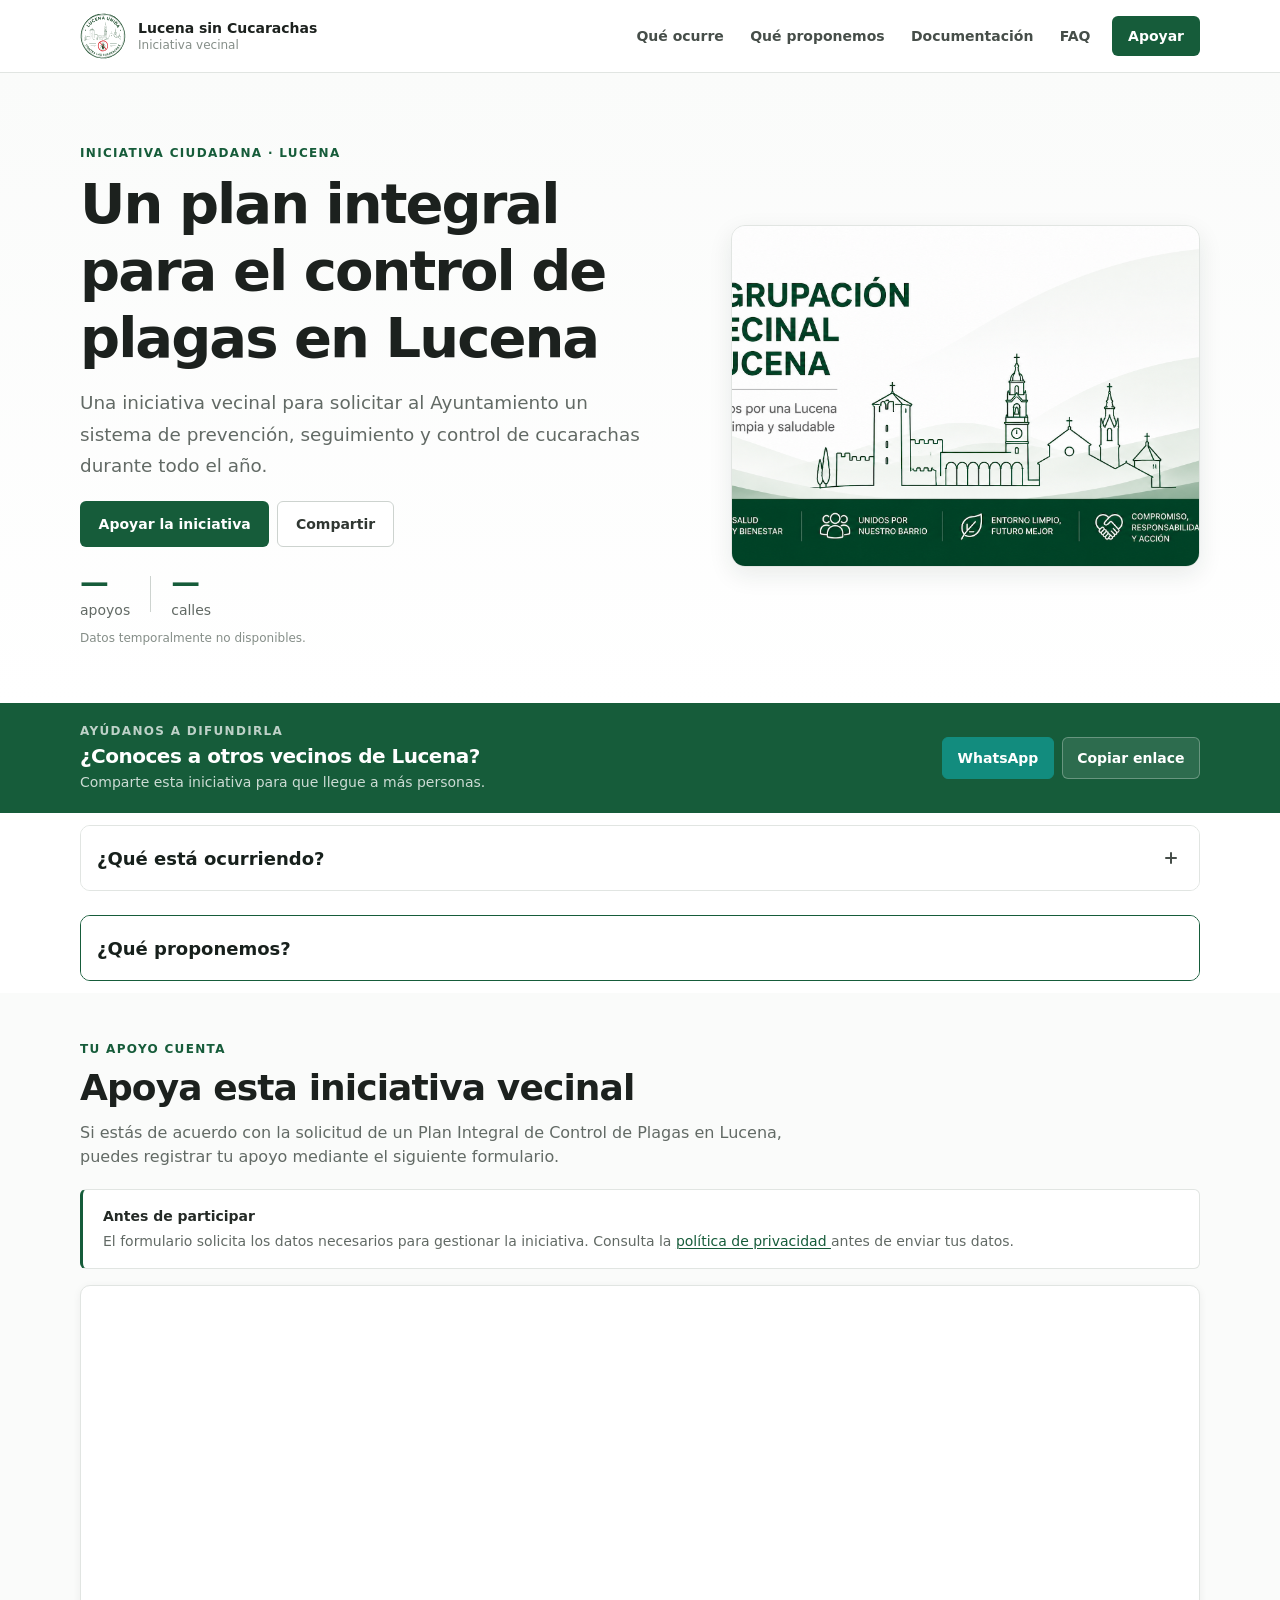
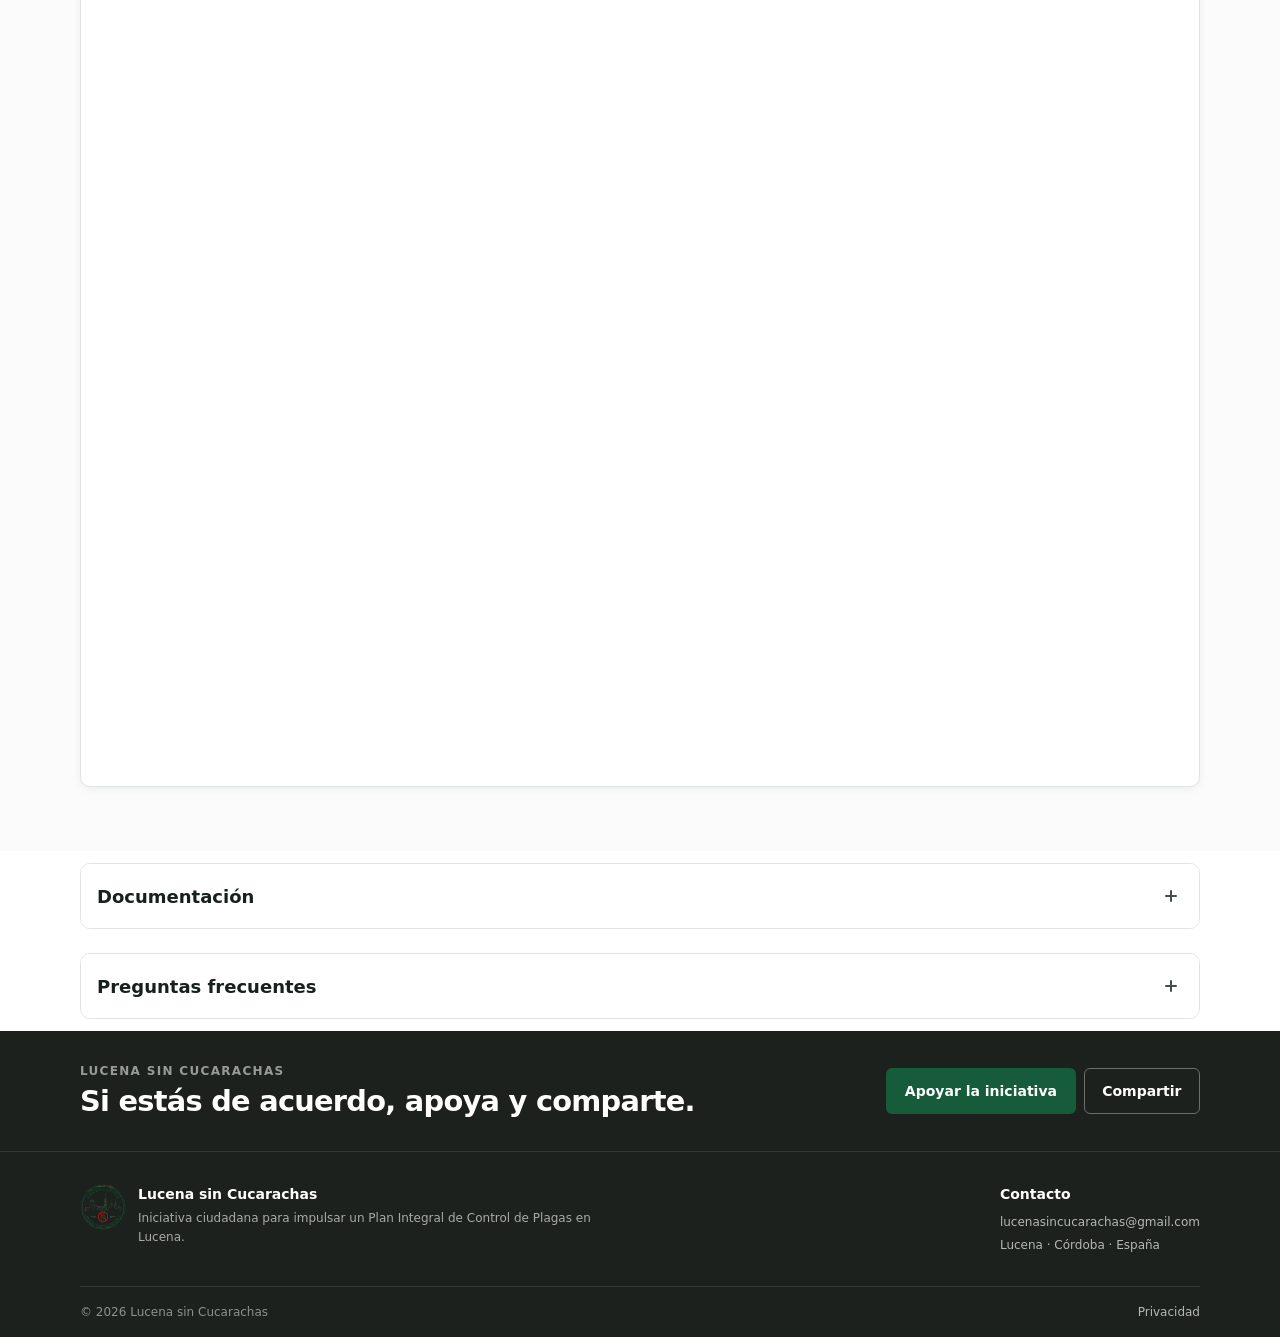
==== commit 54a72242: "Add files via upload" ====
--- a/index.html
+++ b/index.html
@@ -1,1834 +1,1267 @@
-<!DOCTYPE html>
-<html lang="es">
-
-<head>
-
-    <!-- =====================================================
-         CONFIGURACIÓN GENERAL
-    ====================================================== -->
-
-    <meta charset="UTF-8">
-
-    <meta http-equiv="X-UA-Compatible"
-          content="IE=edge">
-
-    <meta name="viewport"
-          content="width=device-width, initial-scale=1">
-
-    <meta name="theme-color"
-          content="#165C3A">
-
-    <meta name="color-scheme"
-          content="light">
-
-    <meta name="format-detection"
-          content="telephone=no">
-
-    <!-- =====================================================
-         SEO
-    ====================================================== -->
-
-    <title>
-
-        Lucena sin Cucarachas | Iniciativa Vecinal para un Plan Integral de Control de Plagas
-
-    </title>
-
-    <meta name="description"
-          content="Iniciativa ciudadana para solicitar al Ayuntamiento de Lucena un Plan Integral de Control de Plagas mediante actuaciones preventivas durante todo el año.">
-
-    <meta name="keywords"
-          content="Lucena,cucarachas,plagas,Ayuntamiento de Lucena,control de plagas,vecinos,Lucena Córdoba">
-
-    <meta name="author"
-          content="Lucena sin Cucarachas">
-
-    <meta name="robots"
-          content="index,follow,max-image-preview:large">
-
-    <link rel="canonical"
-          href="https://lucenasincucarachas.github.io/lucena-sin-cucarachas/">
-
-    <!-- =====================================================
-         OPEN GRAPH
-    ====================================================== -->
-
-    <meta property="og:type"
-          content="website">
-
-    <meta property="og:locale"
-          content="es_ES">
-
-    <meta property="og:site_name"
-          content="Lucena sin Cucarachas">
-
-    <meta property="og:title"
-          content="Lucena sin Cucarachas">
-
-    <meta property="og:description"
-          content="Apoya la iniciativa vecinal para solicitar un Plan Integral de Control de Plagas en Lucena.">
-
-    <meta property="og:url"
-          content="https://lucenasincucarachas.github.io/lucena-sin-cucarachas/">
-
-    <meta property="og:image"
-          content="https://lucenasincucarachas.github.io/lucena-sin-cucarachas/assets/img/og.jpg">
-
-    <meta property="og:image:width"
-          content="1200">
-
-    <meta property="og:image:height"
-          content="630">
-
-    <meta property="og:image:type"
-          content="image/jpeg">
-
-    <!-- =====================================================
-         TWITTER / X
-    ====================================================== -->
-
-    <meta name="twitter:card"
-          content="summary_large_image">
-
-    <meta name="twitter:title"
-          content="Lucena sin Cucarachas">
-
-    <meta name="twitter:description"
-          content="Apoya la iniciativa vecinal para solicitar un Plan Integral de Control de Plagas en Lucena.">
-
-    <meta name="twitter:image"
-          content="https://lucenasincucarachas.github.io/lucena-sin-cucarachas/assets/img/og.jpg">
-
-    <!-- =====================================================
-         FAVICON
-    ====================================================== -->
-
-    <link rel="icon"
-          href="assets/icons/favicon.ico"
-          sizes="any">
-
-    <link rel="icon"
-          type="image/png"
-          sizes="32x32"
-          href="assets/icons/favicon-32.png">
-
-    <link rel="icon"
-          type="image/png"
-          sizes="16x16"
-          href="assets/icons/favicon-16.png">
-
-    <link rel="apple-touch-icon"
-          sizes="180x180"
-          href="assets/icons/apple-touch-icon.png">
-
-    <!-- =====================================================
-         GOOGLE FONTS
-    ====================================================== -->
-
-    <link rel="preconnect"
-          href="https://fonts.googleapis.com">
-
-    <link rel="preconnect"
-          href="https://fonts.gstatic.com"
-          crossorigin>
-
-    <link href="https://fonts.googleapis.com/css2?family=Inter:wght@300;400;500;600;700;800&display=swap"
-          rel="stylesheet">
-
-    <!-- =====================================================
-         CSS
-    ====================================================== -->
-
-    <link rel="stylesheet"
-          href="css/variables.css">
-
-    <link rel="stylesheet"
-          href="css/estilos.css">
-
-    <link rel="stylesheet"
-          href="css/responsive.css">
-
-    <!-- =====================================================
-         DATOS ESTRUCTURADOS
-    ====================================================== -->
-
-    <script type="application/ld+json">
-{
-  "@context":"https://schema.org",
-  "@type":"WebSite",
-  "name":"Lucena sin Cucarachas",
-  "url":"https://lucenasincucarachas.github.io/lucena-sin-cucarachas/",
-  "inLanguage":"es",
-  "description":"Iniciativa ciudadana para solicitar un Plan Integral de Control de Plagas en Lucena."
-}
-</script>
-
-</head>
-
-<body>
-
-<a class="skip-link"
-   href="#contenido">
-
-    Saltar al contenido principal
-
-</a>
-
-<header class="cabecera">
-
-    <div class="contenedor">
-
-        <a href="#inicio"
-           class="logo"
-           aria-label="Ir al inicio">
-
-            <img
-                src="assets/logo/logo.svg"
-                alt="Logotipo de Lucena sin Cucarachas"
-                width="64"
-                height="64"
-                loading="eager"
-                decoding="async">
-
-            <div>
-
-                <strong>
-
-                    Lucena sin Cucarachas
-
-                </strong>
-
-                <span>
-
-                    Iniciativa Vecinal
-
-                </span>
-
-            </div>
-
-        </a>
-
-        <button
-            class="menu-movil"
-            type="button"
-            aria-label="Abrir menú principal"
-            aria-controls="menu-principal"
-            aria-expanded="false">
-
-            ☰
-
-        </button>
-
-        <nav
-            id="menu-principal"
-            aria-label="Menú principal">
-
-            <ul>
-
-                <li><a href="#problema">Problema</a></li>
-
-                <li><a href="#propuesta">Propuesta</a></li>
-
-                <li><a href="#documentacion">Documentación</a></li>
-
-                <li><a href="#firmar">Firmar</a></li>
-
-                <li>
-
-                    <a
-                        href="#firmar"
-                        class="boton-menu">
-
-                        APOYAR
-
-                    </a>
-
-                </li>
-
-            </ul>
-
-        </nav>
-
-    </div>
-
-</header>
-
-<main id="contenido">
-<!-- =====================================================
-     HERO
-===================================================== -->
-
-<section id="inicio"
-         class="hero"
-         aria-labelledby="hero-titulo">
-
-    <div class="hero-fondo"
-         aria-hidden="true"></div>
-
-    <div class="contenedor hero-grid">
-
-        <!-- ==========================================
-             CONTENIDO
-        ========================================== -->
-
-        <div class="hero-contenido">
-
-            <span class="hero-etiqueta">
-
-                INICIATIVA CIUDADANA · LUCENA (CÓRDOBA)
-
-            </span>
-
-            <h1 id="hero-titulo">
-
-                Unidos para conseguir un
-
-                <span>
-
-                    Plan Integral de Control de Plagas
-
-                </span>
-
-            </h1>
-
-            <p class="hero-descripcion">
-
-                Esta iniciativa nace con el objetivo de solicitar al
-                Ayuntamiento de Lucena la implantación de un programa
-                permanente de prevención, seguimiento y control de
-                cucarachas, especialmente en aquellas zonas donde los
-                vecinos comunican incidencias de forma reiterada.
-
-            </p>
-
-            <!-- ======================================
-                 BOTONES
-            ======================================= -->
-
-            <div class="hero-botones">
-
-                <a href="#firmar"
-                   class="btn btn-principal">
-
-                    Apoyar la iniciativa
-
-                </a>
-
-                <a href="#propuesta"
-                   class="btn btn-secundario">
-
-                    Leer la propuesta
-
-                </a>
-
-            </div>
-
-            <!-- ======================================
-                 ESTADÍSTICAS
-            ======================================= -->
-
-            <div class="hero-datos"
-                 aria-label="Datos de la campaña">
-
-                <article class="hero-stat">
-
-                    <strong id="contador">
-
-                        0
-
-                    </strong>
-
-                    <span>
-
-                        Apoyos recibidos
-
-                    </span>
-
-                </article>
-
-                <article class="hero-stat">
-
-                    <strong id="calles">
-
-                        0
-
-                    </strong>
-
-                    <span>
-
-                        Calles afectadas
-
-                    </span>
-
-                </article>
-
-            </div>
-
-            <p class="contador-actualizado">
-
-                Actualizado automáticamente:
-
-                <strong id="actualizacion">
-
-                    --
-
-                </strong>
-
-            </p>
-
-        </div>
-
-        <!-- ==========================================
-             IMAGEN
-        ========================================== -->
-
-        <figure class="hero-imagen">
-
-            <img
-                src="assets/img/hero.webp"
-        	alt="Vista panorámica de Lucena"
-	        width="700"
-        	height="700"
-	        loading="eager"
-        	fetchpriority="high"
-	        decoding="async">
-
-        </figure>
-
-    </div>
-
-</section>
-
-<!-- =====================================================
-     EL PROBLEMA
-===================================================== -->
-
-<section id="problema"
-         class="seccion"
-         aria-labelledby="problema-titulo">
-
-    <div class="contenedor">
-
-        <header class="titulo-seccion">
-
-            <span>
-
-                EL PROBLEMA
-
-            </span>
-
-            <h2 id="problema-titulo">
-
-                Una situación que preocupa a numerosos vecinos
-
-            </h2>
-
-            <p>
-
-                En diferentes zonas de Lucena, especialmente en el casco
-                urbano, numerosos vecinos comunican de forma recurrente la
-                presencia de cucarachas en viviendas, patios, garajes y
-                espacios comunitarios. El objetivo de esta iniciativa es
-                trasladar una petición conjunta para reforzar la
-                prevención y la planificación de las actuaciones
-                municipales.
-
-            </p>
-
-        </header>
-
-        <div class="cards">
-
-            <article class="card">
-
-                <div class="card-icono"
-                     aria-hidden="true">
-
-                    🏠
-
-                </div>
-
-                <h3>
-
-                    Viviendas
-
-                </h3>
-
-                <p>
-
-                    La presencia de cucarachas afecta a viviendas
-                    particulares, patios interiores, garajes y
-                    comunidades de propietarios.
-
-                </p>
-
-            </article>
-
-            <article class="card">
-
-                <div class="card-icono"
-                     aria-hidden="true">
-
-                    📅
-
-                </div>
-
-                <h3>
-
-                    Reaparición
-
-                </h3>
-
-                <p>
-
-                    Tras actuaciones puntuales, numerosos vecinos indican
-                    que las incidencias vuelven a repetirse con el paso
-                    del tiempo.
-
-                </p>
-
-            </article>
-
-            <article class="card">
-
-                <div class="card-icono"
-                     aria-hidden="true">
-
-                    🤝
-
-                </div>
-
-                <h3>
-
-                    Colaboración
-
-                </h3>
-
-                <p>
-
-                    La iniciativa pretende canalizar una petición
-                    colectiva, respetuosa y constructiva para mejorar la
-                    gestión preventiva del control de plagas.
-
-                </p>
-
-            </article>
-
-        </div>
-
-    </div>
-
-</section>
-<!-- =====================================================
-     LA PROPUESTA
-===================================================== -->
-
-<section id="propuesta"
-         class="seccion seccion-verde"
-         aria-labelledby="propuesta-titulo">
-
-    <div class="contenedor">
-
-        <header class="titulo-seccion blanco">
-
-            <span>
-
-                LA PROPUESTA
-
-            </span>
-
-            <h2 id="propuesta-titulo">
-
-                ¿Qué solicitamos?
-
-            </h2>
-
-            <p>
-
-                El objetivo no es criticar actuaciones concretas, sino
-                solicitar la implantación de un sistema de control más
-                planificado, preventivo y transparente que permita
-                mejorar la gestión municipal de las plagas.
-
-            </p>
-
-        </header>
-
-        <div class="propuestas-grid">
-
-            <article>
-
-                <span aria-hidden="true">
-
-                    01
-
-                </span>
-
-                <h3>
-
-                    Plan anual
-
-                </h3>
-
-                <p>
-
-                    Implantación de una programación estable durante
-                    todo el año basada en actuaciones preventivas.
-
-                </p>
-
-            </article>
-
-            <article>
-
-                <span aria-hidden="true">
-
-                    02
-
-                </span>
-
-                <h3>
-
-                    Prevención
-
-                </h3>
-
-                <p>
-
-                    Actuar antes de que aparezcan grandes focos de
-                    infestación mediante tratamientos periódicos.
-
-                </p>
-
-            </article>
-
-            <article>
-
-                <span aria-hidden="true">
-
-                    03
-
-                </span>
-
-                <h3>
-
-                    Seguimiento
-
-                </h3>
-
-                <p>
-
-                    Evaluación continua de los resultados obtenidos para
-                    adaptar las actuaciones cuando sea necesario.
-
-                </p>
-
-            </article>
-
-            <article>
-
-                <span aria-hidden="true">
-
-                    04
-
-                </span>
-
-                <h3>
-
-                    Información
-
-                </h3>
-
-                <p>
-
-                    Comunicación transparente con la ciudadanía sobre
-                    campañas, tratamientos y actuaciones realizadas.
-
-                </p>
-
-            </article>
-
-            <article>
-
-                <span aria-hidden="true">
-
-                    05
-
-                </span>
-
-                <h3>
-
-                    Respuesta institucional
-
-                </h3>
-
-                <p>
-
-                    Solicitar una respuesta oficial sobre la propuesta
-                    presentada y las medidas que puedan adoptarse.
-
-                </p>
-
-            </article>
-
-        </div>
-
-    </div>
-
-</section>
-
-<!-- =====================================================
-     ¿POR QUÉ APOYAR?
-===================================================== -->
-
-<section id="apoyar"
-         class="seccion"
-         aria-labelledby="apoyar-titulo">
-
-    <div class="contenedor">
-
-        <header class="titulo-seccion">
-
-            <span>
-
-                TU APOYO ES IMPORTANTE
-
-            </span>
-
-            <h2 id="apoyar-titulo">
-
-                Una petición colectiva tiene más fuerza
-
-            </h2>
-
-            <p>
-
-                El objetivo de esta campaña es demostrar que existe un
-                interés real por parte de los vecinos para que se estudie
-                la implantación de un Plan Integral de Control de
-                Plagas. Cada apoyo suma y ayuda a trasladar una petición
-                con mayor representatividad.
-
-            </p>
-
-        </header>
-
-        <div class="cards cards-4">
-
-            <article class="card">
-
-                <div class="card-icono"
-                     aria-hidden="true">
-
-                    ✍️
-
-                </div>
-
-                <h3>
-
-                    Firma
-
-                </h3>
-
-                <p>
-
-                    Completar el formulario solo requiere unos minutos y
-                    permitirá incorporar tu apoyo a la iniciativa.
-
-                </p>
-
-            </article>
-
-            <article class="card">
-
-                <div class="card-icono"
-                     aria-hidden="true">
-
-                    📲
-
-                </div>
-
-                <h3>
-
-                    Comparte
-
-                </h3>
-
-                <p>
-
-                    Difunde esta iniciativa mediante WhatsApp,
-                    Telegram o redes sociales para llegar al mayor
-                    número posible de vecinos.
-
-                </p>
-
-            </article>
-
-            <article class="card">
-
-                <div class="card-icono"
-                     aria-hidden="true">
-
-                    👨‍👩‍👧‍👦
-
-                </div>
-
-                <h3>
-
-                    Informa
-
-                </h3>
-
-                <p>
-
-                    Comunica la existencia de esta campaña a familiares,
-                    amigos, comunidades de propietarios y comercios.
-
-                </p>
-
-            </article>
-
-            <article class="card">
-
-                <div class="card-icono"
-                     aria-hidden="true">
-
-                    🤝
-
-                </div>
-
-                <h3>
-
-                    Colabora
-
-                </h3>
-
-                <p>
-
-                    Toda colaboración responsable contribuye a reforzar
-                    una propuesta ciudadana respetuosa y constructiva.
-
-                </p>
-
-            </article>
-
-        </div>
-
-    </div>
-
-</section>
-<!-- =====================================================
-     FORMULARIO
-===================================================== -->
-
-<section id="firmar"
-         class="seccion seccion-gris"
-         aria-labelledby="firmar-titulo">
-
-    <div class="contenedor">
-
-        <div class="formulario-layout">
-
-            <!-- ======================================
-                 INFORMACIÓN
-            ======================================= -->
-
-            <div class="formulario-texto">
-
-                <span>
-
-                    FORMULARIO DE APOYO
-
-                </span>
-
-                <h2 id="firmar-titulo">
-
-                    Apoya esta iniciativa vecinal
-
-                </h2>
-
-                <p>
-
-                    La participación es completamente gratuita.
-                    Los datos facilitados serán utilizados únicamente
-                    para gestionar esta campaña y elaborar el listado de
-                    apoyos que, en su caso, acompañará al escrito
-                    presentado ante el Ayuntamiento.
-
-                </p>
-
-                <ul class="lista-check">
-
-                    <li>
-
-                        ✔ Solo se solicitarán los datos imprescindibles.
-
-                    </li>
-
-                    <li>
-
-                        ✔ No se utilizarán con fines comerciales.
-
-                    </li>
-
-                    <li>
-
-                        ✔ No serán publicados.
-
-                    </li>
-
-                    <li>
-
-                        ✔ Podrás solicitar la eliminación de tus datos
-                        cuando lo desees.
-
-                    </li>
-
-                </ul>
-
-            </div>
-
-            <!-- ======================================
-                 GOOGLE FORM
-            ======================================= -->
-
-            <div class="formulario">
-
-                <iframe
-                    src="https://docs.google.com/forms/d/e/1FAIpQLSduJDFTlnHiCoaLAi4SrYSc_vCyiK5V6H1DhOYdGAchyrQfNA/viewform?usp=dialog"
-                    title="Formulario de apoyo a la iniciativa Lucena sin Cucarachas"
-                    width="100%"
-                    height="1200"
-                    loading="lazy"
-                    referrerpolicy="strict-origin-when-cross-origin">
-
-                    Cargando formulario…
-
-                </iframe>
-
-            </div>
-
-        </div>
-
-    </div>
-
-</section>
-
-<!-- =====================================================
-     ESTADO DE LA CAMPAÑA
-===================================================== -->
-
-<section id="estado"
-         class="seccion"
-         aria-labelledby="estado-titulo">
-
-    <div class="contenedor">
-
-        <header class="titulo-seccion">
-
-            <span>
-
-                SEGUIMIENTO
-
-            </span>
-
-            <h2 id="estado-titulo">
-
-                Estado de la iniciativa
-
-            </h2>
-
-            <p>
-
-                La evolución de la campaña permanecerá disponible para
-                que cualquier vecino pueda conocer la fase en la que se
-                encuentra la iniciativa.
-
-            </p>
-
-        </header>
-
-        <div class="timeline">
-
-            <article class="timeline-item completado">
-
-                <div class="timeline-punto"
-                     aria-hidden="true"></div>
-
-                <div>
-
-                    <h3>
-
-                        Inicio de la campaña
-
-                    </h3>
-
-                    <p>
-
-                        Publicación de la plataforma y apertura del
-                        formulario de apoyo.
-
-                    </p>
-
-                </div>
-
-            </article>
-
-            <article class="timeline-item activo">
-
-                <div class="timeline-punto"
-                     aria-hidden="true"></div>
-
-                <div>
-
-                    <h3>
-
-                        Recogida de apoyos
-
-                    </h3>
-
-                    <p>
-
-                        Fase actualmente en desarrollo.
-
-                    </p>
-
-                </div>
-
-            </article>
-
-            <article class="timeline-item">
-
-                <div class="timeline-punto"
-                     aria-hidden="true"></div>
-
-                <div>
-
-                    <h3>
-
-                        Presentación por Registro
-
-                    </h3>
-
-                    <p>
-
-                        El escrito será presentado junto con los apoyos
-                        ciudadanos recopilados.
-
-                    </p>
-
-                </div>
-
-            </article>
-
-            <article class="timeline-item">
-
-                <div class="timeline-punto"
-                     aria-hidden="true"></div>
-
-                <div>
-
-                    <h3>
-
-                        Respuesta institucional
-
-                    </h3>
-
-                    <p>
-
-                        La respuesta oficial será publicada en esta
-                        página para conocimiento de todos los vecinos.
-
-                    </p>
-
-                </div>
-
-            </article>
-
-        </div>
-
-    </div>
-
-</section>
-<!-- =====================================================
-     DOCUMENTACIÓN
-===================================================== -->
-
-<section id="documentacion"
-         class="seccion seccion-documentos"
-         aria-labelledby="documentacion-titulo">
-
-    <div class="contenedor">
-
-        <header class="titulo-seccion">
-
-            <span>
-
-                TRANSPARENCIA
-
-            </span>
-
-            <h2 id="documentacion-titulo">
-
-                Toda la documentación de la iniciativa
-
-            </h2>
-
-            <p>
-
-                La transparencia constituye uno de los principios
-                fundamentales de esta iniciativa. Toda la documentación
-                relevante estará disponible para cualquier ciudadano.
-
-            </p>
-
-        </header>
-
-        <div class="documentos-grid">
-
-            <!-- ======================================
-                 ESCRITO
-            ======================================= -->
-
-            <article class="documento-card">
-
-                <div class="documento-icono"
-                     aria-hidden="true">
-
-                    📄
-
-                </div>
-
-                <h3>
-
-                    Escrito completo
-
-                </h3>
-
-                <p>
-
-                    Consulta el documento que será presentado
-                    oficialmente ante el Ayuntamiento.
-
-                </p>
-
-                <a href="docs/escrito.pdf"
-                   target="_blank"
-                   rel="noopener noreferrer">
-
-                    Abrir documento
-
-                </a>
-
-            </article>
-
-            <!-- ======================================
-                 PRIVACIDAD
-            ======================================= -->
-
-            <article class="documento-card">
-
-                <div class="documento-icono"
-                     aria-hidden="true">
-
-                    🔒
-
-                </div>
-
-                <h3>
-
-                    Política de privacidad
-
-                </h3>
-
-                <p>
-
-                    Información sobre el tratamiento de los datos
-                    personales recogidos durante la campaña.
-
-                </p>
-
-                <a href="#privacidad">
-
-                    Consultar información
-
-                </a>
-
-            </article>
-
-            <!-- ======================================
-                 FAQ
-            ======================================= -->
-
-            <article class="documento-card">
-
-                <div class="documento-icono"
-                     aria-hidden="true">
-
-                    ❓
-
-                </div>
-
-                <h3>
-
-                    Preguntas frecuentes
-
-                </h3>
-
-                <p>
-
-                    Respuestas a las dudas más habituales sobre la
-                    iniciativa.
-
-                </p>
-
-                <a href="#faq">
-
-                    Ver preguntas
-
-                </a>
-
-            </article>
-
-            <!-- ======================================
-                 SEGUIMIENTO
-            ======================================= -->
-
-            <article class="documento-card">
-
-                <div class="documento-icono"
-                     aria-hidden="true">
-
-                    📊
-
-                </div>
-
-                <h3>
-
-                    Estado de la campaña
-
-                </h3>
-
-                <p>
-
-                    Consulta la evolución de la iniciativa y las
-                    próximas actuaciones previstas.
-
-                </p>
-
-                <a href="#estado">
-
-                    Ver seguimiento
-
-                </a>
-
-            </article>
-
-        </div>
-
-    </div>
-
-</section>
-
-<!-- =====================================================
-     PREGUNTAS FRECUENTES
-===================================================== -->
-
-<section id="faq"
-         class="seccion seccion-verde"
-         aria-labelledby="faq-titulo">
-
-    <div class="contenedor">
-
-        <header class="titulo-seccion blanco">
-
-            <span>
-
-                PREGUNTAS FRECUENTES
-
-            </span>
-
-            <h2 id="faq-titulo">
-
-                Resolvemos tus dudas
-
-            </h2>
-
-        </header>
-
-        <div class="faq">
-
-            <details>
-
-                <summary>
-
-                    ¿Quién organiza esta iniciativa?
-
-                </summary>
-
-                <p>
-
-                    Es una iniciativa ciudadana independiente promovida
-                    por vecinos de Lucena sin vinculación con partidos
-                    políticos u organizaciones.
-
-                </p>
-
-            </details>
-
-            <details>
-
-                <summary>
-
-                    ¿Tiene carácter político?
-
-                </summary>
-
-                <p>
-
-                    No. La iniciativa es completamente independiente y
-                    persigue únicamente trasladar una petición vecinal.
-
-                </p>
-
-            </details>
-
-            <details>
-
-                <summary>
-
-                    ¿Qué se hace con mis datos?
-
-                </summary>
-
-                <p>
-
-                    Los datos facilitados únicamente serán utilizados
-                    para gestionar la campaña y la relación de apoyos
-                    obtenidos.
-
-                </p>
-
-            </details>
-
-            <details>
-
-                <summary>
-
-                    ¿Se publicarán mis datos personales?
-
-                </summary>
-
-                <p>
-
-                    No. Los datos personales no serán publicados ni
-                    utilizados para fines distintos a los informados.
-
-                </p>
-
-            </details>
-
-            <details>
-
-                <summary>
-
-                    ¿Puedo retirar mi apoyo?
-
-                </summary>
-
-                <p>
-
-                    Sí. Podrás solicitar la eliminación de tus datos en
-                    cualquier momento.
-
-                </p>
-
-            </details>
-
-            <details>
-
-                <summary>
-
-                    ¿Dónde se publicará la respuesta oficial?
-
-                </summary>
-
-                <p>
-
-                    Cualquier respuesta institucional recibida será
-                    publicada en esta misma página para garantizar la
-                    máxima transparencia.
-
-                </p>
-
-            </details>
-
-        </div>
-
-    </div>
-
-</section>
-<!-- =====================================================
-     CONTACTO
-===================================================== -->
-
-<section id="contacto"
-         class="seccion"
-         aria-labelledby="contacto-titulo">
-
-    <div class="contenedor">
-
-        <div class="contacto-grid">
-
-            <!-- ======================================
-                 INFORMACIÓN
-            ======================================= -->
-
-            <section>
-
-                <span>
-
-                    CONTACTO
-
-                </span>
-
-                <h2 id="contacto-titulo">
-
-                    ¿Necesitas contactar con nosotros?
-
-                </h2>
-
-                <p>
-
-                    Si deseas realizar una consulta, aportar información,
-                    comunicar incidencias o ejercer cualquiera de tus
-                    derechos relacionados con la protección de datos,
-                    puedes escribirnos mediante el siguiente correo
-                    electrónico.
-
-                </p>
-
-            </section>
-
-            <!-- ======================================
-                 TARJETA
-            ======================================= -->
-
-            <aside class="contacto-card">
-
-                <h3>
-
-                    Correo electrónico
-
-                </h3>
-
-                <a href="mailto:lucenasincucarachas@gmail.com">
-
-                    lucenasincucarachas@gmail.com
-
-                </a>
-
-                <hr>
-
-                <h3>
-
-                    Responsable
-
-                </h3>
-
-                <p>
-
-                    Promotor de la iniciativa
-
-                    <strong>
-
-                        Lucena sin Cucarachas
-
-                    </strong>
-
-                </p>
-
-            </aside>
-
-        </div>
-
-    </div>
-
-</section>
-
-<!-- =====================================================
-     PRIVACIDAD
-===================================================== -->
-
-<section id="privacidad"
-         class="seccion seccion-clara"
-         aria-labelledby="privacidad-titulo">
-
-    <div class="contenedor">
-
-        <header class="titulo-seccion">
-
-            <span>
-
-                PRIVACIDAD
-
-            </span>
-
-            <h2 id="privacidad-titulo">
-
-                Compromiso con la protección de tus datos
-
-            </h2>
-
-            <p>
-
-                Esta iniciativa cumple con el Reglamento (UE) 2016/679
-                (RGPD) y con la Ley Orgánica 3/2018 de Protección de
-                Datos Personales y garantía de los derechos digitales.
-
-            </p>
-
-        </header>
-
-        <div class="privacidad-grid">
-
-            <article class="privacidad-card">
-
-                <h3>
-
-                    Finalidad
-
-                </h3>
-
-                <p>
-
-                    Gestionar los apoyos ciudadanos y acompañar, en su
-                    caso, el escrito presentado ante el Ayuntamiento de
-                    Lucena.
-
-                </p>
-
-            </article>
-
-            <article class="privacidad-card">
-
-                <h3>
-
-                    Responsable
-
-                </h3>
-
-                <p>
-
-                    El responsable del tratamiento será el promotor de la
-                    iniciativa "Lucena sin Cucarachas".
-
-                </p>
-
-            </article>
-
-            <article class="privacidad-card">
-
-                <h3>
-
-                    Conservación
-
-                </h3>
-
-                <p>
-
-                    Los datos se conservarán únicamente durante el tiempo
-                    imprescindible para gestionar esta iniciativa.
-
-                </p>
-
-            </article>
-
-            <article class="privacidad-card">
-
-                <h3>
-
-                    Cesión
-
-                </h3>
-
-                <p>
-
-                    Los datos no serán cedidos a terceros salvo obligación
-                    legal o consentimiento expreso del interesado.
-
-                </p>
-
-            </article>
-
-        </div>
-
-    </div>
-
-</section>
-
-<!-- =====================================================
-     CTA FINAL
-===================================================== -->
-
-<section class="cta"
-         aria-labelledby="cta-titulo">
-
-    <div class="contenedor">
-
-        <div class="cta-box">
-
-            <h2 id="cta-titulo">
-
-                Tu apoyo puede marcar la diferencia
-
-            </h2>
-
-            <p>
-
-                Cuantos más vecinos participen, mayor fuerza tendrá la
-                solicitud presentada ante el Ayuntamiento.
-
-            </p>
-
-            <div class="cta-botones compartir-redes">
-
-                <a href="#firmar"
-                   class="btn btn-principal">
-
-                    ✍️ Firmar ahora
-
-                </a>
-
-                <button type="button"
-                        class="btn btn-secundario btn-icono"
-                        onclick="compartirWhatsApp()">
-
-                    WhatsApp
-
-                </button>
-
-                <button type="button"
-                        class="btn btn-secundario btn-icono"
-                        onclick="compartirFacebook()">
-
-                    Facebook
-
-                </button>
-
-                <button type="button"
-                        class="btn btn-secundario btn-icono"
-                        onclick="compartirTelegram()">
-
-                    Telegram
-
-                </button>
-
-                <button type="button"
-                        class="btn btn-secundario btn-icono"
-                        onclick="compartirX()">
-
-                    X
-
-                </button>
-
-                <button type="button"
-                        class="btn btn-secundario btn-icono"
-                        onclick="copiarEnlace()">
-
-                    Copiar enlace
-
-                </button>
-
-                <button type="button"
-                        class="btn btn-secundario btn-icono"
-                        onclick="compartir()">
-
-                    Compartir
-
-                </button>
-
-                <a href="#inicio"
-                   class="btn btn-secundario">
-
-                    ↑ Volver arriba
-
-                </a>
-
-            </div>
-
-        </div>
-
-    </div>
-
-</section>
-
-</main>
-
-<!-- =====================================================
-     FOOTER
-===================================================== -->
-
-<footer class="footer">
-
-    <div class="contenedor">
-
-        <div class="footer-grid">
-
-            <section>
-
-                <img
-                    src="assets/logo/logo.svg"
-                    alt="Logotipo Lucena sin Cucarachas"
-                    class="footer-logo"
-                    width="70"
-                    height="70"
-                    loading="lazy"
-                    decoding="async">
-
-                <h3>
-
-                    Lucena sin Cucarachas
-
-                </h3>
-
-                <p>
-
-                    Iniciativa ciudadana para impulsar un Plan Integral
-                    de Control de Plagas en Lucena.
-
-                </p>
-
-            </section>
-
-            <nav aria-label="Navegación del pie">
-
-                <h4>
-
-                    Navegación
-
-                </h4>
-
-                <ul>
-
-                    <li><a href="#inicio">Inicio</a></li>
-                    <li><a href="#problema">Problema</a></li>
-                    <li><a href="#propuesta">Propuesta</a></li>
-                    <li><a href="#firmar">Firmar</a></li>
-
-                </ul>
-
-            </nav>
-
-            <section>
-
-                <h4>
-
-                    Documentación
-
-                </h4>
-
-                <ul>
-
-                    <li><a href="docs/escrito.pdf">Escrito</a></li>
-                    <li><a href="#privacidad">Privacidad</a></li>
-                    <li><a href="#faq">FAQ</a></li>
-
-                </ul>
-
-            </section>
-
-            <address>
-
-                <h4>
-
-                    Contacto
-
-                </h4>
-
-                <a href="mailto:lucenasincucarachas@gmail.com">
-
-                    lucenasincucarachas@gmail.com
-
-                </a>
-
-                <p>
-
-                    Lucena · Córdoba · España
-
-                </p>
-
-            </address>
-
-        </div>
-
-        <div class="footer-bottom">
-
-            <p>
-
-                © <span id="anio"></span>
-
-                Lucena sin Cucarachas.
-
-                Todos los derechos reservados.
-
-            </p>
-
-            <p>
-
-                Última actualización:
-
-                <span id="fecha-actualizacion">
-
-                    Julio 2026
-
-                </span>
-
-            </p>
-
-        </div>
-
-    </div>
-
-</footer>
-
-<!-- =====================================================
-     JAVASCRIPT
-===================================================== -->
-
-<script src="js/menu.js" defer></script>
-<script src="js/contador.js" defer></script>
-<script src="js/compartir.js" defer></script>
-<script src="js/animaciones.js" defer></script>
-
-<script>
-
-document.getElementById("anio").textContent = new Date().getFullYear();
-
-document.querySelectorAll('a[href^="#"]').forEach(enlace=>{
-
-    enlace.addEventListener("click",function(e){
-
-        const destino=document.querySelector(this.getAttribute("href"));
-
-        if(destino){
-
-            e.preventDefault();
-
-            destino.scrollIntoView({
-
-                behavior:"smooth"
-
-            });
-
-        }
-
-    });
-
-});
-
-</script>
-
-</body>
-
-</html>+<!DOCTYPE html>
+
+<html lang="es">
+<head>
+
+
+<meta charset="UTF-8">
+
+<meta
+    name="viewport"
+    content="width=device-width, initial-scale=1"
+>
+
+<meta
+    name="theme-color"
+    content="#165C3A"
+>
+
+<meta
+    name="color-scheme"
+    content="light"
+>
+
+<meta
+    name="format-detection"
+    content="telephone=no"
+>
+
+<title>
+    Lucena sin Cucarachas | Iniciativa vecinal
+</title>
+
+<meta
+    name="description"
+    content="Iniciativa ciudadana para solicitar al Ayuntamiento de Lucena un sistema de prevención, seguimiento y control de plagas durante todo el año."
+>
+
+<meta
+    name="author"
+    content="Lucena sin Cucarachas"
+>
+
+<meta
+    name="robots"
+    content="index,follow,max-image-preview:large"
+>
+
+<link
+    rel="canonical"
+    href="https://lucenasincucarachas.github.io/lucena-sin-cucarachas/"
+>
+
+
+<!-- =================================================
+     OPEN GRAPH
+================================================== -->
+
+<meta
+    property="og:type"
+    content="website"
+>
+
+<meta
+    property="og:locale"
+    content="es_ES"
+>
+
+<meta
+    property="og:site_name"
+    content="Lucena sin Cucarachas"
+>
+
+<meta
+    property="og:title"
+    content="Lucena sin Cucarachas | Iniciativa vecinal"
+>
+
+<meta
+    property="og:description"
+    content="Apoya la iniciativa vecinal para solicitar un Plan Integral de Control de Plagas en Lucena."
+>
+
+<meta
+    property="og:url"
+    content="https://lucenasincucarachas.github.io/lucena-sin-cucarachas/"
+>
+
+<meta
+    property="og:image"
+    content="https://lucenasincucarachas.github.io/lucena-sin-cucarachas/assets/img/og.jpg"
+>
+
+<meta
+    property="og:image:width"
+    content="1200"
+>
+
+<meta
+    property="og:image:height"
+    content="630"
+>
+
+<meta
+    property="og:image:type"
+    content="image/webp"
+>
+
+
+<!-- =================================================
+     TWITTER / X
+================================================== -->
+
+<meta
+    name="twitter:card"
+    content="summary_large_image"
+>
+
+<meta
+    name="twitter:title"
+    content="Lucena sin Cucarachas | Iniciativa vecinal"
+>
+
+<meta
+    name="twitter:description"
+    content="Apoya la iniciativa vecinal para solicitar un Plan Integral de Control de Plagas en Lucena."
+>
+
+<meta
+    name="twitter:image"
+    content="https://lucenasincucarachas.github.io/lucena-sin-cucarachas/assets/img/og.jpg"
+>
+
+
+<!-- =================================================
+     ICONOS
+================================================== -->
+
+<link
+    rel="icon"
+    href="assets/icons/favicon.ico"
+>
+
+<link
+    rel="icon"
+    type="image/png"
+    sizes="32x32"
+    href="assets/icons/favicon-32.png"
+>
+
+<link
+    rel="icon"
+    type="image/png"
+    sizes="16x16"
+    href="assets/icons/favicon-16.png"
+>
+
+<link
+    rel="apple-touch-icon"
+    href="assets/icons/apple-touch-icon.png"
+>
+
+
+<!-- =================================================
+     MANIFEST
+================================================== -->
+
+<link
+    rel="manifest"
+    href="manifest.webmanifest"
+>
+
+
+<!-- =================================================
+     CSS
+================================================== -->
+
+<link
+    rel="stylesheet"
+    href="css/variables.css"
+>
+
+<link
+    rel="stylesheet"
+    href="css/style.css"
+>
+
+<link
+    rel="stylesheet"
+    href="css/responsive.css"
+>
+
+
+<!-- =================================================
+     DATOS ESTRUCTURADOS
+================================================== -->
+
+<script type="application/ld+json">
+{
+    "@context": "https://schema.org",
+    "@type": "WebSite",
+    "name": "Lucena sin Cucarachas",
+    "url": "https://lucenasincucarachas.github.io/lucena-sin-cucarachas/",
+    "inLanguage": "es",
+    "description": "Iniciativa ciudadana para solicitar un sistema de prevención, seguimiento y control de plagas en Lucena."
+}
+</script>
+
+
+</head>
+
+<body>
+
+
+<!-- =================================================
+     ACCESIBILIDAD
+================================================== -->
+
+<a
+    class="skip-link"
+    href="#contenido"
+>
+    Saltar al contenido principal
+</a>
+
+
+<!-- =================================================
+     CABECERA
+================================================== -->
+
+<header
+    id="inicio"
+    class="header"
+>
+
+    <div class="contenedor header-inner">
+
+        <a
+            href="#inicio"
+            class="marca"
+            aria-label="Lucena sin Cucarachas, ir al inicio"
+        >
+
+            <img
+                src="assets/logo/logo.svg"
+                alt="Lucena sin Cucarachas"
+                width="48"
+                height="48"
+                loading="eager"
+                decoding="async"
+            >
+
+            <span class="marca-texto">
+
+                <strong>
+                    Lucena sin Cucarachas
+                </strong>
+
+                <small>
+                    Iniciativa vecinal
+                </small>
+
+            </span>
+
+        </a>
+
+
+        <button
+            class="menu-toggle"
+            type="button"
+            aria-label="Abrir menú"
+            aria-controls="menu-principal"
+            aria-expanded="false"
+        >
+
+            <span></span>
+            <span></span>
+            <span></span>
+
+        </button>
+
+
+        <nav
+            id="menu-principal"
+            class="menu"
+            aria-label="Navegación principal"
+        >
+
+            <a href="#que-ocurre">
+                Qué ocurre
+            </a>
+
+            <a href="#propuesta">
+                Qué proponemos
+            </a>
+
+            <a href="#documentacion">
+                Documentación
+            </a>
+
+            <a href="#faq">
+                FAQ
+            </a>
+
+            <a
+                href="#firmar"
+                class="menu-cta"
+            >
+                Apoyar
+            </a>
+
+        </nav>
+
+    </div>
+
+</header>
+
+
+<!-- =================================================
+     CONTENIDO PRINCIPAL
+================================================== -->
+
+<main id="contenido">
+
+
+    <!-- =============================================
+         HERO
+    ============================================== -->
+
+    <section
+        class="hero"
+        aria-labelledby="titulo-principal"
+    >
+
+        <div class="contenedor hero-grid">
+
+            <div class="hero-contenido">
+
+                <p class="eyebrow">
+                    INICIATIVA CIUDADANA · LUCENA
+                </p>
+
+
+                <h1 id="titulo-principal">
+                    Un plan integral para el control de plagas en Lucena
+                </h1>
+
+
+                <p class="hero-intro">
+                    Una iniciativa vecinal para solicitar al Ayuntamiento
+                    un sistema de prevención, seguimiento y control de
+                    cucarachas durante todo el año.
+                </p>
+
+
+                <div class="hero-actions">
+
+                    <a
+                        href="#firmar"
+                        class="btn btn-primary"
+                    >
+                        Apoyar la iniciativa
+                    </a>
+
+                    <a
+                        href="#compartir"
+                        class="btn btn-secondary"
+                    >
+                        Compartir
+                    </a>
+
+                </div>
+
+
+                <div
+                    class="hero-stats"
+                    aria-label="Datos de la iniciativa"
+                >
+
+                    <div class="stat">
+
+                        <strong
+                            id="contador-apoyos"
+                            aria-live="polite"
+                        >
+                            —
+                        </strong>
+
+                        <span>
+                            apoyos
+                        </span>
+
+                    </div>
+
+
+                    <div
+                        class="stat-separador"
+                        aria-hidden="true"
+                    ></div>
+
+
+                    <div class="stat">
+
+                        <strong
+                            id="contador-calles"
+                            aria-live="polite"
+                        >
+                            —
+                        </strong>
+
+                        <span>
+                            calles
+                        </span>
+
+                    </div>
+
+                </div>
+
+
+                <p
+                    id="contador-actualizado"
+                    class="contador-actualizado"
+                >
+                    Cargando datos…
+                </p>
+
+            </div>
+
+
+            <figure class="hero-imagen">
+
+                <img
+                    src="assets/img/hero.webp"
+                    alt="Vista panorámica de Lucena"
+                    width="700"
+                    height="700"
+                    loading="eager"
+                    fetchpriority="high"
+                    decoding="async"
+                >
+
+            </figure>
+
+        </div>
+
+    </section>
+
+
+    <!-- =============================================
+         COMPARTIR
+    ============================================== -->
+
+    <section
+        id="compartir"
+        class="compartir"
+        aria-labelledby="titulo-compartir"
+    >
+
+        <div class="contenedor compartir-inner">
+
+            <div>
+
+                <p class="eyebrow">
+                    AYÚDANOS A DIFUNDIRLA
+                </p>
+
+                <h2 id="titulo-compartir">
+                    ¿Conoces a otros vecinos de Lucena?
+                </h2>
+
+                <p>
+                    Comparte esta iniciativa para que llegue a más personas.
+                </p>
+
+            </div>
+
+
+            <div class="compartir-actions">
+
+                <button
+                    id="compartir-whatsapp"
+                    class="share-btn share-whatsapp"
+                    type="button"
+                >
+                    WhatsApp
+                </button>
+
+
+                <button
+                    id="copiar-enlace"
+                    class="share-btn"
+                    type="button"
+                >
+                    Copiar enlace
+                </button>
+
+
+                <button
+                    id="compartir-nativo"
+                    class="share-btn share-nativo"
+                    type="button"
+                    hidden
+                >
+                    Compartir
+                </button>
+
+            </div>
+
+        </div>
+
+    </section>
+
+
+    <!-- =============================================
+         QUÉ OCURRE
+    ============================================== -->
+
+    <section
+        id="que-ocurre"
+        class="seccion seccion-compacta"
+        aria-labelledby="titulo-ocurre"
+    >
+
+        <div class="contenedor">
+
+            <details class="bloque-desplegable">
+
+                <summary>
+
+                    <span>
+                        ¿Qué está ocurriendo?
+                    </span>
+
+                    <span
+                        class="summary-icon"
+                        aria-hidden="true"
+                    ></span>
+
+                </summary>
+
+
+                <div class="desplegable-contenido">
+
+                    <div class="desplegable-intro">
+
+                        <p class="eyebrow">
+                            EL PROBLEMA
+                        </p>
+
+                        <h2 id="titulo-ocurre">
+                            Una situación que preocupa a vecinos de Lucena
+                        </h2>
+
+                        <p>
+                            En diferentes zonas de Lucena, vecinos
+                            comunican de forma recurrente la presencia
+                            de cucarachas en viviendas, patios, garajes
+                            y espacios comunitarios.
+                        </p>
+
+                    </div>
+
+
+                    <div class="info-grid">
+
+                        <article class="info-item">
+
+                            <span class="info-num">
+                                01
+                            </span>
+
+                            <div>
+
+                                <h3>
+                                    Viviendas
+                                </h3>
+
+                                <p>
+                                    La presencia de cucarachas puede
+                                    afectar a viviendas particulares,
+                                    patios interiores, garajes y
+                                    comunidades de propietarios.
+                                </p>
+
+                            </div>
+
+                        </article>
+
+
+                        <article class="info-item">
+
+                            <span class="info-num">
+                                02
+                            </span>
+
+                            <div>
+
+                                <h3>
+                                    Reaparición
+                                </h3>
+
+                                <p>
+                                    Las actuaciones puntuales no siempre
+                                    resuelven por sí solas los problemas
+                                    que vuelven a aparecer con el tiempo.
+                                </p>
+
+                            </div>
+
+                        </article>
+
+
+                        <article class="info-item">
+
+                            <span class="info-num">
+                                03
+                            </span>
+
+                            <div>
+
+                                <h3>
+                                    Petición colectiva
+                                </h3>
+
+                                <p>
+                                    La iniciativa pretende canalizar una
+                                    petición vecinal respetuosa,
+                                    concreta y constructiva.
+                                </p>
+
+                            </div>
+
+                        </article>
+
+                    </div>
+
+                </div>
+
+            </details>
+
+        </div>
+
+    </section>
+
+
+    <!-- =============================================
+         PROPUESTA
+    ============================================== -->
+
+    <section
+        id="propuesta"
+        class="seccion seccion-compacta"
+        aria-labelledby="titulo-propuesta"
+    >
+
+        <div class="contenedor">
+
+            <details class="bloque-desplegable bloque-verde">
+
+                <summary>
+
+                    <span>
+                        ¿Qué proponemos?
+                    </span>
+
+                    <span
+                        class="summary-icon"
+                        aria-hidden="true"
+                    ></span>
+
+                </summary>
+
+
+                <div class="desplegable-contenido">
+
+                    <div class="desplegable-intro">
+
+                        <p class="eyebrow">
+                            LA PROPUESTA
+                        </p>
+
+                        <h2 id="titulo-propuesta">
+                            Un sistema más planificado y preventivo
+                        </h2>
+
+                        <p>
+                            El objetivo es solicitar un sistema de control
+                            más planificado, preventivo y transparente
+                            que permita mejorar la gestión municipal
+                            de las plagas.
+                        </p>
+
+                    </div>
+
+
+                    <div class="propuesta-lista">
+
+                        <article class="propuesta-item">
+
+                            <span class="propuesta-num">
+                                01
+                            </span>
+
+                            <div>
+
+                                <h3>
+                                    Plan anual
+                                </h3>
+
+                                <p>
+                                    Programación estable durante todo
+                                    el año basada en actuaciones
+                                    preventivas.
+                                </p>
+
+                            </div>
+
+                        </article>
+
+
+                        <article class="propuesta-item">
+
+                            <span class="propuesta-num">
+                                02
+                            </span>
+
+                            <div>
+
+                                <h3>
+                                    Prevención
+                                </h3>
+
+                                <p>
+                                    Actuar antes de que los problemas
+                                    alcancen una mayor dimensión.
+                                </p>
+
+                            </div>
+
+                        </article>
+
+
+                        <article class="propuesta-item">
+
+                            <span class="propuesta-num">
+                                03
+                            </span>
+
+                            <div>
+
+                                <h3>
+                                    Seguimiento
+                                </h3>
+
+                                <p>
+                                    Evaluación de las actuaciones y
+                                    seguimiento de los resultados.
+                                </p>
+
+                            </div>
+
+                        </article>
+
+
+                        <article class="propuesta-item">
+
+                            <span class="propuesta-num">
+                                04
+                            </span>
+
+                            <div>
+
+                                <h3>
+                                    Información
+                                </h3>
+
+                                <p>
+                                    Comunicación clara sobre las
+                                    medidas y actuaciones realizadas.
+                                </p>
+
+                            </div>
+
+                        </article>
+
+
+                        <article class="propuesta-item">
+
+                            <span class="propuesta-num">
+                                05
+                            </span>
+
+                            <div>
+
+                                <h3>
+                                    Respuesta institucional
+                                </h3>
+
+                                <p>
+                                    Solicitud de una respuesta oficial
+                                    sobre las medidas adoptadas.
+                                </p>
+
+                            </div>
+
+                        </article>
+
+                    </div>
+
+                </div>
+
+            </details>
+
+        </div>
+
+    </section>
+
+
+    <!-- =============================================
+         APOYAR
+    ============================================== -->
+
+    <section
+        id="firmar"
+        class="seccion apoyar"
+        aria-labelledby="titulo-firmar"
+    >
+
+        <div class="contenedor">
+
+            <div class="apoyar-cabecera">
+
+                <p class="eyebrow">
+                    TU APOYO CUENTA
+                </p>
+
+                <h2 id="titulo-firmar">
+                    Apoya esta iniciativa vecinal
+                </h2>
+
+                <p>
+                    Si estás de acuerdo con la solicitud de un Plan
+                    Integral de Control de Plagas en Lucena, puedes
+                    registrar tu apoyo mediante el siguiente formulario.
+                </p>
+
+            </div>
+
+
+            <div class="apoyar-aviso">
+
+                <strong>
+                    Antes de participar
+                </strong>
+
+                <p>
+                    El formulario solicita los datos necesarios para
+                    gestionar la iniciativa. Consulta la
+                    <a href="docs/privacidad.html">
+                        política de privacidad
+                    </a>
+                    antes de enviar tus datos.
+                </p>
+
+            </div>
+
+
+            <div class="formulario">
+
+                <iframe
+                    src="https://docs.google.com/forms/d/e/1FAIpQLSduJDFTlnHiCoaLAi4SrYSc_vCyiK5V6H1DhOYdGAchyrQfNA/viewform?usp=dialog"
+                    title="Formulario de apoyo Lucena sin Cucarachas"
+                    width="100%"
+                    height="1100"
+                    loading="lazy"
+                    referrerpolicy="strict-origin-when-cross-origin"
+                >
+                    Cargando formulario…
+                </iframe>
+
+            </div>
+
+        </div>
+
+    </section>
+
+
+    <!-- =============================================
+         DOCUMENTACIÓN
+    ============================================== -->
+
+    <section
+        id="documentacion"
+        class="seccion seccion-compacta"
+        aria-labelledby="titulo-documentacion"
+    >
+
+        <div class="contenedor">
+
+            <details class="bloque-desplegable">
+
+                <summary>
+
+                    <span>
+                        Documentación
+                    </span>
+
+                    <span
+                        class="summary-icon"
+                        aria-hidden="true"
+                    ></span>
+
+                </summary>
+
+
+                <div class="desplegable-contenido">
+
+                    <div class="desplegable-intro">
+
+                        <p class="eyebrow">
+                            TRANSPARENCIA
+                        </p>
+
+                        <h2 id="titulo-documentacion">
+                            Documentación de la iniciativa
+                        </h2>
+
+                        <p>
+                            Consulta los documentos relacionados con la
+                            iniciativa y el tratamiento de los datos
+                            personales.
+                        </p>
+
+                    </div>
+
+
+                    <div class="documentos-lista">
+
+                        <a
+                            class="documento"
+                            href="docs/escrito-iniciativa.pdf"
+                            target="_blank"
+                            rel="noopener noreferrer"
+                        >
+
+                            <span class="documento-tipo">
+                                PDF
+                            </span>
+
+                            <span class="documento-texto">
+
+                                <strong>
+                                    Escrito de la iniciativa
+                                </strong>
+
+                                <small>
+                                    Documento que será presentado
+                                    oficialmente.
+                                </small>
+
+                            </span>
+
+                            <span
+                                class="documento-flecha"
+                                aria-hidden="true"
+                            >
+                                →
+                            </span>
+
+                        </a>
+
+
+                        <a
+                            class="documento"
+                            href="docs/privacidad.html"
+                        >
+
+                            <span class="documento-tipo">
+                                WEB
+                            </span>
+
+                            <span class="documento-texto">
+
+                                <strong>
+                                    Política de privacidad
+                                </strong>
+
+                                <small>
+                                    Información sobre el tratamiento
+                                    de datos personales.
+                                </small>
+
+                            </span>
+
+                            <span
+                                class="documento-flecha"
+                                aria-hidden="true"
+                            >
+                                →
+                            </span>
+
+                        </a>
+
+                    </div>
+
+                </div>
+
+            </details>
+
+        </div>
+
+    </section>
+
+
+    <!-- =============================================
+         FAQ
+    ============================================== -->
+
+    <section
+        id="faq"
+        class="seccion seccion-compacta"
+        aria-labelledby="titulo-faq"
+    >
+
+        <div class="contenedor">
+
+            <details class="bloque-desplegable">
+
+                <summary>
+
+                    <span>
+                        Preguntas frecuentes
+                    </span>
+
+                    <span
+                        class="summary-icon"
+                        aria-hidden="true"
+                    ></span>
+
+                </summary>
+
+
+                <div class="desplegable-contenido">
+
+                    <div class="desplegable-intro">
+
+                        <p class="eyebrow">
+                            FAQ
+                        </p>
+
+                        <h2 id="titulo-faq">
+                            Resolvemos tus dudas
+                        </h2>
+
+                    </div>
+
+
+                    <div class="faq-lista">
+
+                        <details class="faq-item">
+
+                            <summary>
+                                ¿Quién organiza esta iniciativa?
+                            </summary>
+
+                            <p>
+                                Es una iniciativa ciudadana independiente
+                                promovida por vecinos de Lucena.
+                            </p>
+
+                        </details>
+
+
+                        <details class="faq-item">
+
+                            <summary>
+                                ¿Tiene carácter político?
+                            </summary>
+
+                            <p>
+                                No. La iniciativa es independiente y
+                                pretende trasladar una petición vecinal
+                                concreta.
+                            </p>
+
+                        </details>
+
+
+                        <details class="faq-item">
+
+                            <summary>
+                                ¿Qué se hace con mis datos?
+                            </summary>
+
+                            <p>
+                                Los datos facilitados a través del
+                                formulario se tratarán conforme a la
+                                información indicada en la política
+                                de privacidad.
+                            </p>
+
+                        </details>
+
+
+                        <details class="faq-item">
+
+                            <summary>
+                                ¿Se publicarán mis datos?
+                            </summary>
+
+                            <p>
+                                Los datos personales no se mostrarán
+                                públicamente en esta web.
+                            </p>
+
+                        </details>
+
+                    </div>
+
+                </div>
+
+            </details>
+
+        </div>
+
+    </section>
+
+
+    <!-- =============================================
+         CTA FINAL
+    ============================================== -->
+
+    <section class="cta-final">
+
+        <div class="contenedor cta-final-inner">
+
+            <div>
+
+                <p class="eyebrow">
+                    LUCENA SIN CUCARACHAS
+                </p>
+
+                <h2>
+                    Si estás de acuerdo, apoya y comparte.
+                </h2>
+
+            </div>
+
+
+            <div class="cta-final-actions">
+
+                <a
+                    href="#firmar"
+                    class="btn btn-primary"
+                >
+                    Apoyar la iniciativa
+                </a>
+
+                <a
+                    href="#compartir"
+                    class="btn btn-secondary"
+                >
+                    Compartir
+                </a>
+
+            </div>
+
+        </div>
+
+    </section>
+
+</main>
+
+
+<!-- =================================================
+     FOOTER
+================================================== -->
+
+<footer class="footer">
+
+    <div class="contenedor">
+
+        <div class="footer-main">
+
+            <div class="footer-marca">
+
+                <img
+                    src="assets/logo/logo.svg"
+                    alt=""
+                    width="52"
+                    height="52"
+                    loading="lazy"
+                    decoding="async"
+                >
+
+                <div>
+
+                    <strong>
+                        Lucena sin Cucarachas
+                    </strong>
+
+                    <p>
+                        Iniciativa ciudadana para impulsar un Plan
+                        Integral de Control de Plagas en Lucena.
+                    </p>
+
+                </div>
+
+            </div>
+
+
+            <div class="footer-contacto">
+
+                <strong>
+                    Contacto
+                </strong>
+
+                <a
+                    href="mailto:lucenasincucarachas@gmail.com"
+                >
+                    lucenasincucarachas@gmail.com
+                </a>
+
+                <span>
+                    Lucena · Córdoba · España
+                </span>
+
+            </div>
+
+        </div>
+
+
+        <div class="footer-bottom">
+
+            <span>
+                ©
+                <span id="anio"></span>
+                Lucena sin Cucarachas
+            </span>
+
+            <a href="docs/privacidad.html">
+                Privacidad
+            </a>
+
+        </div>
+
+    </div>
+
+</footer>
+
+
+<!-- =================================================
+     JAVASCRIPT
+================================================== -->
+
+<script
+    src="js/main.js"
+    defer
+></script>
+
+<script
+    src="js/contador.js"
+    defer
+></script>
+
+
+</body>
+</html>
--- a/css/variables.css
+++ b/css/variables.css
@@ -1,234 +1,221 @@
-/*=============================================================
-    LUCENA SIN CUCARACHAS
-    VARIABLES GLOBALES
-==============================================================*/
-
-:root{
-
-/*=============================================================
-    COLORES CORPORATIVOS
-==============================================================*/
-
---verde-900:#0F3D2E;
---verde-800:#165C3A;
---verde-700:#1E7A4A;
---verde-600:#2C915D;
---verde-500:#39A96B;
-
---gris-900:#222222;
---gris-800:#3B3B3B;
---gris-700:#5E5E5E;
---gris-600:#808080;
---gris-500:#A5A5A5;
---gris-400:#CFCFCF;
---gris-300:#E8E8E8;
---gris-200:#F3F3F3;
---gris-100:#FAFAFA;
-
---blanco:#FFFFFF;
-
---rojo:#D62828;
-
---color-texto:var(--gris-900);
-
---color-texto-suave:var(--gris-700);
-
---color-fondo:var(--blanco);
-
---color-fondo-alt:var(--gris-100);
-
---color-borde:#E3E3E3;
-
---color-principal:var(--verde-800);
-
---color-principal-hover:var(--verde-700);
-
-/*=============================================================
-    TIPOGRAFÍA
-==============================================================*/
-
---fuente:'Inter',sans-serif;
-
---texto-xs:.80rem;
-
---texto-sm:.90rem;
-
---texto-md:1rem;
-
---texto-lg:1.15rem;
-
---texto-xl:1.35rem;
-
---texto-2xl:1.8rem;
-
---texto-3xl:2.5rem;
-
---texto-4xl:3.4rem;
-
---texto-5xl:4.4rem;
-
-/*=============================================================
-    GROSOR
-==============================================================*/
-
---light:300;
-
---regular:400;
-
---medium:500;
-
---semibold:600;
-
---bold:700;
-
---extrabold:800;
-
-/*=============================================================
-    ESPACIADOS
-==============================================================*/
-
---space-4:4px;
-
---space-8:8px;
-
---space-12:12px;
-
---space-16:16px;
-
---space-20:20px;
-
---space-24:24px;
-
---space-32:32px;
-
---space-40:40px;
-
---space-48:48px;
-
---space-56:56px;
-
---space-64:64px;
-
---space-72:72px;
-
---space-80:80px;
-
---space-96:96px;
-
---space-120:120px;
-
-/*=============================================================
-    BORDES
-==============================================================*/
-
---radio-xs:6px;
-
---radio-sm:10px;
-
---radio-md:14px;
-
---radio-lg:20px;
-
---radio-xl:30px;
-
---radio-pill:999px;
-
-/*=============================================================
-    SOMBRAS
-==============================================================*/
-
---shadow-xs:
-
-0 2px 6px rgba(0,0,0,.05);
-
---shadow-sm:
-
-0 6px 18px rgba(0,0,0,.07);
-
---shadow-md:
-
-0 10px 35px rgba(0,0,0,.10);
-
---shadow-lg:
-
-0 18px 60px rgba(0,0,0,.14);
-
---shadow-xl:
-
-0 30px 80px rgba(0,0,0,.18);
-
-/*=============================================================
-    TRANSICIONES
-==============================================================*/
-
---transition:
-
-.30s ease;
-
-/*=============================================================
-    CONTENEDORES
-==============================================================*/
-
---max-width:
-
-1240px;
-
-/*=============================================================
-    HEADER
-==============================================================*/
-
---header-height:
-
-86px;
-
-/*=============================================================
-    BOTONES
-==============================================================*/
-
---btn-height:
-
-54px;
-
---btn-radius:
-
-14px;
-
-/*=============================================================
-    TARJETAS
-==============================================================*/
-
---card-radius:
-
-20px;
-
---card-padding:
-
-32px;
-
-/*=============================================================
-    HERO
-==============================================================*/
-
---hero-height:
-
-92vh;
-
---hero-overlay:
-
-rgba(0,0,0,.42);
-
-}
-
-/*=============================================================
-    MODO OSCURO FUTURO
-==============================================================*/
-
-@media(prefers-color-scheme:dark){
-
-:root{
-
-color-scheme:light;
-
-}
-
-}+/* =========================================================
+LUCENA SIN CUCARACHAS
+Variables globales
+========================================================= */
+
+/* =========================================================
+COLORES
+========================================================= */
+
+:root {
+
+
+/* -----------------------------------------------------
+   Identidad
+   ----------------------------------------------------- */
+
+--color-verde: #165C3A;
+--color-verde-oscuro: #0E4229;
+--color-verde-claro: #EAF2ED;
+
+--color-rojo: #C62828;
+--color-rojo-oscuro: #9E1F1F;
+--color-rojo-claro: #FBEAEA;
+
+
+/* -----------------------------------------------------
+   Neutros
+   ----------------------------------------------------- */
+
+--color-blanco: #FFFFFF;
+
+--color-gris-50: #FAFBFA;
+--color-gris-100: #F3F5F4;
+--color-gris-200: #E1E5E2;
+--color-gris-300: #CDD3CF;
+--color-gris-400: #AEB6B0;
+--color-gris-500: #858E88;
+--color-gris-600: #626A65;
+--color-gris-700: #464E49;
+--color-gris-800: #303732;
+--color-gris-900: #242A26;
+--color-gris-950: #1C211E;
+
+
+/* -----------------------------------------------------
+   Texto
+   ----------------------------------------------------- */
+
+--color-texto: var(--color-gris-900);
+--color-texto-secundario: var(--color-gris-600);
+--color-texto-suave: var(--color-gris-500);
+
+--color-enlace: var(--color-verde);
+--color-enlace-hover: var(--color-verde-oscuro);
+
+
+/* -----------------------------------------------------
+   Fondos
+   ----------------------------------------------------- */
+
+--color-fondo: var(--color-blanco);
+--color-fondo-suave: var(--color-gris-50);
+--color-fondo-seccion: var(--color-gris-100);
+
+
+/* -----------------------------------------------------
+   Bordes
+   ----------------------------------------------------- */
+
+--color-borde: var(--color-gris-200);
+--color-borde-fuerte: var(--color-gris-300);
+
+
+/* -----------------------------------------------------
+   Estados
+   ----------------------------------------------------- */
+
+--color-exito: #237A4B;
+--color-error: #B42318;
+--color-aviso: #8A5A00;
+
+
+/* -----------------------------------------------------
+   WhatsApp
+   ----------------------------------------------------- */
+
+--color-whatsapp: #128C7E;
+--color-whatsapp-hover: #075E54;
+
+
+/* =====================================================
+   TIPOGRAFÍA
+   ===================================================== */
+
+--fuente-base:
+    system-ui,
+    -apple-system,
+    BlinkMacSystemFont,
+    "Segoe UI",
+    Roboto,
+    Helvetica,
+    Arial,
+    sans-serif;
+
+--fuente-mono:
+    ui-monospace,
+    SFMono-Regular,
+    Menlo,
+    Monaco,
+    Consolas,
+    "Liberation Mono",
+    monospace;
+
+
+/* -----------------------------------------------------
+   Tamaños de texto
+   ----------------------------------------------------- */
+
+--texto-xs: 0.75rem;
+--texto-sm: 0.875rem;
+--texto-base: 1rem;
+--texto-lg: 1.125rem;
+--texto-xl: 1.25rem;
+--texto-2xl: 1.5rem;
+--texto-3xl: 1.875rem;
+--texto-4xl: 2.25rem;
+--texto-5xl: 3rem;
+
+
+/* -----------------------------------------------------
+   Interlineado
+   ----------------------------------------------------- */
+
+--linea-compacta: 1.15;
+--linea-titulo: 1.2;
+--linea-normal: 1.5;
+--linea-amplia: 1.7;
+
+
+/* =====================================================
+   ESPACIADO
+   ===================================================== */
+
+--espacio-1: 0.25rem;
+--espacio-2: 0.5rem;
+--espacio-3: 0.75rem;
+--espacio-4: 1rem;
+--espacio-5: 1.25rem;
+--espacio-6: 1.5rem;
+--espacio-7: 1.75rem;
+--espacio-8: 2rem;
+--espacio-10: 2.5rem;
+--espacio-12: 3rem;
+--espacio-16: 4rem;
+--espacio-20: 5rem;
+
+
+/* =====================================================
+   LAYOUT
+   ===================================================== */
+
+--ancho-contenedor: 1120px;
+--ancho-texto: 760px;
+
+--altura-header: 72px;
+
+
+/* =====================================================
+   BORDES Y RADIOS
+   ===================================================== */
+
+--radio-xs: 4px;
+--radio-sm: 6px;
+--radio-md: 10px;
+--radio-lg: 14px;
+--radio-xl: 20px;
+
+--radio-redondo: 999px;
+
+
+/* =====================================================
+   SOMBRAS
+   ===================================================== */
+
+--sombra-suave:
+    0 2px 8px rgba(20, 40, 30, 0.06);
+
+--sombra-media:
+    0 8px 24px rgba(20, 40, 30, 0.09);
+
+--sombra-fuerte:
+    0 16px 40px rgba(20, 40, 30, 0.12);
+
+
+/* =====================================================
+   TRANSICIONES
+   ===================================================== */
+
+--transicion-rapida: 150ms ease;
+--transicion-normal: 220ms ease;
+
+
+/* =====================================================
+   CAPAS
+   ===================================================== */
+
+--z-base: 1;
+--z-header: 100;
+--z-menu: 200;
+--z-modal: 500;
+
+
+/* =====================================================
+   ACCESIBILIDAD
+   ===================================================== */
+
+--foco:
+    0 0 0 3px rgba(198, 40, 40, 0.28);
+
+
+}
--- a/css/style.css
+++ b/css/style.css
@@ -0,0 +1,1696 @@
+/* =========================================================
+LUCENA SIN CUCARACHAS
+Estilos principales
+========================================================= */
+
+/* =========================================================
+RESET
+========================================================= */
+
+*,
+*::before,
+*::after {
+box-sizing: border-box;
+}
+
+html {
+scroll-behavior: smooth;
+scroll-padding-top: calc(var(--altura-header) + 1rem);
+}
+
+body {
+margin: 0;
+
+
+background: var(--color-fondo);
+color: var(--color-texto);
+
+font-family: var(--fuente-base);
+font-size: var(--texto-base);
+line-height: var(--linea-normal);
+
+-webkit-font-smoothing: antialiased;
+text-rendering: optimizeLegibility;
+
+
+}
+
+img {
+display: block;
+
+
+max-width: 100%;
+height: auto;
+
+
+}
+
+button,
+input,
+textarea,
+select {
+font: inherit;
+}
+
+button,
+a {
+-webkit-tap-highlight-color: transparent;
+}
+
+button {
+cursor: pointer;
+}
+
+a {
+color: var(--color-enlace);
+text-decoration-thickness: 1px;
+text-underline-offset: 0.16em;
+}
+
+a:hover {
+color: var(--color-enlace-hover);
+}
+
+::selection {
+background: var(--color-verde);
+color: var(--color-blanco);
+}
+
+/* =========================================================
+ACCESIBILIDAD
+========================================================= */
+
+.skip-link {
+position: fixed;
+
+
+top: 0.75rem;
+left: 0.75rem;
+
+z-index: 999;
+
+padding:
+    0.65rem
+    1rem;
+
+background: var(--color-gris-950);
+color: var(--color-blanco);
+
+border-radius: var(--radio-sm);
+
+font-size: var(--texto-sm);
+font-weight: 700;
+
+transform: translateY(-200%);
+
+transition:
+    transform var(--transicion-rapida);
+
+
+}
+
+.skip-link:focus {
+transform: translateY(0);
+}
+
+/* =========================================================
+CONTENEDOR
+========================================================= */
+
+.contenedor {
+width: min(
+calc(100% - 2rem),
+var(--ancho-contenedor)
+);
+
+
+margin-inline: auto;
+
+
+}
+
+/* =========================================================
+TIPOGRAFÍA GENERAL
+========================================================= */
+
+h1,
+h2,
+h3,
+p {
+margin-top: 0;
+}
+
+h1,
+h2,
+h3 {
+color: var(--color-gris-950);
+}
+
+h1 {
+margin-bottom: var(--espacio-4);
+
+
+font-size: clamp(
+    2.25rem,
+    5vw,
+    3.5rem
+);
+
+line-height: var(--linea-titulo);
+letter-spacing: -0.035em;
+
+
+}
+
+h2 {
+margin-bottom: var(--espacio-3);
+
+
+font-size: clamp(
+    1.6rem,
+    3vw,
+    2.25rem
+);
+
+line-height: var(--linea-titulo);
+letter-spacing: -0.025em;
+
+
+}
+
+h3 {
+margin-bottom: var(--espacio-2);
+
+
+font-size: var(--texto-lg);
+line-height: 1.35;
+
+
+}
+
+p {
+color: var(--color-texto-secundario);
+}
+
+.eyebrow {
+margin-bottom: var(--espacio-2);
+
+
+color: var(--color-verde);
+
+font-size: var(--texto-xs);
+font-weight: 800;
+
+line-height: 1.4;
+letter-spacing: 0.11em;
+text-transform: uppercase;
+
+
+}
+
+/* =========================================================
+HEADER
+========================================================= */
+
+.header {
+position: sticky;
+
+
+top: 0;
+
+z-index: var(--z-header);
+
+min-height: var(--altura-header);
+
+background:
+    rgba(255, 255, 255, 0.97);
+
+border-bottom:
+    1px solid var(--color-borde);
+
+backdrop-filter: blur(8px);
+
+
+}
+
+.header-inner {
+display: flex;
+
+
+align-items: center;
+justify-content: space-between;
+
+min-height: var(--altura-header);
+
+
+}
+
+.marca {
+display: inline-flex;
+
+
+align-items: center;
+
+gap: var(--espacio-3);
+
+color: var(--color-gris-950);
+
+text-decoration: none;
+
+
+}
+
+.marca:hover {
+color: var(--color-gris-950);
+}
+
+.marca img {
+width: 46px;
+height: 46px;
+
+
+flex: 0 0 auto;
+
+
+}
+
+.marca-texto {
+display: flex;
+
+
+flex-direction: column;
+
+gap: 0.05rem;
+
+
+}
+
+.marca-texto strong {
+font-size: var(--texto-sm);
+line-height: 1.2;
+}
+
+.marca-texto small {
+color: var(--color-texto-suave);
+
+
+font-size: var(--texto-xs);
+line-height: 1.2;
+
+
+}
+
+/* =========================================================
+NAVEGACIÓN
+========================================================= */
+
+.menu {
+display: flex;
+
+
+align-items: center;
+
+gap: 0.25rem;
+
+
+}
+
+.menu a {
+display: inline-flex;
+
+
+align-items: center;
+justify-content: center;
+
+min-height: 40px;
+
+padding:
+    0.5rem
+    0.7rem;
+
+color: var(--color-gris-700);
+
+border-radius: var(--radio-sm);
+
+font-size: var(--texto-sm);
+font-weight: 650;
+
+text-decoration: none;
+
+transition:
+    background-color var(--transicion-rapida),
+    color var(--transicion-rapida);
+
+
+}
+
+.menu a:hover {
+background: var(--color-gris-100);
+color: var(--color-gris-950);
+}
+
+.menu .menu-cta {
+margin-left: 0.4rem;
+
+
+padding-inline: 1rem;
+
+background: var(--color-verde);
+color: var(--color-blanco);
+
+
+}
+
+.menu .menu-cta:hover {
+background: var(--color-verde-oscuro);
+color: var(--color-blanco);
+}
+
+.menu-toggle {
+display: none;
+
+
+width: 44px;
+height: 44px;
+
+padding: 0;
+
+background: transparent;
+
+border: 1px solid var(--color-borde);
+border-radius: var(--radio-sm);
+
+
+}
+
+.menu-toggle span {
+display: block;
+
+
+width: 20px;
+height: 2px;
+
+margin: 4px auto;
+
+background: var(--color-gris-900);
+
+border-radius: var(--radio-redondo);
+
+
+}
+
+/* =========================================================
+BOTONES
+========================================================= */
+
+.btn {
+display: inline-flex;
+
+
+align-items: center;
+justify-content: center;
+
+min-height: 46px;
+
+padding:
+    0.7rem
+    1.1rem;
+
+border: 1px solid transparent;
+border-radius: var(--radio-sm);
+
+font-size: var(--texto-sm);
+font-weight: 750;
+
+line-height: 1.2;
+
+text-decoration: none;
+
+transition:
+    background-color var(--transicion-rapida),
+    border-color var(--transicion-rapida),
+    color var(--transicion-rapida),
+    transform var(--transicion-rapida);
+
+
+}
+
+.btn:hover {
+transform: translateY(-1px);
+}
+
+.btn-primary {
+background: var(--color-verde);
+color: var(--color-blanco);
+}
+
+.btn-primary:hover {
+background: var(--color-verde-oscuro);
+color: var(--color-blanco);
+}
+
+.btn-secondary {
+background: var(--color-blanco);
+color: var(--color-gris-800);
+
+
+border-color: var(--color-borde-fuerte);
+
+
+}
+
+.btn-secondary:hover {
+background: var(--color-gris-100);
+color: var(--color-gris-950);
+}
+
+/* =========================================================
+HERO
+========================================================= */
+
+.hero {
+padding:
+clamp(2.5rem, 6vw, 4.5rem)
+0
+clamp(2.25rem, 5vw, 3.5rem);
+
+
+background:
+    linear-gradient(
+        to bottom,
+        var(--color-gris-50),
+        var(--color-blanco)
+    );
+
+
+}
+
+.hero-grid {
+display: grid;
+
+
+grid-template-columns:
+    minmax(0, 1.1fr)
+    minmax(300px, 0.9fr);
+
+align-items: center;
+
+gap: clamp(
+    2rem,
+    6vw,
+    5rem
+);
+
+
+}
+
+.hero-contenido {
+max-width: 680px;
+}
+
+.hero-intro {
+max-width: 640px;
+
+
+margin-bottom: var(--espacio-5);
+
+font-size: clamp(
+    1rem,
+    2vw,
+    1.15rem
+);
+
+line-height: var(--linea-amplia);
+
+
+}
+
+.hero-actions {
+display: flex;
+
+
+flex-wrap: wrap;
+
+gap: var(--espacio-2);
+
+margin-bottom: var(--espacio-5);
+
+
+}
+
+.hero-stats {
+display: flex;
+
+
+align-items: center;
+
+gap: var(--espacio-5);
+
+
+}
+
+.stat {
+display: flex;
+
+
+flex-direction: column;
+
+gap: 0.1rem;
+
+
+}
+
+.stat strong {
+color: var(--color-verde);
+
+
+font-size: 1.8rem;
+font-weight: 800;
+
+line-height: 1.1;
+
+
+}
+
+.stat span {
+color: var(--color-texto-secundario);
+
+
+font-size: var(--texto-sm);
+
+
+}
+
+.stat-separador {
+width: 1px;
+height: 36px;
+
+
+background: var(--color-borde-fuerte);
+
+
+}
+
+.contador-actualizado {
+margin-top: var(--espacio-2);
+margin-bottom: 0;
+
+
+color: var(--color-texto-suave);
+
+font-size: var(--texto-xs);
+
+
+}
+
+.hero-imagen {
+margin: 0;
+
+
+overflow: hidden;
+
+background: var(--color-gris-100);
+
+border:
+    1px solid var(--color-borde);
+
+border-radius: var(--radio-lg);
+
+box-shadow: var(--sombra-media);
+
+
+}
+
+.hero-imagen img {
+width: 100%;
+height: 100%;
+
+
+min-height: 340px;
+
+object-fit: cover;
+
+
+}
+
+/* =========================================================
+COMPARTIR
+========================================================= */
+
+.compartir {
+background: var(--color-verde);
+
+
+color: var(--color-blanco);
+
+
+}
+
+.compartir-inner {
+display: flex;
+
+
+align-items: center;
+justify-content: space-between;
+
+gap: var(--espacio-8);
+
+padding-block: var(--espacio-5);
+
+
+}
+
+.compartir .eyebrow {
+margin-bottom: var(--espacio-1);
+
+
+color: rgba(255, 255, 255, 0.72);
+
+
+}
+
+.compartir h2 {
+margin-bottom: var(--espacio-1);
+
+
+color: var(--color-blanco);
+
+font-size: 1.25rem;
+
+
+}
+
+.compartir p:not(.eyebrow) {
+margin-bottom: 0;
+
+
+color: rgba(255, 255, 255, 0.78);
+
+font-size: var(--texto-sm);
+
+
+}
+
+.compartir-actions {
+display: flex;
+
+
+flex-wrap: wrap;
+
+gap: var(--espacio-2);
+
+flex: 0 0 auto;
+
+
+}
+
+.share-btn {
+min-height: 42px;
+
+
+padding:
+    0.6rem
+    0.9rem;
+
+background: rgba(255, 255, 255, 0.1);
+color: var(--color-blanco);
+
+border:
+    1px solid rgba(255, 255, 255, 0.28);
+
+border-radius: var(--radio-sm);
+
+font-size: var(--texto-sm);
+font-weight: 700;
+
+transition:
+    background-color var(--transicion-rapida),
+    border-color var(--transicion-rapida);
+
+
+}
+
+.share-btn:hover {
+background: rgba(255, 255, 255, 0.18);
+
+
+border-color:
+    rgba(255, 255, 255, 0.45);
+
+
+}
+
+.share-whatsapp {
+background: var(--color-whatsapp);
+
+
+border-color: var(--color-whatsapp);
+
+
+}
+
+.share-whatsapp:hover {
+background: var(--color-whatsapp-hover);
+
+
+border-color: var(--color-whatsapp-hover);
+
+
+}
+
+/* =========================================================
+SECCIONES
+========================================================= */
+
+.seccion {
+padding-block: var(--espacio-12);
+}
+
+.seccion-compacta {
+padding-block: var(--espacio-3);
+}
+
+/* =========================================================
+BLOQUES DESPLEGABLES
+========================================================= */
+
+.bloque-desplegable {
+overflow: hidden;
+
+
+background: var(--color-blanco);
+
+border:
+    1px solid var(--color-borde);
+
+border-radius: var(--radio-md);
+
+
+}
+
+.bloque-desplegable > summary {
+display: flex;
+
+
+align-items: center;
+justify-content: space-between;
+
+min-height: 64px;
+
+padding:
+    0.75rem
+    1rem;
+
+color: var(--color-gris-950);
+
+cursor: pointer;
+
+font-size: var(--texto-lg);
+font-weight: 750;
+
+list-style: none;
+
+user-select: none;
+
+
+}
+
+.bloque-desplegable > summary::-webkit-details-marker {
+display: none;
+}
+
+.bloque-desplegable > summary:hover {
+background: var(--color-gris-50);
+}
+
+.bloque-desplegable[open] > summary {
+border-bottom:
+1px solid var(--color-borde);
+}
+
+.summary-icon {
+position: relative;
+
+
+width: 24px;
+height: 24px;
+
+flex: 0 0 auto;
+
+
+}
+
+.summary-icon::before,
+.summary-icon::after {
+content: "";
+
+
+position: absolute;
+
+top: 50%;
+left: 50%;
+
+width: 12px;
+height: 2px;
+
+background: var(--color-gris-700);
+
+border-radius: var(--radio-redondo);
+
+transform: translate(
+    -50%,
+    -50%
+);
+
+transition:
+    transform var(--transicion-rapida);
+
+
+}
+
+.summary-icon::after {
+transform:
+translate(
+-50%,
+-50%
+)
+rotate(90deg);
+}
+
+.bloque-desplegable[open]
+.summary-icon::after {
+transform:
+translate(
+-50%,
+-50%
+)
+rotate(0);
+}
+
+.desplegable-contenido {
+padding:
+var(--espacio-6)
+var(--espacio-6)
+var(--espacio-7);
+}
+
+.desplegable-intro {
+max-width: var(--ancho-texto);
+
+
+margin-bottom: var(--espacio-6);
+
+
+}
+
+.desplegable-intro p:last-child {
+margin-bottom: 0;
+}
+
+/* =========================================================
+BLOQUE VERDE
+========================================================= */
+
+.bloque-verde {
+background: var(--color-verde);
+
+
+border-color: var(--color-verde);
+
+
+}
+
+.bloque-verde > summary {
+color: var(--color-blanco);
+}
+
+.bloque-verde > summary:hover {
+background: var(--color-verde-oscuro);
+}
+
+.bloque-verde[open] > summary {
+border-bottom-color:
+rgba(255, 255, 255, 0.18);
+}
+
+.bloque-verde .summary-icon::before,
+.bloque-verde .summary-icon::after {
+background: var(--color-blanco);
+}
+
+.bloque-verde .desplegable-contenido {
+background: var(--color-verde);
+
+
+color: var(--color-blanco);
+
+
+}
+
+.bloque-verde .eyebrow {
+color: rgba(255, 255, 255, 0.7);
+}
+
+.bloque-verde h2 {
+color: var(--color-blanco);
+}
+
+.bloque-verde p {
+color: rgba(255, 255, 255, 0.82);
+}
+
+/* =========================================================
+INFORMACIÓN
+========================================================= */
+
+.info-grid {
+display: grid;
+
+
+grid-template-columns:
+    repeat(3, minmax(0, 1fr));
+
+border-top:
+    1px solid var(--color-borde);
+
+
+}
+
+.info-item {
+display: grid;
+
+
+grid-template-columns: 42px 1fr;
+
+gap: var(--espacio-4);
+
+padding:
+    var(--espacio-5)
+    var(--espacio-5)
+    var(--espacio-5)
+    0;
+
+border-bottom:
+    1px solid var(--color-borde);
+
+
+}
+
+.info-item + .info-item {
+padding-left: var(--espacio-5);
+
+
+border-left:
+    1px solid var(--color-borde);
+
+
+}
+
+.info-num {
+color: var(--color-verde);
+
+
+font-family: var(--fuente-mono);
+font-size: var(--texto-sm);
+font-weight: 800;
+
+
+}
+
+.info-item p {
+margin-bottom: 0;
+
+
+font-size: var(--texto-sm);
+line-height: 1.6;
+
+
+}
+
+/* =========================================================
+PROPUESTA
+========================================================= */
+
+.propuesta-lista {
+display: grid;
+
+
+grid-template-columns:
+    repeat(2, minmax(0, 1fr));
+
+column-gap: var(--espacio-6);
+
+border-top:
+    1px solid rgba(255, 255, 255, 0.18);
+
+
+}
+
+.propuesta-item {
+display: grid;
+
+
+grid-template-columns: 44px 1fr;
+
+gap: var(--espacio-4);
+
+padding:
+    var(--espacio-5)
+    0;
+
+border-bottom:
+    1px solid rgba(255, 255, 255, 0.18);
+
+
+}
+
+.propuesta-num {
+display: grid;
+
+
+place-items: center;
+
+width: 36px;
+height: 36px;
+
+color: var(--color-verde);
+
+background: var(--color-blanco);
+
+border-radius: var(--radio-redondo);
+
+font-family: var(--fuente-mono);
+font-size: var(--texto-xs);
+font-weight: 800;
+
+
+}
+
+.propuesta-item h3 {
+margin-bottom: var(--espacio-1);
+
+
+color: var(--color-blanco);
+
+
+}
+
+.propuesta-item p {
+margin-bottom: 0;
+
+
+font-size: var(--texto-sm);
+
+
+}
+
+/* =========================================================
+APOYAR
+========================================================= */
+
+.apoyar {
+padding-block:
+var(--espacio-12)
+var(--espacio-16);
+
+
+background: var(--color-gris-50);
+
+
+}
+
+.apoyar-cabecera {
+max-width: var(--ancho-texto);
+
+
+margin-bottom: var(--espacio-5);
+
+
+}
+
+.apoyar-cabecera p:last-child {
+margin-bottom: 0;
+}
+
+.apoyar-aviso {
+margin-bottom: var(--espacio-4);
+
+
+padding:
+    var(--espacio-4)
+    var(--espacio-5);
+
+background: var(--color-blanco);
+
+border-left:
+    3px solid var(--color-verde);
+
+border-top:
+    1px solid var(--color-borde);
+
+border-right:
+    1px solid var(--color-borde);
+
+border-bottom:
+    1px solid var(--color-borde);
+
+border-radius: var(--radio-sm);
+
+
+}
+
+.apoyar-aviso strong {
+display: block;
+
+
+margin-bottom: var(--espacio-1);
+
+color: var(--color-gris-900);
+
+font-size: var(--texto-sm);
+
+
+}
+
+.apoyar-aviso p {
+margin-bottom: 0;
+
+
+font-size: var(--texto-sm);
+
+
+}
+
+.formulario {
+overflow: hidden;
+
+
+background: var(--color-blanco);
+
+border:
+    1px solid var(--color-borde);
+
+border-radius: var(--radio-md);
+
+box-shadow: var(--sombra-suave);
+
+
+}
+
+.formulario iframe {
+display: block;
+
+
+width: 100%;
+
+min-height: 1100px;
+
+border: 0;
+
+
+}
+
+/* =========================================================
+DOCUMENTACIÓN
+========================================================= */
+
+.documentos-lista {
+display: grid;
+
+
+gap: var(--espacio-2);
+
+
+}
+
+.documento {
+display: grid;
+
+
+grid-template-columns:
+    auto
+    minmax(0, 1fr)
+    auto;
+
+align-items: center;
+
+gap: var(--espacio-4);
+
+padding:
+    var(--espacio-4);
+
+color: var(--color-gris-900);
+
+background: var(--color-gris-50);
+
+border:
+    1px solid var(--color-borde);
+
+border-radius: var(--radio-sm);
+
+text-decoration: none;
+
+transition:
+    background-color var(--transicion-rapida),
+    border-color var(--transicion-rapida);
+
+
+}
+
+.documento:hover {
+color: var(--color-gris-950);
+
+
+background: var(--color-blanco);
+
+border-color: var(--color-borde-fuerte);
+
+
+}
+
+.documento-tipo {
+display: inline-grid;
+
+
+place-items: center;
+
+min-width: 42px;
+min-height: 32px;
+
+padding-inline: var(--espacio-2);
+
+color: var(--color-verde);
+
+background: var(--color-verde-claro);
+
+border-radius: var(--radio-xs);
+
+font-family: var(--fuente-mono);
+font-size: var(--texto-xs);
+font-weight: 800;
+
+
+}
+
+.documento-texto {
+display: flex;
+
+
+flex-direction: column;
+
+gap: 0.15rem;
+
+min-width: 0;
+
+
+}
+
+.documento-texto strong {
+font-size: var(--texto-sm);
+}
+
+.documento-texto small {
+color: var(--color-texto-secundario);
+
+
+font-size: var(--texto-xs);
+
+
+}
+
+.documento-flecha {
+color: var(--color-verde);
+
+
+font-size: var(--texto-lg);
+font-weight: 700;
+
+
+}
+
+/* =========================================================
+FAQ
+========================================================= */
+
+.faq-lista {
+border-top:
+1px solid var(--color-borde);
+}
+
+.faq-item {
+border-bottom:
+1px solid var(--color-borde);
+}
+
+.faq-item > summary {
+padding:
+var(--espacio-4)
+0;
+
+
+color: var(--color-gris-900);
+
+cursor: pointer;
+
+font-size: var(--texto-sm);
+font-weight: 700;
+
+list-style: none;
+
+
+}
+
+.faq-item > summary::-webkit-details-marker {
+display: none;
+}
+
+.faq-item > summary::after {
+content: "+";
+
+
+float: right;
+
+color: var(--color-verde);
+
+font-size: var(--texto-lg);
+font-weight: 400;
+
+
+}
+
+.faq-item[open] > summary::after {
+content: "−";
+}
+
+.faq-item p {
+max-width: var(--ancho-texto);
+
+
+margin:
+    0
+    0
+    var(--espacio-4);
+
+font-size: var(--texto-sm);
+
+
+}
+
+/* =========================================================
+CTA FINAL
+========================================================= */
+
+.cta-final {
+padding-block: var(--espacio-8);
+
+
+background: var(--color-gris-950);
+
+color: var(--color-blanco);
+
+
+}
+
+.cta-final-inner {
+display: flex;
+
+
+align-items: center;
+justify-content: space-between;
+
+gap: var(--espacio-8);
+
+
+}
+
+.cta-final .eyebrow {
+margin-bottom: var(--espacio-1);
+
+
+color: rgba(255, 255, 255, 0.55);
+
+
+}
+
+.cta-final h2 {
+margin-bottom: 0;
+
+
+color: var(--color-blanco);
+
+font-size: clamp(
+    1.35rem,
+    3vw,
+    1.8rem
+);
+
+
+}
+
+.cta-final-actions {
+display: flex;
+
+
+flex-wrap: wrap;
+
+gap: var(--espacio-2);
+
+flex: 0 0 auto;
+
+
+}
+
+.cta-final .btn-secondary {
+background: transparent;
+
+
+color: var(--color-blanco);
+
+border-color:
+    rgba(255, 255, 255, 0.35);
+
+
+}
+
+.cta-final .btn-secondary:hover {
+background:
+rgba(255, 255, 255, 0.1);
+
+
+border-color:
+    rgba(255, 255, 255, 0.55);
+
+
+}
+
+/* =========================================================
+FOOTER
+========================================================= */
+
+.footer {
+background: var(--color-gris-950);
+
+
+color: var(--color-blanco);
+
+border-top:
+    1px solid rgba(255, 255, 255, 0.1);
+
+
+}
+
+.footer-main {
+display: grid;
+
+
+grid-template-columns:
+    minmax(0, 1fr)
+    auto;
+
+gap: var(--espacio-8);
+
+padding:
+    var(--espacio-8)
+    0;
+
+
+}
+
+.footer-marca {
+display: flex;
+
+
+align-items: flex-start;
+
+gap: var(--espacio-3);
+
+
+}
+
+.footer-marca img {
+width: 46px;
+height: 46px;
+
+
+flex: 0 0 auto;
+
+
+}
+
+.footer-marca strong {
+display: block;
+
+
+margin-bottom: var(--espacio-1);
+
+color: var(--color-blanco);
+
+font-size: var(--texto-sm);
+
+
+}
+
+.footer-marca p {
+max-width: 500px;
+
+
+margin-bottom: 0;
+
+color: rgba(255, 255, 255, 0.62);
+
+font-size: var(--texto-xs);
+line-height: 1.6;
+
+
+}
+
+.footer-contacto {
+display: flex;
+
+
+flex-direction: column;
+
+align-items: flex-start;
+
+gap: 0.3rem;
+
+
+}
+
+.footer-contacto strong {
+margin-bottom: var(--espacio-1);
+
+
+font-size: var(--texto-sm);
+
+
+}
+
+.footer-contacto a,
+.footer-contacto span {
+color: rgba(255, 255, 255, 0.68);
+
+
+font-size: var(--texto-xs);
+
+text-decoration: none;
+
+
+}
+
+.footer-contacto a:hover {
+color: var(--color-blanco);
+text-decoration: underline;
+}
+
+.footer-bottom {
+display: flex;
+
+
+align-items: center;
+justify-content: space-between;
+
+gap: var(--espacio-4);
+
+padding:
+    var(--espacio-4)
+    0;
+
+border-top:
+    1px solid rgba(255, 255, 255, 0.1);
+
+color: rgba(255, 255, 255, 0.5);
+
+font-size: var(--texto-xs);
+
+
+}
+
+.footer-bottom a {
+color: rgba(255, 255, 255, 0.68);
+
+
+text-decoration: none;
+
+
+}
+
+.footer-bottom a:hover {
+color: var(--color-blanco);
+text-decoration: underline;
+}
+
+/* =========================================================
+FOCUS
+========================================================= */
+
+:focus-visible {
+outline: none;
+
+
+box-shadow: var(--foco);
+
+
+}
+
+/* =========================================================
+REDUCCIÓN DE MOVIMIENTO
+========================================================= */
+
+@media (prefers-reduced-motion: reduce) {
+
+
+html {
+    scroll-behavior: auto;
+}
+
+*,
+*::before,
+*::after {
+    transition-duration: 0.01ms !important;
+    animation-duration: 0.01ms !important;
+    animation-iteration-count: 1 !important;
+}
+
+
+}
+
+
+/* AJUSTE FINAL: ACORDEONES UNIFORMES */
+.accordion-item .accordion-header,
+.acordeon-item .acordeon-header,
+.faq-item .faq-question,
+details > summary {
+  background:#fff !important;
+  color:#17201c !important;
+}
+.accordion-item .accordion-header:hover,
+.acordeon-item .acordeon-header:hover,
+.faq-item .faq-question:hover,
+details > summary:hover,
+.accordion-item .accordion-header[aria-expanded="true"],
+.acordeon-item .acordeon-header[aria-expanded="true"],
+.faq-item .faq-question[aria-expanded="true"] {
+  background:#fff !important;
+  color:#17201c !important;
+}
--- a/css/responsive.css
+++ b/css/responsive.css
@@ -1,1400 +1,574 @@
-/*=========================================================
-    RESPONSIVE
-    PORTÁTILES Y TABLETS GRANDES
-=========================================================*/
-
-@media (max-width:1200px){
-
-/*=========================================================
-    CONTENEDOR
-=========================================================*/
-
-.contenedor{
-
-    width:min(94%,1100px);
-
-}
-
-/*=========================================================
-    HERO
-=========================================================*/
-
-.hero{
-
-    min-height:auto;
-
-    padding-top:140px;
-
-    padding-bottom:90px;
-
-}
-
-.hero-grid{
-
-    gap:50px;
-
-}
-
-.hero h1{
-
-    font-size:
-
-        clamp(
-
-            2.8rem,
-
-            5vw,
-
-            4.2rem
-
-        );
-
-}
-
-.hero-descripcion{
-
-    font-size:1.08rem;
-
-}
-
-/*=========================================================
-    TARJETAS
-=========================================================*/
-
-.cards{
-
-    gap:26px;
-
-}
-
-.card{
-
-    padding:28px;
-
-}
-
-/*=========================================================
-    PROPUESTAS
-=========================================================*/
-
-.propuestas-grid{
-
-    grid-template-columns:
-
-        repeat(3,1fr);
-
-    gap:24px;
-
-}
-
-/*=========================================================
-    DOCUMENTOS
-=========================================================*/
-
-.documentos-grid{
-
-    grid-template-columns:
-
-        repeat(2,1fr);
-
-}
-
-/*=========================================================
-    FORMULARIO
-=========================================================*/
-
-.formulario-layout{
-
-    gap:50px;
-
-}
-
-.formulario iframe{
-
-    height:900px;
-
-}
-
-/*=========================================================
-    CONTACTO
-=========================================================*/
-
-.contacto-grid{
-
-    grid-template-columns:
-
-        1fr
-
-        360px;
-
-}
-
-/*=========================================================
-    FOOTER
-=========================================================*/
-
-.footer-grid{
-
-    grid-template-columns:
-
-        repeat(2,1fr);
-
-    gap:50px;
-
-}
-
-/*=========================================================
-    CTA
-=========================================================*/
-
-.cta{
-
-    padding:90px 0;
-
-}
-
-.cta-box h2{
-
-    font-size:3rem;
-
-}
-
-}
-/*=========================================================
-    TABLETS (≤ 992 px)
-=========================================================*/
-
-@media (max-width:992px){
-
-/*=========================================================
-    HEADER
-=========================================================*/
-
-.cabecera{
-
-    height:78px;
-
-}
-
-.cabecera .contenedor{
-
-    gap:20px;
-
-}
-
-.logo img{
-
-    width:50px;
-
-    height:50px;
-
-}
-
-.logo strong{
-
-    font-size:1.05rem;
-
-}
-
-.logo span{
-
-    font-size:.82rem;
-
-}
-
-/*=========================================================
-    MENÚ
-=========================================================*/
-
-.menu-movil{
-
-    display:flex;
-
-    justify-content:center;
-
-    align-items:center;
-
-    background:var(--gris-100);
-
-    border:1px solid var(--gris-300);
-
-}
-
-nav{
-
-    position:fixed;
-
-    top:78px;
-
-    left:0;
-
-    right:0;
-
-    background:white;
-
-    padding:24px;
-
-    box-shadow:var(--shadow-lg);
-
-    display:none;
-
-    z-index:4000;
-
-}
-
-nav.activo{
-
-    display:block;
-
-    animation:aparecer .25s ease;
-
-}
-
-nav ul{
-
-    flex-direction:column;
-
-    align-items:flex-start;
-
-    gap:22px;
-
-}
-
-nav li{
-
-    width:100%;
-
-}
-
-nav a{
-
-    display:block;
-
-    width:100%;
-
-    padding:12px 0;
-
-}
-
-.boton-menu{
-
-    width:100%;
-
-    justify-content:center;
-
-}
-
-/*=========================================================
-    HERO
-=========================================================*/
-
-.hero{
-
-    padding-top:130px;
-
-}
-
-.hero-grid{
-
-    grid-template-columns:1fr;
-
-    gap:60px;
-
-    text-align:center;
-
-}
-
-.hero-contenido{
-
-    max-width:100%;
-
-}
-
-.hero-descripcion{
-
-    max-width:100%;
-
-    margin-inline:auto;
-
-}
-
-.hero-botones{
-
-    justify-content:center;
-
-}
-
-.hero-datos{
-
-    justify-content:center;
-
-}
-
-.hero-imagen{
-
-    justify-content:center;
-
-}
-
-.hero-imagen img{
-
-    max-width:560px;
-
-}
-
-/*=========================================================
-    TÍTULOS
-=========================================================*/
-
-.titulo-seccion{
-
-    margin-bottom:60px;
-
-}
-
-.titulo-seccion h2{
-
-    font-size:2.4rem;
-
-}
-
-/*=========================================================
-    TARJETAS
-=========================================================*/
-
-.cards{
-
-    grid-template-columns:
-
-        repeat(2,1fr);
-
-}
-
-.cards-4{
-
-    grid-template-columns:
-
-        repeat(2,1fr);
-
-}
-
-/*=========================================================
-    PROPUESTAS
-=========================================================*/
-
-.propuestas-grid{
-
-    grid-template-columns:
-
-        repeat(2,1fr);
-
-}
-
-/*=========================================================
-    FORMULARIO
-=========================================================*/
-
-.formulario-layout{
-
-    grid-template-columns:1fr;
-
-}
-
-.formulario-texto{
-
-    position:static;
-
-}
-
-.formulario iframe{
-
-    height:860px;
-
-}
-
-/*=========================================================
-    TIMELINE
-=========================================================*/
-
-.timeline{
-
-    max-width:100%;
-
-}
-
-.timeline-item{
-
-    gap:24px;
-
-}
-
-/*=========================================================
-    DOCUMENTOS
-=========================================================*/
-
-.documentos-grid{
-
-    grid-template-columns:
-
-        repeat(2,1fr);
-
-}
-
-/*=========================================================
-    CONTACTO
-=========================================================*/
-
-.contacto-grid{
-
-    grid-template-columns:1fr;
-
-}
-
-.contacto-card{
-
-    position:static;
-
-}
-
-/*=========================================================
-    FOOTER
-=========================================================*/
-
-.footer-grid{
-
-    grid-template-columns:
-
-        repeat(2,1fr);
-
-    gap:40px;
-
-}
-
-.footer-bottom{
-
-    flex-direction:column;
-
-    text-align:center;
-
-}
-
-}
-/*=========================================================
-    MÓVILES (≤ 768 px)
-=========================================================*/
-
-@media (max-width:768px){
-
-/*=========================================================
-    VARIABLES
-=========================================================*/
-
-:root{
-
-    --header-height:72px;
-
-}
-
-/*=========================================================
-    CONTENEDOR
-=========================================================*/
-
-.contenedor{
-
-    width:min(94%,100%);
-
-}
-
-/*=========================================================
-    SECCIONES
-=========================================================*/
-
-.seccion{
-
-    padding:80px 0;
-
-}
-
-/*=========================================================
-    HEADER
-=========================================================*/
-
-.cabecera{
-
-    height:72px;
-
-}
-
-.logo{
-
-    gap:12px;
-
-}
-
-.logo img{
-
-    width:42px;
-
-    height:42px;
-
-}
-
-.logo strong{
-
-    font-size:1rem;
-
-}
-
-.logo span{
-
-    display:none;
-
-}
-
-nav{
-
-    top:72px;
-
-    padding:20px;
-
-}
-
-/*=========================================================
-    HERO
-=========================================================*/
-
-.hero{
-
-    padding-top:110px;
-
-    padding-bottom:70px;
-
-}
-
-.hero-grid{
-
-    gap:40px;
-
-}
-
-.hero-etiqueta{
-
-    font-size:.72rem;
-
-    padding:8px 16px;
-
-}
-
-.hero h1{
-
-    font-size:
-
-        clamp(
-
-            2.2rem,
-
-            8vw,
-
-            3.2rem
-
-        );
-
-    line-height:1.08;
-
-}
-
-.hero-descripcion{
-
-    font-size:1rem;
-
-}
-
-.hero-botones{
-
-    flex-direction:column;
-
-    align-items:stretch;
-
-    gap:14px;
-
-}
-
-.btn{
-
-    width:100%;
-
-    min-width:0;
-
-}
-
-.hero-datos{
-
-    display:grid;
-
-    grid-template-columns:1fr;
-
-    gap:18px;
-
-}
-
-.hero-datos article{
-
-    text-align:center;
-
-}
-
-/*=========================================================
-    TITULOS
-=========================================================*/
-
-.titulo-seccion{
-
-    margin-bottom:50px;
-
-}
-
-.titulo-seccion h2{
-
-    font-size:2rem;
-
-}
-
-.titulo-seccion p{
-
-    font-size:1rem;
-
-}
-
-/*=========================================================
-    TARJETAS
-=========================================================*/
-
-.cards,
-
-.cards-4,
-
-.propuestas-grid,
-
-.documentos-grid{
-
-    grid-template-columns:1fr;
-
-}
-
-.card,
-
-.documento-card{
-
-    padding:26px;
-
-}
-
-.card-icono,
-
-.documento-icono{
-
-    width:70px;
-
-    height:70px;
-
-    font-size:1.8rem;
-
-}
-
-/*=========================================================
-    FORMULARIO
-=========================================================*/
-
-.formulario{
-
-    padding:14px;
-
-    border-radius:18px;
-
-}
-
-.formulario iframe{
-
-    height:760px;
-
-    border-radius:12px;
-
-}
-
-/*=========================================================
-    TIMELINE
-=========================================================*/
-
-.timeline::before{
-
-    left:18px;
-
-}
-
-.timeline-item{
-
-    gap:18px;
-
-}
-
-.timeline-punto{
-
-    width:38px;
-
-    height:38px;
-
-    border-width:5px;
-
-}
-
-.timeline h3{
-
-    font-size:1.1rem;
-
-}
-
-/*=========================================================
-    FAQ
-=========================================================*/
-
-.faq summary{
-
-    padding:22px;
-
-    font-size:1rem;
-
-}
-
-.faq summary::after{
-
-    right:22px;
-
-}
-
-.faq details p{
-
-    padding:
-
-        0 22px 22px;
-
-}
-
-/*=========================================================
-    CONTACTO
-=========================================================*/
-
-.contacto-card{
-
-    padding:28px;
-
-}
-
-.contacto-card a{
-
-    font-size:1rem;
-
-}
-
-/*=========================================================
-    CTA
-=========================================================*/
-
-.cta{
-
-    padding:70px 0;
-
-}
-
-.cta-box h2{
-
-    font-size:2rem;
-
-}
-
-.cta-box p{
-
-    font-size:1rem;
-
-}
-
-.cta-botones{
-
-    flex-direction:column;
-
-}
-
-.cta .btn{
-
-    width:100%;
-
-}
-
-/*=========================================================
-    FOOTER
-=========================================================*/
-
-.footer{
-
-    padding:70px 0 30px;
-
-}
-
-.footer-grid{
-
-    grid-template-columns:1fr;
-
-    gap:36px;
-
-}
-
-.footer-logo{
-
-    width:70px;
-
-}
-
-.footer h3{
-
-    font-size:1.5rem;
-
-}
-
-.footer-bottom{
-
-    gap:12px;
-
-}
-
-.footer-bottom p{
-
-    font-size:.85rem;
-
-}
-
-}
-/*=========================================================
-    MÓVILES PEQUEÑOS (≤480px)
-=========================================================*/
-
-@media (max-width:480px){
-
-/*=========================================================
-    CONTENEDOR
-=========================================================*/
-
-.contenedor{
-
-    width:92%;
-
-}
-
-/*=========================================================
-    HERO
-=========================================================*/
-
-.hero{
-
-    padding-top:95px;
-
-    padding-bottom:55px;
-
-}
-
-.hero h1{
-
-    font-size:2rem;
-
-    line-height:1.12;
-
-}
-
-.hero-descripcion{
-
-    font-size:.96rem;
-
-    line-height:1.7;
-
-}
-
-.hero-etiqueta{
-
-    font-size:.68rem;
-
-    padding:7px 14px;
-
-}
-
-.hero-imagen img{
-
-    border-radius:18px;
-
-}
-
-/*=========================================================
-    BOTONES
-=========================================================*/
-
-.btn{
-
-    height:52px;
-
-    font-size:.95rem;
-
-    border-radius:12px;
-
-}
-
-/*=========================================================
-    ESTADÍSTICAS
-=========================================================*/
-
-.hero-datos{
-
-    gap:14px;
-
-}
-
-.hero-datos strong{
-
-    font-size:1.7rem;
-
-}
-
-.hero-datos span{
-
-    font-size:.85rem;
-
-}
-
-/*=========================================================
-    TÍTULOS
-=========================================================*/
-
-.titulo-seccion{
-
-    margin-bottom:42px;
-
-}
-
-.titulo-seccion h2{
-
-    font-size:1.75rem;
-
-}
-
-.titulo-seccion p{
-
-    font-size:.95rem;
-
-}
-
-/*=========================================================
-    TARJETAS
-=========================================================*/
-
-.card,
-
-.documento-card,
-
-.contacto-card{
-
-    padding:22px;
-
-    border-radius:18px;
-
-}
-
-.card h3,
-
-.documento-card h3{
-
-    font-size:1.2rem;
-
-}
-
-.card p,
-
-.documento-card p{
-
-    font-size:.95rem;
-
-}
-
-/*=========================================================
-    PROPUESTAS
-=========================================================*/
-
-.propuestas-grid article{
-
-    padding:28px 22px;
-
-    border-radius:18px;
-
-}
-
-.propuestas-grid h3{
-
-    font-size:1.15rem;
-
-}
-
-/*=========================================================
-    FORMULARIO
-=========================================================*/
-
-.formulario{
-
-    padding:10px;
-
-}
-
-.formulario iframe{
-
-    height:700px;
-
-}
-
-/*=========================================================
-    FAQ
-=========================================================*/
-
-.faq summary{
-
-    padding:18px;
-
-    font-size:.95rem;
-
-}
-
-.faq summary::after{
-
-    right:18px;
-
-}
-
-.faq details p{
-
-    padding:
-
-        0 18px 20px;
-
-    font-size:.95rem;
-
-}
-
-/*=========================================================
-    CONTACTO
-=========================================================*/
-
-.contacto-card{
-
-    padding:22px;
-
-}
-
-.contacto-card h3{
-
-    font-size:1.05rem;
-
-}
-
-.contacto-card a{
-
-    font-size:.95rem;
-
-}
-
-/*=========================================================
-    CTA
-=========================================================*/
-
-.cta{
-
-    padding:60px 0;
-
-}
-
-.cta-box h2{
-
-    font-size:1.75rem;
-
-}
-
-.cta-box p{
-
-    font-size:.95rem;
-
-}
-
-/*=========================================================
-    FOOTER
-=========================================================*/
-
-.footer{
-
-    text-align:center;
-
-}
-
-.footer-logo{
-
-    margin-inline:auto;
-
-}
-
-.footer ul{
-
-    align-items:center;
-
-}
-
-.footer a:hover{
-
-    padding-left:0;
-
-}
-
-}
-/*=========================================================
-    PANTALLAS MUY GRANDES (2K / 4K)
-=========================================================*/
-
-@media (min-width:1600px){
-
-:root{
-
-    --max-width:1440px;
-
-}
-
-.hero h1{
-
-    font-size:5.4rem;
-
-}
-
-.hero-descripcion{
-
-    font-size:1.30rem;
-
-}
-
-.titulo-seccion h2{
-
-    font-size:3.6rem;
-
-}
-
-.seccion{
-
-    padding:150px 0;
-
-}
-
-}
-
-/*=========================================================
-    DISPOSITIVOS TÁCTILES
-=========================================================*/
-
-@media (hover:none){
-
-.card:hover,
-.documento-card:hover,
-.contacto-card:hover,
-.propuestas-grid article:hover{
-
-    transform:none;
-
-}
-
-.btn:hover{
-
-    transform:none;
-
-}
-
-}
-
-/*=========================================================
-    IMPRESIÓN
-=========================================================*/
-
-@media print{
-
-header,
-footer,
-.cta,
-.hero-botones,
-.menu-movil,
-nav,
-iframe{
-
-    display:none !important;
-
-}
-
-body{
-
-    background:white;
-
-    color:black;
-
-}
-
-main{
-
-    margin:0;
-
-    padding:0;
-
-}
-
-.seccion{
-
-    page-break-inside:avoid;
-
-    padding:25px 0;
-
-}
-
-a{
-
-    color:black;
-
-    text-decoration:none;
-
-}
-
-}
-
-/*=========================================================
-    ALTO CONTRASTE (Windows)
-=========================================================*/
-
-@media (forced-colors:active){
-
-*{
-
-    forced-color-adjust:auto;
-
-}
-
-.btn{
-
-    border:2px solid ButtonText;
-
-}
-
-}
-
-/*=========================================================
-    REDUCCIÓN DE MOVIMIENTO
-=========================================================*/
-
-@media (prefers-reduced-motion:reduce){
-
-html{
-
-    scroll-behavior:auto;
-
-}
-
-*,
-*::before,
-*::after{
-
-    animation:none !important;
-
-    transition:none !important;
-
-}
-
-}
-
-/*=========================================================
-    IMÁGENES RESPONSIVAS
-=========================================================*/
-
-img{
-
-    max-width:100%;
-
-    height:auto;
-
-}
-
-/*=========================================================
-    IFRAMES
-=========================================================*/
-
-iframe{
-
-    max-width:100%;
-
-}
-
-/*=========================================================
-    TABLAS (FUTURAS)
-=========================================================*/
-
-table{
-
-    width:100%;
-
-    border-collapse:collapse;
-
-}
-
-th,
-td{
-
-    padding:14px;
-
-    border:1px solid var(--gris-300);
-
-}
-
-/*=========================================================
-    UTILIDADES
-=========================================================*/
-
-.no-select{
-
-    user-select:none;
-
-}
-
-.sombra{
-
-    box-shadow:var(--shadow-lg);
-
-}
-
-.redondeado{
-
-    border-radius:var(--card-radius);
-
-}
-
-.verde{
-
-    color:var(--verde-800);
-
-}
-
-.centrar{
-
-    text-align:center;
-
-}
-
-.w100{
-
-    width:100%;
-
-}
-
-/*=========================================================
-    FIN DEL CSS
-=========================================================*/+/* =========================================================
+LUCENA SIN CUCARACHAS
+Responsive
+========================================================= */
+
+/* =========================================================
+TABLET
+========================================================= */
+
+@media (max-width: 900px) {
+
+
+:root {
+    --altura-header: 68px;
+}
+
+
+/* -----------------------------------------------------
+   CONTENEDOR
+   ----------------------------------------------------- */
+
+.contenedor {
+    width: min(
+        calc(100% - 2rem),
+        var(--ancho-contenedor)
+    );
+}
+
+
+/* -----------------------------------------------------
+   NAVEGACIÓN
+   ----------------------------------------------------- */
+
+.menu-toggle {
+    display: block;
+}
+
+.menu {
+    position: absolute;
+
+    top: calc(100% + 1px);
+    left: 0;
+    right: 0;
+
+    display: none;
+
+    flex-direction: column;
+    align-items: stretch;
+
+    gap: 0;
+
+    padding: 0.5rem;
+
+    background: var(--color-blanco);
+
+    border-bottom:
+        1px solid var(--color-borde);
+
+    box-shadow: var(--sombra-media);
+}
+
+.menu.is-open {
+    display: flex;
+}
+
+.menu a {
+    justify-content: flex-start;
+
+    min-height: 46px;
+
+    padding-inline: 0.85rem;
+}
+
+.menu .menu-cta {
+    margin: 0.25rem 0 0;
+
+    justify-content: center;
+}
+
+
+/* -----------------------------------------------------
+   HERO
+   ----------------------------------------------------- */
+
+.hero {
+    padding-block:
+        var(--espacio-8)
+        var(--espacio-7);
+}
+
+.hero-grid {
+    grid-template-columns:
+        minmax(0, 1fr);
+
+    gap: var(--espacio-6);
+}
+
+.hero-contenido {
+    max-width: 720px;
+}
+
+.hero-imagen {
+    max-width: 620px;
+}
+
+.hero-imagen img {
+    min-height: 280px;
+
+    max-height: 420px;
+}
+
+
+/* -----------------------------------------------------
+   COMPARTIR
+   ----------------------------------------------------- */
+
+.compartir-inner {
+    align-items: flex-start;
+
+    flex-direction: column;
+
+    gap: var(--espacio-4);
+
+    padding-block: var(--espacio-5);
+}
+
+
+/* -----------------------------------------------------
+   INFORMACIÓN
+   ----------------------------------------------------- */
+
+.info-grid {
+    grid-template-columns:
+        minmax(0, 1fr);
+}
+
+.info-item {
+    padding:
+        var(--espacio-4)
+        0;
+}
+
+.info-item + .info-item {
+    padding-left: 0;
+
+    border-left: 0;
+}
+
+
+/* -----------------------------------------------------
+   PROPUESTA
+   ----------------------------------------------------- */
+
+.propuesta-lista {
+    grid-template-columns:
+        minmax(0, 1fr);
+}
+
+
+/* -----------------------------------------------------
+   CTA FINAL
+   ----------------------------------------------------- */
+
+.cta-final-inner {
+    align-items: flex-start;
+
+    flex-direction: column;
+
+    gap: var(--espacio-5);
+}
+
+
+/* -----------------------------------------------------
+   FOOTER
+   ----------------------------------------------------- */
+
+.footer-main {
+    grid-template-columns:
+        minmax(0, 1fr);
+}
+
+
+}
+
+/* =========================================================
+MÓVIL
+========================================================= */
+
+@media (max-width: 600px) {
+
+
+:root {
+    --altura-header: 64px;
+}
+
+
+/* -----------------------------------------------------
+   CONTENEDOR
+   ----------------------------------------------------- */
+
+.contenedor {
+    width: min(
+        calc(100% - 1.25rem),
+        var(--ancho-contenedor)
+    );
+}
+
+
+/* -----------------------------------------------------
+   HEADER
+   ----------------------------------------------------- */
+
+.header-inner {
+    min-height: var(--altura-header);
+}
+
+.marca img {
+    width: 40px;
+    height: 40px;
+}
+
+.marca-texto strong {
+    font-size: 0.8rem;
+}
+
+.marca-texto small {
+    font-size: 0.68rem;
+}
+
+
+/* -----------------------------------------------------
+   HERO
+   ----------------------------------------------------- */
+
+.hero {
+    padding:
+        var(--espacio-6)
+        0
+        var(--espacio-5);
+}
+
+h1 {
+    font-size: clamp(
+        2rem,
+        10vw,
+        2.65rem
+    );
+
+    letter-spacing: -0.04em;
+}
+
+h2 {
+    font-size: 1.55rem;
+}
+
+.hero-intro {
+    margin-bottom: var(--espacio-4);
+
+    font-size: 1rem;
+
+    line-height: 1.6;
+}
+
+.hero-actions {
+    display: grid;
+
+    grid-template-columns:
+        minmax(0, 1fr);
+
+    gap: var(--espacio-2);
+
+    margin-bottom: var(--espacio-4);
+}
+
+.hero-actions .btn {
+    width: 100%;
+}
+
+.hero-stats {
+    gap: var(--espacio-4);
+}
+
+.stat strong {
+    font-size: 1.5rem;
+}
+
+.hero-imagen {
+    border-radius: var(--radio-md);
+}
+
+.hero-imagen img {
+    min-height: 210px;
+
+    max-height: 300px;
+}
+
+
+/* -----------------------------------------------------
+   COMPARTIR
+   ----------------------------------------------------- */
+
+.compartir-inner {
+    padding-block: var(--espacio-4);
+}
+
+.compartir h2 {
+    font-size: 1.15rem;
+}
+
+.compartir-actions {
+    width: 100%;
+}
+
+.share-btn {
+    flex: 1 1 auto;
+
+    min-width: 0;
+}
+
+
+/* -----------------------------------------------------
+   SECCIONES
+   ----------------------------------------------------- */
+
+.seccion {
+    padding-block: var(--espacio-8);
+}
+
+.seccion-compacta {
+    padding-block: var(--espacio-2);
+}
+
+
+/* -----------------------------------------------------
+   DESPLEGABLES
+   ----------------------------------------------------- */
+
+.bloque-desplegable > summary {
+    min-height: 58px;
+
+    padding:
+        0.65rem
+        0.85rem;
+
+    font-size: var(--texto-base);
+}
+
+.desplegable-contenido {
+    padding:
+        var(--espacio-5)
+        var(--espacio-4)
+        var(--espacio-6);
+}
+
+.desplegable-intro {
+    margin-bottom: var(--espacio-5);
+}
+
+
+/* -----------------------------------------------------
+   INFORMACIÓN
+   ----------------------------------------------------- */
+
+.info-item {
+    grid-template-columns:
+        34px
+        minmax(0, 1fr);
+
+    gap: var(--espacio-3);
+}
+
+.info-item p {
+    font-size: var(--texto-sm);
+}
+
+
+/* -----------------------------------------------------
+   PROPUESTA
+   ----------------------------------------------------- */
+
+.propuesta-item {
+    grid-template-columns:
+        38px
+        minmax(0, 1fr);
+
+    gap: var(--espacio-3);
+
+    padding-block: var(--espacio-4);
+}
+
+.propuesta-num {
+    width: 32px;
+    height: 32px;
+}
+
+
+/* -----------------------------------------------------
+   APOYAR
+   ----------------------------------------------------- */
+
+.apoyar {
+    padding-block:
+        var(--espacio-8)
+        var(--espacio-10);
+}
+
+.apoyar-aviso {
+    padding:
+        var(--espacio-3)
+        var(--espacio-4);
+}
+
+.formulario {
+    margin-inline: -0.15rem;
+}
+
+.formulario iframe {
+    min-height: 1050px;
+}
+
+
+/* -----------------------------------------------------
+   DOCUMENTACIÓN
+   ----------------------------------------------------- */
+
+.documento {
+    grid-template-columns:
+        auto
+        minmax(0, 1fr)
+        auto;
+
+    gap: var(--espacio-3);
+
+    padding: var(--espacio-3);
+}
+
+.documento-texto small {
+    display: none;
+}
+
+
+/* -----------------------------------------------------
+   FAQ
+   ----------------------------------------------------- */
+
+.faq-item > summary {
+    padding-block: var(--espacio-3);
+}
+
+
+/* -----------------------------------------------------
+   CTA FINAL
+   ----------------------------------------------------- */
+
+.cta-final {
+    padding-block: var(--espacio-6);
+}
+
+.cta-final-actions {
+    width: 100%;
+}
+
+.cta-final-actions .btn {
+    flex: 1 1 auto;
+}
+
+
+/* -----------------------------------------------------
+   FOOTER
+   ----------------------------------------------------- */
+
+.footer-main {
+    gap: var(--espacio-6);
+
+    padding-block: var(--espacio-6);
+}
+
+.footer-bottom {
+    align-items: flex-start;
+
+    flex-direction: column;
+
+    gap: var(--espacio-2);
+}
+
+
+}
+
+/* =========================================================
+MÓVILES MUY PEQUEÑOS
+========================================================= */
+
+@media (max-width: 380px) {
+
+
+.contenedor {
+    width: min(
+        calc(100% - 1rem),
+        var(--ancho-contenedor)
+    );
+}
+
+.marca-texto {
+    display: none;
+}
+
+.hero-stats {
+    gap: var(--espacio-3);
+}
+
+.stat strong {
+    font-size: 1.35rem;
+}
+
+.compartir-actions {
+    display: grid;
+
+    grid-template-columns:
+        minmax(0, 1fr);
+}
+
+.share-btn {
+    width: 100%;
+}
+
+.documento {
+    grid-template-columns:
+        auto
+        minmax(0, 1fr);
+}
+
+.documento-flecha {
+    display: none;
+}
+
+
+}
+
+/* =========================================================
+PANTALLAS CON POCA ALTURA
+========================================================= */
+
+@media (max-height: 700px) and (min-width: 901px) {
+
+
+.hero {
+    padding-block:
+        var(--espacio-6)
+        var(--espacio-5);
+}
+
+.hero-imagen img {
+    min-height: 280px;
+    max-height: 420px;
+}
+
+
+}
+
+/* =========================================================
+REDUCCIÓN DE MOVIMIENTO
+========================================================= */
+
+@media (prefers-reduced-motion: reduce) {
+
+
+.menu,
+.bloque-desplegable,
+.faq-item {
+    scroll-behavior: auto;
+}
+
+
+}
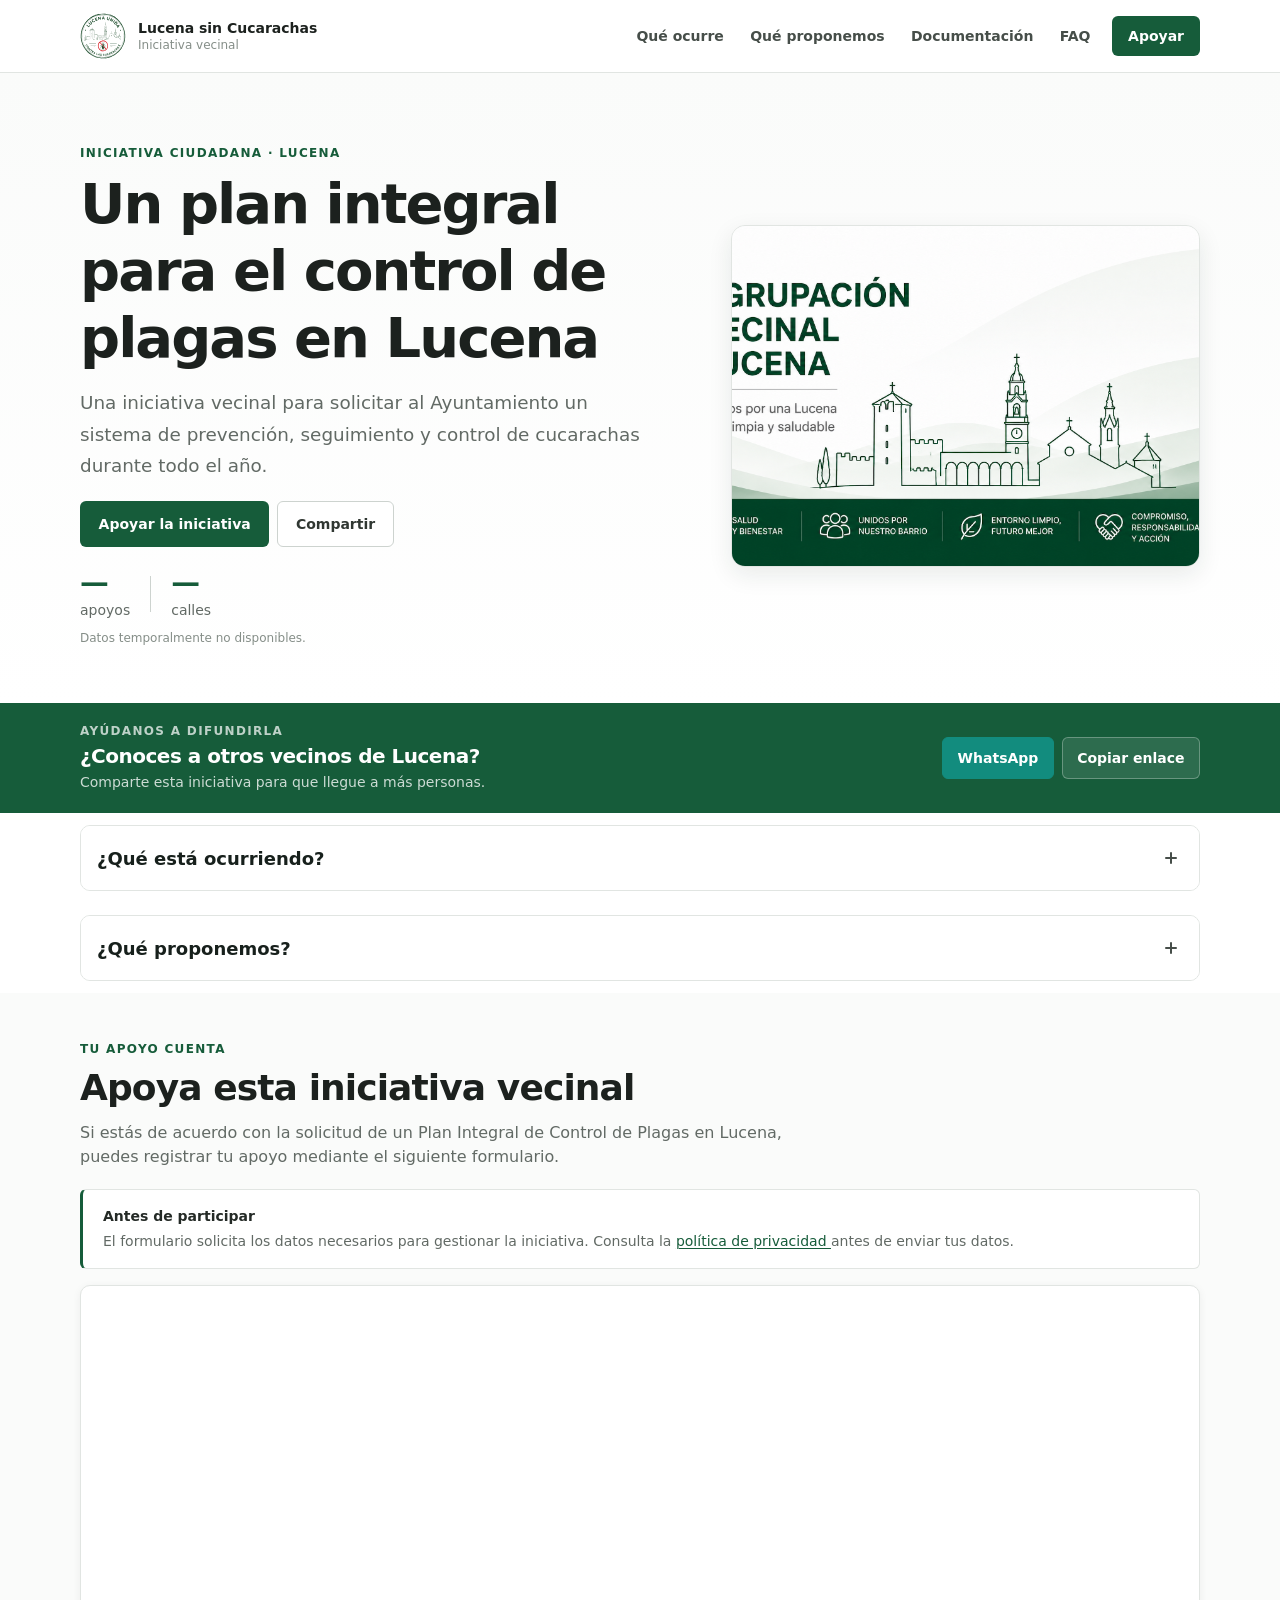
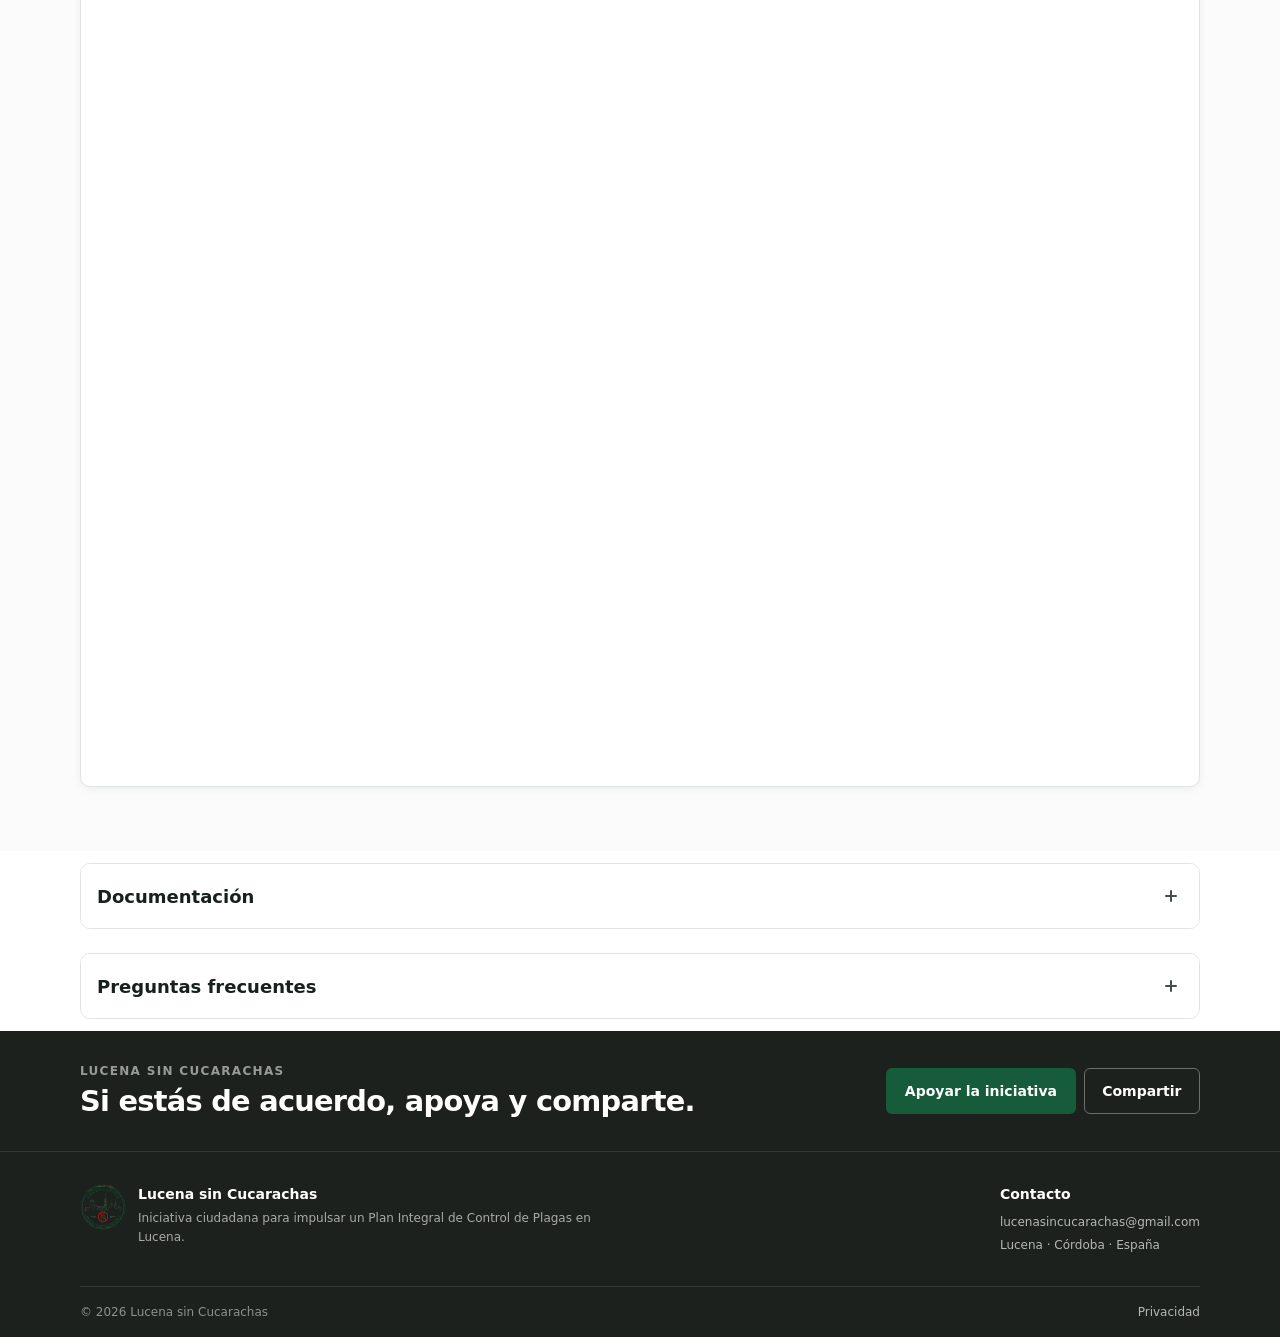
==== commit 5df6957a: "Add files via upload" ====
--- a/index.html
+++ b/index.html
@@ -654,7 +654,7 @@
 
         <div class="contenedor">
 
-            <details class="bloque-desplegable bloque-verde">
+            <details class="bloque-desplegable">
 
                 <summary>
 
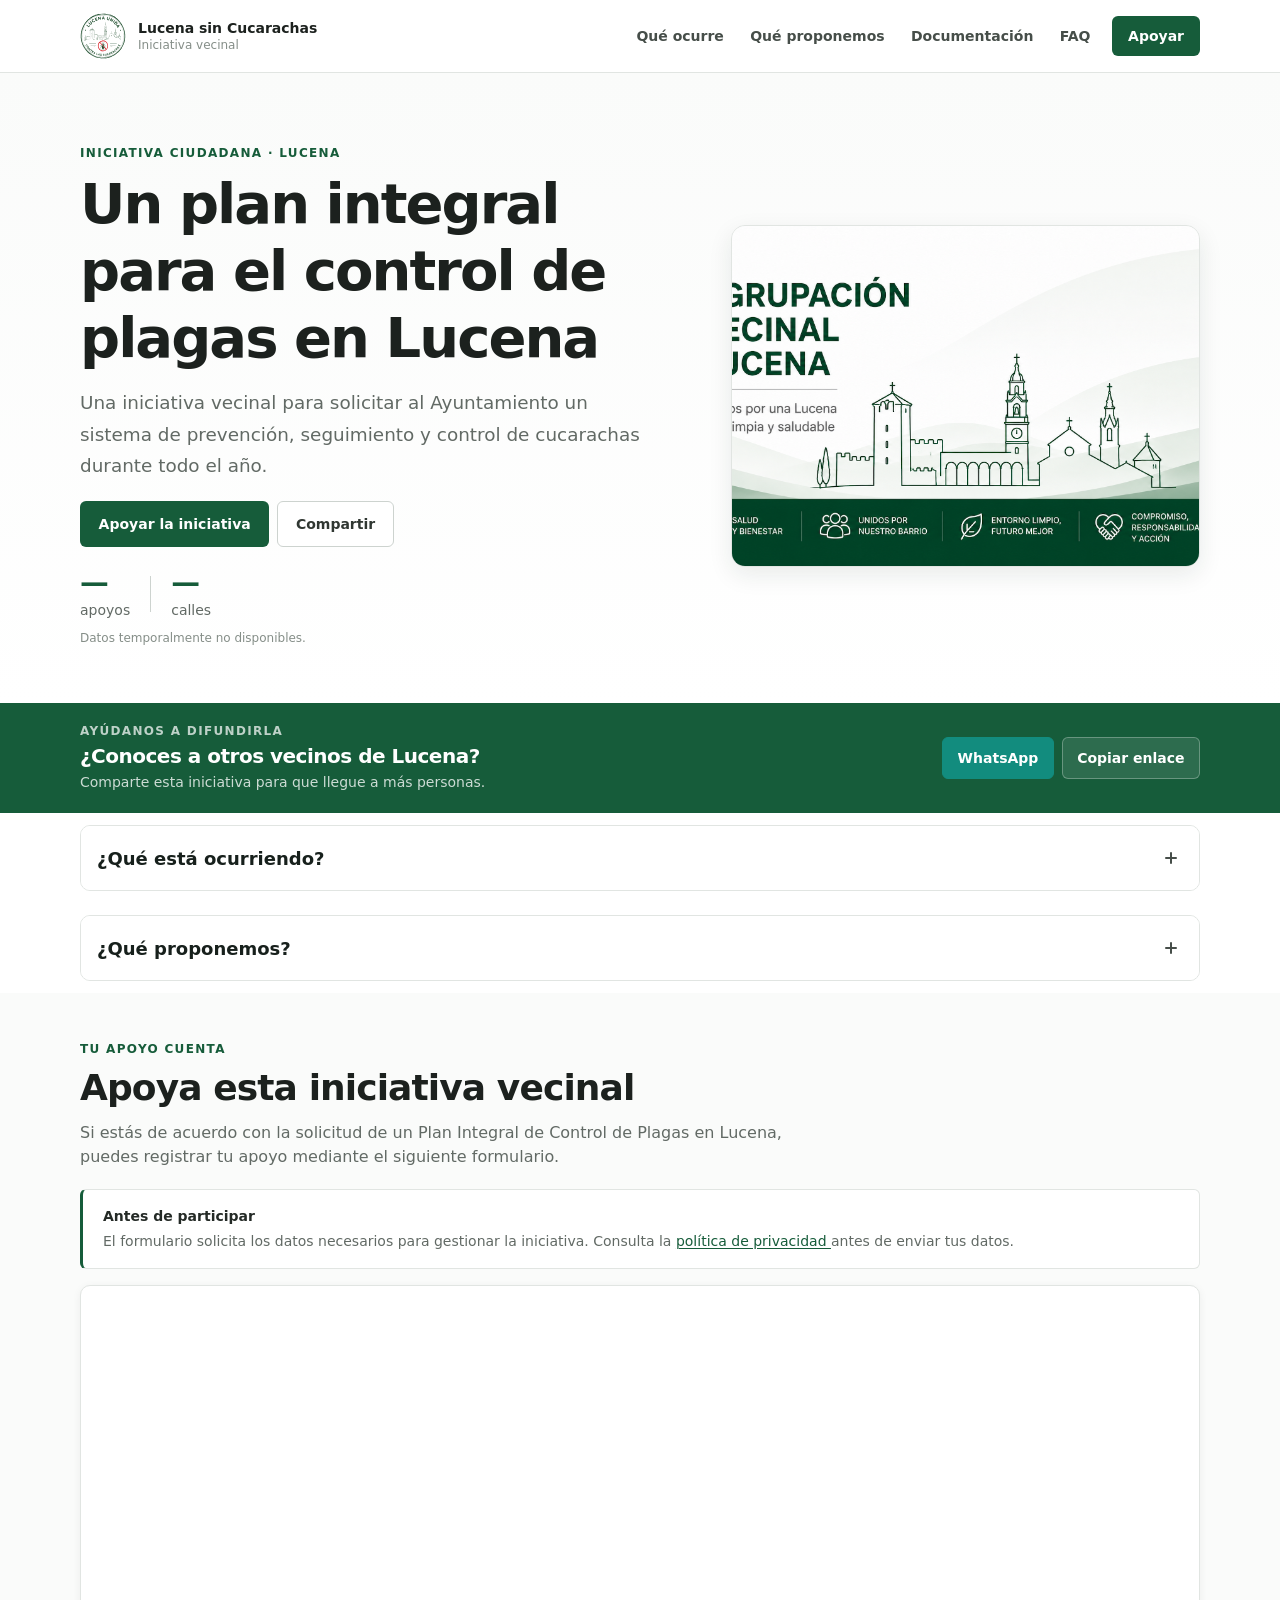
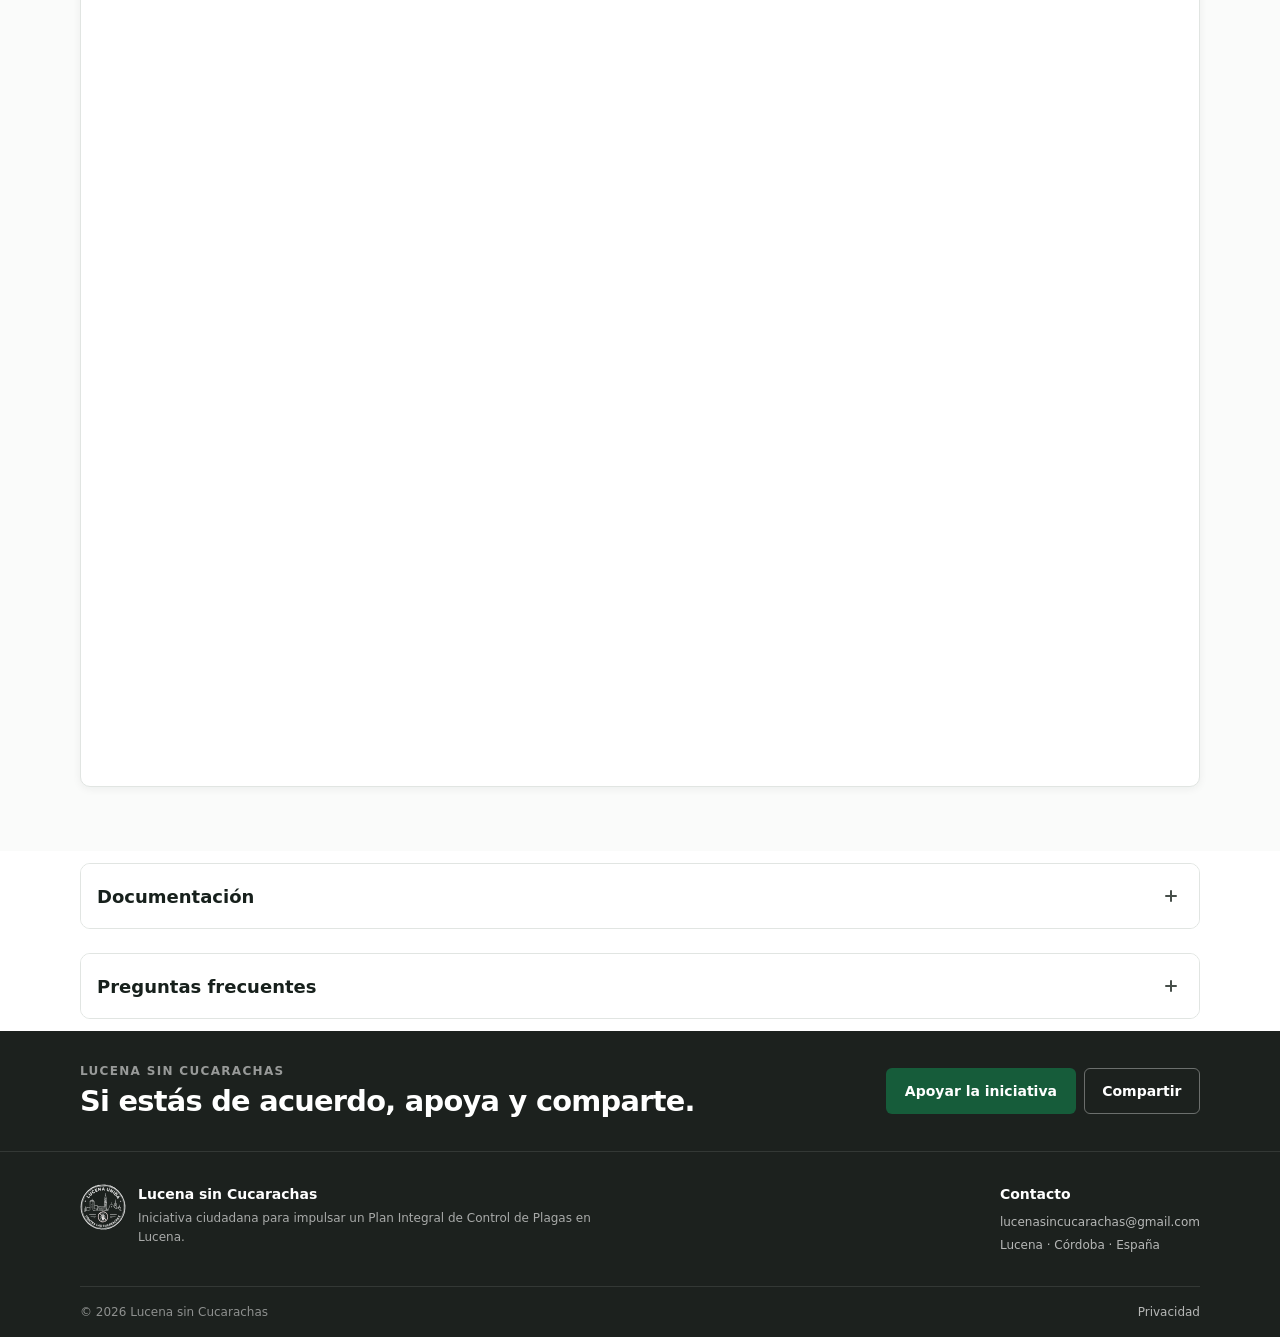
==== commit 368f2723: "Add files via upload" ====
--- a/index.html
+++ b/index.html
@@ -1184,7 +1184,7 @@
             <div class="footer-marca">
 
                 <img
-                    src="assets/logo/logo.svg"
+                    src="assets/logo/logo-blanco.svg"
                     alt=""
                     width="52"
                     height="52"
